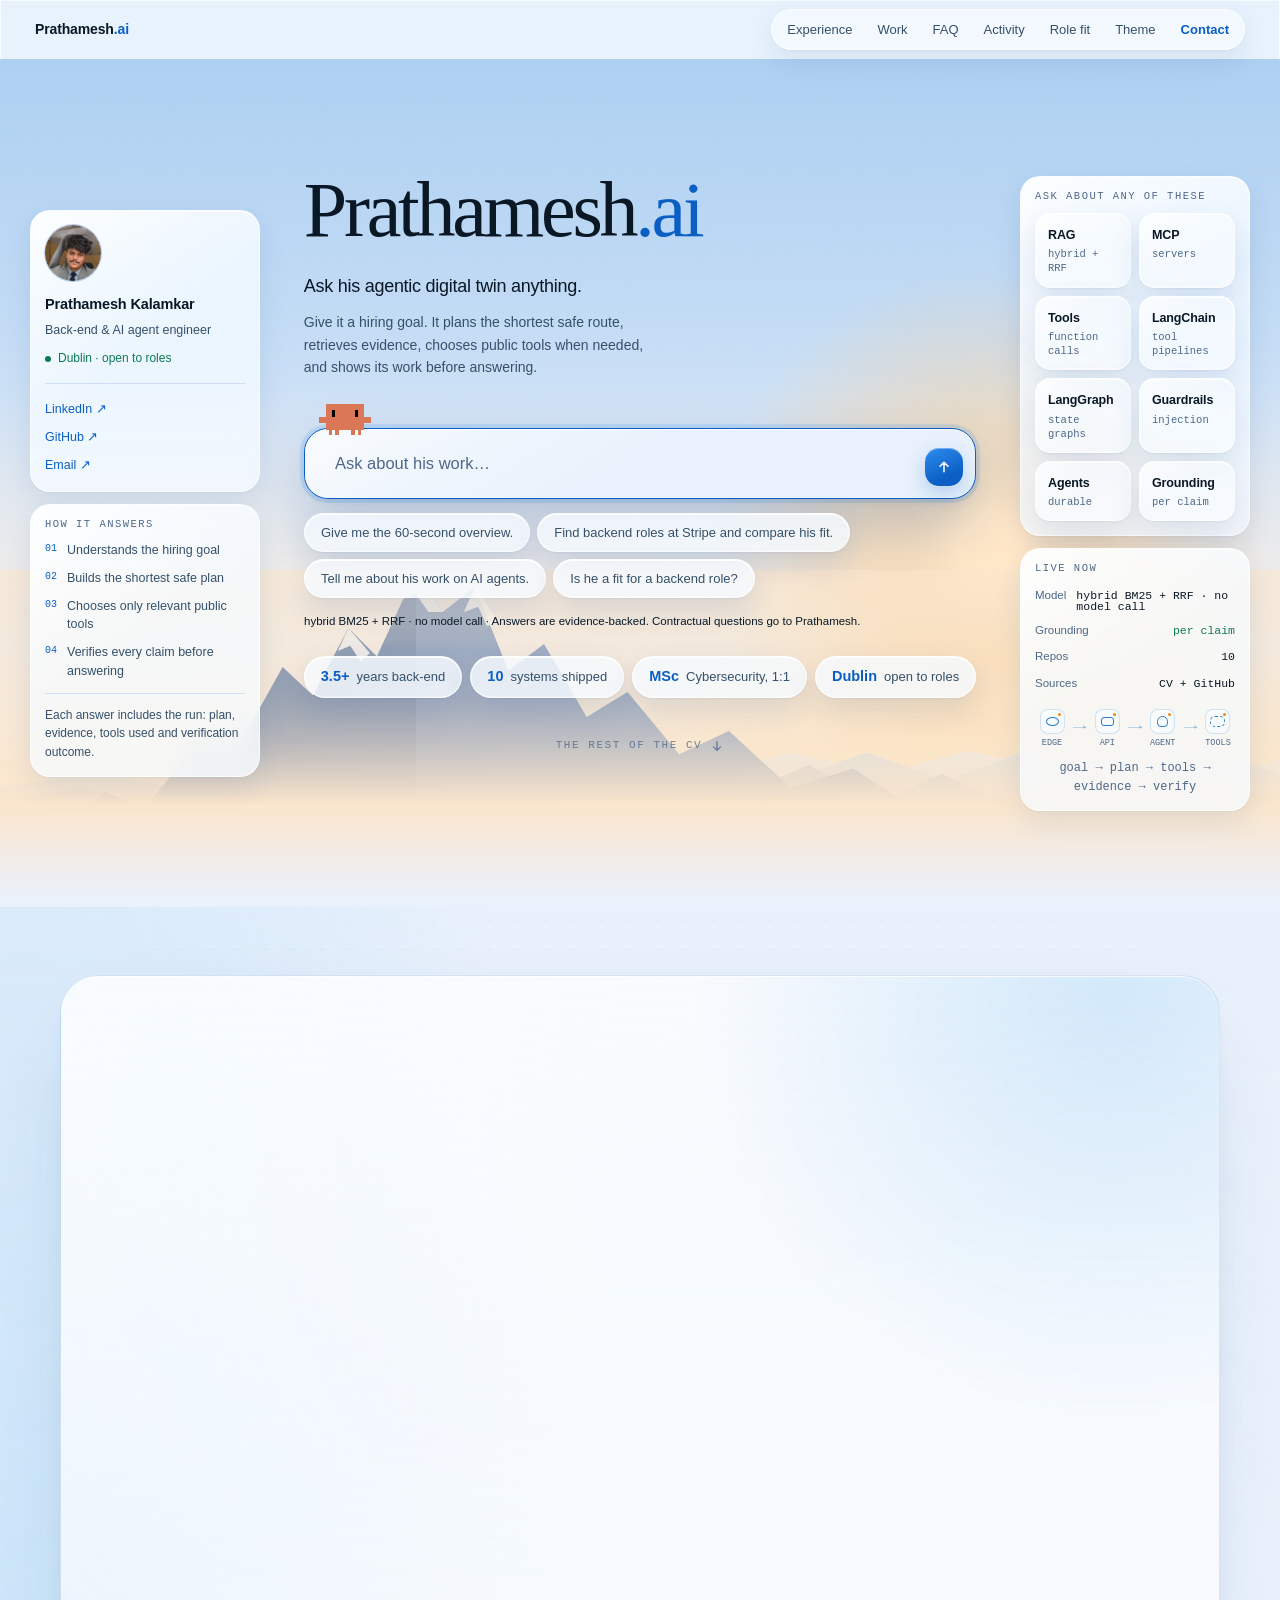
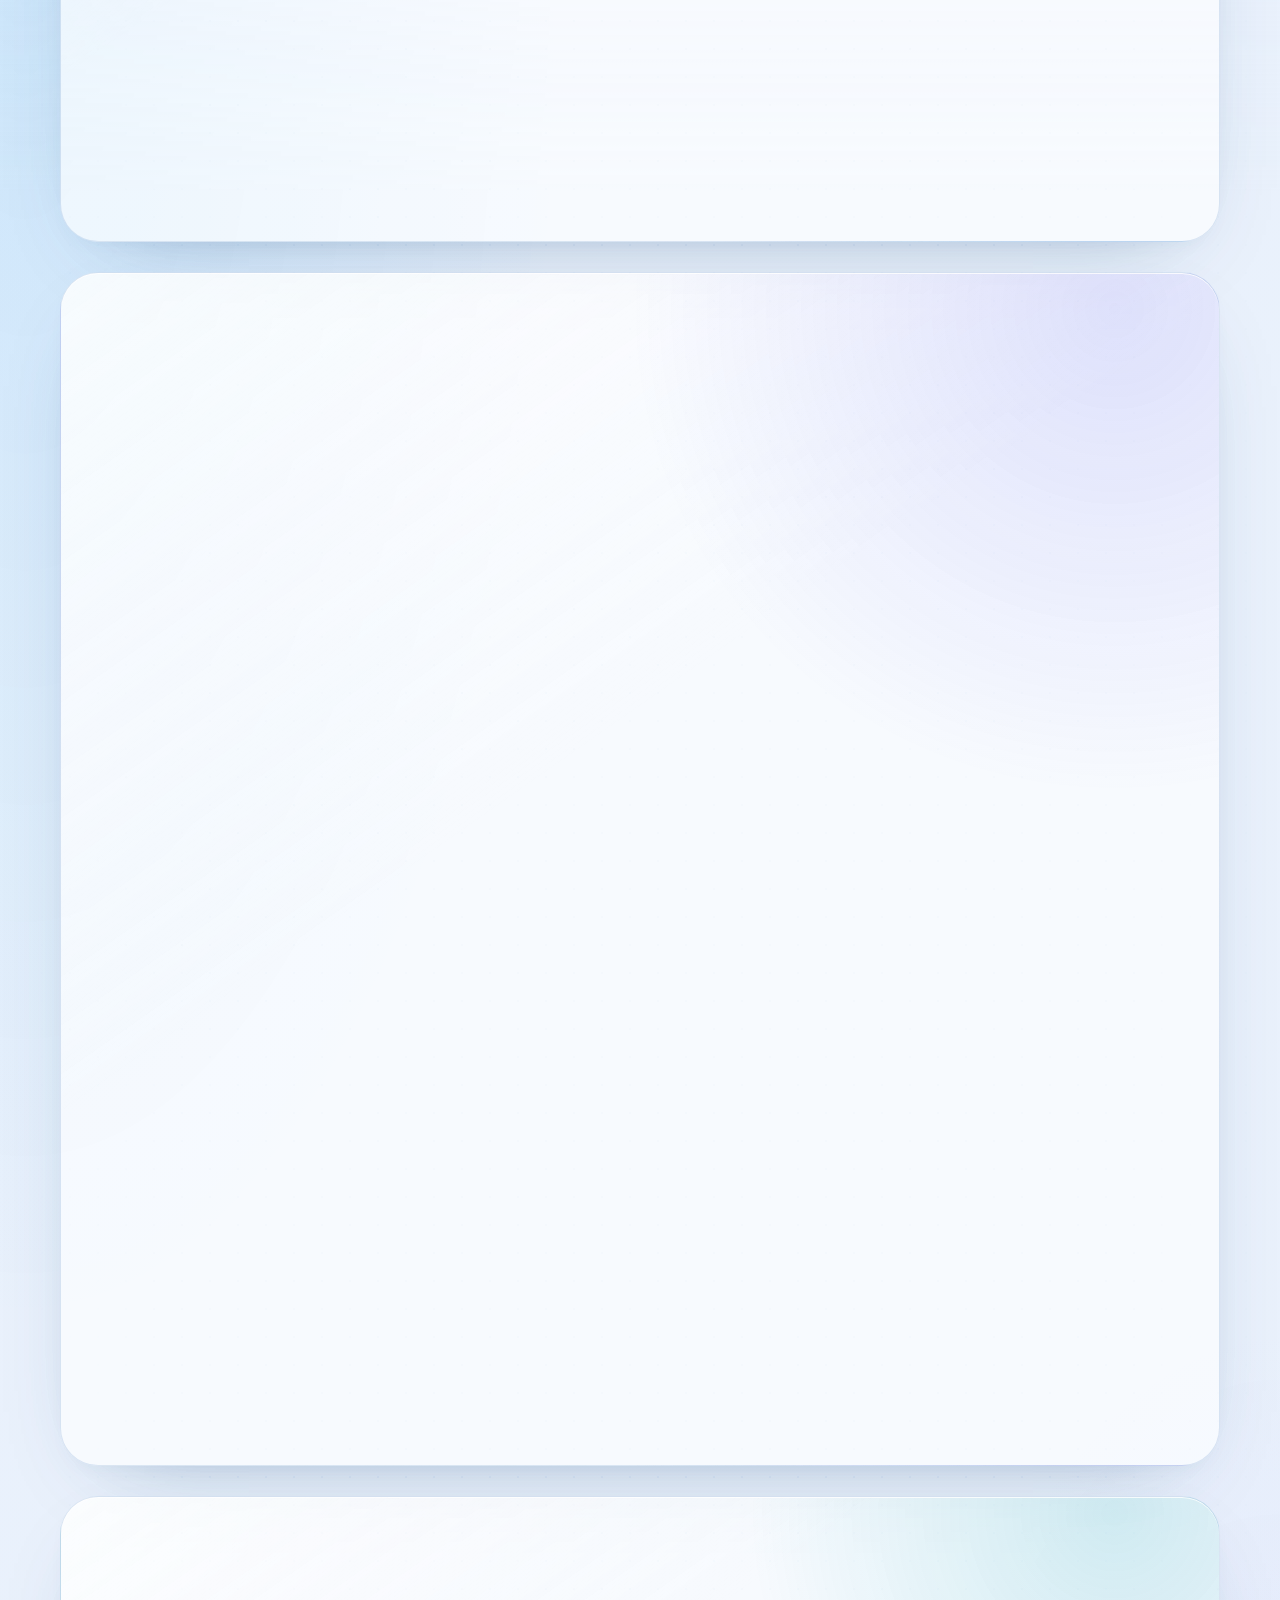
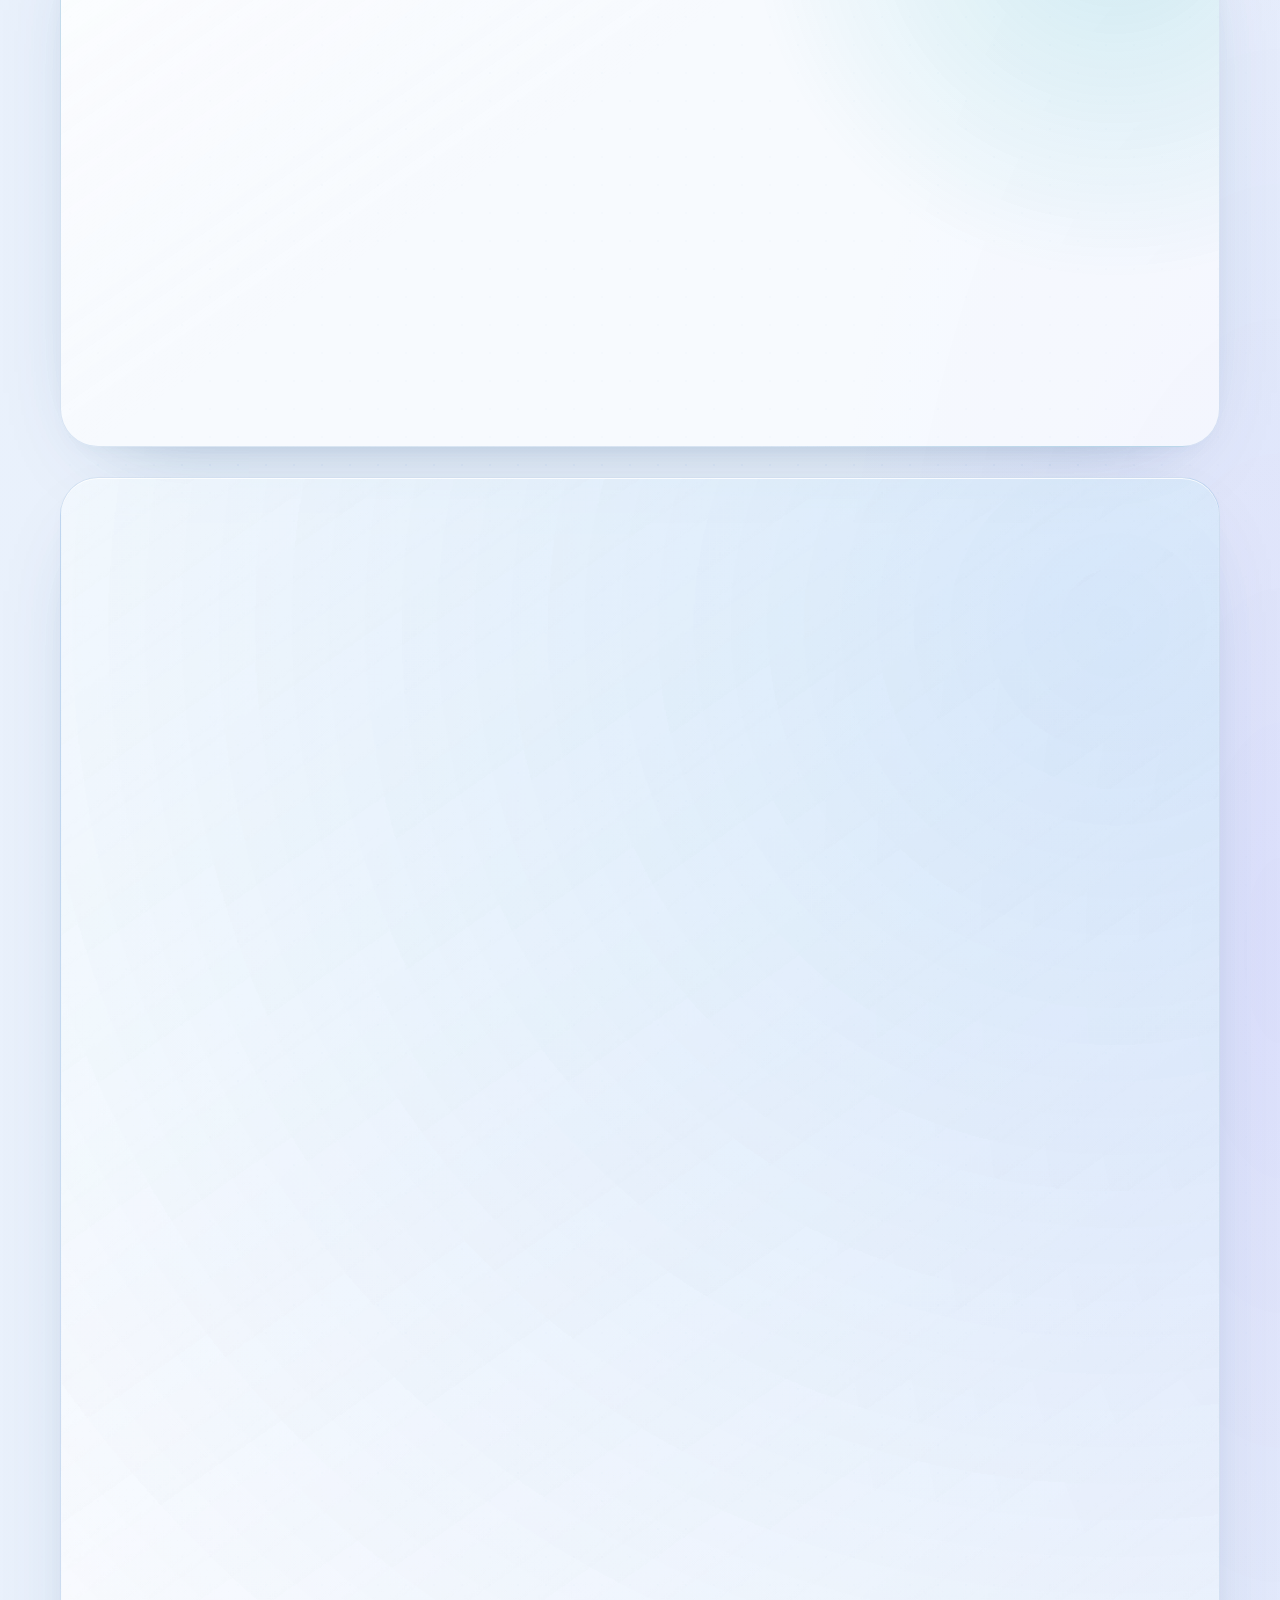
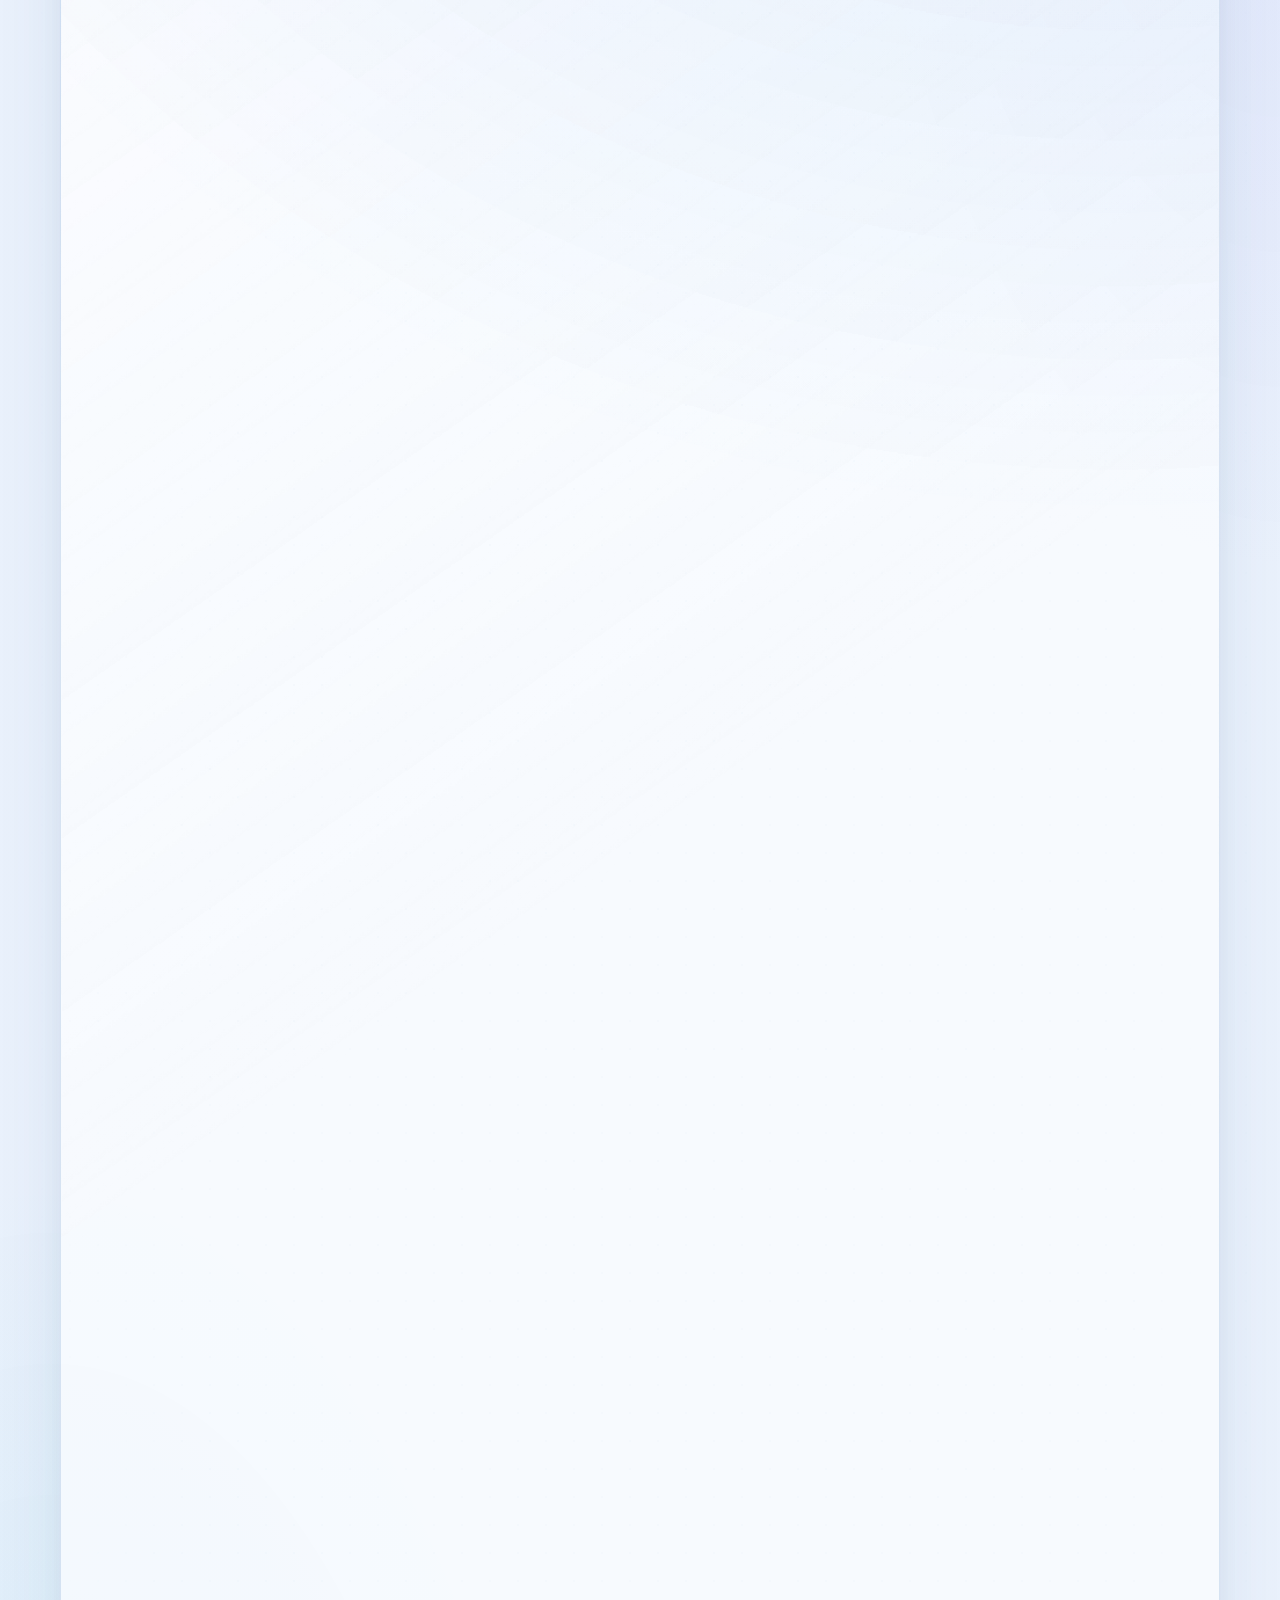
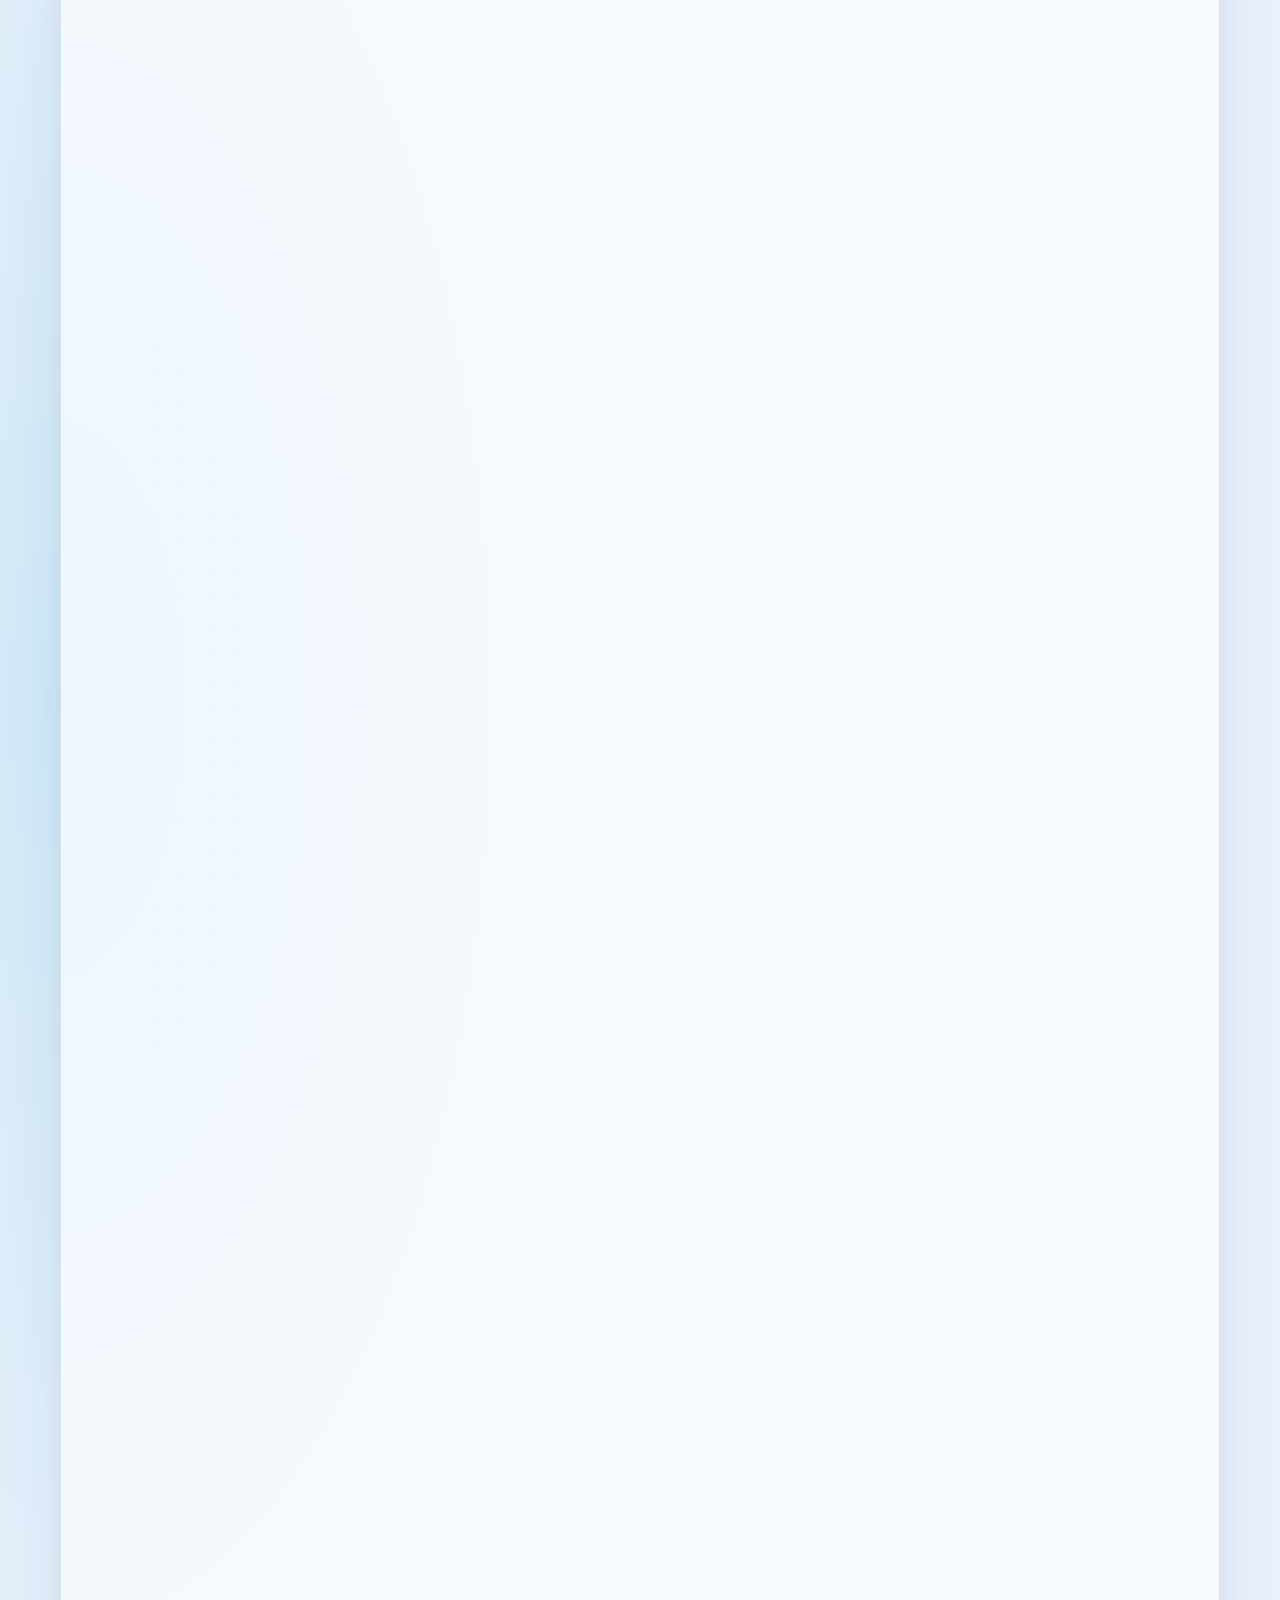
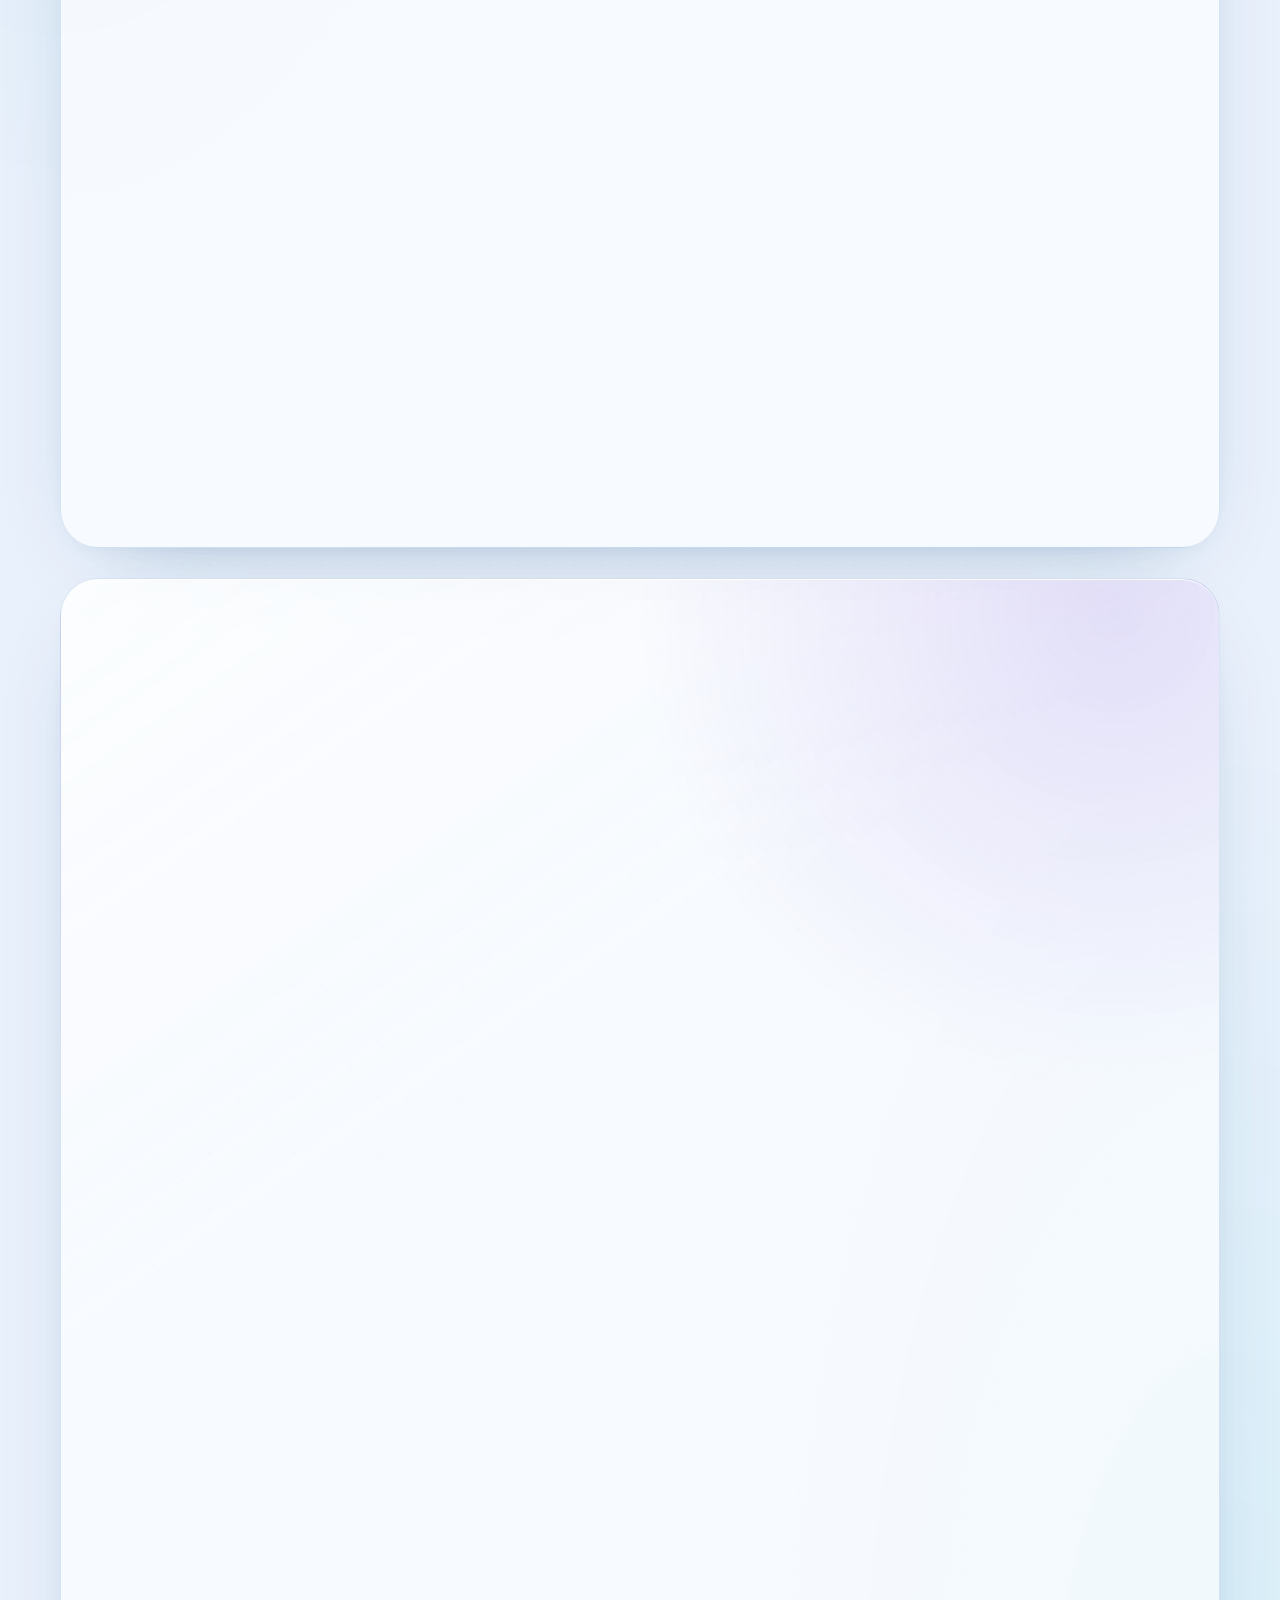
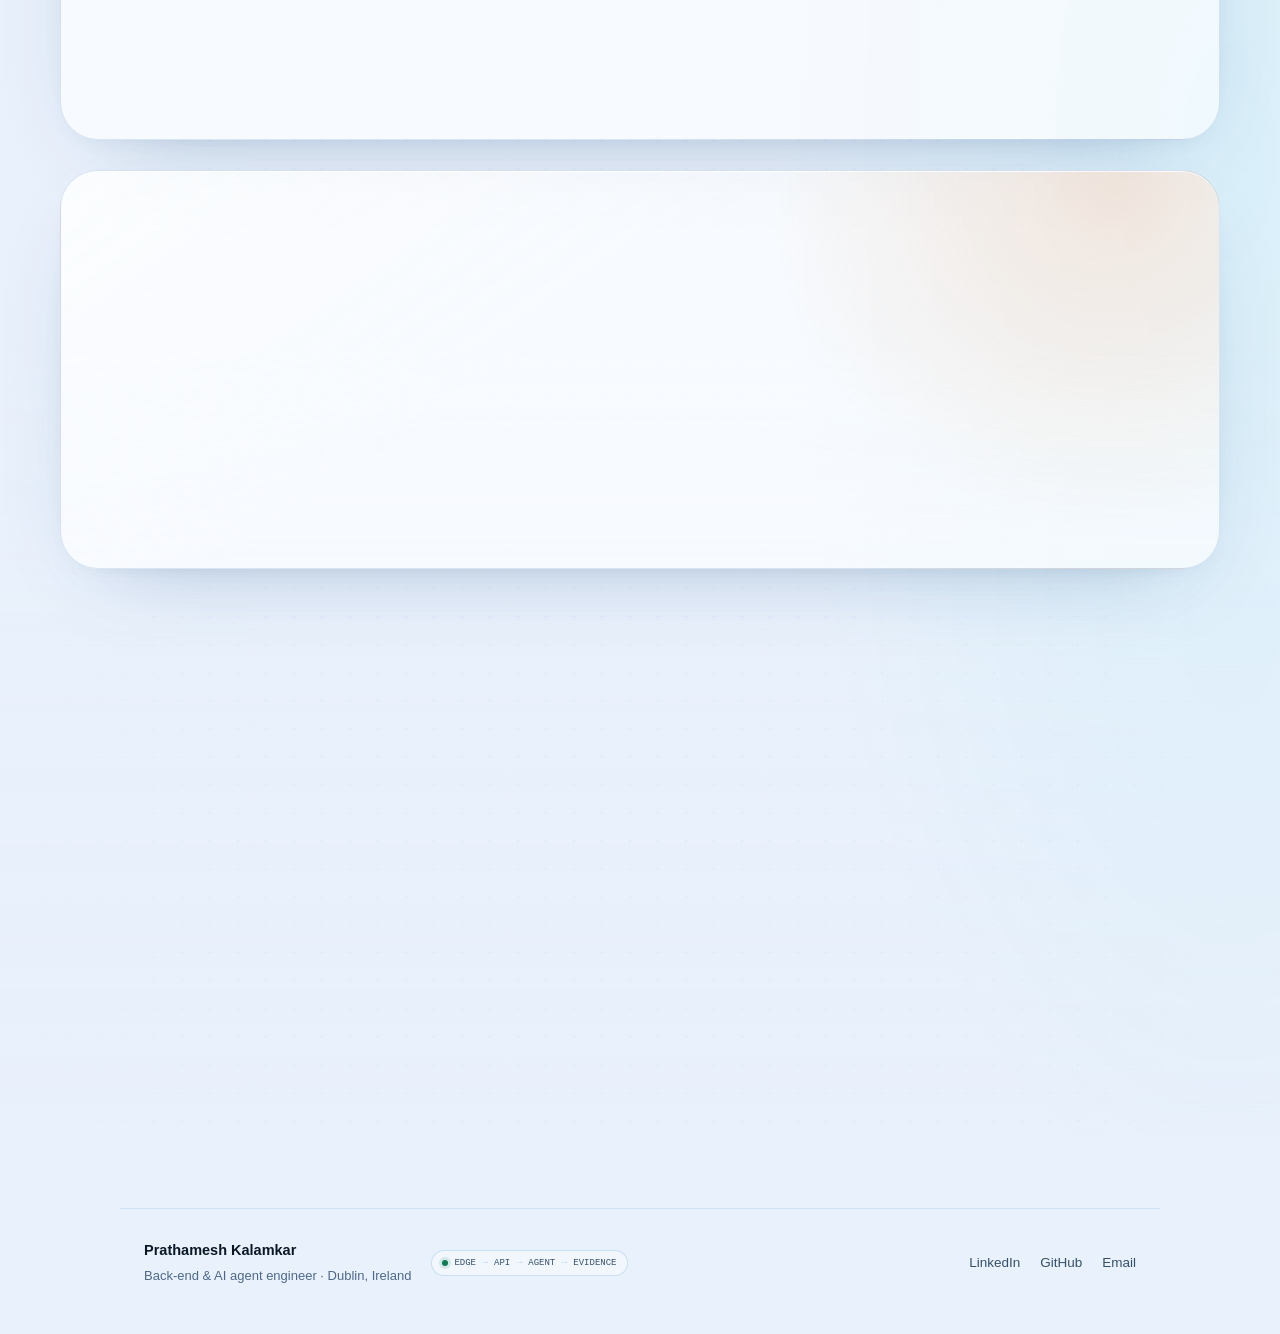
==== index.html @ b55ab238 "Publish 589a54236ee3b462eb02d827726b4ee9212dfe5e" ====
<!doctype html>
<html lang="en" data-theme="light">
  <head>
    <meta charset="utf-8">
    <meta name="viewport" content="width=device-width, initial-scale=1">
    <meta name="description" content="Ask Prathamesh Kalamkar's evidence-grounded agentic digital twin about his back-end and AI agent engineering work. Every answer cites his CV or public code.">
    <title>Prathamesh.ai · Agentic Digital Twin</title>
    <link rel="icon" href="./favicon.svg" type="image/svg+xml">

    <!-- Recruiters paste this link into Slack, LinkedIn and ATS notes. Without a
         card it arrives as a bare URL with no name, face or title. -->
    <link rel="canonical" href="https://prathamesh-git9.github.io/agentic-digital-twin/">
    <meta property="og:type" content="profile">
    <meta property="og:site_name" content="Prathamesh Kalamkar">
    <meta property="og:title" content="Prathamesh.ai · Agentic Digital Twin">
    <meta property="og:description" content="Back-end &amp; AI agent engineer in Dublin. Ask the agentic digital twin about his experience. Every answer cites the CV or the code.">
    <meta property="og:url" content="https://prathamesh-git9.github.io/agentic-digital-twin/">
    <meta property="og:image" content="https://prathamesh-git9.github.io/agentic-digital-twin/prathamesh.jpg">
    <meta name="twitter:card" content="summary">
    <meta name="twitter:title" content="Prathamesh.ai · Agentic Digital Twin">
    <meta name="twitter:description" content="Back-end &amp; AI agent engineer in Dublin. Ask the agentic digital twin. Every answer cites the CV or the code.">
    <meta name="twitter:image" content="https://prathamesh-git9.github.io/agentic-digital-twin/prathamesh.jpg">
    <script type="application/ld+json">
    {
      "@context": "https://schema.org",
      "@type": "Person",
      "name": "Prathamesh Kalamkar",
      "jobTitle": "Back-end & AI Agent Engineer",
      "email": "mailto:prathameh7744yt@gmail.com",
      "url": "https://prathamesh-git9.github.io/agentic-digital-twin/",
      "image": "https://prathamesh-git9.github.io/agentic-digital-twin/prathamesh.jpg",
      "address": { "@type": "PostalAddress", "addressLocality": "Dublin", "addressCountry": "IE" },
      "alumniOf": [
        { "@type": "CollegeOrUniversity", "name": "Dublin Business School" },
        { "@type": "CollegeOrUniversity", "name": "Savitribai Phule Pune University" }
      ],
      "knowsAbout": ["Java", "Spring Boot", "Python", "FastAPI", "LLM agent systems",
        "LangChain", "LangGraph", "Model Context Protocol", "Retrieval-augmented generation",
        "Prompt injection defence"],
      "sameAs": [
        "https://www.linkedin.com/in/prathamesh-kalamkar/",
        "https://github.com/prathamesh-git9"
      ]
    }
    </script>

    <!-- Version stamp: /static is cached immutably when the URL carries ?v=, so
         bumping the stamp is how a changed asset reaches a returning browser. -->
    <link rel="stylesheet" href="./styles.css?v=76">
  </head>
  <body>
    <a class="skip-link" href="#composer-input">Skip to chat</a>
    <div class="progress" id="progress" aria-hidden="true"></div>

    <!-- Two separate things. .scene is fixed and deliberately plain: it is only
         there so the glass panels further down the page have a tinted ground to
         refract. .range is the picture, and it is anchored to the first screen
         so the landscape scrolls away instead of sitting behind the CV. -->
    <div class="scene" aria-hidden="true">
      <div class="sky"></div>
      <div class="grain"></div>
    </div>

    <div class="range" aria-hidden="true">
      <div class="range-sky"></div>
      <div class="dawn"></div>
      <div class="sun"></div>
      <!-- slice, not none: stretching the drawing to the viewport skews every
           facet and the light stops agreeing with the sun. -->
      <svg class="ridges" viewBox="0 0 1440 520" preserveAspectRatio="xMidYMax slice">
        <defs>
          <!-- The sun sits low on the right, so every ridge is lit from the
               right and shadowed to the left. One gradient per range is what
               separates a mountain from a zigzag: a flat fill has no volume,
               and no amount of silhouette detail puts it back. -->
          <linearGradient id="lit1" x1="1" y1="0" x2="0.1" y2="0.75">
            <stop class="s1a" offset="0" /><stop class="s1b" offset="1" />
          </linearGradient>
          <linearGradient id="lit2" x1="1" y1="0" x2="0.15" y2="0.8">
            <stop class="s2a" offset="0" /><stop class="s2b" offset="1" />
          </linearGradient>
          <linearGradient id="lit3" x1="1" y1="0" x2="0.2" y2="0.85">
            <stop class="s3a" offset="0" /><stop class="s3b" offset="1" />
          </linearGradient>
          <linearGradient id="lit4" x1="1" y1="0" x2="0.25" y2="0.9">
            <stop class="s4a" offset="0" /><stop class="s4b" offset="1" />
          </linearGradient>
        </defs>

        <!-- Back to front. Distant ranges sit LOW and small near the horizon;
             the near massif is the tall one. One dominant summit with a twin
             and a shoulder, then an irregular descent -- evenly spaced peaks
             of equal height read as a chart axis, not a skyline. -->
        <g class="ridge r4">
          <path d="M0,392 L110,378 L200,394 L300,368 L395,388 L495,362 L590,384 L690,358 L790,380 L890,354 L990,378 L1090,352 L1195,376 L1300,350 L1400,374 L1440,362 L1440,520 L0,520 Z" />
        </g>
        <g class="ridge r3">
          <path d="M0,410 L90,392 L170,412 L260,380 L340,404 L430,372 L520,398 L615,366 L700,392 L790,358 L880,388 L975,354 L1065,386 L1160,350 L1255,384 L1350,348 L1440,378 L1440,520 L0,520 Z" />
        </g>
        <g class="ridge r2">
          <path d="M0,436 L70,420 L140,444 L220,410 L300,438 L380,398 L452,430 L530,392 L610,424 L700,352 L742,388 L790,346 L840,398 L910,368 L985,410 L1060,378 L1140,416 L1225,384 L1310,420 L1400,392 L1440,410 L1440,520 L0,520 Z" />
          <path class="facet" d="M700,352 L742,388 L718,520 L672,520 Z M790,346 L840,398 L812,520 L764,520 Z" />
        </g>
        <g class="ridge r1">
          <path d="M0,470 L60,452 L118,398 L162,418 L228,336 L262,358 L318,258 L352,290 L392,214 L424,246 L468,150 L498,196 L534,168 L572,262 L612,232 L660,314 L706,286 L764,356 L820,330 L890,394 L960,372 L1040,424 L1120,404 L1210,444 L1300,428 L1390,458 L1440,448 L1440,520 L0,520 Z" />
          <!-- Shadow faces: the left flank of each major peak, falling to the
               base. Drawn as one path so the whole massif shades together. -->
          <path class="facet" d="M468,150 L424,246 L392,214 L352,290 L318,258 L262,358 L228,336 L162,418 L118,398 L60,452 L0,470 L0,520 L468,520 Z" />
          <!-- Snow, only on what stands high enough to hold it. -->
          <path class="snow" d="M468,150 L452,182 L468,176 L482,196 L498,196 Z M534,168 L522,196 L538,190 L548,212 L560,206 Z M392,214 L380,240 L394,234 L406,252 L416,242 Z" />
        </g>
      </svg>
      <div class="haze"></div>
    </div>
    </div>

    <header class="bar">
      <a class="bar-left" href="./">
        <!-- 112px WebP: the page renders this at 26 and 56 CSS pixels, so the
             full-resolution JPEG (ten times the bytes) is kept only for the
             social card, where a 112px image would be too small. -->
        <img class="face" src="./avatar.webp?v=31" alt="" width="26" height="26">
        <span class="name">Prathamesh<em>.ai</em></span>
      </a>
      <nav class="bar-right">
        <a href="#experience">Experience</a>
        <a href="#work">Work</a>
        <a href="#faq">FAQ</a>
        <button class="q" id="bell" type="button">Activity<span class="dot" id="bell-dot" hidden></span></button>
        <button class="q" id="jd-button" type="button">Role fit</button>
        <button class="q" id="theme-button" type="button" aria-label="Theme">Theme</button>
        <button class="q strong" id="contact-button" type="button">Contact</button>
      </nav>
    </header>

    <div class="feed-wrap"><div class="feed" id="feed" hidden>
      <div class="feed-head"><span>Activity</span><button class="linkish" id="feed-close" type="button">Close</button></div>
      <ul id="feed-list"></ul>
    </div></div>

    <main>
      <!--
        Three columns above the fold. The conversation stays the centre of
        attention; the rails carry the context a recruiter would otherwise have
        to scroll for, and give the wide viewport something to hold.
      -->
      <div class="deck">

      <aside class="rail rail-left">
        <section class="panel identity reveal">
          <img class="rail-face" src="./avatar.webp?v=31" alt="Prathamesh Kalamkar" width="56" height="56" fetchpriority="high">
          <strong>Prathamesh Kalamkar</strong>
          <span>Back-end &amp; AI agent engineer</span>
          <span class="avail"><i></i>Dublin · open to roles</span>
          <div class="rail-links">
            <a href="https://www.linkedin.com/in/prathamesh-kalamkar/" target="_blank" rel="noopener noreferrer">LinkedIn ↗</a>
            <a href="https://github.com/prathamesh-git9" target="_blank" rel="noopener noreferrer">GitHub ↗</a>
            <button class="linkish" id="rail-contact" type="button">Email ↗</button>
          </div>
        </section>

        <!-- Balances the rail against the two panels opposite, and says what the
             twin actually does rather than repeating facts shown elsewhere. -->
        <section class="panel note reveal d1">
          <span class="panel-label">How it answers</span>
          <ol class="pipeline">
            <li>Understands the hiring goal</li>
            <li>Builds the shortest safe plan</li>
            <li>Chooses only relevant public tools</li>
            <li>Verifies every claim before answering</li>
          </ol>
          <p>Each answer includes the run: plan, evidence, tools used and verification outcome.</p>
        </section>

      </aside>

      <!-- The input is the focal artefact; everything above it is one line. -->
      <section class="ask-hero">
        <!-- Only the opening copy retires once the conversation starts. It must
             not wrap the thread or the composer, or asking a question removes
             the chat from the page. -->
        <div id="intro">
          <h1 class="reveal">Prathamesh<em>.ai</em></h1>
          <p class="hero-lead reveal d1">Ask his agentic digital twin anything.</p>
          <p class="hero-sub reveal d1">Give it a hiring goal. It plans the shortest safe route, retrieves evidence, chooses public tools when needed, and shows its work before answering.</p>
        </div>

        <div class="thread" id="messages" role="log" aria-live="polite"></div>

        <section class="visitor" id="visitor-card" hidden>
          <img class="visitor-photo" id="visitor-photo" alt="" hidden>
          <span class="visitor-photo initials" id="visitor-initials" aria-hidden="true"></span>
          <div class="visitor-body">
            <strong id="visitor-name-out"></strong>
            <span id="visitor-role"></span>
            <div class="chips" id="visitor-links"></div>
          </div>
          <div class="visitor-actions">
            <button class="btn sm" id="send-email" type="button" hidden>Email</button>
            <button class="btn sm ghost" id="open-linkedin" type="button" hidden>LinkedIn</button>
          </div>
        </section>

        <section class="people" id="people" hidden>
          <h2 id="people-title">Which one is you?</h2>
          <p class="people-sub" id="people-sub"></p>
          <div class="people-grid" id="people-grid"></div>
        </section>

        <div class="dock reveal d2">
          <span class="clawd-float" role="img" aria-label="Clawd, the animated Claude Code mascot">
            <!-- Exact block geometry and four poses from the installed Claude Code
                 mascot, expanded into crisp vector pixels instead of redrawn. -->
            <svg viewBox="0 0 18 5" preserveAspectRatio="none" shape-rendering="crispEdges" aria-hidden="true">
              <g class="clawd-pose clawd-default"><path class="clawd-eye-pixels" d="M5 1h1v1H5zM12 1h1v1h-1z"/><path class="clawd-pixels" d="M3 0h12v1H3zM3 1h2v1H3zM6 1h6v1H6zM13 1h2v1h-2zM1 2h16v1H1zM3 3h12v1H3zM4 4h1v1H4zM6 4h1v1H6zM11 4h1v1h-1zM13 4h1v1h-1z"/></g>
              <g class="clawd-pose clawd-look-right"><path class="clawd-eye-pixels" d="M5 0h1v1H5zM13 0h1v1h-1z"/><path class="clawd-pixels" d="M3 0h2v1H3zM6 0h7v1H6zM14 0h1v1h-1zM3 1h12v1H3zM1 2h16v1H1zM3 3h12v1H3zM4 4h1v1H4zM6 4h1v1H6zM11 4h1v1h-1zM13 4h1v1h-1z"/></g>
              <g class="clawd-pose clawd-look-left"><path class="clawd-eye-pixels" d="M4 0h1v1H4zM12 0h1v1h-1z"/><path class="clawd-pixels" d="M3 0h1v1H3zM5 0h7v1H5zM13 0h2v1h-2zM3 1h12v1H3zM1 2h16v1H1zM3 3h12v1H3zM4 4h1v1H4zM6 4h1v1H6zM11 4h1v1h-1zM13 4h1v1h-1z"/></g>
              <g class="clawd-pose clawd-arms-up"><path class="clawd-eye-pixels" d="M5 1h1v1H5zM12 1h1v1h-1z"/><path class="clawd-pixels" d="M3 0h12v1H3zM1 1h4v1H1zM6 1h6v1H6zM13 1h4v1h-4zM2 2h14v1H2zM3 3h12v1H3zM4 4h1v1H4zM6 4h1v1H6zM11 4h1v1h-1zM13 4h1v1h-1z"/></g>
            </svg>
          </span>
          <form id="composer">
            <label class="sr-only" for="composer-input">Message</label>
            <!-- Short on purpose: the long form wrapped to a second line inside a
                 one-row textarea on a narrow screen and was clipped. The starter
                 chips below already say what can be asked. -->
            <textarea id="composer-input" rows="1" placeholder="Ask about his work…"></textarea>
            <button type="submit" class="send" id="send-button" aria-label="Send">
              <svg viewBox="0 0 20 20" width="16" height="16" aria-hidden="true"><path d="M10 16V4M5 9l5-5 5 5" stroke="currentColor" stroke-width="1.9" fill="none" stroke-linecap="round" stroke-linejoin="round"/></svg>
            </button>
          </form>
          <div class="suggestions" id="starters"></div>
          <p class="dock-note"><span id="model-note"></span> · Answers are evidence-backed. Contractual questions go to Prathamesh.</p>
        </div>

        <!-- Below the composer, not above it: the chat is what the visitor is
             meant to reach first, and these are the numbers that back it up. -->
        <div class="quickfacts reveal d2">
          <span><b>3.5+</b> years back-end</span>
          <span><b>10</b> systems shipped</span>
          <span><b>MSc</b> Cybersecurity, 1:1</span>
          <span><b>Dublin</b> open to roles</span>
        </div>
        <!-- The first screen is the twin and nothing else, so it has to say that
             there is more below it rather than leaving the visitor to guess. -->
        <a class="scroll-cue" href="#experience" aria-label="Skip to experience">
          <span>The rest of the CV</span>
          <svg viewBox="0 0 16 16" width="14" height="14" aria-hidden="true"><path d="M8 3v10M4 9l4 4 4-4" stroke="currentColor" stroke-width="1.6" fill="none" stroke-linecap="round" stroke-linejoin="round"/></svg>
        </a>
      </section>



      <aside class="rail rail-right">
        <section class="panel reveal">
          <span class="panel-label">Ask about any of these</span>
          <!-- Buttons, not decoration. Each one looked clickable and did
               nothing; each now puts its own question to the twin, which is
               eight more ways into the conversation than the page had. -->
          <div class="tiles">
            <button type="button" class="tile" data-ask="How does his retrieval actually work?"><b>RAG</b><i>hybrid + RRF</i></button>
            <button type="button" class="tile" data-ask="What is his experience with MCP?"><b>MCP</b><i>servers</i></button>
            <button type="button" class="tile" data-ask="How does he handle tool orchestration and failures?"><b>Tools</b><i>function calls</i></button>
            <button type="button" class="tile" data-ask="What has he built with LangChain?"><b>LangChain</b><i>tool pipelines</i></button>
            <button type="button" class="tile" data-ask="How does he use LangGraph for durable agent workflows?"><b>LangGraph</b><i>state graphs</i></button>
            <button type="button" class="tile" data-ask="How does he defend against prompt injection?"><b>Guardrails</b><i>injection</i></button>
            <button type="button" class="tile" data-ask="What agent systems has he built, and how do they recover?"><b>Agents</b><i>durable</i></button>
            <button type="button" class="tile" data-ask="How does he keep every claim grounded in a source?"><b>Grounding</b><i>per claim</i></button>
          </div>
        </section>

        <section class="panel reveal d1">
          <span class="panel-label">Live now</span>
          <div class="live-rows">
            <div><span class="k">Model</span><span class="v" id="rail-model">…</span></div>
            <div><span class="k">Grounding</span><span class="v ok">per claim</span></div>
            <div><span class="k">Repos</span><span class="v" id="rail-repos">10</span></div>
            <div><span class="k">Sources</span><span class="v">CV + GitHub</span></div>
          </div>
          <div class="runtime-map" aria-hidden="true">
            <span><i class="runtime-edge"></i><b>Edge</b></span><em></em>
            <span><i class="runtime-api"></i><b>API</b></span><em></em>
            <span><i class="runtime-agent"></i><b>Agent</b></span><em></em>
            <span><i class="runtime-tools"></i><b>Tools</b></span>
          </div>
          <p class="runtime-caption">goal → plan → tools → evidence → verify</p>
        </section>
      </aside>

      </div>

      <div class="bands">
      <section class="band" id="experience" data-system="service history">
        <div class="band-head reveal"><span class="kicker"><i>01</i>Experience</span><span class="system-chip">Service history</span><h2>Three and a half years of shipping back-end systems.</h2><p class="chapter-meta"><span>4 roles</span><span>Production systems</span><span>Dublin</span></p></div>
        <ol class="timeline">
          <li class="reveal">
            <span class="when">Jan 2025 → Present</span>
            <div><h3>Software Engineer, AI &amp; Automation Systems</h3><span class="where">Freelance</span>
            <p>LLM-powered back-end services for agentic workflows: tool orchestration, structured outputs, retries, validation and safety checks. Event-driven workflow engines that assemble context, invoke external tools and return reviewable output.</p></div>
          </li>
          <li class="reveal">
            <span class="when">Oct → Dec 2024</span>
            <div><h3>Software Engineer Intern</h3><span class="where">Physics Wallah</span>
            <p>Backend features in Java and Spring Boot across high-usage product workflows, plus debugging and release readiness.</p></div>
          </li>
          <li class="reveal">
            <span class="when">Jun 2022 → Jul 2024</span>
            <div><h3>Software Engineer</h3><span class="where">matriXploit</span>
            <p>Java, Spring Boot, Python, SQL and REST APIs across shared production systems. Refactored roughly half of a legacy authentication module, and added diagnostics and health checks that cut regressions by about 35%.</p></div>
          </li>
          <li class="reveal">
            <span class="when">Jan → Jun 2022</span>
            <div><h3>Technical Support Engineer</h3><span class="where">matriXploit</span>
            <p>Root-cause analysis through SQL and logs, narrowing production issues to specific flows and escalating with clear findings.</p></div>
          </li>
        </ol>

        <div class="edu reveal">
          <div><span class="kicker">Education</span>
            <p><b>MSc Cybersecurity</b><br>Dublin Business School · first-class honours · 2024 to 2025</p>
            <p><b>BSc Computer Science</b><br>Savitribai Phule Pune University · first class · 2021 to 2024</p>
          </div>
        </div>
      </section>

      <section class="band" id="skills" data-system="capability registry">
        <div class="band-head reveal"><span class="kicker"><i>02</i>Capabilities</span><span class="system-chip">Capability registry</span><h2>What he reaches for, and how deep it goes.</h2><p class="chapter-meta"><span>6 domains</span><span>Production first</span><span>No overclaiming</span></p></div>
        <div class="skillgrid">
          <article class="skillcard reveal">
            <h3>Languages</h3>
            <ul><li>Java</li><li>Python</li><li>SQL</li><li>Bash</li><li>JavaScript</li><li class="soft">Node.js</li><li class="soft">GraphQL</li><li class="soft">Ruby</li><li class="soft">C++</li></ul>
          </article>
          <article class="skillcard reveal">
            <h3>Back-end</h3>
            <ul><li>Spring Boot</li><li>REST APIs</li><li>Microservices</li><li>Data modelling</li><li>Auth flows</li><li>Service contracts</li><li>Structured logging</li><li class="soft">JVM internals</li></ul>
          </article>
          <article class="skillcard reveal">
            <h3>AI &amp; agents</h3>
            <ul><li>LLM integrations</li><li>OpenAI APIs</li><li>Claude</li><li>LangChain</li><li>LangGraph</li><li>Agentic workflows</li><li>Function calling</li><li>Tool orchestration</li><li>Retries &amp; guardrails</li><li>Prompt contracts</li><li class="soft">MCP</li></ul>
          </article>
          <article class="skillcard reveal">
            <h3>Events &amp; data</h3>
            <ul><li>Event-driven pipelines</li><li>Context assembly</li><li class="soft">Kafka</li><li class="soft">SQS</li><li class="soft">RAG</li><li class="soft">Embeddings</li><li class="soft">Vector stores</li><li class="soft">Caching &amp; rate limiting</li></ul>
          </article>
          <article class="skillcard reveal">
            <h3>Observability</h3>
            <ul><li>Logs, metrics, traces</li><li>Run metadata</li><li>Dashboards</li><li>Debugging</li><li class="soft">OpenTelemetry</li><li class="soft">Datadog</li></ul>
          </article>
          <article class="skillcard reveal">
            <h3>Security &amp; ops</h3>
            <ul><li>Input validation</li><li>Prompt-injection defence</li><li>Secret management</li><li>Least-privilege design</li><li>Integration testing</li><li>CI/CD</li><li>Docker</li></ul>
          </article>
        </div>
        <div class="stack-strip reveal">
          <div class="stack-group">
            <span class="stack-label">Production experience</span>
            <div class="stack-row">
    <span class="stack-chip"><svg viewBox="0 0 24 24" width="17" height="17" aria-hidden="true"><path d="M11.915 0 11.7.215C9.515 2.4 7.47 6.39 6.046 10.483c-1.064 1.024-3.633 2.81-3.711 3.551-.093.87 1.746 2.611 1.55 3.235-.198.625-1.304 1.408-1.014 1.939.1.188.823.011 1.277-.491a13.389 13.389 0 0 0-.017 2.14c.076.906.27 1.668.643 2.232.372.563.956.911 1.667.911.397 0 .727-.114 1.024-.264.298-.149.571-.33.91-.5.68-.34 1.634-.666 3.53-.604 1.903.062 2.872.39 3.559.704.687.314 1.15.664 1.925.664.767 0 1.395-.336 1.807-.9.412-.563.631-1.33.72-2.24.06-.623.055-1.32 0-2.066.454.45 1.117.604 1.213.424.29-.53-.816-1.314-1.013-1.937-.198-.624 1.642-2.366 1.549-3.236-.08-.748-2.707-2.568-3.748-3.586C16.428 6.374 14.308 2.394 12.13.215zm.175 6.038a2.95 2.95 0 0 1 2.943 2.942 2.95 2.95 0 0 1-2.943 2.943A2.95 2.95 0 0 1 9.148 8.98a2.95 2.95 0 0 1 2.942-2.942zM8.685 7.983a3.515 3.515 0 0 0-.145.997c0 1.951 1.6 3.55 3.55 3.55 1.95 0 3.55-1.598 3.55-3.55 0-.329-.046-.648-.132-.951.334.095.64.208.915.336a42.699 42.699 0 0 1 2.042 5.829c.678 2.545 1.01 4.92.846 6.607-.082.844-.29 1.51-.606 1.94-.315.431-.713.651-1.315.651-.593 0-.932-.27-1.673-.61-.741-.338-1.825-.694-3.792-.758-1.974-.064-3.073.293-3.821.669-.375.188-.659.373-.911.5s-.466.2-.752.2c-.53 0-.876-.209-1.16-.64-.285-.43-.474-1.101-.545-1.948-.141-1.693.176-4.069.823-6.614a43.155 43.155 0 0 1 1.934-5.783c.348-.167.749-.31 1.192-.425zm-3.382 4.362a.216.216 0 0 1 .13.031c-.166.56-.323 1.116-.463 1.665a33.849 33.849 0 0 0-.547 2.555 3.9 3.9 0 0 0-.2-.39c-.58-1.012-.914-1.642-1.16-2.08.315-.24 1.679-1.755 2.24-1.781zm13.394.01c.562.027 1.926 1.543 2.24 1.783-.246.438-.58 1.068-1.16 2.08a4.428 4.428 0 0 0-.163.309 32.354 32.354 0 0 0-.562-2.49 40.579 40.579 0 0 0-.482-1.652.216.216 0 0 1 .127-.03z"/></svg>Java</span>
    <span class="stack-chip"><svg viewBox="0 0 24 24" width="17" height="17" aria-hidden="true"><path d="m23.693 10.7058-4.73-8.1844c-.4094-.7106-1.4166-1.2942-2.2402-1.2942H7.2725c-.819 0-1.8308.5836-2.2402 1.2942L.307 10.7058c-.4095.7106-.4095 1.873 0 2.5837l4.7252 8.189c.4094.7107 1.4166 1.2943 2.2402 1.2943h9.455c.819 0 1.826-.5836 2.2402-1.2942l4.7252-8.189c.4095-.7107.4095-1.8732 0-2.5838zM10.9763 5.7547c0-.5365.4377-.9742.9742-.9742s.9742.4377.9742.9742v5.8217c0 .5366-.4377.9742-.9742.9742s-.9742-.4376-.9742-.9742zm.9742 12.4294c-3.6427 0-6.6077-2.965-6.6077-6.6077.0047-2.0896.993-4.0521 2.6685-5.304a.8657.8657 0 0 1 1.2142.1788.8657.8657 0 0 1-.1788 1.2143c-2.1602 1.6048-2.612 4.6592-1.0072 6.8194 1.6049 2.1603 4.6593 2.612 6.8195 1.0072 1.2378-.9177 1.9673-2.372 1.9673-3.9157a4.8972 4.8972 0 0 0-1.9861-3.925c-.386-.2824-.466-.8284-.1836-1.2143.2824-.386.8283-.466 1.2143-.1835 1.6895 1.2471 2.6826 3.2238 2.6873 5.3228 0 3.6474-2.965 6.6077-6.6077 6.6077z"/></svg>Spring Boot</span>
    <span class="stack-chip"><svg viewBox="0 0 24 24" width="17" height="17" aria-hidden="true"><path d="M14.25.18l.9.2.73.26.59.3.45.32.34.34.25.34.16.33.1.3.04.26.02.2-.01.13V8.5l-.05.63-.13.55-.21.46-.26.38-.3.31-.33.25-.35.19-.35.14-.33.1-.3.07-.26.04-.21.02H8.77l-.69.05-.59.14-.5.22-.41.27-.33.32-.27.35-.2.36-.15.37-.1.35-.07.32-.04.27-.02.21v3.06H3.17l-.21-.03-.28-.07-.32-.12-.35-.18-.36-.26-.36-.36-.35-.46-.32-.59-.28-.73-.21-.88-.14-1.05-.05-1.23.06-1.22.16-1.04.24-.87.32-.71.36-.57.4-.44.42-.33.42-.24.4-.16.36-.1.32-.05.24-.01h.16l.06.01h8.16v-.83H6.18l-.01-2.75-.02-.37.05-.34.11-.31.17-.28.25-.26.31-.23.38-.2.44-.18.51-.15.58-.12.64-.1.71-.06.77-.04.84-.02 1.27.05zm-6.3 1.98l-.23.33-.08.41.08.41.23.34.33.22.41.09.41-.09.33-.22.23-.34.08-.41-.08-.41-.23-.33-.33-.22-.41-.09-.41.09zm13.09 3.95l.28.06.32.12.35.18.36.27.36.35.35.47.32.59.28.73.21.88.14 1.04.05 1.23-.06 1.23-.16 1.04-.24.86-.32.71-.36.57-.4.45-.42.33-.42.24-.4.16-.36.09-.32.05-.24.02-.16-.01h-8.22v.82h5.84l.01 2.76.02.36-.05.34-.11.31-.17.29-.25.25-.31.24-.38.2-.44.17-.51.15-.58.13-.64.09-.71.07-.77.04-.84.01-1.27-.04-1.07-.14-.9-.2-.73-.25-.59-.3-.45-.33-.34-.34-.25-.34-.16-.33-.1-.3-.04-.25-.02-.2.01-.13v-5.34l.05-.64.13-.54.21-.46.26-.38.3-.32.33-.24.35-.2.35-.14.33-.1.3-.06.26-.04.21-.02.13-.01h5.84l.69-.05.59-.14.5-.21.41-.28.33-.32.27-.35.2-.36.15-.36.1-.35.07-.32.04-.28.02-.21V6.07h2.09l.14.01zm-6.47 14.25l-.23.33-.08.41.08.41.23.33.33.23.41.08.41-.08.33-.23.23-.33.08-.41-.08-.41-.23-.33-.33-.23-.41-.08-.41.08z"/></svg>Python</span>
    <span class="stack-chip"><svg viewBox="0 0 24 24" width="17" height="17" aria-hidden="true"><path d="M12 .0387C5.3729.0384.0003 5.3931 0 11.9988c-.001 6.6066 5.372 11.9628 12 11.9625 6.628.0003 12.001-5.3559 12-11.9625-.0003-6.6057-5.3729-11.9604-12-11.96m-.829 5.4153h7.55l-7.5805 5.3284h5.1828L5.279 18.5436q2.9466-6.5444 5.892-13.0896"/></svg>FastAPI</span>
    <span class="stack-chip"><svg viewBox="0 0 24 24" width="17" height="17" aria-hidden="true"><path d="M21.678.521c-1.032-.92-2.28-.55-3.513.544a8.71 8.71 0 0 0-.547.535c-2.109 2.237-4.066 6.38-4.674 9.544.237.48.422 1.093.544 1.561a13.044 13.044 0 0 1 .164.703s-.019-.071-.096-.296l-.05-.146a1.689 1.689 0 0 0-.033-.08c-.138-.32-.518-.995-.686-1.289-.143.423-.27.818-.376 1.176.484.884.778 2.4.778 2.4s-.025-.099-.147-.442c-.107-.303-.644-1.244-.772-1.464-.217.804-.304 1.346-.226 1.478.152.256.296.698.422 1.186.286 1.1.485 2.44.485 2.44l.017.224a22.41 22.41 0 0 0 .056 2.748c.095 1.146.273 2.13.5 2.657l.155-.084c-.334-1.038-.47-2.399-.41-3.967.09-2.398.642-5.29 1.661-8.304 1.723-4.55 4.113-8.201 6.3-9.945-1.993 1.8-4.692 7.63-5.5 9.788-.904 2.416-1.545 4.684-1.931 6.857.666-2.037 2.821-2.912 2.821-2.912s1.057-1.304 2.292-3.166c-.74.169-1.955.458-2.362.629-.6.251-.762.337-.762.337s1.945-1.184 3.613-1.72C21.695 7.9 24.195 2.767 21.678.521m-18.573.543A1.842 1.842 0 0 0 1.27 2.9v16.608a1.84 1.84 0 0 0 1.835 1.834h9.418a22.953 22.953 0 0 1-.052-2.707c-.006-.062-.011-.141-.016-.2a27.01 27.01 0 0 0-.473-2.378c-.121-.47-.275-.898-.369-1.057-.116-.197-.098-.31-.097-.432 0-.12.015-.245.037-.386a9.98 9.98 0 0 1 .234-1.045l.217-.028c-.017-.035-.014-.065-.031-.097l-.041-.381a32.8 32.8 0 0 1 .382-1.194l.2-.019c-.008-.016-.01-.038-.018-.053l-.043-.316c.63-3.28 2.587-7.443 4.8-9.791.066-.069.133-.128.198-.194Z"/></svg>SQL</span>
    <span class="stack-chip"><svg viewBox="0 0 24 24" width="17" height="17" aria-hidden="true"><path d="M13.983 11.078h2.119a.186.186 0 00.186-.185V9.006a.186.186 0 00-.186-.186h-2.119a.185.185 0 00-.185.185v1.888c0 .102.083.185.185.185m-2.954-5.43h2.118a.186.186 0 00.186-.186V3.574a.186.186 0 00-.186-.185h-2.118a.185.185 0 00-.185.185v1.888c0 .102.082.185.185.185m0 2.716h2.118a.187.187 0 00.186-.186V6.29a.186.186 0 00-.186-.185h-2.118a.185.185 0 00-.185.185v1.887c0 .102.082.185.185.186m-2.93 0h2.12a.186.186 0 00.184-.186V6.29a.185.185 0 00-.185-.185H8.1a.185.185 0 00-.185.185v1.887c0 .102.083.185.185.186m-2.964 0h2.119a.186.186 0 00.185-.186V6.29a.185.185 0 00-.185-.185H5.136a.186.186 0 00-.186.185v1.887c0 .102.084.185.186.186m5.893 2.715h2.118a.186.186 0 00.186-.185V9.006a.186.186 0 00-.186-.186h-2.118a.185.185 0 00-.185.185v1.888c0 .102.082.185.185.185m-2.93 0h2.12a.185.185 0 00.184-.185V9.006a.185.185 0 00-.184-.186h-2.12a.185.185 0 00-.184.185v1.888c0 .102.083.185.185.185m-2.964 0h2.119a.185.185 0 00.185-.185V9.006a.185.185 0 00-.184-.186h-2.12a.186.186 0 00-.186.186v1.887c0 .102.084.185.186.185m-2.92 0h2.12a.185.185 0 00.184-.185V9.006a.185.185 0 00-.184-.186h-2.12a.185.185 0 00-.184.185v1.888c0 .102.082.185.185.185M23.763 9.89c-.065-.051-.672-.51-1.954-.51-.338.001-.676.03-1.01.087-.248-1.7-1.653-2.53-1.716-2.566l-.344-.199-.226.327c-.284.438-.49.922-.612 1.43-.23.97-.09 1.882.403 2.661-.595.332-1.55.413-1.744.42H.751a.751.751 0 00-.75.748 11.376 11.376 0 00.692 4.062c.545 1.428 1.355 2.48 2.41 3.124 1.18.723 3.1 1.137 5.275 1.137.983.003 1.963-.086 2.93-.266a12.248 12.248 0 003.823-1.389c.98-.567 1.86-1.288 2.61-2.136 1.252-1.418 1.998-2.997 2.553-4.4h.221c1.372 0 2.215-.549 2.68-1.009.309-.293.55-.65.707-1.046l.098-.288Z"/></svg>Docker</span>
    <span class="stack-chip"><svg viewBox="0 0 24 24" width="17" height="17" aria-hidden="true"><path d="M13.09 23.549a1.54 1.54 0 0 1-2.18 0L.451 13.089a1.54 1.54 0 0 1 0-2.179l7.191-7.19 2.733 2.733a1.85 1.85 0 0 0 .964 2.326v6.66a1.849 1.849 0 1 0 1.54 0V8.957l2.508 2.508a1.85 1.85 0 1 0 1.09-1.09l-2.634-2.634a1.85 1.85 0 0 0-2.378-2.377L8.73 2.63 10.91.451a1.54 1.54 0 0 1 2.179 0l10.459 10.46a1.54 1.54 0 0 1 0 2.179z"/></svg>Git</span>
    <span class="stack-chip"><svg viewBox="0 0 24 24" width="17" height="17" aria-hidden="true"><path d="M12 .297c-6.63 0-12 5.373-12 12 0 5.303 3.438 9.8 8.205 11.385.6.113.82-.258.82-.577 0-.285-.01-1.04-.015-2.04-3.338.724-4.042-1.61-4.042-1.61C4.422 18.07 3.633 17.7 3.633 17.7c-1.087-.744.084-.729.084-.729 1.205.084 1.838 1.236 1.838 1.236 1.07 1.835 2.809 1.305 3.495.998.108-.776.417-1.305.76-1.605-2.665-.3-5.466-1.332-5.466-5.93 0-1.31.465-2.38 1.235-3.22-.135-.303-.54-1.523.105-3.176 0 0 1.005-.322 3.3 1.23.96-.267 1.98-.399 3-.405 1.02.006 2.04.138 3 .405 2.28-1.552 3.285-1.23 3.285-1.23.645 1.653.24 2.873.12 3.176.765.84 1.23 1.91 1.23 3.22 0 4.61-2.805 5.625-5.475 5.92.42.36.81 1.096.81 2.22 0 1.606-.015 2.896-.015 3.286 0 .315.21.69.825.57C20.565 22.092 24 17.592 24 12.297c0-6.627-5.373-12-12-12"/></svg>GitHub</span>
    <span class="stack-chip"><svg viewBox="0 0 24 24" width="17" height="17" aria-hidden="true"><path d="M0 0h24v24H0V0zm22.034 18.276c-.175-1.095-.888-2.015-3.003-2.873-.736-.345-1.554-.585-1.797-1.14-.091-.33-.105-.51-.046-.705.15-.646.915-.84 1.515-.66.39.12.75.42.976.9 1.034-.676 1.034-.676 1.755-1.125-.27-.42-.404-.601-.586-.78-.63-.705-1.469-1.065-2.834-1.034l-.705.089c-.676.165-1.32.525-1.71 1.005-1.14 1.291-.811 3.541.569 4.471 1.365 1.02 3.361 1.244 3.616 2.205.24 1.17-.87 1.545-1.966 1.41-.811-.18-1.26-.586-1.755-1.336l-1.83 1.051c.21.48.45.689.81 1.109 1.74 1.756 6.09 1.666 6.871-1.004.029-.09.24-.705.074-1.65l.046.067zm-8.983-7.245h-2.248c0 1.938-.009 3.864-.009 5.805 0 1.232.063 2.363-.138 2.711-.33.689-1.18.601-1.566.48-.396-.196-.597-.466-.83-.855-.063-.105-.11-.196-.127-.196l-1.825 1.125c.305.63.75 1.172 1.324 1.517.855.51 2.004.675 3.207.405.783-.226 1.458-.691 1.811-1.411.51-.93.402-2.07.397-3.346.012-2.054 0-4.109 0-6.179l.004-.056z"/></svg>JavaScript</span>
    <span class="stack-chip"><svg viewBox="0 0 24 24" width="17" height="17" aria-hidden="true"><path d="M21.038,4.9l-7.577-4.498C13.009,0.134,12.505,0,12,0c-0.505,0-1.009,0.134-1.462,0.403L2.961,4.9 C2.057,5.437,1.5,6.429,1.5,7.503v8.995c0,1.073,0.557,2.066,1.462,2.603l7.577,4.497C10.991,23.866,11.495,24,12,24 c0.505,0,1.009-0.134,1.461-0.402l7.577-4.497c0.904-0.537,1.462-1.529,1.462-2.603V7.503C22.5,6.429,21.943,5.437,21.038,4.9z M15.17,18.946l0.013,0.646c0.001,0.078-0.05,0.167-0.111,0.198l-0.383,0.22c-0.061,0.031-0.111-0.007-0.112-0.085L14.57,19.29 c-0.328,0.136-0.66,0.169-0.872,0.084c-0.04-0.016-0.057-0.075-0.041-0.142l0.139-0.584c0.011-0.046,0.036-0.092,0.069-0.121 c0.012-0.011,0.024-0.02,0.036-0.026c0.022-0.011,0.043-0.014,0.062-0.006c0.229,0.077,0.521,0.041,0.802-0.101 c0.357-0.181,0.596-0.545,0.592-0.907c-0.003-0.328-0.181-0.465-0.613-0.468c-0.55,0.001-1.064-0.107-1.072-0.917 c-0.007-0.667,0.34-1.361,0.889-1.8l-0.007-0.652c-0.001-0.08,0.048-0.168,0.111-0.2l0.37-0.236 c0.061-0.031,0.111,0.007,0.112,0.087l0.006,0.653c0.273-0.109,0.511-0.138,0.726-0.088c0.047,0.012,0.067,0.076,0.048,0.151 l-0.144,0.578c-0.011,0.044-0.036,0.088-0.065,0.116c-0.012,0.012-0.025,0.021-0.038,0.028c-0.019,0.01-0.038,0.013-0.057,0.009 c-0.098-0.022-0.332-0.073-0.699,0.113c-0.385,0.195-0.52,0.53-0.517,0.778c0.003,0.297,0.155,0.387,0.681,0.396 c0.7,0.012,1.003,0.318,1.01,1.023C16.105,17.747,15.736,18.491,15.17,18.946z M19.143,17.859c0,0.06-0.008,0.116-0.058,0.145 l-1.916,1.164c-0.05,0.029-0.09,0.004-0.09-0.056v-0.494c0-0.06,0.037-0.093,0.087-0.122l1.887-1.129 c0.05-0.029,0.09-0.004,0.09,0.056V17.859z M20.459,6.797l-7.168,4.427c-0.894,0.523-1.553,1.109-1.553,2.187v8.833 c0,0.645,0.26,1.063,0.66,1.184c-0.131,0.023-0.264,0.039-0.398,0.039c-0.42,0-0.833-0.114-1.197-0.33L3.226,18.64 c-0.741-0.44-1.201-1.261-1.201-2.142V7.503c0-0.881,0.46-1.702,1.201-2.142l7.577-4.498c0.363-0.216,0.777-0.33,1.197-0.33 c0.419,0,0.833,0.114,1.197,0.33l7.577,4.498c0.624,0.371,1.046,1.013,1.164,1.732C21.686,6.557,21.12,6.411,20.459,6.797z"/></svg>Bash</span>
    <span class="stack-chip"><svg viewBox="0 0 24 24" width="17" height="17" aria-hidden="true"><path d="M17.3041 3.541h-3.6718l6.696 16.918H24Zm-10.6082 0L0 20.459h3.7442l1.3693-3.5527h7.0052l1.3693 3.5528h3.7442L10.5363 3.5409Zm-.3712 10.2232 2.2914-5.9456 2.2914 5.9456Z"/></svg>Claude</span>
    <span class="stack-chip stack-mono">LangChain</span>
    <span class="stack-chip stack-mono">LangGraph</span>
            </div>
          </div>
          <div class="stack-group">
            <span class="stack-label">Familiarity, stated as such</span>
            <div class="stack-row">
    <span class="stack-chip soft"><svg viewBox="0 0 24 24" width="17" height="17" aria-hidden="true"><path d="M11.998,24c-0.321,0-0.641-0.084-0.922-0.247l-2.936-1.737c-0.438-0.245-0.224-0.332-0.08-0.383 c0.585-0.203,0.703-0.25,1.328-0.604c0.065-0.037,0.151-0.023,0.218,0.017l2.256,1.339c0.082,0.045,0.197,0.045,0.272,0l8.795-5.076 c0.082-0.047,0.134-0.141,0.134-0.238V6.921c0-0.099-0.053-0.192-0.137-0.242l-8.791-5.072c-0.081-0.047-0.189-0.047-0.271,0 L3.075,6.68C2.99,6.729,2.936,6.825,2.936,6.921v10.15c0,0.097,0.054,0.189,0.139,0.235l2.409,1.392 c1.307,0.654,2.108-0.116,2.108-0.89V7.787c0-0.142,0.114-0.253,0.256-0.253h1.115c0.139,0,0.255,0.112,0.255,0.253v10.021 c0,1.745-0.95,2.745-2.604,2.745c-0.508,0-0.909,0-2.026-0.551L2.28,18.675c-0.57-0.329-0.922-0.945-0.922-1.604V6.921 c0-0.659,0.353-1.275,0.922-1.603l8.795-5.082c0.557-0.315,1.296-0.315,1.848,0l8.794,5.082c0.57,0.329,0.924,0.944,0.924,1.603 v10.15c0,0.659-0.354,1.273-0.924,1.604l-8.794,5.078C12.643,23.916,12.324,24,11.998,24z M19.099,13.993 c0-1.9-1.284-2.406-3.987-2.763c-2.731-0.361-3.009-0.548-3.009-1.187c0-0.528,0.235-1.233,2.258-1.233 c1.807,0,2.473,0.389,2.747,1.607c0.024,0.115,0.129,0.199,0.247,0.199h1.141c0.071,0,0.138-0.031,0.186-0.081 c0.048-0.054,0.074-0.123,0.067-0.196c-0.177-2.098-1.571-3.076-4.388-3.076c-2.508,0-4.004,1.058-4.004,2.833 c0,1.925,1.488,2.457,3.895,2.695c2.88,0.282,3.103,0.703,3.103,1.269c0,0.983-0.789,1.402-2.642,1.402 c-2.327,0-2.839-0.584-3.011-1.742c-0.02-0.124-0.126-0.215-0.253-0.215h-1.137c-0.141,0-0.254,0.112-0.254,0.253 c0,1.482,0.806,3.248,4.655,3.248C17.501,17.007,19.099,15.91,19.099,13.993z"/></svg>Node.js</span>
    <span class="stack-chip soft"><svg viewBox="0 0 24 24" width="17" height="17" aria-hidden="true"><path d="M12.002 0a2.138 2.138 0 1 0 0 4.277 2.138 2.138 0 1 0 0-4.277zm8.54 4.931a2.138 2.138 0 1 0 0 4.277 2.138 2.138 0 1 0 0-4.277zm0 9.862a2.138 2.138 0 1 0 0 4.277 2.138 2.138 0 1 0 0-4.277zm-8.54 4.931a2.138 2.138 0 1 0 0 4.276 2.138 2.138 0 1 0 0-4.276zm-8.542-4.93a2.138 2.138 0 1 0 0 4.276 2.138 2.138 0 1 0 0-4.277zm0-9.863a2.138 2.138 0 1 0 0 4.277 2.138 2.138 0 1 0 0-4.277zm8.542-3.378L2.953 6.777v10.448l9.049 5.224 9.047-5.224V6.777zm0 1.601 7.66 13.27H4.34zm-1.387.371L3.97 15.037V7.363zm2.774 0 6.646 3.838v7.674zM5.355 17.44h13.293l-6.646 3.836z"/></svg>GraphQL</span>
    <span class="stack-chip soft"><svg viewBox="0 0 24 24" width="17" height="17" aria-hidden="true"><path d="M9.71 2.136a1.43 1.43 0 0 0-2.047 0h-.007a1.48 1.48 0 0 0-.421 1.042c0 .41.161.777.422 1.039l.007.007c.257.264.616.426 1.019.426.404 0 .766-.162 1.027-.426l.003-.007c.261-.262.421-.629.421-1.039 0-.408-.159-.777-.421-1.042H9.71zM8.683 22.295c.404 0 .766-.167 1.027-.429l.003-.008c.261-.261.421-.631.421-1.036 0-.41-.159-.778-.421-1.044H9.71a1.42 1.42 0 0 0-1.027-.432 1.4 1.4 0 0 0-1.02.432h-.007c-.26.266-.422.634-.422 1.044 0 .406.161.775.422 1.036l.007.008c.258.262.617.429 1.02.429zm7.89-4.462c.359-.096.683-.33.882-.684l.027-.052a1.47 1.47 0 0 0 .114-1.067 1.454 1.454 0 0 0-.675-.896l-.021-.014a1.425 1.425 0 0 0-1.078-.132c-.36.091-.684.335-.881.686-.2.349-.241.75-.146 1.119.099.363.33.691.675.896h.002c.346.203.737.239 1.101.144zm-6.405-7.342a2.083 2.083 0 0 0-1.485-.627c-.58 0-1.103.242-1.482.627-.378.385-.612.916-.612 1.507s.233 1.124.612 1.514a2.08 2.08 0 0 0 2.967 0c.379-.39.612-.923.612-1.514s-.233-1.122-.612-1.507zm-.835-2.51c.843.141 1.6.552 2.178 1.144h.004c.092.093.182.196.265.299l1.446-.851a3.176 3.176 0 0 1-.047-1.808 3.149 3.149 0 0 1 1.456-1.926l.025-.016a3.062 3.062 0 0 1 2.345-.306c.77.21 1.465.721 1.898 1.482v.002c.431.757.518 1.626.313 2.408a3.145 3.145 0 0 1-1.456 1.928l-.198.118h-.02a3.095 3.095 0 0 1-2.154.201 3.127 3.127 0 0 1-1.514-.944l-1.444.848a4.162 4.162 0 0 1 0 2.879l1.444.846c.413-.47.939-.789 1.514-.944a3.041 3.041 0 0 1 2.371.319l.048.023v.002a3.17 3.17 0 0 1 1.408 1.906 3.215 3.215 0 0 1-.313 2.405l-.026.053-.003-.005a3.147 3.147 0 0 1-1.867 1.436 3.096 3.096 0 0 1-2.371-.318v-.006a3.156 3.156 0 0 1-1.456-1.927 3.175 3.175 0 0 1 .047-1.805l-1.446-.848a3.905 3.905 0 0 1-.265.294l-.004.005a3.938 3.938 0 0 1-2.178 1.138v1.699a3.09 3.09 0 0 1 1.56.862l.002.004c.565.572.914 1.368.914 2.243 0 .873-.35 1.664-.914 2.239l-.002.009a3.1 3.1 0 0 1-2.21.931 3.1 3.1 0 0 1-2.206-.93h-.002v-.009a3.186 3.186 0 0 1-.916-2.239c0-.875.35-1.672.916-2.243v-.004h.002a3.1 3.1 0 0 1 1.558-.862v-1.699a3.926 3.926 0 0 1-2.176-1.138l-.006-.005a4.098 4.098 0 0 1-1.173-2.874c0-1.122.452-2.136 1.173-2.872h.006a3.947 3.947 0 0 1 2.176-1.144V6.289a3.137 3.137 0 0 1-1.558-.864h-.002v-.004a3.192 3.192 0 0 1-.916-2.243c0-.871.35-1.669.916-2.243l.002-.002A3.084 3.084 0 0 1 8.683 0c.861 0 1.641.355 2.21.932v.002h.002c.565.574.914 1.372.914 2.243 0 .876-.35 1.667-.914 2.243l-.002.005a3.142 3.142 0 0 1-1.56.864v1.692zm8.121-1.129l-.012-.019a1.452 1.452 0 0 0-.87-.668 1.43 1.43 0 0 0-1.103.146h.002c-.347.2-.58.529-.677.896-.095.365-.054.768.146 1.119l.007.009c.2.347.519.579.874.673.357.103.755.059 1.098-.144l.019-.009a1.47 1.47 0 0 0 .657-.885 1.493 1.493 0 0 0-.141-1.118"/></svg>Kafka</span>
    <span class="stack-chip soft"><span class="stack-mono" aria-hidden="true">aws</span>AWS</span>
    <span class="stack-chip soft"><svg viewBox="0 0 24 24" width="17" height="17" aria-hidden="true"><path d="M12.6974 13.1173c-1.0224 1.0224-1.0224 2.68 0 3.7024 1.0224 1.0224 2.68 1.0224 3.7024 0 1.0224-1.0223 1.0224-2.68 0-3.7024-1.0223-1.0223-2.68-1.0223-3.7024 0zm2.7677 2.7701c-.5063.5063-1.3267.5063-1.833 0s-.5063-1.3266 0-1.833c.5063-.5062 1.3267-.5062 1.833 0 .5063.504.5063 1.3267 0 1.833zM16.356.2355l-1.6041 1.6042c-.314.314-.314.83 0 1.144L21.015 9.247c.314.314.83.314 1.144 0l1.6042-1.6041c.314-.314.314-.83 0-1.144L17.4976.2354c-.314-.314-.8276-.314-1.1416 0zM5.1173 20.734c.2848-.2848.2848-.7497 0-1.0345l-.8155-.8155c-.2848-.2848-.7497-.2848-1.0345 0l-1.6845 1.6845-.0024.0024-.4625-.4625c-.2556-.2556-.6718-.2556-.925 0-.2556.2556-.2556.6718 0 .925l2.775 2.775c.2556.2556.6718.2556.925 0 .2532-.2556.2556-.6718 0-.925l-.4625-.4625.0024-.0024zm8.4856-15.893-3.5637 3.5637c-.3164.3164-.3164.8374 0 1.1538l2.2006 2.2005c1.5554-1.1197 3.7365-.981 5.1361.4187l1.7819-1.7818c.3164-.3165.3164-.8374 0-1.1538l-4.401-4.401c-.3165-.319-.8374-.319-1.1539 0zm-2.2881 7.8455-1.2999-1.2999c-.3043-.3043-.8033-.3043-1.1076 0l-4.5836 4.586c-.3042.3043-.3042.8033 0 1.1076l2.5973 2.5973c.3043.3043.8033.3043 1.1076 0l2.9478-2.9527c-.6231-1.2877-.5112-2.8431.3384-4.0383z"/></svg>OpenTelemetry</span>
    <span class="stack-chip soft"><svg viewBox="0 0 24 24" width="17" height="17" aria-hidden="true"><path d="M19.57 17.04l-1.997-1.316-1.665 2.782-1.937-.567-1.706 2.604.087.82 9.274-1.71-.538-5.794zm-8.649-2.498l1.488-.204c.241.108.409.15.697.223.45.117.97.23 1.741-.16.18-.088.553-.43.704-.625l6.096-1.106.622 7.527-10.444 1.882zm11.325-2.712l-.602.115L20.488 0 .789 2.285l2.427 19.693 2.306-.334c-.184-.263-.471-.581-.96-.989-.68-.564-.44-1.522-.039-2.127.53-1.022 3.26-2.322 3.106-3.956-.056-.594-.15-1.368-.702-1.898-.02.22.017.432.017.432s-.227-.289-.34-.683c-.112-.15-.2-.199-.319-.4-.085.233-.073.503-.073.503s-.186-.437-.216-.807c-.11.166-.137.48-.137.48s-.241-.69-.186-1.062c-.11-.323-.436-.965-.343-2.424.6.421 1.924.321 2.44-.439.171-.251.288-.939-.086-2.293-.24-.868-.835-2.16-1.066-2.651l-.028.02c.122.395.374 1.223.47 1.625.293 1.218.372 1.642.234 2.204-.116.488-.397.808-1.107 1.165-.71.358-1.653-.514-1.713-.562-.69-.55-1.224-1.447-1.284-1.883-.062-.477.275-.763.445-1.153-.243.07-.514.192-.514.192s.323-.334.722-.624c.165-.109.262-.178.436-.323a9.762 9.762 0 0 0-.456.003s.42-.227.855-.392c-.318-.014-.623-.003-.623-.003s.937-.419 1.678-.727c.509-.208 1.006-.147 1.286.257.367.53.752.817 1.569.996.501-.223.653-.337 1.284-.509.554-.61.99-.688.99-.688s-.216.198-.274.51c.314-.249.66-.455.66-.455s-.134.164-.259.426l.03.043c.366-.22.797-.394.797-.394s-.123.156-.268.358c.277-.002.838.012 1.056.037 1.285.028 1.552-1.374 2.045-1.55.618-.22.894-.353 1.947.68.903.888 1.609 2.477 1.259 2.833-.294.295-.874-.115-1.516-.916a3.466 3.466 0 0 1-.716-1.562 1.533 1.533 0 0 0-.497-.85s.23.51.23.96c0 .246.03 1.165.424 1.68-.039.076-.057.374-.1.43-.458-.554-1.443-.95-1.604-1.067.544.445 1.793 1.468 2.273 2.449.453.927.186 1.777.416 1.997.065.063.976 1.197 1.15 1.767.306.994.019 2.038-.381 2.685l-1.117.174c-.163-.045-.273-.068-.42-.153.08-.143.241-.5.243-.572l-.063-.111c-.348.492-.93.97-1.414 1.245-.633.359-1.363.304-1.838.156-1.348-.415-2.623-1.327-2.93-1.566 0 0-.01.191.048.234.34.383 1.119 1.077 1.872 1.56l-1.605.177.759 5.908c-.337.048-.39.071-.757.124-.325-1.147-.946-1.895-1.624-2.332-.599-.384-1.424-.47-2.214-.314l-.05.059a2.851 2.851 0 0 1 1.863.444c.654.413 1.181 1.481 1.375 2.124.248.822.42 1.7-.248 2.632-.476.662-1.864 1.028-2.986.237.3.481.705.876 1.25.95.809.11 1.577-.03 2.106-.574.452-.464.69-1.434.628-2.456l.714-.104.258 1.834 11.827-1.424zM15.05 6.848c-.034.075-.085.125-.007.37l.004.014.013.032.032.073c.14.287.295.558.552.696.067-.011.136-.019.207-.023.242-.01.395.028.492.08.009-.048.01-.119.005-.222-.018-.364.072-.982-.626-1.308-.264-.122-.634-.084-.757.068a.302.302 0 0 1 .058.013c.186.066.06.13.027.207m1.958 3.392c-.092-.05-.52-.03-.821.005-.574.068-1.193.267-1.328.372-.247.191-.135.523.047.66.511.382.96.638 1.432.575.29-.038.546-.497.728-.914.124-.288.124-.598-.058-.698m-5.077-2.942c.162-.154-.805-.355-1.556.156-.554.378-.571 1.187-.041 1.646.053.046.096.078.137.104a4.77 4.77 0 0 1 1.396-.412c.113-.125.243-.345.21-.745-.044-.542-.455-.456-.146-.749"/></svg>Datadog</span>
    <span class="stack-chip soft"><svg viewBox="0 0 24 24" width="17" height="17" aria-hidden="true"><path d="M10.984 13.836a.5.5 0 0 1-.353-.146l-.745-.743a.5.5 0 1 1 .706-.708l.392.391 1.181-1.18a.5.5 0 0 1 .708.707l-1.535 1.533a.504.504 0 0 1-.354.146zm9.353-.147l1.534-1.532a.5.5 0 0 0-.707-.707l-1.181 1.18-.392-.391a.5.5 0 1 0-.706.708l.746.743a.497.497 0 0 0 .706-.001zM4.527 7.452l2.557-1.585A1 1 0 0 0 7.09 4.17L4.533 2.56A1 1 0 0 0 3 3.406v3.196a1.001 1.001 0 0 0 1.527.85zm2.03-2.436L4 6.602V3.406l2.557 1.61zM24 12.5c0 1.93-1.57 3.5-3.5 3.5a3.503 3.503 0 0 1-3.46-3h-2.08a3.503 3.503 0 0 1-3.46 3 3.502 3.502 0 0 1-3.46-3h-.558c-.972 0-1.85-.399-2.482-1.042V17c0 1.654 1.346 3 3 3h.04c.244-1.693 1.7-3 3.46-3 1.93 0 3.5 1.57 3.5 3.5S13.43 24 11.5 24a3.502 3.502 0 0 1-3.46-3H8c-2.206 0-4-1.794-4-4V9.899A5.008 5.008 0 0 1 0 5c0-2.757 2.243-5 5-5s5 2.243 5 5a5.005 5.005 0 0 1-4.952 4.998A2.482 2.482 0 0 0 7.482 12h.558c.244-1.693 1.7-3 3.46-3a3.502 3.502 0 0 1 3.46 3h2.08a3.503 3.503 0 0 1 3.46-3c1.93 0 3.5 1.57 3.5 3.5zm-15 8c0 1.378 1.122 2.5 2.5 2.5s2.5-1.122 2.5-2.5-1.122-2.5-2.5-2.5S9 19.122 9 20.5zM5 9c2.206 0 4-1.794 4-4S7.206 1 5 1 1 2.794 1 5s1.794 4 4 4zm9 3.5c0-1.378-1.122-2.5-2.5-2.5S9 11.122 9 12.5s1.122 2.5 2.5 2.5 2.5-1.122 2.5-2.5zm9 0c0-1.378-1.122-2.5-2.5-2.5S18 11.122 18 12.5s1.122 2.5 2.5 2.5 2.5-1.122 2.5-2.5zm-13 8a.5.5 0 1 0 1 0 .5.5 0 0 0-1 0zm2 0a.5.5 0 1 0 1 0 .5.5 0 0 0-1 0zm12 0c0 1.93-1.57 3.5-3.5 3.5a3.503 3.503 0 0 1-3.46-3.002c-.007.001-.013.005-.021.005l-.506.017h-.017a.5.5 0 0 1-.016-.999l.506-.017c.018-.002.035.006.052.007A3.503 3.503 0 0 1 20.5 17c1.93 0 3.5 1.57 3.5 3.5zm-1 0c0-1.378-1.122-2.5-2.5-2.5S18 19.122 18 20.5s1.122 2.5 2.5 2.5 2.5-1.122 2.5-2.5z"/></svg>GitHub Actions</span>
    <span class="stack-chip soft"><svg viewBox="0 0 24 24" width="17" height="17" aria-hidden="true"><path d="M22.394 6c-.167-.29-.398-.543-.652-.69L12.926.22c-.509-.294-1.34-.294-1.848 0L2.26 5.31c-.508.293-.923 1.013-.923 1.6v10.18c0 .294.104.62.271.91.167.29.398.543.652.69l8.816 5.09c.508.293 1.34.293 1.848 0l8.816-5.09c.254-.147.485-.4.652-.69.167-.29.27-.616.27-.91V6.91c.003-.294-.1-.62-.268-.91zM12 19.11c-3.92 0-7.109-3.19-7.109-7.11 0-3.92 3.19-7.11 7.11-7.11a7.133 7.133 0 016.156 3.553l-3.076 1.78a3.567 3.567 0 00-3.08-1.78A3.56 3.56 0 008.444 12 3.56 3.56 0 0012 15.555a3.57 3.57 0 003.08-1.778l3.078 1.78A7.135 7.135 0 0112 19.11zm7.11-6.715h-.79v.79h-.79v-.79h-.79v-.79h.79v-.79h.79v.79h.79zm2.962 0h-.79v.79h-.79v-.79h-.79v-.79h.79v-.79h.79v.79h.79z"/></svg>C++</span>
    <span class="stack-chip soft"><svg viewBox="0 0 24 24" width="17" height="17" aria-hidden="true"><path d="M20.156.083c3.033.525 3.893 2.598 3.829 4.77L24 4.822 22.635 22.71 4.89 23.926h.016C3.433 23.864.15 23.729 0 19.139l1.645-3 2.819 6.586.503 1.172 2.805-9.144-.03.007.016-.03 9.255 2.956-1.396-5.431-.99-3.9 8.82-.569-.615-.51L16.5 2.114 20.159.073l-.003.01zM0 19.089zM5.13 5.073c3.561-3.533 8.157-5.621 9.922-3.84 1.762 1.777-.105 6.105-3.673 9.636-3.563 3.532-8.103 5.734-9.864 3.957-1.766-1.777.045-6.217 3.612-9.75l.003-.003z"/></svg>Ruby</span>
            </div>
          </div>
        </div>
        <p class="legend reveal"><span class="swatch"></span>Solid = used in production work. Faded = familiarity, stated as such rather than overclaimed.</p>
      </section>

      <section class="band" id="projects" data-system="deployed workloads">
        <div class="band-head reveal"><span class="kicker"><i>03</i>Selected projects</span><span class="system-chip">Deployed workloads</span><h2>Things he built to answer a question.</h2><p class="chapter-meta"><span>3 builds</span><span>2025&ndash;26</span><span>Inspectable systems</span></p></div>
        <div class="projects">
          <article class="project reveal">
            <div class="project-year">2026</div>
            <div>
              <h3>Agentic Job Application Platform</h3>
              <p>A full-stack platform automating ATS workflows through agent-driven task execution, persistent state, human review gates and structured outputs. Tool execution layers with validation, retries and workflow controls keep long task chains inspectable.</p>
              <div class="stack"><span>Python</span><span>FastAPI</span><span>SQL</span><span>Agent workflows</span><span>Supabase</span></div>
            </div>
          </article>
          <article class="project reveal">
            <div class="project-year">2025</div>
            <div>
              <h3>AI Agent Evaluation Harness</h3>
              <p>Compares agent responses, surfaces failure modes and improves orchestration through reproducible runs rather than intuition. Scoring, parsing and run metadata support iterative tuning of prompts, tool selection and error handling.</p>
              <div class="stack"><span>Python</span><span>Tool calling</span><span>Structured outputs</span><span>Prompt evals</span></div>
            </div>
          </article>
          <article class="project reveal">
            <div class="project-year">2025</div>
            <div>
              <h3>SAFECode</h3>
              <p>An AI-assisted code review tool that analyses source for vulnerabilities and returns structured findings for triage, with clear input validation and predictable outputs so it fits into an existing developer workflow.</p>
              <div class="stack"><span>Python</span><span>FastAPI</span><span>Security analysis</span><span>AI workflows</span></div>
            </div>
          </article>
        </div>
      </section>

      <!--
        A claim of RAG experience is worth less than a retriever the reader can
        type into. This section runs the same pipeline that answered above and
        shows both rankings and their fusion, rather than describing them.
      -->
      <section class="band" id="ai-systems" data-system="retrieval pipeline">
        <div class="band-head reveal"><span class="kicker"><i>04</i>AI systems</span><span class="system-chip">Retrieval pipeline</span><h2>The retrieval is running on this page.</h2><p class="chapter-meta"><span>BM25</span><span>Trigram cosine</span><span>RRF fusion</span></p></div>

        <div class="retrieval reveal">
          <p class="retrieval-lede">Answers here are not generated from a prompt and hoped for. A hybrid retriever scores every chunk of the CV corpus two ways: Okapi&nbsp;BM25 for term weighting, character-trigram cosine for the morphological variants BM25 misses. Reciprocal rank fusion then merges the two rankings by position, so an unbounded BM25 score cannot swamp a bounded cosine. Type anything and watch all three stages.</p>
          <form class="retrieval-form" id="retrieval-form">
            <label class="sr-only" for="retrieval-input">Retrieval query</label>
            <input id="retrieval-input" type="text" value="prompt injection defence" autocomplete="off" spellcheck="false">
            <button class="btn sm" type="submit">Retrieve</button>
          </form>
          <div class="retrieval-out" id="retrieval-out"></div>
        </div>

        <div class="mcp reveal" id="mcp-panel" hidden>
          <div class="band-head"><span class="kicker">Model Context Protocol</span><h3 id="mcp-title">MCP servers</h3></div>
          <p class="mcp-lede" id="mcp-lede"></p>
          <div class="mcp-grid" id="mcp-grid"></div>
        </div>

        <div class="mcp reveal" id="agents-panel" hidden>
          <div class="band-head"><span class="kicker">Agent systems</span><h3>Built, not described.</h3></div>
          <p class="mcp-lede" id="agents-lede"></p>
          <div class="mcp-grid" id="agents-grid"></div>
        </div>
      </section>

      <section class="band" id="work" data-system="repository mesh">
        <div class="band-head reveal"><span class="kicker"><i>05</i>Open source</span><span class="system-chip">Repository mesh</span><h2>Ten systems, built around correctness.</h2><p class="chapter-meta"><span>Live GitHub data</span><span>Public code</span><span>Evidence linked</span></p></div>
        <div class="cards" id="work-cards"></div>
        <div class="certs reveal">
          <span class="kicker">Also completed</span>
          <div class="certrow"><span>AWS</span><span>Node.js</span><span>Data Structures &amp; Algorithms</span><span>System Design</span></div>
        </div>
      </section>

      <section class="band" id="faq" data-system="control plane">
        <div class="band-head reveal"><span class="kicker"><i>06</i>Questions</span><span class="system-chip">Control plane</span><h2>What people ask before they get in touch.</h2><p class="chapter-meta"><span>Accuracy</span><span>Boundaries</span><span>Architecture</span></p></div>
        <div class="faq reveal">
          <details><summary>Is this actually accurate?</summary><p>Every claim is retrieved from his CV or public repositories and cited underneath the answer. If something isn't evidenced, the agentic digital twin says so rather than guessing.</p></details>
          <details><summary>Can it negotiate or accept an offer?</summary><p>No. It speaks about the work; it cannot commit anything on his behalf. Salary, offers, start dates and anything contractual are refused by design and handed to Prathamesh directly.</p></details>
          <details><summary>Why does it ask my name?</summary><p>So it can point you at the most relevant work. It's optional. Skipping gives you the identical conversation.</p></details>
          <details><summary>What is it built on?</summary><p>Python, FastAPI and SQLite with a provider-agnostic model layer. The source is public on GitHub, alongside the ten systems it talks about.</p></details>
        </div>
      </section>
      <section class="band" id="cta" data-system="public endpoint">
        <div class="cta reveal">
          <span class="system-chip">Public endpoint</span>
          <h2>Still deciding?</h2>
          <p>Ask the agentic digital twin anything. It answers from the CV and the code, and tells you plainly when something isn't evidenced. Or skip it and talk to Prathamesh directly.</p>
          <div class="cta-row">
            <button class="btn" id="cta-ask" type="button">Ask a question</button>
            <button class="btn ghost" id="cta-contact" type="button">Contact him</button>
          </div>
        </div>
      </section>
      </div>
    </main>

    <footer class="foot">
      <div><strong>Prathamesh Kalamkar</strong><span>Back-end &amp; AI agent engineer · Dublin, Ireland</span></div>
      <div class="foot-runtime" aria-label="Agentic digital twin system online"><i></i><span>Edge</span><b>→</b><span>API</span><b>→</b><span>Agent</span><b>→</b><span>Evidence</span></div>
      <div class="foot-links">
        <a href="https://www.linkedin.com/in/prathamesh-kalamkar/" target="_blank" rel="noopener noreferrer">LinkedIn</a>
        <a href="https://github.com/prathamesh-git9" target="_blank" rel="noopener noreferrer">GitHub</a>
        <a id="contact-link" href="#">Email</a>
      </div>
    </footer>

    <div class="over" id="drawer" role="dialog" aria-modal="true" aria-labelledby="drawer-title" hidden>
      <div class="over-scrim" data-close></div>
      <section class="over-panel">
        <div class="over-head"><h2 id="drawer-title">Selected work</h2><button type="button" class="q" id="drawer-close">Close</button></div>
        <div id="drawer-body"></div>
      </section>
    </div>

    <div class="over" id="contact-sheet" role="dialog" aria-modal="true" aria-labelledby="contact-title" hidden>
      <div class="over-scrim" data-close></div>
      <section class="over-panel">
        <div class="over-head"><h2 id="contact-title">Get in touch</h2><button type="button" class="q" id="contact-close">Close</button></div>
        <p class="over-lede">Straight to Prathamesh, not the agentic digital twin.</p>
        <div class="contact-rows" id="contact-rows"></div>
      </section>
    </div>

    <div class="modal" id="onboarding" role="dialog" aria-modal="true" aria-labelledby="onboarding-title" hidden>
      <section class="modal-card">
        <h2 id="onboarding-title">Who am I talking to?</h2>
        <p>Add a company and I'll scan its public careers page and rank relevant roles. Your name is optional; public sources only.</p>
        <form id="identity-form">
          <label class="sr-only" for="visitor-name">Your name</label>
          <input id="visitor-name" type="text" placeholder="Your name" autocomplete="name">
          <label class="sr-only" for="visitor-company">Company</label>
          <input id="visitor-company" type="text" placeholder="Company" autocomplete="organization">
          <div class="modal-actions">
            <button type="button" class="btn ghost" id="skip-button">Skip</button>
            <button type="submit" class="btn">Start</button>
          </div>
        </form>
      </section>
    </div>

    <div class="toast" id="toast" role="status" aria-live="polite" hidden></div>

    <!-- Defines the retrieval engine app.js reads. Deferred scripts run in order,
         so this is guaranteed to be in place before the application boots. -->
    <script>window.__TWIN_API_BASE__ = "https://prathamesh-digital-twin-api.onrender.com"; window.__TWIN_OFFLINE__ = false;</script>
    <script src="./twin-local.js?v=56" defer></script>
    <script src="./app.js?v=60" defer></script>
  </body>
</html>
---- styles.css ----
/*
  Charcoal and amber, conversation-led.

  Restraint borrowed from Perplexity: one accent, hairline dividers, compact
  low-elevation surfaces, and the input treated as the focal artefact of the
  page rather than a footer control. Narrative bands below it, experience,
  work, questions, reveal on scroll.
*/

:root {
  color-scheme: light;
  /* The page ground is tinted, not white. Every glass surface on this page was
     already blurring and saturating what sits behind it, but behind it was flat
     #ffffff, so there was nothing to refract and the whole system read as grey
     boxes. Colour under the glass is what makes the glass visible. */
  --paper: #e9f1fc;
  --paper-2: #dce9f9;
  --raised: #ffffff;
  --line: #cfe0f4;
  --line-2: #b6cfeb;
  --ink: #0a1826;
  --ink-2: #35506a;
  --ink-3: #4e688a;
  /* Two blues: one that passes contrast on tinted ground at 11px, and the iOS
     system blue, which does not, kept for fills and glows where it is a shape
     rather than a word. */
  --clay: #0b5fc4;
  --clay-2: #08498f;
  --clay-lit: #0a84ff;
  --clay-ink: #ffffff;
  --clay-soft: rgba(10, 132, 255, .12);
  --ok: #0e7a52;
  --sky-top: #dbe9fb;
  --sky-mid: #e3eefc;
  --sky-low: #e9f1fc;
  --sun-core: #ffffff;
  /* The colour the air turns at the horizon. It tints the lower sky and the
     haze between ranges, so one value keeps them agreeing. */
  /* Sky overhead, and the warm band it thins into at the horizon. Cool ranges
     against a warm glow is what makes this read as light rather than shapes. */
  --sky-high: #a9cdf0;
  --dawn: #fbe6cd;
  --dawn-hot: #ffdfae;
  --sun-halo: rgba(255, 208, 146, .5);
  /* Back to front, near to far. Each range has a lit value (sun side) and a
     base value (shadow side); the gradient between them is the volume. */
  --ridge-1: #5878a8;
  --ridge-1-lit: #8fabd2;
  --ridge-2: #7c99c4;
  --ridge-2-lit: #b0c6de;
  --ridge-3: #a3bbd8;
  --ridge-3-lit: #cfdeed;
  --ridge-4: #c4d4e6;
  --ridge-4-lit: #e4edf5;
  --facet: rgba(16, 38, 74, .16);
  --snow: rgba(255, 255, 255, .85);
  --serif: "Iowan Old Style", "Palatino Linotype", Palatino, Charter, Georgia, serif;
  --sans: Inter, ui-sans-serif, -apple-system, BlinkMacSystemFont, "Segoe UI", Roboto, sans-serif;
  --mono: ui-monospace, "SFMono-Regular", Menlo, Consolas, monospace;
  --ease: cubic-bezier(.22, .68, .3, 1);
  --bar-h: 52px;
  /* One radius scale. There were nineteen distinct values before this,
     which is why neighbouring components never looked related. */
  --r-xs: 6px;
  --r-sm: 10px;
  --r-md: 16px;
  --r-lg: 22px;
  --r-pill: 999px;
}

/* Night variant: the same blue, lifted so it stays legible on deep navy. */
html[data-theme="dark"] {
  color-scheme: dark;
  --paper: #071120;
  --paper-2: #0d1c2e;
  --raised: #10202f;
  --line: #1c3048;
  --line-2: #27435f;
  --ink: #e9f1fa;
  --ink-2: #cfdeeb;
  --ink-3: #bccfe1;
  --clay: #5aa7ff;
  --clay-2: #82bdff;
  --clay-lit: #5aa7ff;
  --clay-ink: #051019;
  --clay-soft: rgba(90, 167, 255, .16);
  --ok: #46c99a;
  --sky-top: #04101f;
  --sky-mid: #061523;
  --sky-low: #071120;
  --sun-core: #bcdcff;
  --sky-high: #10263f;
  --dawn: #2a2b46;
  --dawn-hot: #7a5570;
  --sun-halo: rgba(214, 146, 168, .28);
  --ridge-1: #070e18;
  --ridge-1-lit: #1e3450;
  --ridge-2: #0d1a2b;
  --ridge-2-lit: #2b4160;
  --ridge-3: #16283f;
  --ridge-3-lit: #3a5573;
  --ridge-4: #22364f;
  --ridge-4-lit: #4a6684;
  --facet: rgba(0, 0, 0, .35);
  --snow: rgba(206, 228, 250, .62);
}

* { box-sizing: border-box; }
[hidden] { display: none !important; }

body { margin: 0; background: var(--paper); color: var(--ink); font-family: var(--sans); line-height: 1.62; -webkit-font-smoothing: antialiased; }

h1, h2 { margin: 0; font-family: var(--serif); font-weight: 500; letter-spacing: -.015em; line-height: 1.14; }
p { margin: 0; }
a { color: inherit; }

.sr-only { position: absolute; width: 1px; height: 1px; overflow: hidden; clip: rect(0 0 0 0); white-space: nowrap; }
.skip-link { position: absolute; left: -999px; }
.skip-link:focus { left: 12px; top: 12px; background: var(--clay); color: var(--clay-ink); padding: 10px 16px; border-radius: var(--r-sm); z-index: 99; }
:focus-visible { outline: 2px solid var(--clay); outline-offset: 3px; border-radius: var(--r-xs); }

@keyframes rise { from { opacity: 0; transform: translateY(10px); } to { opacity: 1; transform: none; } }
@keyframes fade { from { opacity: 0; } to { opacity: 1; } }

/* ---------- scene ---------- */

/*
  Fixed, not anchored to the first screen. The old scene stopped at 100dvh and
  handed off to flat paper, which meant every glass surface below the fold was
  frosting a solid colour -- blur and saturate with nothing to work on, so the
  panels read as grey boxes rather than glass. A viewport-fixed aurora gives the
  whole page something to refract.

  This is `position: fixed` on a compositor layer, not `background-attachment:
  fixed`, which is the version that repaints the element on every scroll frame
  and is banned further down this file for exactly that reason.
*/
.scene {
  position: fixed; inset: 0; z-index: 0;
  pointer-events: none; overflow: hidden;
  contain: layout paint style;
}

/* Plain by design. The fixed layer is not the picture -- it is the tinted
   ground that keeps the glass panels below the fold looking like glass. All
   the drawing happens in .range, which scrolls. */
.sky {
  position: absolute; inset: 0;
  background: linear-gradient(178deg, var(--sky-top) 0%, var(--sky-mid) 52%, var(--sky-low) 100%);
}

.grain {
  position: absolute; inset: 0; opacity: .3;
  background-image: url("data:image/svg+xml,%3Csvg xmlns='http://www.w3.org/2000/svg' width='150' height='150'%3E%3Cfilter id='n'%3E%3CfeTurbulence type='fractalNoise' baseFrequency='.82' numOctaves='3'/%3E%3C/filter%3E%3Crect width='150' height='150' filter='url(%23n)' opacity='.34'/%3E%3C/svg%3E");
}
html[data-theme="light"] .grain { opacity: .14; }

/* ---------- range ---------- */

/*
  The landscape. Anchored to the first screen rather than fixed, because a
  horizon pinned to the bottom of the viewport sits behind body copy for the
  rest of the document; this way you scroll past it.

  It is a dawn, not a silhouette. Three things carry that, and the first
  version had none of them:

  - a warm horizon. Cool blue ranges against a warm glow is the whole reason
    a mountain hero reads as light rather than as shapes; monochrome blue
    ranges on blue sky are just a chart.
  - volume. Every range is filled with a gradient lit from the sun's side,
    and the near massif carries explicit shadow faces. A flat fill has no
    form, and no amount of silhouette detail puts it back.
  - one subject. A dominant summit with a twin and a shoulder, then an
    irregular descent, rather than a row of equal peaks.

  Still downloads nothing: four paths, three facet paths, and gradients.
*/
.range {
  position: absolute; top: 0; left: 0; right: 0;
  height: 100dvh; z-index: 1;
  pointer-events: none; overflow: hidden;
  contain: layout paint style;
}

/* Sky proper: blue overhead, thinning toward the horizon the way air actually
   does. It stays light enough at the top that the dark hero headline sitting
   over it still reads -- the reference puts white type on a saturated sky, and
   that is the one thing here that could not be borrowed. */
.range-sky {
  position: absolute; inset: 0;
  background: linear-gradient(180deg,
    var(--sky-high) 0%,
    color-mix(in srgb, var(--sky-high) 55%, transparent) 34%,
    transparent 62%);
}

/* The warm band the sun sits in. Sitting under the ridges in paint order, so
   the ranges read as dark against it. */
.dawn {
  position: absolute; left: 0; right: 0; bottom: 0;
  height: min(62vh, 520px);
  background:
    radial-gradient(ellipse 58% 70% at 78% 96%, var(--dawn-hot), transparent 72%),
    linear-gradient(180deg, transparent 0%, color-mix(in srgb, var(--dawn) 45%, transparent) 46%, var(--dawn) 100%);
}

/* Low and to the right, bloom rather than disc -- it is the light source for
   every gradient below it, so it has to sit on the side they are lit from. */
.sun {
  position: absolute; right: 16%; bottom: 30%;
  width: min(15vw, 170px); aspect-ratio: 1; border-radius: 50%;
  background: radial-gradient(circle, var(--sun-core) 0 26%, color-mix(in srgb, var(--sun-core) 45%, transparent) 44%, transparent 72%);
}
.sun::after {
  content: ""; position: absolute; inset: -120%; border-radius: 50%;
  background: radial-gradient(circle, var(--sun-halo) 0 28%, transparent 68%);
}

.ridges { position: absolute; left: 0; right: 0; bottom: 0; width: 100%; height: min(40vh, 330px); }

.r4 > path { fill: url(#lit4); }
.r3 > path { fill: url(#lit3); }
.r2 > path { fill: url(#lit2); }
.r1 > path { fill: url(#lit1); }

/* Lit edge on the sun's side, shadow on the other. */
.s1a { stop-color: var(--ridge-1-lit); } .s1b { stop-color: var(--ridge-1); }
.s2a { stop-color: var(--ridge-2-lit); } .s2b { stop-color: var(--ridge-2); }
.s3a { stop-color: var(--ridge-3-lit); } .s3b { stop-color: var(--ridge-3); }
.s4a { stop-color: var(--ridge-4-lit); } .s4b { stop-color: var(--ridge-4); }

/* The shaded flanks. Multiply would be truer but costs a blend layer over the
   whole hero; a flat dark at low alpha is indistinguishable here. */
.ridge .facet { fill: var(--facet); stroke: none; }
.ridge .snow { fill: var(--snow); stroke: none; }

/* The bases dissolve rather than ending in a wall of fill. Without this the
   near massif reads as a dark wedge occupying the bottom-left corner: a
   mountain drawn to the edge of its box stops being a mountain and becomes a
   shape. In the reference the foreground fades to pale and the peaks float. */
.range::after {
  content: ""; position: absolute; left: 0; right: 0; bottom: 0;
  height: min(30vh, 250px);
  background: linear-gradient(180deg, transparent 0%, var(--dawn) 62%, var(--paper) 100%);
}

/* Atmospheric perspective: the far ranges sit back because air is between
   them, not because they are a lighter swatch. */
.haze {
  position: absolute; left: 0; right: 0; bottom: 0;
  height: min(40vh, 330px);
  background: linear-gradient(180deg, var(--dawn) 0%, transparent 52%);
  opacity: .62;
}

@media (max-width: 700px) {
  .sun { right: 10%; bottom: 34%; width: 108px; }
  .ridges, .haze { height: min(40vh, 300px); }
  .dawn { height: min(48vh, 360px); }
}

/* ---------- bar ---------- */

.bar { position: sticky; top: 0; z-index: 40; display: flex; align-items: center; gap: 14px; padding: 14px clamp(16px, 5vw, 40px); -webkit-backdrop-filter: blur(14px); backdrop-filter: blur(14px); }
.bar-left { display: flex; align-items: center; gap: 9px; text-decoration: none; color: inherit; }
.face { border-radius: 50%; object-fit: cover; }
.name { font-size: 14px; font-weight: 550; letter-spacing: -.01em; }
.name em { font-style: normal; color: var(--clay); }
.bar-right { margin-left: auto; display: flex; align-items: center; gap: 2px; }
.bar-right a { font-size: 13.5px; color: var(--ink-2); text-decoration: none; padding: 7px 11px; border-radius: var(--r-sm); transition: color .18s var(--ease), background .18s var(--ease); }
.bar-right a:hover { color: var(--ink); background: var(--paper-2); }

.q { position: relative; font: inherit; font-size: 13.5px; cursor: pointer; color: var(--ink-2); background: none; border: 0; border-radius: var(--r-sm); padding: 7px 11px; transition: color .18s var(--ease), background .18s var(--ease); }
.q:hover { color: var(--ink); background: var(--paper-2); }
.q.strong { color: var(--clay); font-weight: 550; }
.q .dot { position: absolute; top: 4px; right: 4px; width: 6px; height: 6px; border-radius: 50%; background: var(--clay); }

main { position: relative; z-index: 2; }

/* ---------- motion ---------- */

/*
  Content is visible by default and the animation is an enhancement layered on
  top. It used to be the other way round: every .reveal started at opacity 0 and
  needed JavaScript to become visible, so anything that stopped this page's
  script — an error before armReveals, a blocked file, an extension — left the
  whole page below the hero as blank white. The page must never depend on JS to
  render what it already has in the HTML.
*/
.reveal { opacity: 1; transform: none; }
html.reveals .reveal { opacity: 0; transform: translateY(18px); transition: opacity .7s var(--ease), transform .7s var(--ease); }
html.reveals .reveal.in { opacity: 1; transform: none; }
html.reveals .reveal.d1 { transition-delay: .09s; }
html.reveals .reveal.d2 { transition-delay: .18s; }

/* ---------- ask hero ---------- */

.ask-hero { position: relative; z-index: 2; max-width: 720px; margin: 0 auto; padding: 0 clamp(16px, 5vw, 24px); display: flex; flex-direction: column; justify-content: center; }
.ask-hero h1 { font-size: clamp(44px, 6.6vw, 108px); letter-spacing: -.042em; font-weight: 500; }
/* The .ai carries the accent: it is the brand and the whole premise in two
   characters, so it should not read as part of the surname. */
.ask-hero h1 em { font-style: normal; color: var(--clay); }
/* Two lines, not one block: the invitation to type reads first, the qualifier
   second. A single paragraph gave them equal weight and neither landed. */
.hero-lead { color: var(--ink); font-size: clamp(19px, 1.5vw, 27px); font-weight: 500; letter-spacing: -.015em; margin-top: 18px; }
.hero-sub { color: var(--ink-2); font-size: clamp(14.5px, 1vw, 17px); margin-top: 10px; max-width: 56ch; line-height: 1.6; }

.thread { display: flex; flex-direction: column; gap: 28px; padding: 34px 0 8px; }
.turn { animation: rise .4s var(--ease); }
.turn .label { font: 400 10.5px/1 var(--mono); letter-spacing: .12em; text-transform: uppercase; color: var(--ink-3); display: block; margin-bottom: 10px; }
/* pre-wrap preserves the newlines an answer is composed with, but on its own it
   will not break inside a word. A pasted token with no spaces (a URL, a base64
   blob) therefore stretched the page to 42,000px. */
.turn .text { font-size: 16px; white-space: pre-wrap; overflow-wrap: anywhere; }
.turn.twin .text { font-family: var(--serif); font-size: 18px; line-height: 1.62; }
.turn.you { display: flex; justify-content: flex-end; }
.turn.you .label { display: none; }
.turn.you .bubble { max-width: 82%; }
/* Needs its own surface plus a hairline: on charcoal, a marginally lighter
   fill is indistinguishable from the page behind it. */
.turn.you .text { background: var(--raised); border: 1px solid var(--line-2); border-radius: 16px 16px 4px 16px; padding: 12px 17px; font-size: 15.5px; }

.cites { display: flex; flex-wrap: wrap; gap: 6px; margin-top: 14px; }
.cite { font: 400 11px/1 var(--mono); color: var(--ink-3); border: 1px solid var(--line); border-radius: var(--r-xs); padding: 5px 8px; }
/* How the answer was retrieved, not decoration: it is what distinguishes a
   grounded answer from a confident-sounding one. */
.trace { font: 400 10.5px/1.5 var(--mono); color: var(--ink-3); opacity: .72; margin-top: 8px; letter-spacing: .02em; }

.typing { display: inline-flex; gap: 5px; padding: 6px 0; }
.typing i { width: 5px; height: 5px; border-radius: 50%; background: var(--clay); animation: blink 1.3s var(--ease) infinite; }
.typing i:nth-child(2) { animation-delay: .16s; }
.typing i:nth-child(3) { animation-delay: .32s; }
@keyframes blink { 0%, 60%, 100% { opacity: .22; } 30% { opacity: 1; } }

/*
  The input is the focal artefact, so it stays reachable. Without sticky it
  sank below the fold from the second answer onward: the visitor finished
  reading and had no visible way to ask anything else.
*/
/* Static until there is a conversation to scroll. Pinning it from the start
   pushed the composer to the foot of the 86vh hero -- the one thing the visitor
   is meant to reach first sat lowest -- and on a narrow screen the pinned dock
   landed on top of the facts strip and clipped it. */
.dock { position: relative; z-index: 5; margin-top: 34px; container-type: inline-size; }
body.has-thread .dock {
  position: sticky; bottom: 0; margin-top: auto; padding: 16px 0 14px;
}
/* A veil the thread scrolls under. Blur alone left the last answer legible
   straight through the composer, cut off mid-word, so the lower half is opaque
   paper and only the top edge fades. */
body.has-thread .dock::before {
  content: ""; position: absolute; top: -60px; bottom: -40px;
  /* Bleeds past the column so the blur covers the gutter, but the gutter is
     only ~19px on a phone, so a flat -24px hung 5px off-screen and gave the
     whole page a horizontal scrollbar. */
  inset-inline: calc(-1 * clamp(0px, 4vw, 24px));
  z-index: -1; pointer-events: none;
  /* Translucent, not solid. A flat --paper fill was invisible against the old
     white page; over the aurora it reads as a pale rectangle with two visible
     edges parked in the middle of the conversation. The heavier blur does the
     work the opacity used to, so the answer still stops being legible where it
     passes underneath. */
  background: linear-gradient(to top, color-mix(in srgb, var(--paper) 82%, transparent) 72%, transparent);
  backdrop-filter: blur(22px) saturate(160%); -webkit-backdrop-filter: blur(22px) saturate(160%);
  mask-image: linear-gradient(to top, #000 76%, transparent);
  -webkit-mask-image: linear-gradient(to top, #000 76%, transparent);
}
/* The composer is the page's primary action, so it carries the most weight on
   the screen: an opaque surface and a real shadow, not another glass panel. */
#composer { display: flex; align-items: flex-end; gap: 10px; background: var(--paper); border: 1px solid var(--line-2); border-radius: var(--r-lg); padding: 14px 14px 14px 22px; box-shadow: 0 22px 50px -26px rgba(24, 54, 92, .45), 0 2px 6px -3px rgba(24, 54, 92, .16); transition: border-color .22s var(--ease), box-shadow .22s var(--ease); }
#composer:focus-within { border-color: var(--clay); box-shadow: 0 0 0 4px var(--clay-soft), 0 22px 50px -26px rgba(24, 54, 92, .45); }
#composer textarea { flex: 1; border: 0; background: none; resize: none; outline: none; font: inherit; font-size: clamp(17px, 1.1vw, 20px); color: var(--ink); max-height: 180px; padding: 9px 0; }
#composer textarea::placeholder { color: var(--ink-3); }

.send { flex: none; width: 40px; height: 40px; border: 0; border-radius: var(--r-sm); background: var(--clay); color: var(--clay-ink); cursor: pointer; display: grid; place-items: center; transition: background .18s var(--ease), transform .14s var(--ease); }
.send:hover { background: var(--clay-2); transform: translateY(-1px); }
.send[disabled] { opacity: .4; cursor: not-allowed; transform: none; }

.suggestions { display: flex; flex-wrap: wrap; gap: 7px; margin-top: 13px; }
.suggestions button { font: inherit; font-size: 13px; cursor: pointer; color: var(--ink-2); background: none; border: 1px solid var(--line); border-radius: var(--r-pill); padding: 8px 16px; transition: border-color .18s var(--ease), color .18s var(--ease), transform .14s var(--ease); }
.suggestions button:hover { border-color: var(--clay); color: var(--clay); transform: translateY(-1px); }
.dock-note { margin-top: 14px; font-size: 11.5px; color: var(--ink); }

/* ---------- bands ---------- */

/* Solid ground: the scene occupies the first screen, and without an opaque
   surface the ridges show through the copy below it. */
.bands { position: relative; z-index: 2; background: var(--paper); }
/* Width comes from scaling the gutters, not from a vw cap: a vw max-width
   would also shrink the phone layout, which already has none to spare. */
.band { max-width: 1900px; margin: 0 auto; padding: clamp(72px, 12vh, 120px) clamp(16px, 6vw, 100px) 0; }
/* `ch` on this div resolves against its own 16px sans, not the 36px serif
   heading inside it, so 46ch clamped every headline to about 368px and left a
   third of the page empty beside it. Cap the heading in its own units. */
.band-head { max-width: none; }
.band-head h2 { max-width: 34ch; }
/* Numbered so the page reads as an ordered sequence rather than a pile of
   equally weighted sections. */
.kicker { font: 400 11px/1 var(--mono); letter-spacing: .16em; text-transform: uppercase; color: var(--clay); display: inline-flex; align-items: baseline; gap: 11px; }
.kicker i { font-style: normal; color: var(--ink-3); opacity: .75; }
.band-head h2 { font-size: clamp(25px, 2.9vw, 48px); margin-top: 16px; letter-spacing: -.028em; }

.timeline { list-style: none; margin: 44px 0 0; padding: 0; }
/* Three columns: when, what, detail. The markup groups the last three in one
   div, so `display: contents` lets them sit in the grid directly rather than
   stacking in a single narrow column beside a third of empty page. */
.timeline li { display: grid; grid-template-columns: 150px minmax(0, 230px) minmax(0, 1fr); column-gap: 34px; row-gap: 4px; padding: 26px 0; border-top: 1px solid var(--line); }
.timeline li > div { display: contents; }
.timeline .when { grid-column: 1; grid-row: 1 / span 2; }
.timeline h3 { grid-column: 2; grid-row: 1; }
.timeline .where { grid-column: 2; grid-row: 2; }
.timeline p { grid-column: 3; grid-row: 1 / span 2; }
.timeline .when { font: 400 12px/1.7 var(--mono); color: var(--ink-3); }
.timeline h3 { font-size: clamp(17.5px, 1.12vw, 21px); font-weight: 600; letter-spacing: -.015em; margin: 0; }
.timeline .where { display: block; font-size: 13.5px; color: var(--clay); margin-top: 4px; }
.timeline p { font-size: clamp(14.5px, .93vw, 17.5px); color: var(--ink-2); margin-top: 0; max-width: 62ch; }

.edu { border-top: 1px solid var(--line); padding-top: 26px; margin-top: 8px; }
.edu p { font-size: 14.5px; color: var(--ink-2); margin-top: 8px; }
.edu b { color: var(--ink); font-weight: 600; }

/* ================= retrieval explorer ================= */

.retrieval { margin-top: 40px; }
.retrieval-lede { max-width: 80ch; color: var(--ink-2); font-size: clamp(15px, .96vw, 18px); }
.retrieval-form { display: flex; gap: 10px; margin-top: 24px; flex-wrap: wrap; }
.retrieval-form input { flex: 1 1 280px; min-width: 0; font: 400 14px/1.4 var(--mono); color: var(--ink); background: var(--paper); border: 1px solid var(--line); border-radius: var(--r-sm); padding: 12px 14px; }
.retrieval-form input:focus-visible { outline: 2px solid var(--clay); outline-offset: 1px; }
.retrieval-out { margin-top: 26px; }
.retrieval-meta, .retrieval-empty { font: 400 11.5px/1.7 var(--mono); color: var(--ink-3); }
.rank-row { display: grid; grid-template-columns: repeat(auto-fit, minmax(240px, 1fr)); gap: 16px; margin-top: 18px; }
.rank { border: 1px solid var(--line); border-radius: var(--r-md); padding: 20px; }
.rank.fused { margin-top: 16px; }
.rank-head { font: 400 11px/1 var(--mono); letter-spacing: .14em; text-transform: uppercase; color: var(--clay); }
.rank-note { display: block; font-size: 12px; color: var(--ink-3); margin-top: 6px; }
.rank ol { list-style: none; margin: 14px 0 0; padding: 0; counter-reset: rank; }
.rank li { counter-increment: rank; display: grid; grid-template-columns: 1fr auto; gap: 4px 12px; padding: 9px 0; border-top: 1px solid var(--line); align-items: baseline; }
.rank li::before { content: counter(rank); grid-column: 1 / -1; font: 400 10px/1 var(--mono); color: var(--ink-3); }
.rank-src { font: 400 12px/1.5 var(--mono); color: var(--ink-2); word-break: break-word; }
.rank-score { font: 400 12px/1.5 var(--mono); color: var(--clay); }
.rank-from { grid-column: 1 / -1; font: 400 10.5px/1.5 var(--mono); color: var(--ink-3); }
.rank-text { grid-column: 1 / -1; margin: 6px 0 0; font-size: 13.5px; line-height: 1.6; color: var(--ink-3); }

/* ================= tech stack strip ================= */

/*
  Real brand marks, inlined as single paths taking currentColor so they hold up
  in both themes. The two groups are not decoration: the CV distinguishes
  production experience from familiarity, and a flat logo wall would quietly
  upgrade every one of them.
*/
.stack-strip { display: grid; gap: 22px; margin-top: 40px; padding-top: 32px; border-top: 1px solid var(--line); }
.stack-label { display: block; font: 400 10px/1 var(--mono); letter-spacing: .16em; text-transform: uppercase; color: var(--ink-3); margin-bottom: 14px; }
.stack-row { display: flex; flex-wrap: wrap; gap: 8px; }
.stack-chip {
  display: inline-flex; align-items: center; gap: 8px;
  font-size: 13px; color: var(--ink-2);
  background: var(--paper); border: 1px solid var(--line);
  border-radius: var(--r-pill); padding: 8px 16px;
  transition: border-color .18s var(--ease), color .18s var(--ease);
}
.stack-chip svg { fill: currentColor; flex: none; opacity: .82; }
.stack-chip:hover { border-color: var(--line-2); color: var(--ink); }
.stack-chip:hover svg { opacity: 1; }
/* Same convention the skills grid already uses: faded means stated as
   familiarity rather than production work. */
.stack-chip.soft { color: var(--ink-3); border-style: dashed; }
.stack-chip.soft svg { opacity: .55; }
.stack-mono { font: 600 12px/1 var(--mono); letter-spacing: .04em; text-transform: uppercase; }

/* ================= mcp servers ================= */

.mcp { margin-top: 64px; }
.mcp-lede { max-width: 80ch; color: var(--ink-2); margin-top: 16px; font-size: clamp(15px, .96vw, 18px); }
.mcp-grid { display: grid; grid-template-columns: repeat(auto-fill, minmax(260px, 1fr)); gap: 16px; margin-top: 28px; }
.mcp-card { border: 1px solid var(--line); border-radius: var(--r-md); padding: 20px; }
.mcp-card h4 { margin: 0; font: 500 15px/1.3 var(--mono); letter-spacing: -.01em; }
.mcp-card p { margin: 10px 0 0; font-size: 14px; color: var(--ink-3); }
.mcp-counts { display: flex; gap: 14px; margin-top: 14px; }
.mcp-counts span { font: 400 11px/1.3 var(--mono); color: var(--ink-3); display: flex; flex-direction: column; gap: 3px; }
.mcp-counts b { font-size: 17px; color: var(--ink); font-weight: 500; }
.mcp-card .topics { display: flex; flex-wrap: wrap; gap: 6px; margin-top: 14px; }
.mcp-card .topics span { font: 400 11px/1 var(--mono); color: var(--ink-3); border: 1px solid var(--line); border-radius: var(--r-pill); padding: 4px 9px; }
.mcp-eval b { color: var(--clay); }
.mcp-basis { margin: 8px 0 0; font: 400 10.5px/1.5 var(--mono); color: var(--ink-3); }
.mcp-list { margin-top: 14px; }
.mcp-list-label { font: 400 10px/1 var(--mono); letter-spacing: .14em; text-transform: uppercase; color: var(--ink-3); }
.mcp-list .topics { margin-top: 8px; }
.mcp-card h4 a { color: inherit; text-decoration: none; border-bottom: 1px solid var(--line); }
.mcp-card h4 a:hover { border-bottom-color: var(--clay); }
.mcp-detail { font: 400 11px/1 var(--mono); color: var(--ink-3); }
/* The uvx invocations run past 200 characters. Scroll them rather than let a
   card grow four lines taller than its neighbours. */
.mcp-install { display: block; margin-top: 14px; font: 400 11.5px/1.6 var(--mono); color: var(--ink-3); background: var(--glass); border: 1px solid var(--line); border-radius: var(--r-sm); padding: 8px 10px; max-height: 5.6em; overflow: auto; white-space: pre-wrap; word-break: break-all; }

/* Matches .mcp-grid and .skillgrid: separated bordered cards, not a joined
   slab. The 1px gutter trick also sat its contents 1px right of every other
   section on the page. */
.cards { display: grid; grid-template-columns: repeat(auto-fill, minmax(280px, 1fr)); gap: 16px; margin-top: 44px; }
.card { background: var(--paper); border: 1px solid var(--line); border-radius: var(--r-md); padding: 24px; transition: background .2s var(--ease); }
.card:hover { background: var(--paper-2); }
.card h3 { font-size: 16px; font-weight: 600; margin: 0; }
.card h3 a { text-decoration: none; }
.card h3 a:hover { color: var(--clay); }
.card p { font-size: 13.5px; color: var(--ink-2); margin-top: 9px; }
.card .topics { display: flex; flex-wrap: wrap; gap: 5px; margin-top: 14px; }
.card .topics span { font: 400 11px/1 var(--mono); color: var(--ink-3); border: 1px solid var(--line); border-radius: var(--r-pill); padding: 4px 9px; }

.faq { margin-top: 40px; }
.faq details { border-top: 1px solid var(--line); }
.faq summary { cursor: pointer; padding: 20px 0; font-size: 16px; font-weight: 550; list-style: none; display: flex; justify-content: space-between; gap: 16px; }
.faq summary::-webkit-details-marker { display: none; }
.faq summary::after { content: "+"; color: var(--clay); font-weight: 400; font-size: 20px; line-height: 1; }
.faq details[open] summary::after { content: "\2212"; }
.faq p { padding: 0 0 22px; color: var(--ink-2); font-size: 15px; max-width: 64ch; }

/* ---------- people + visitor ---------- */

.people { padding: 10px 0 4px; animation: rise .4s var(--ease); }
.people h2 { font-size: 20px; }
.people-sub { color: var(--ink-3); font-size: 13.5px; margin-top: 7px; }
.people-grid { display: grid; grid-template-columns: repeat(auto-fill, minmax(200px, 1fr)); gap: 12px; margin-top: 18px; }
.person { background: var(--raised); border: 1px solid var(--line); border-radius: var(--r-md); padding: 20px 16px; text-align: center; cursor: pointer; display: flex; flex-direction: column; align-items: center; transition: border-color .2s var(--ease), transform .2s var(--ease); }
.person:hover { border-color: var(--clay); transform: translateY(-3px); }
.person img, .person .initials { width: 64px; height: 64px; border-radius: 50%; object-fit: cover; margin-bottom: 13px; }
.person .initials { display: grid; place-items: center; background: var(--clay-soft); color: var(--clay); font-weight: 600; font-size: 21px; }
.person strong { font-size: 14.5px; }
.person .role { font-size: 12.5px; color: var(--ink-2); margin-top: 3px; }
.person .desc { font-size: 12.5px; color: var(--ink-3); margin-top: 9px; line-height: 1.5; }
.person .src { font: 400 11px/1 var(--mono); color: var(--ink-3); margin-top: 9px; }
.person .pct { margin-top: 11px; font: 400 11.5px/1 var(--mono); color: var(--clay); }
.person .pick { margin-top: 14px; width: 100%; }

.visitor { display: flex; align-items: center; gap: 14px; padding: 15px 17px; margin: 14px 0 4px; background: var(--clay-soft); border-radius: var(--r-md); animation: rise .4s var(--ease); }
.visitor-photo { width: 46px; height: 46px; border-radius: 50%; object-fit: cover; flex: none; }
.visitor-photo.initials { display: grid; place-items: center; background: var(--raised); color: var(--clay); font-weight: 600; font-size: 16px; }
.visitor-body { min-width: 0; display: flex; flex-direction: column; gap: 2px; }
.visitor-body strong { font-size: 15px; }
.visitor-body > span { font-size: 13px; color: var(--ink-2); }
.visitor-actions { margin-left: auto; display: flex; gap: 8px; flex: none; }
.chips { display: flex; flex-wrap: wrap; gap: 5px; margin-top: 6px; }
.chips a, .chips .chip { font: 400 11.5px/1 var(--mono); text-decoration: none; color: var(--ink-2); background: var(--raised); border-radius: var(--r-xs); padding: 5px 9px; }
.chips a:hover { color: var(--clay); }

/* ---------- buttons ---------- */

.btn { font: inherit; font-size: 14px; font-weight: 550; cursor: pointer; border: 0; background: var(--clay); color: var(--clay-ink); border-radius: var(--r-sm); padding: 10px 18px; transition: background .18s var(--ease); }
.btn:hover { background: var(--clay-2); }
.btn.ghost { background: transparent; color: var(--ink); box-shadow: inset 0 0 0 1px var(--line-2); }
.btn.ghost:hover { background: var(--paper-2); }
.btn.sm { font-size: 13px; padding: 8px 14px; border-radius: var(--r-sm); }

/* ---------- activity ---------- */

.feed-wrap { position: relative; z-index: 3; max-width: 720px; margin: 0 auto; padding: 0 clamp(16px, 5vw, 24px); }
.feed { padding: 16px 18px; background: var(--raised); border: 1px solid var(--line); border-radius: var(--r-md); animation: rise .3s var(--ease); }
.feed-head { display: flex; justify-content: space-between; font: 400 10.5px/1 var(--mono); letter-spacing: .1em; text-transform: uppercase; color: var(--ink-3); margin-bottom: 11px; }
.feed ul { list-style: none; margin: 0; padding: 0; display: flex; flex-direction: column; gap: 9px; }
.feed li { font-size: 13.5px; color: var(--ink-2); display: flex; gap: 11px; }
.feed time { font: 400 12px/1.6 var(--mono); color: var(--ink-3); flex: none; }
.linkish { border: 0; background: none; font: inherit; font-size: 12px; color: var(--clay); cursor: pointer; }

/* ---------- footer ---------- */

.foot { position: relative; z-index: 2; max-width: 940px; margin: clamp(80px, 12vh, 130px) auto 0; padding: 30px clamp(16px, 5vw, 24px) 46px; border-top: 1px solid var(--line); display: flex; gap: 20px; align-items: center; flex-wrap: wrap; }
.foot strong { display: block; font-size: 14.5px; }
.foot span { font-size: 13px; color: var(--ink-3); }
.foot-links { margin-left: auto; display: flex; gap: 20px; font-size: 13.5px; }
.foot-links a { color: var(--ink-2); text-decoration: none; }
.foot-links a:hover { color: var(--clay); }

/* ---------- overlays ---------- */

.over { position: fixed; inset: 0; z-index: 70; animation: fade .2s var(--ease); }
.over-scrim { position: absolute; inset: 0; background: rgba(8, 8, 10, .6); }
.over-panel { position: absolute; top: 0; right: 0; height: 100%; width: min(520px, 100%); background: var(--paper); border-left: 1px solid var(--line); padding: 26px clamp(20px, 3vw, 30px); overflow-y: auto; animation: slide .34s var(--ease); }
@keyframes slide { from { transform: translateX(30px); opacity: .5; } to { transform: none; opacity: 1; } }
.over-head { display: flex; align-items: center; justify-content: space-between; margin-bottom: 10px; }
.over-head h2 { font-size: 21px; }
.over-lede { color: var(--ink-2); font-size: 14.5px; margin-bottom: 20px; }

.contact-rows { display: flex; flex-direction: column; gap: 9px; }
.contact-row { display: block; padding: 15px 17px; text-decoration: none; border: 1px solid var(--line); border-radius: var(--r-md); background: var(--raised); color: var(--ink); transition: border-color .18s var(--ease); }
.contact-row:hover { border-color: var(--clay); }
.contact-row span { font: 400 10.5px/1 var(--mono); letter-spacing: .1em; text-transform: uppercase; color: var(--ink-3); display: block; margin-bottom: 5px; }
.contact-row strong { font-size: 14.5px; font-weight: 550; }

.repo { border-bottom: 1px solid var(--line); padding: 17px 0; }
.repo:last-child { border-bottom: 0; }
.repo strong { font-size: 15px; font-weight: 600; }
.repo strong a { text-decoration: none; }
.repo strong a:hover { color: var(--clay); }
.repo p { font-size: 13.5px; margin-top: 6px; color: var(--ink-2); }
.opportunity-list { display: grid; gap: 12px; }
.opportunity { padding: 17px; border: 1px solid var(--line); border-radius: var(--r-md); background: var(--raised); }
.opportunity-head { display: flex; align-items: flex-start; justify-content: space-between; gap: 14px; }
.opportunity-head h3 { font-size: 15px; line-height: 1.35; }
.opportunity-head p { margin-top: 4px; color: var(--ink-3); font-size: 12.5px; }
.opportunity-head > strong { flex: none; color: var(--clay); font: 600 14px/1 var(--mono); padding: 7px 8px; border: 1px solid color-mix(in srgb, var(--clay) 36%, transparent); border-radius: var(--r-pill); }
.opportunity ul { list-style: none; display: grid; gap: 8px; margin: 15px 0 0; padding: 13px 0 0; border-top: 1px solid var(--line); }
.opportunity li { color: var(--ink-2); font-size: 12.5px; line-height: 1.45; }
.opportunity li span { color: var(--ink-3); font: 400 9.5px/1 var(--mono); letter-spacing: .1em; text-transform: uppercase; margin-right: 7px; }
.opportunity-foot { display: flex; align-items: center; justify-content: space-between; gap: 12px; margin-top: 16px; }
.opportunity-foot > span { color: var(--ink-3); font: 400 9.5px/1 var(--mono); letter-spacing: .1em; text-transform: uppercase; }
.opportunity-foot .btn { padding: 8px 12px; font-size: 11.5px; text-decoration: none; }
.radar-note { color: var(--ink-3); font-size: 12px; line-height: 1.5; margin-top: 18px; }
.radar-loading { display: flex; gap: 14px; align-items: flex-start; padding: 20px 0; }
.radar-loading i { flex: none; width: 12px; height: 12px; margin-top: 4px; border: 2px solid var(--line-2); border-top-color: var(--clay); border-radius: 50%; animation: spin .8s linear infinite; }
.radar-loading strong { display: block; font-size: 15px; }
.radar-loading p { color: var(--ink-2); font-size: 13px; line-height: 1.5; margin-top: 5px; }
@keyframes spin { to { transform: rotate(360deg); } }
.jd-form textarea { width: 100%; min-height: 180px; padding: 15px; font: inherit; font-size: 14px; border: 1px solid var(--line-2); border-radius: var(--r-md); background: var(--raised); color: var(--ink); resize: vertical; }
.sheet-actions, .modal-actions { display: flex; gap: 10px; justify-content: flex-end; margin-top: 12px; }

.modal { position: fixed; inset: 0; z-index: 80; display: grid; place-items: center; padding: 20px; background: rgba(8, 8, 10, .62); -webkit-backdrop-filter: blur(8px); backdrop-filter: blur(8px); animation: fade .2s var(--ease); }
.modal-card { width: min(420px, 100%); background: var(--paper); border: 1px solid var(--line-2); border-radius: var(--r-lg); padding: 30px 28px; animation: rise .3s var(--ease); }
.modal-card h2 { font-size: 21px; }
.modal-card p { color: var(--ink-2); font-size: 14.5px; margin: 10px 0 22px; }
.modal-card input { width: 100%; padding: 13px 15px; margin-bottom: 10px; font: inherit; font-size: 15px; border: 1px solid var(--line-2); border-radius: var(--r-sm); background: var(--raised); color: var(--ink); }
.modal-card input:focus { outline: none; border-color: var(--clay); }

.toast { position: fixed; left: 50%; bottom: 26px; transform: translateX(-50%); z-index: 95; background: var(--ink); color: var(--paper); padding: 11px 21px; border-radius: var(--r-pill); font-size: 13.5px; animation: rise .25s var(--ease); }

/* ---------- responsive ---------- */

@media (max-width: 820px) {
  .bar-right a { display: none; }
  .timeline li { grid-template-columns: minmax(0, 1fr); gap: 8px; }
}

@media (max-width: 620px) {
  .bar-right .q:not(.strong) { display: none; }
  .bar-right .q#bell { display: inline-flex; }
  .people-grid { grid-template-columns: 1fr; }
  .visitor { flex-wrap: wrap; }
  .visitor-actions { margin-left: 0; width: 100%; }
}

@media (prefers-reduced-motion: reduce) {
  *, *::before, *::after { animation: none !important; transition-duration: .001ms !important; }
  .reveal { opacity: 1; transform: none; }
}

/* Waiting state: explicit, because a grounded answer takes seconds and silent
   dots read as a dead page. */
.waiting { display: inline-flex; align-items: center; gap: 11px; }
.waiting-label { font-family: var(--sans); font-size: 14.5px; color: var(--ink-3); }
.waiting-clock { font: 400 12px/1 var(--mono); color: var(--clay); border: 1px solid var(--line); border-radius: var(--r-pill); padding: 4px 9px; }

/* ================= glass pass ================= */

/*
  Frosted surfaces over the sky. Translucent fill plus a light top edge reads
  as glass; without the highlight it just looks washed out. Every glass panel
  keeps an opaque fallback colour for browsers without backdrop-filter.
*/
:root {
  /* Was .58, which let dense hero copy ghost through the sticky header as the
     page scrolled under it and read as clutter rather than depth. */
  --glass: rgba(255, 255, 255, .86);
  --glass-strong: rgba(255, 255, 255, .78);
  --glass-edge: rgba(255, 255, 255, .85);
  --glass-blur: blur(20px) saturate(1.5);
}
html[data-theme="dark"] {
  --glass: rgba(18, 32, 48, .86);
  --glass-strong: rgba(18, 32, 48, .78);
  --glass-edge: rgba(146, 190, 240, .16);
}

.bar {
  background: var(--glass);
  backdrop-filter: var(--glass-blur);
  -webkit-backdrop-filter: var(--glass-blur);
  border-bottom: 1px solid var(--glass-edge);
}

/* Deliberately not glass. Every other surface here is translucent, so the one
   opaque card is the one the eye lands on -- which is exactly where the visitor
   is meant to start. */
#composer {
  background: var(--raised);
  border-color: var(--line-2);
  box-shadow:
    0 2px 6px rgba(10, 24, 38, .05),
    0 26px 56px -28px rgba(20, 70, 140, .5);
}
html[data-theme="dark"] #composer { box-shadow: 0 26px 60px -28px rgba(0, 0, 0, .7); }

.suggestions button,
.person,
.visitor,
.feed {
  background: var(--glass);
  backdrop-filter: var(--glass-blur);
  -webkit-backdrop-filter: var(--glass-blur);
  border-color: var(--glass-edge);
}
.person { box-shadow: inset 0 1px 0 rgba(255, 255, 255, .6), 0 14px 34px rgba(20, 70, 140, .08); }

.turn.you .text {
  background: var(--glass-strong);
  backdrop-filter: var(--glass-blur);
  -webkit-backdrop-filter: var(--glass-blur);
  border-color: var(--glass-edge);
  box-shadow: inset 0 1px 0 rgba(255, 255, 255, .7);
}

.cite { background: var(--glass); backdrop-filter: var(--glass-blur); -webkit-backdrop-filter: var(--glass-blur); }

/* ================= measure ================= */

/*
  The answers were running the full 720px column, which at this size is well
  past a comfortable line. Capping the measure is what makes a block of prose
  look deliberately set rather than reflowed.
*/
.turn.twin .text { max-width: 62ch; }
.turn.twin .cites { max-width: 62ch; }
.ask-hero > #intro p { max-width: 44ch; }

/* ================= conversation state ================= */

/*
  Once a conversation runs, the page is a transcript rather than a landing
  screen. The deck no longer forces a full viewport, and the rails stop being
  centred: centring them inside a 7,700px column parked them 2,579px above the
  viewport, so they vanished entirely. Pinned, they stay useful while the
  transcript scrolls past.
*/
body.has-thread .deck { align-items: start; min-height: 0; }
body.has-thread .rail { position: sticky; top: calc(var(--bar-h) + 18px); }
/* Intro furniture, and the sticky dock would otherwise sit on top of both. */
body.has-thread .quickfacts,
body.has-thread .scroll-cue { display: none; }
/* Ridges behind a wall of body copy are just noise, and the transcript needs
   the contrast more than the page needs the weather. */
body.has-thread .scene { opacity: .32; }

/* ================= scroll cue ================= */

.scroll-cue {
  display: inline-flex; align-items: center; gap: 8px; align-self: center;
  margin-top: clamp(20px, 4vh, 44px);
  font: 400 11px/1 var(--mono); letter-spacing: .14em; text-transform: uppercase;
  color: var(--ink-3); text-decoration: none;
  opacity: .8; transition: color .2s var(--ease), opacity .2s var(--ease);
}
.scroll-cue:hover { color: var(--clay); opacity: 1; }
.scroll-cue svg { animation: nudge 2.4s var(--ease) infinite; }
@keyframes nudge { 0%, 60%, 100% { transform: none; } 30% { transform: translateY(3px); } }

/* ================= detail ================= */

/* Selection inherited the browser default blue, which clashed with the accent
   on every highlighted line of an answer. */
::selection { background: var(--clay-soft); color: var(--ink); }

/* The default scrollbar is a slab of system chrome against a soft page. */
* { scrollbar-width: thin; scrollbar-color: var(--line-2) transparent; }
::-webkit-scrollbar { width: 10px; height: 10px; }
::-webkit-scrollbar-track { background: transparent; }
::-webkit-scrollbar-thumb {
  background: var(--line-2); border-radius: var(--r-pill);
  border: 3px solid var(--paper); background-clip: padding-box;
}
::-webkit-scrollbar-thumb:hover { background: var(--ink-3); background-clip: padding-box; }

/* A citation is checkable evidence, so it should look like it rewards a look. */
.cite { cursor: help; transition: border-color .16s var(--ease), color .16s var(--ease); }
.cite:hover { border-color: var(--clay); color: var(--ink-2); }

/* The send button had no disabled affordance beyond opacity, and no press
   feedback at all. */
.send:active { transform: translateY(0) scale(.94); }
.suggestions button:active { transform: translateY(0) scale(.98); }
.stack-chip:active { transform: scale(.98); }

/* Links in prose were indistinguishable from body text until hovered. */
.mcp-lede a { color: var(--clay); text-decoration: none; border-bottom: 1px solid transparent; }
.mcp-lede a:hover { border-bottom-color: currentColor; }

/* Long single-word tokens in a repository description or a tool name must not
   push a card wider than its column. */
.card p, .mcp-card p, .rank-src, .mcp-install { overflow-wrap: anywhere; }

/* An answer arriving should not shift what is already on screen. */
.thread { scroll-margin-top: calc(var(--bar-h) + 16px); }

/* ================= scroll progress ================= */

.progress {
  position: fixed; top: 0; left: 0; height: 2px; width: 100%;
  background: linear-gradient(90deg, var(--clay), color-mix(in srgb, var(--clay) 40%, var(--sky-top)));
  z-index: 60; transform: scaleX(0); transform-origin: left center;
  will-change: transform;
}

/* ================= answer actions ================= */

.turn-actions { display: flex; gap: 8px; margin-top: 12px; opacity: 0; transition: opacity .2s var(--ease); }
.turn:hover .turn-actions, .turn-actions:focus-within { opacity: 1; }
.turn-actions button {
  font: 400 11.5px/1 var(--mono); cursor: pointer; color: var(--ink-3);
  background: var(--glass);
  -webkit-backdrop-filter: var(--glass-blur); backdrop-filter: var(--glass-blur);
  border: 1px solid var(--glass-edge); border-radius: var(--r-xs); padding: 6px 10px;
  transition: color .16s var(--ease), border-color .16s var(--ease);
}
.turn-actions button:hover { color: var(--clay); border-color: var(--clay); }

/* ================= quick facts ================= */

.quickfacts { display: flex; flex-wrap: wrap; gap: 8px; margin-top: 26px; }
.quickfacts span {
  display: inline-flex; align-items: baseline; gap: 7px;
  font-size: 13px; color: var(--ink-2);
  background: var(--glass); backdrop-filter: var(--glass-blur);
  -webkit-backdrop-filter: var(--glass-blur);
  border: 1px solid var(--glass-edge); border-radius: var(--r-pill); padding: 8px 16px;
}
.quickfacts b { font-size: 14.5px; color: var(--clay); font-weight: 650; }

/* ================= skills ================= */

.skillgrid { display: grid; grid-template-columns: repeat(auto-fill, minmax(260px, 1fr)); gap: 16px; margin-top: 44px; }
.skillcard {
  background: var(--glass); backdrop-filter: var(--glass-blur);
  -webkit-backdrop-filter: var(--glass-blur);
  border: 1px solid var(--glass-edge); border-radius: var(--r-md); padding: 22px;
}
.skillcard h3 { font-size: 13px; font-weight: 600; letter-spacing: .02em; margin: 0 0 14px; color: var(--clay); }
.skillcard ul { list-style: none; margin: 0; padding: 0; display: flex; flex-wrap: wrap; gap: 6px; }
.skillcard li { font-size: 12.5px; color: var(--ink); background: var(--paper-2); border-radius: var(--r-xs); padding: 5px 10px; }
/* Faded entries are the CV's own "familiarity" wording, kept visually distinct
   so a reviewer is never misled about depth. */
.skillcard li.soft { color: var(--ink-3); background: transparent; box-shadow: inset 0 0 0 1px var(--line); }

.legend { display: flex; align-items: center; gap: 9px; margin-top: 20px; font-size: 12.5px; color: var(--ink-3); }
.swatch { width: 22px; height: 10px; border-radius: var(--r-xs); background: linear-gradient(90deg, var(--paper-2) 50%, transparent 50%); box-shadow: inset 0 0 0 1px var(--line); flex: none; }

/* ================= projects ================= */

.projects { margin-top: 44px; }
.project { display: grid; grid-template-columns: 90px minmax(0, 1fr); gap: 20px; padding: 28px 0; border-top: 1px solid var(--line); }
.project-year { font: 400 12px/1.7 var(--mono); color: var(--clay); }
.project h3 { font-size: 19px; font-weight: 600; letter-spacing: -.02em; margin: 0; }
.project p { font-size: 14.5px; color: var(--ink-2); margin-top: 10px; max-width: 64ch; }
.stack { display: flex; flex-wrap: wrap; gap: 6px; margin-top: 14px; }
.stack span { font: 400 11.5px/1 var(--mono); color: var(--ink-3); border: 1px solid var(--line); border-radius: var(--r-pill); padding: 5px 11px; }

/* ================= certifications ================= */

.certs { margin-top: 36px; padding-top: 24px; border-top: 1px solid var(--line); }
.certrow { display: flex; flex-wrap: wrap; gap: 8px; margin-top: 12px; }
.certrow span { font-size: 13px; color: var(--ink-2); background: var(--glass); backdrop-filter: var(--glass-blur); -webkit-backdrop-filter: var(--glass-blur); border: 1px solid var(--glass-edge); border-radius: var(--r-pill); padding: 8px 16px; }

/* ================= closing call to action ================= */

.cta {
  margin-top: 40px; padding: clamp(36px, 6vw, 60px);
  background: var(--glass); backdrop-filter: var(--glass-blur);
  -webkit-backdrop-filter: var(--glass-blur);
  border: 1px solid var(--glass-edge); border-radius: var(--r-lg);
}
.cta h2 { font-size: clamp(26px, 3.6vw, 38px); }
.cta p { color: var(--ink-2); font-size: 16px; margin: 16px auto 0; max-width: 52ch; }
.cta-row { display: flex; gap: 12px; margin-top: 28px; flex-wrap: wrap; }

@media (max-width: 700px) {
  .project { grid-template-columns: minmax(0, 1fr); gap: 8px; }
}

/* ================= surfaces over solid ground ================= */

/*
  Glass only reads against the sky. Panels inside the lower bands sit on solid
  paper, where a translucent white fill renders as nothing at all, so these
  get a real tinted surface and a border instead.
*/
.skillcard,
.cta,
.certrow span {
  background: var(--paper-2);
  backdrop-filter: none;
  -webkit-backdrop-filter: none;
  border-color: var(--line-2);
}
.skillcard { box-shadow: none; }
.cta { background: linear-gradient(170deg, var(--paper-2), var(--paper) 70%); }
.skillcard li { background: var(--paper); }
.skillcard li.soft { background: transparent; }

/* The closing panel followed a full band of padding, leaving a dead screen
   between the last question and the call to action. */
#cta { padding-top: clamp(28px, 4vh, 44px); }
#cta .cta { margin-top: 0; }

/* ================= chat legibility fixes ================= */

/*
  The thread must be able to scroll clear of the sticky dock, otherwise the
  final lines of an answer sit permanently behind the composer.
*/
.thread { padding-bottom: 250px; }

/* The visitor's own turn was glass over near-white sky: invisible. It needs a
   tinted surface that survives both the sky and the solid bands. */
.turn.you .text {
  background: var(--paper-2);
  backdrop-filter: none;
  -webkit-backdrop-filter: none;
  border: 1px solid var(--line-2);
  box-shadow: none;
}
html[data-theme="dark"] .turn.you .text { background: var(--paper-2); }

/* A firmer veil, so text passing under the dock is muted rather than sliced. */
.dock::before {
  background: linear-gradient(to top,
    color-mix(in srgb, var(--paper) 92%, transparent) 42%,
    color-mix(in srgb, var(--paper) 55%, transparent) 78%,
    transparent);
}

/* The composer sits over scrolling text, so it must be opaque. Translucent
   fill let answers show through it and read as clipped mid-sentence. */
#composer { background: var(--raised); backdrop-filter: none; -webkit-backdrop-filter: none; border-color: var(--line-2); }

/* Suggestion pills were glass against near-white sky: no visible edge. */
.suggestions button { background: var(--paper-2); backdrop-filter: none; -webkit-backdrop-filter: none; border-color: var(--line-2); }

/* Start the veil above the composer so nothing meets its edge mid-line. Only
   in the threaded state -- otherwise it stacked with the dock's own margin and
   left a dead 68px band between the intro copy and the composer. */
body.has-thread .dock { padding-top: 34px; }

@media (max-width: 700px) {
  /* A tall phone hero would push the composer off-screen, so let content lead. */
  .deck { min-height: 0; padding-top: 28px; }
  .ask-hero { padding-top: 24px; padding-bottom: 32px; }

  /* The three-column row has no room on a phone; stack it back. */
  .timeline li { grid-template-columns: 1fr; row-gap: 6px; }
  .timeline li > div { display: contents; }
  .timeline .when, .timeline h3, .timeline .where, .timeline p { grid-column: 1; grid-row: auto; }
  .timeline p { margin-top: 10px; }

  /* 86vh of guaranteed height leaves a dead screen below the composer once the
     rails are stacked away; let the hero be as tall as its content. */
  .ask-hero { min-height: 0; padding-top: 40px; padding-bottom: 24px; }
  .ask-hero > #intro p { margin-top: 16px; }
  .dock { margin-top: 26px; }
}

/* ================= mobile overflow ================= */

/* The dock veil bleeds past the column edges by design, and long source
   labels are unbreakable strings; both push a phone viewport sideways. */
body { overflow-x: hidden; }
.cite { word-break: break-word; max-width: 100%; }
.chips a, .chips .chip, .stack span { word-break: break-word; }

@media (max-width: 520px) {
  .dock::before { left: -16px; right: -16px; }
  .turn.you .bubble { max-width: 92%; }
  .thread { padding-bottom: 210px; }
}

/* The twin has a name so the boundary reads cleanly: Kal speaks about the
   work, Prathamesh is who you contract with. */
.tag-kal {
  margin-left: 9px; font: 400 10.5px/1 var(--mono); letter-spacing: .12em;
  text-transform: uppercase; color: var(--clay);
  border: 1px solid var(--clay); border-radius: var(--r-pill); padding: 4px 8px;
}
.ask-hero > #intro p b { color: var(--ink); font-weight: 650; }

/* ================= three-column deck ================= */

.deck {
  display: grid; gap: clamp(16px, 2vw, 28px);
  grid-template-columns: minmax(210px, 1fr) minmax(0, 3.1fr) minmax(210px, 1fr);
  justify-content: center; align-items: center;
  max-width: 1900px; margin: 0 auto;
  padding: calc(var(--bar-h) * .4) clamp(16px, 4vw, 80px) 0;
  min-height: calc(100dvh - var(--bar-h));
}
.deck .ask-hero { max-width: none; padding-left: 0; padding-right: 0; }

.rail { display: flex; flex-direction: column; gap: 12px; }

.panel {
  background: var(--glass); backdrop-filter: var(--glass-blur);
  -webkit-backdrop-filter: var(--glass-blur);
  border: 1px solid var(--glass-edge); border-radius: var(--r-md); padding: 16px;
  box-shadow: inset 0 1px 0 rgba(255, 255, 255, .55);
}
.panel-label { display: block; font: 400 10px/1 var(--mono); letter-spacing: .16em; text-transform: uppercase; color: var(--ink-3); margin-bottom: 12px; }

/* identity */
.identity { text-align: left; }
.rail-face { border-radius: 50%; object-fit: cover; display: block; margin-bottom: 12px; box-shadow: 0 0 0 1px var(--line-2); }
.identity strong { display: block; font-size: 14.5px; letter-spacing: -.01em; }
.identity > span { display: block; font-size: 12.5px; color: var(--ink-2); margin-top: 3px; }
.avail { display: inline-flex !important; align-items: center; gap: 7px; font-size: 12px !important; color: var(--ok) !important; margin-top: 9px !important; }
.avail i { width: 6px; height: 6px; border-radius: 50%; background: var(--ok); }
.rail-links { display: flex; flex-direction: column; gap: 4px; margin-top: 13px; padding-top: 13px; border-top: 1px solid var(--line); }
.rail-links a, .rail-links button { font-size: 12.5px; color: var(--clay); text-decoration: none; text-align: left; padding: 0; }

/* at a glance */
.glance { margin: 0; display: flex; flex-direction: column; gap: 9px; }
.glance div { display: flex; justify-content: space-between; gap: 10px; align-items: baseline; }
.glance dt { font-size: 12px; color: var(--ink-3); }
.glance dd { margin: 0; font-size: 12.5px; font-weight: 550; }

/* jump nav */
nav.panel a { display: block; font-size: 13px; color: var(--ink-2); text-decoration: none; padding: 6px 0; border-bottom: 1px solid var(--line); transition: color .16s var(--ease), padding-left .16s var(--ease); }
nav.panel a:last-child { border-bottom: 0; }
nav.panel a:hover { color: var(--clay); padding-left: 5px; }

/* tools */
.toollist, .pipeline { list-style: none; margin: 0; padding: 0; display: flex; flex-direction: column; gap: 12px; }
.toollist li, .pipeline li { display: flex; flex-direction: column; gap: 2px; }
.toollist b, .pipeline b { font-size: 12.5px; font-weight: 600; }
.toollist span, .pipeline span { font-size: 11.5px; color: var(--ink-3); line-height: 1.45; }
.pipeline { counter-reset: step; list-style: none; margin: 0; padding: 0; display: grid; gap: 9px; font-size: 12.5px; color: var(--ink-2); line-height: 1.5; }
.pipeline li { position: relative; padding-left: 22px; }
.pipeline li::before {
  counter-increment: step; content: counter(step, decimal-leading-zero);
  position: absolute; left: 0; top: 1px;
  font: 400 10px/1.4 var(--mono); color: var(--clay);
}

.panel.note p { font-size: 12px; color: var(--ink-2); line-height: 1.55; }

@media (max-width: 1180px) {
  .deck { grid-template-columns: minmax(200px, 230px) minmax(0, 1fr); }
  .rail-right { display: none; }
}
@media (max-width: 900px) {
  .deck { grid-template-columns: minmax(0, 1fr); padding: 0; }
  .rail-left { display: none; }
  .deck .ask-hero { padding-left: clamp(16px, 5vw, 24px); padding-right: clamp(16px, 5vw, 24px); }
}

/* The name badge is gone with the naming. */
.tag-kal { display: none; }

/* ================= clouds ================= */

.clouds { position: absolute; inset: 0; overflow: hidden; pointer-events: none; }
.cloud { position: absolute; fill: var(--cloud); filter: blur(.4px); will-change: transform; }
:root { --cloud: rgba(255, 255, 255, .92); }
html[data-theme="dark"] { --cloud: rgba(148, 190, 236, .09); }

/* Three speeds so the layers separate; the far ones are smaller and fainter. */
.cloud.c1 { width: 150px; top: 12%; left: -18%; opacity: .95; animation: drift 92s linear infinite; }
.cloud.c2 { width: 220px; top: 24%; left: -26%; opacity: .8;  animation: drift 138s linear infinite; animation-delay: -40s; }
.cloud.c3 { width: 280px; top: 6%;  left: -34%; opacity: .55; animation: drift 186s linear infinite; animation-delay: -95s; }
.cloud.c4 { width: 120px; top: 34%; left: -14%; opacity: .5;  animation: drift 112s linear infinite; animation-delay: -66s; }

@keyframes drift { from { transform: translateX(0); } to { transform: translateX(165vw); } }

/* ================= visible weather ================= */

/*
  The clouds were near-white at low opacity against a pale sky, which is to say
  invisible. They need real contrast against the gradient plus a soft shadow to
  read as volume rather than a flat blob.
*/
:root { --cloud: #ffffff; --cloud-shadow: rgba(120, 170, 220, .38); }
html[data-theme="dark"] { --cloud: rgba(150, 190, 240, .13); --cloud-shadow: transparent; }

.cloud { filter: drop-shadow(0 8px 14px var(--cloud-shadow)); }
.cloud.c1 { width: 210px; top: 9%;  opacity: 1;   animation-duration: 96s; }
.cloud.c2 { width: 300px; top: 21%; opacity: .95; animation-duration: 142s; }
.cloud.c3 { width: 380px; top: 4%;  opacity: .8;  animation-duration: 190s; }
.cloud.c4 { width: 170px; top: 32%; opacity: .75; animation-duration: 116s; }
/* Two extra start mid-sky so the scene is never empty on first paint. */
.cloud.c5 { width: 250px; top: 15%; left: 34%; opacity: .9; animation: drift 158s linear infinite; animation-delay: -18s; }
.cloud.c6 { width: 330px; top: 27%; left: 62%; opacity: .7; animation: drift 176s linear infinite; animation-delay: -30s; }

/* ================= tighten the middle ================= */

/*
  The composer was pinned to the bottom of an 86vh hero, leaving a dead band
  between the opening line and the input. The conversation should begin where
  the reader's eye already is.
*/
.ask-hero { min-height: 0; padding-bottom: 28px; }
.dock { margin-top: 0; }
.thread:empty { padding: 18px 0 0; }

/* ================= more glass ================= */

.panel, .feed, .visitor, .person, .suggestions button, .cite, .quickfacts span, .certrow span {
  box-shadow:
    inset 0 1px 0 rgba(255, 255, 255, .75),
    inset 0 -1px 0 rgba(120, 170, 220, .1),
    0 10px 30px rgba(20, 70, 140, .07);
}
html[data-theme="dark"] .panel,
html[data-theme="dark"] .feed,
html[data-theme="dark"] .person {
  box-shadow: inset 0 1px 0 rgba(255, 255, 255, .05), 0 14px 34px rgba(0, 0, 0, .4);
}

/* Cards in the lower bands pick up the same frosted treatment, now that they
   sit on a translucent ground rather than flat paper. */
.bands { background: color-mix(in srgb, var(--paper) 88%, transparent); -webkit-backdrop-filter: blur(2px); backdrop-filter: blur(2px); }
.skillcard, .cta {
  background: var(--glass-strong);
  backdrop-filter: var(--glass-blur); -webkit-backdrop-filter: var(--glass-blur);
  border-color: var(--glass-edge);
  box-shadow: inset 0 1px 0 rgba(255, 255, 255, .7), 0 12px 34px rgba(20, 70, 140, .08);
}

.stack-panel .aistack { list-style: none; margin: 0; padding: 0; display: flex; flex-direction: column; gap: 11px; }
.aistack li { display: flex; flex-direction: column; gap: 2px; padding-left: 13px; position: relative; }
.aistack li::before { content: ""; position: absolute; left: 0; top: 6px; width: 5px; height: 5px; border-radius: 50%; background: var(--clay); }
.aistack b { font-size: 12.5px; font-weight: 600; }
.aistack span { font-size: 11.5px; color: var(--ink-3); line-height: 1.45; }

/* Keep the weather above the headline: a cloud passing behind display type
   costs more legibility than it adds atmosphere. */
.cloud.c4 { top: 3%; }
.cloud.c6 { top: 18%; }
.clouds { bottom: auto; height: 46%; }

/* ================= liquid glass ================= */

/*
  iOS-style glass: heavy blur with saturation lift so colour behind bleeds
  through, a very light fill, a hairline light border, and a specular highlight
  across the top edge. The saturation is what separates it from plain frosting.
*/
:root {
  --lg-fill: rgba(255, 255, 255, .7);
  --lg-fill-strong: rgba(255, 255, 255, .66);
  --lg-border: rgba(255, 255, 255, .68);
  --lg-blur: blur(34px) saturate(190%);
  --lg-spec: linear-gradient(150deg, rgba(255,255,255,.85) 0%, rgba(255,255,255,.18) 38%, transparent 62%);
  --lg-shadow: 0 1px 1px rgba(20,70,140,.06), 0 12px 32px rgba(20,70,140,.12);
}
html[data-theme="dark"] {
  --lg-fill: rgba(22, 40, 62, .86);
  --lg-fill-strong: rgba(22, 40, 62, .72);
  --lg-border: rgba(150, 195, 245, .18);
  --lg-spec: linear-gradient(150deg, rgba(180,215,255,.16) 0%, rgba(180,215,255,.04) 40%, transparent 64%);
  --lg-shadow: 0 1px 1px rgba(0,0,0,.3), 0 16px 40px rgba(0,0,0,.45);
}

.panel, .feed, .visitor, .person, .cta, .skillcard,
.quickfacts span, .certrow span, .suggestions button, .turn.you .text, #composer {
  position: relative;
  background: var(--lg-fill);
  backdrop-filter: var(--lg-blur);
  -webkit-backdrop-filter: var(--lg-blur);
  border: 1px solid var(--lg-border);
  box-shadow: var(--lg-shadow);
}
#composer, .turn.you .text, .cta { background: var(--lg-fill-strong); }

/* The specular sheen sits above the fill but below the content. */
.panel::before, .person::before, .cta::before, .skillcard::before, #composer::before {
  content: ""; position: absolute; inset: 0; border-radius: inherit;
  background: var(--lg-spec); pointer-events: none; opacity: .9;
}
.panel > *, .person > *, .cta > *, .skillcard > *, #composer > * { position: relative; z-index: 1; }

/* Radii on the iOS scale. */
.panel, .person, .skillcard { border-radius: var(--r-lg); }
.cta { border-radius: var(--r-lg); }
#composer { border-radius: var(--r-lg); }

/* ================= rail tiles ================= */

.tiles { display: grid; grid-template-columns: 1fr 1fr; gap: 8px; }
.tile {
  display: flex; flex-direction: column; gap: 1px; padding: 10px 12px;
  border-radius: var(--r-sm); background: var(--lg-fill-strong);
  border: 1px solid var(--lg-border);
  box-shadow: inset 0 1px 0 rgba(255, 255, 255, .7);
}
.tile b { font-size: 12px; font-weight: 640; letter-spacing: -.01em; }
.tile i { font: 400 10.5px/1.3 var(--mono); font-style: normal; color: var(--ink-3); }

.live-rows { display: flex; flex-direction: column; gap: 8px; }
.live-rows div { display: flex; justify-content: space-between; gap: 10px; align-items: baseline; }
.live-rows .k { font-size: 11.5px; color: var(--ink-3); }
.live-rows .v { font: 400 11.5px/1 var(--mono); color: var(--ink); }
.live-rows .v.ok { color: var(--ok); }

/* The veil painted a solid gradient the width of the column, which showed as a
   visible rectangle over the scene in dark mode. Blur and mask alone. */
.dock::before { background: none; }

/* 10px was below comfortable for the rail labels. */
.panel-label { font-size: 11px; }

/* The dock veil was painting a solid gradient the width of the column, which
   showed as a visible rectangle over the scene, obvious in dark. Blur and
   mask alone achieve the separation without drawing an edge. */
.dock::before { background: none; backdrop-filter: blur(16px); -webkit-backdrop-filter: blur(16px); }

/* 10px was below comfortable for the rail labels. */
.panel-label { font-size: 10.5px; letter-spacing: .14em; }

/* ================= set answers as prose ================= */

/*
  Answers arrive with paragraphs and lists. Rendered as pre-wrapped plain text
  they collapsed into a single slab, so the structure is now real markup and the
  whitespace rule has to step aside for it.
*/
.turn.twin .text { white-space: normal; }
.turn.twin .text > * + * { margin-top: 1em; }
.turn.twin .text ul, .turn.twin .text ol { margin: 0; padding-left: 1.15em; }
.turn.twin .text li + li { margin-top: .4em; }
.turn.twin .text li::marker { color: var(--ink-3); }
.turn.twin .text b { font-weight: 640; }

/* ================= answer status ================= */

.badges { display: flex; flex-wrap: wrap; gap: 6px; margin-top: 14px; }
.badge {
  font: 400 11px/1 var(--mono); color: var(--ink-3);
  border: 1px solid var(--line); border-radius: 999px; padding: 5px 10px;
}
.badge.ok { color: var(--ok); border-color: color-mix(in srgb, var(--ok) 42%, transparent); }
.badge.warn { color: var(--ink-2); border-color: var(--line-2); }
.badge.ok::before, .badge.warn::before {
  content: "●"; font-size: 7px; vertical-align: middle; margin-right: 6px;
}

/* ================= the visible tool loop ================= */

/*
  The agent publishes every tool call and result while it runs. Showing them —
  live, then folded under the answer they produced — is the difference between
  asserting the execution contract and letting a visitor watch it hold.
*/
.steps { list-style: none; margin: 14px 0 0; padding: 0; display: flex; flex-direction: column; gap: 9px; }
.steps:empty { display: none; }
.step {
  display: grid; grid-template-columns: 14px minmax(0, 1fr) auto; gap: 10px;
  align-items: start; font-family: var(--sans); font-size: 13px;
}
.step-mark {
  width: 7px; height: 7px; margin-top: 6px; border-radius: 50%;
  background: var(--ink-3); justify-self: center;
}
.step[data-status="running"] .step-mark { background: var(--clay); animation: blink 1.3s var(--ease) infinite; }
.step[data-status="ok"] .step-mark { background: var(--ok); }
.step[data-status="empty"] .step-mark { background: var(--ink-3); }
.step[data-status="blocked"] .step-mark,
.step[data-status="timeout"] .step-mark,
.step[data-status="failed"] .step-mark { background: transparent; box-shadow: inset 0 0 0 1.5px var(--ink-3); }
.step-body { display: flex; flex-direction: column; gap: 3px; min-width: 0; }
.step-phrase { color: var(--ink-2); }
.step-summary { font-size: 12px; color: var(--ink-3); line-height: 1.5; }
.step-links { display: flex; flex-wrap: wrap; gap: 8px; }
.step-links a { font: 400 11px/1 var(--mono); color: var(--clay); text-decoration: none; }
.step-links a:hover { text-decoration: underline; }
.step-meta { font: 400 11px/1.5 var(--mono); color: var(--ink-3); white-space: nowrap; }

/* Live steps sit under the waiting line inside the pending bubble. */
.waiting + .steps.live { margin-top: 16px; }

/* A compact run graph makes the orchestration legible without turning the
   answer into a developer console. It uses translucent paint rather than a
   second backdrop blur, preserving the glass depth without adding scroll cost. */
.agent-live,
.run-overview {
  margin-top: 14px;
  padding: 12px 13px;
  border: 1px solid var(--line);
  border-radius: 14px;
  background: linear-gradient(135deg, rgba(255, 255, 255, .48), transparent), var(--lg-fill);
  box-shadow: inset 0 1px 0 rgba(255, 255, 255, .58);
}
html[data-theme="dark"] .agent-live,
html[data-theme="dark"] .run-overview {
  background: linear-gradient(135deg, rgba(255, 255, 255, .045), transparent), var(--lg-fill);
}
.agent-live[hidden] { display: none; }
.agent-live-goal,
.run-goal {
  display: block;
  color: var(--ink-2);
  font-size: 12.5px;
  font-weight: 620;
}
.phase-track {
  list-style: none;
  display: grid;
  grid-template-columns: repeat(5, minmax(0, 1fr));
  gap: 7px;
  margin: 12px 0 0;
  padding: 0;
}
.phase {
  min-width: 0;
  padding: 9px;
  border: 1px solid var(--line);
  border-radius: 11px;
  background: color-mix(in srgb, var(--paper) 78%, transparent);
}
.phase-mark {
  display: block;
  width: 7px;
  height: 7px;
  margin-bottom: 8px;
  border-radius: 50%;
  background: var(--ink-3);
}
.phase[data-status="running"] { border-color: color-mix(in srgb, var(--clay) 48%, var(--line)); }
.phase[data-status="running"] .phase-mark { background: var(--clay); animation: blink 1.3s var(--ease) infinite; }
.phase[data-status="completed"] .phase-mark { background: var(--ok); }
.phase[data-status="skipped"] { opacity: .62; }
.phase[data-status="blocked"] .phase-mark {
  background: transparent;
  box-shadow: inset 0 0 0 1.5px var(--ink-3);
}
.phase-copy { display: block; min-width: 0; }
.phase-copy b {
  display: block;
  color: var(--ink-2);
  font-size: 10.5px;
  font-weight: 620;
  line-height: 1.35;
}
.phase-copy small {
  display: block;
  margin-top: 5px;
  color: var(--ink-3);
  font-size: 9.5px;
  line-height: 1.4;
}
.agent-run > summary { color: var(--ink-2); font-weight: 600; }
.run-overview { display: flex; justify-content: space-between; gap: 12px; align-items: baseline; }
.run-metrics {
  color: var(--ink-3);
  font: 400 9.5px/1.5 var(--mono);
  text-align: right;
}
.agent-run .phase-track { margin-top: 9px; }
.run-tools { margin-top: 15px; padding-top: 13px; border-top: 1px solid var(--line); }
.run-tools-label {
  color: var(--ink-3);
  font: 600 9px/1 var(--mono);
  letter-spacing: .12em;
  text-transform: uppercase;
}

@media (max-width: 620px) {
  .phase-track { grid-template-columns: 1fr; }
  .phase { display: grid; grid-template-columns: 8px minmax(0, 1fr); gap: 9px; }
  .phase-mark { margin: 4px 0 0; }
  .run-overview { display: block; }
  .run-metrics { display: block; margin-top: 7px; text-align: left; }
}

.trace-panel { margin-top: 16px; border-top: 1px solid var(--line); padding-top: 12px; max-width: 62ch; }
.trace-panel summary {
  cursor: pointer; list-style: none; font-family: var(--sans);
  font-size: 12.5px; color: var(--ink-3);
  display: flex; align-items: center; gap: 8px;
}
.trace-panel summary::-webkit-details-marker { display: none; }
.trace-panel summary::before { content: "▸"; color: var(--clay); font-size: 10px; transition: transform .18s var(--ease); }
.trace-panel[open] summary::before { transform: rotate(90deg); }
.trace-panel summary:hover { color: var(--ink-2); }

/* An answer now carries a status badge, its citations and a provenance panel
   beneath the prose, so the thread needs more room to clear the sticky dock
   than the plain text it was measured against. */
.thread { padding-bottom: 310px; }

/* ================= dock controls ================= */

/*
  Scoped to a container, not to the note itself. The published shell writes the
  note as a single <p class="dock-note"> with the model name in a span inside
  it, so a flex row with space-between took that span for a flex item and threw
  it to the far left with the sentence pinned to the right.
*/
div.dock-note { display: flex; align-items: baseline; justify-content: space-between; gap: 16px; flex-wrap: wrap; }
.dock-note { margin-top: 14px; }
.dock-note p { font-size: 11.5px; color: var(--ink-3); }

/*
  A closing line inside a rail panel had no rule of its own — only `.panel.note
  p` existed, and these panels do not carry .note — so it inherited `p { margin:
  0 }` and collided with the bottom of the list above it, reading as a sentence
  that had come loose.
*/
.panel > p { font-size: 12px; line-height: 1.55; color: var(--ink-3); margin-top: 12px; }
.panel > .pipeline + p,
.panel > .toollist + p { padding-top: 12px; border-top: 1px solid var(--line); }
/* margin-left keeps the control at the right edge even when the note wraps it
   onto a line of its own. */
.dock-note .linkish { font-size: 11.5px; color: var(--ink-3); white-space: nowrap; margin-left: auto; }
.dock-note .linkish:hover { color: var(--clay); }
.dock-note .linkish[disabled] { opacity: .5; cursor: progress; }

/* While an answer is in flight the send control stops it, so it must read as a
   stop rather than a disabled send. */
.send[data-mode="stop"] svg { display: none; }
.send[data-mode="stop"]::after {
  content: ""; width: 10px; height: 10px; border-radius: 3px; background: currentColor;
}

/* ================= job-description fit ================= */

.fit-head { display: flex; align-items: center; gap: 18px; margin: 22px 0 26px; }
.fit-meter {
  flex: none; width: 84px; height: 84px; border-radius: 50%;
  display: grid; place-content: center; text-align: center;
  background:
    radial-gradient(closest-side, var(--paper) 74%, transparent 75%),
    conic-gradient(var(--clay) calc(var(--pct) * 1%), var(--line) 0);
}
.fit-meter strong { font-size: 19px; font-weight: 600; letter-spacing: -.02em; }
.fit-summary { font-size: 14px; color: var(--ink-2); }

.fit-group { margin-bottom: 26px; }
.fit-group h3 { font: 400 11px/1 var(--mono); letter-spacing: .14em; text-transform: uppercase; color: var(--ink-3); margin: 0 0 12px; }
.fit-group h3 span { color: var(--clay); }
.fit-row { border-left: 2px solid var(--line-2); padding: 2px 0 2px 14px; margin-bottom: 14px; }
.fit-row.ok { border-left-color: var(--ok); }
.fit-row strong { display: block; font-size: 14px; font-weight: 550; }
.fit-row p { font-size: 13px; color: var(--ink-2); margin-top: 5px; }
.fit-row .cite { display: inline-block; margin-top: 8px; }
.fit-row.gap strong { color: var(--ink-2); }
.fit-empty, .fit-caveat { font-size: 13px; color: var(--ink-3); }
.fit-caveat { border-top: 1px solid var(--line); padding-top: 16px; }

@media (max-width: 520px) {
  .thread { padding-bottom: 270px; }
  .dock-note { gap: 8px; }
  .step { grid-template-columns: 14px minmax(0, 1fr); }
  .step-meta { grid-column: 2; }
  .opportunity-foot { align-items: flex-start; flex-direction: column; }
  .opportunity-foot .btn { width: 100%; text-align: center; }
}

/* =====================================================================
   SURFACES — one system, replacing six

   The sections above accumulated as "glass pass", "surfaces over solid
   ground", "chat legibility fixes", "more glass" and "liquid glass", each
   re-answering the same question for the same elements. That is why the
   composer was made opaque for legibility and then handed a translucent
   fill again two sections later. Everything a surface needs is decided
   here, once, and this is the last word in the file.

   Three tiers, and the rule that picks between them:

     glass       something floats over the sky and nothing important is
                 behind it — rails, pills, chips, cards in the hero
     glass-heavy the visitor's own words scroll behind it, so it has to be
                 unreadable through — the header, the composer, its veil,
                 sheets, the feed
     solid       it sits on an opaque band, where translucency renders as
                 nothing at all — skill cards, the closing panel, repos

   The heavy tier is not opaque. A 0.86 fill under a 30px blur turns the
   text behind it into a soft wash of its own colour, which is what makes
   iOS glass read as glass rather than as frosted plastic — and what a
   0.46 fill under a 20px blur never did, because it left the words legible.
   ===================================================================== */

:root {
  --g-blur: blur(30px) saturate(180%);
  --g-blur-soft: blur(18px) saturate(150%);
  --g-fill: rgba(246, 251, 255, .82);
  --g-fill-heavy: rgba(246, 251, 255, .68);
  --g-fill-bar: rgba(246, 251, 255, .78);
  --g-edge: rgba(255, 255, 255, .68);
  --g-spec: linear-gradient(152deg, rgba(255, 255, 255, .85), rgba(255, 255, 255, .12) 40%, transparent 66%);
  --g-shadow: 0 1px 2px rgba(20, 70, 140, .05), 0 10px 28px rgba(20, 70, 140, .10);
  --g-shadow-lift: 0 2px 5px rgba(20, 70, 140, .07), 0 20px 46px rgba(20, 70, 140, .16);
}
html[data-theme="dark"] {
  --g-fill: rgba(22, 40, 62, .82);
  --g-fill-heavy: rgba(11, 22, 36, .72);
  --g-fill-bar: rgba(8, 16, 27, .82);
  --g-edge: rgba(150, 195, 245, .18);
  --g-spec: linear-gradient(152deg, rgba(180, 215, 255, .16), rgba(180, 215, 255, .03) 42%, transparent 68%);
  --g-shadow: 0 1px 2px rgba(0, 0, 0, .34), 0 12px 32px rgba(0, 0, 0, .42);
  --g-shadow-lift: 0 2px 6px rgba(0, 0, 0, .4), 0 24px 56px rgba(0, 0, 0, .55);
}

/* --- the two glass tiers ------------------------------------------- */

.panel, .person, .visitor, .feed, .tile,
.suggestions button, .quickfacts span, .cite, .turn-actions button,
.bar, .bar.solid, #composer, .turn.you .text,
.over-panel, .modal-card, .toast {
  backdrop-filter: var(--g-blur);
  -webkit-backdrop-filter: var(--g-blur);
  border: 1px solid var(--g-edge);
  box-shadow: var(--g-shadow);
}

.panel, .person, .visitor, .tile,
.suggestions button, .quickfacts span, .cite, .turn-actions button {
  background: var(--g-fill);
}

/* Anything the conversation scrolls behind. */
.bar.solid, #composer, .turn.you .text, .feed,
.over-panel, .modal-card {
  background: var(--g-fill-heavy);
}

/* Chips and pills are small and sit over quiet ground; a lighter blur keeps
   them from looking like cut-outs. */
.suggestions button, .quickfacts span, .cite, .turn-actions button, .tile {
  backdrop-filter: var(--g-blur-soft);
  -webkit-backdrop-filter: var(--g-blur-soft);
}

/* The specular sheen along the top-left edge is the tell of the material.
   It sits above the fill and below the content. */
.panel::before, .person::before, #composer::before,
.over-panel::before, .modal-card::before, .feed::before {
  content: ""; position: absolute; inset: 0; border-radius: inherit;
  background: var(--g-spec); pointer-events: none; opacity: .9;
}
.panel > *, .person > *, #composer > *, .modal-card > *, .feed > * {
  position: relative; z-index: 1;
}

/* The radii iOS uses: generous, and larger on the bigger surface. */
.panel, .person, .feed { border-radius: 20px; }
#composer { border-radius: 24px; }
.modal-card { border-radius: 26px; }
.tile { border-radius: 14px; }
.turn.you .text { border-radius: 20px 20px 6px 20px; }

/* --- the header ----------------------------------------------------- */

/*
  Glass over the sky is the point of the design. The same bar over scrolling
  serif body copy sliced headings in half and smeared the line beneath them,
  because a 0.46 fill hides nothing. At the top of the page it stays light;
  the moment the page moves it takes the heavy tier — still glass, now
  opaque enough that what passes under it is a wash rather than words.
*/
/*
  The heavy fill is the default and the light one is opted into only while the
  page is still at the top. The other way round, a header that needs JavaScript
  to become readable is a header that is unreadable whenever that script does
  not run — which is exactly what happened when the class that sets it was left
  behind in a port.
*/
.bar { background: var(--g-fill-bar); border-bottom: 1px solid transparent; }
html.reveals .bar:not(.solid) { background: var(--g-fill); }
/* Heavier than the general heavy tier: a navigation bar has a whole page
   travelling under it, and at 0.86 body copy was still legible through it. iOS
   takes its own bars close to opaque for the same reason — the colour behind
   still bleeds, the words do not. */
.bar.solid {
  background: var(--g-fill-bar);
  border-bottom-color: var(--g-edge);
  box-shadow: var(--g-shadow);
}

/* --- ground --------------------------------------------------------- */

/*
  The whole page below the hero was flat white, and that is the real answer to
  "why is there white space at the bottom": there is no hole in the layout — the
  largest empty run anywhere on the page is 108px — the lower two thirds simply
  had nothing in them but small grey text on paper.

  It is also why glass stopped at the fold. Glass is not a colour, it is a
  behaviour: it refracts what is behind it, and behind a band there was nothing
  to refract. So the atmosphere continues past the hero as a page-bound wash of
  soft colour, and every surface below can be the same
  material as every surface above.
*/
.bands {
  background:
    radial-gradient(68% 42% at 8% 6%, rgba(120, 180, 255, .20), transparent 62%),
    radial-gradient(56% 38% at 94% 26%, rgba(150, 205, 255, .17), transparent 64%),
    radial-gradient(76% 46% at 22% 58%, rgba(108, 168, 240, .16), transparent 66%),
    radial-gradient(58% 38% at 88% 84%, rgba(140, 195, 255, .17), transparent 64%),
    var(--paper);
  background-attachment: scroll;
  /* Both spellings, because the reset has to reach Safari too: clearing
     only the unprefixed property leaves the -webkit- blur applied there. */
  -webkit-backdrop-filter: none;
  backdrop-filter: none;
}
html[data-theme="dark"] .bands {
  background:
    radial-gradient(68% 42% at 8% 6%, rgba(60, 120, 210, .17), transparent 62%),
    radial-gradient(56% 38% at 94% 26%, rgba(80, 140, 230, .14), transparent 64%),
    radial-gradient(76% 46% at 22% 58%, rgba(50, 110, 200, .15), transparent 66%),
    radial-gradient(58% 38% at 88% 84%, rgba(70, 130, 220, .14), transparent 64%),
    var(--paper);
  background-attachment: scroll;
}

/* Now that the ground has colour in it, the surfaces standing on it are the
   same material as the ones over the sky. */
.skillcard, .cta, .card, .certrow span, .faq, .edu {
  background: var(--g-fill);
  backdrop-filter: var(--g-blur);
  -webkit-backdrop-filter: var(--g-blur);
  border: 1px solid var(--g-edge);
  box-shadow: var(--g-shadow);
}
.skillcard, .card { border-radius: 20px; }
/* Grid rows stretch to their tallest card, so a short list left a pane of empty
   glass under it. Cards size to their own content instead. */
.skillgrid { align-items: start; }
.cta { border-radius: 30px; }
.faq, .edu { border-radius: 22px; padding: 6px 26px; }
.skillcard::before, .cta::before, .faq::before {
  content: ""; position: absolute; inset: 0; border-radius: inherit;
  background: var(--g-spec); pointer-events: none; opacity: .75;
}
.skillcard, .cta, .faq { position: relative; }
.skillcard > *, .cta > *, .faq > * { position: relative; z-index: 1; }
.faq details:first-of-type { border-top: 0; }
.edu { padding: 22px 26px; margin-top: 18px; border-top: 1px solid var(--g-edge); }

/* --- overlays ------------------------------------------------------- */

.over-panel { border-left: 1px solid var(--g-edge); border-radius: 26px 0 0 26px; }
.over-scrim { backdrop-filter: blur(3px); -webkit-backdrop-filter: blur(3px); }
.modal { backdrop-filter: blur(14px) saturate(140%); -webkit-backdrop-filter: blur(14px) saturate(140%); }
.toast {
  background: color-mix(in srgb, var(--ink) 88%, transparent);
  color: var(--paper); border-color: transparent;
}

/* Browsers without backdrop-filter get opaque surfaces rather than a page of
   washed-out ghosts. */
@supports not ((backdrop-filter: blur(1px)) or (-webkit-backdrop-filter: blur(1px))) {
  .panel, .person, .visitor, .tile, .suggestions button,
  .quickfacts span, .cite, .turn-actions button { background: var(--paper-2); }
  .bar, .bar.solid, #composer, .turn.you .text, .feed,
  .over-panel, .modal-card { background: var(--paper); }
}

/* =====================================================================
   THE DOCK
   ===================================================================== */

/*
  The veil under the composer had been reduced to a blur with no fill, because
  an opaque one painted a visible rectangle across the scene. The cost was that
  it stopped covering anything: on a phone the answer ran legibly underneath
  the composer and between the suggestion pills, which is the single thing that
  made the page look broken.

  Every requirement holds at once. It is heavy glass, so what passes under it
  dissolves; it fades out on each open side, so it has no edge to read as a
  rectangle; and it exists only once there is a conversation to cover, so the
  opening screen still shows the sky exactly as designed.
*/
.thread:not(:empty) ~ .dock::before {
  left: 50%; right: auto; width: 100vw; transform: translateX(-50%);
  background: var(--g-fill-heavy);
  backdrop-filter: var(--g-blur);
  -webkit-backdrop-filter: var(--g-blur);
  mask-image: linear-gradient(to bottom, transparent 0, #000 28px);
  -webkit-mask-image: linear-gradient(to bottom, transparent 0, #000 28px);
}

/* Full width is right where there are no rails. Once they appear, a veil across
   the whole viewport parks a permanent band over the bottom of the "Jump to"
   panel, so it narrows to the conversation column plus a bleed and fades on
   three sides. */
@media (min-width: 901px) {
  .thread:not(:empty) ~ .dock::before {
    /* The bleed has to stay inside the deck's own padding, which is
       clamp(16px, 3vw, 28px) and therefore never less than 27px at this
       breakpoint. At 44px the veil hung 16px past the right edge of a 1080px
       viewport and put the document into horizontal overflow. */
    left: -24px; right: -24px; width: auto; transform: none;
    mask-image:
      linear-gradient(to bottom, transparent 0, #000 28px),
      linear-gradient(to right, transparent 0, #000 34px,
                      #000 calc(100% - 34px), transparent 100%);
    -webkit-mask-image:
      linear-gradient(to bottom, transparent 0, #000 28px),
      linear-gradient(to right, transparent 0, #000 34px,
                      #000 calc(100% - 34px), transparent 100%);
    mask-composite: intersect;
    -webkit-mask-composite: source-in;
  }
}

#composer:focus-within { border-color: var(--clay); box-shadow: var(--g-shadow-lift), 0 0 0 4px var(--clay-soft); }
.suggestions button:hover { border-color: var(--clay); color: var(--clay); box-shadow: var(--g-shadow-lift); }

/*
  A non-wrapping row of pills is as wide as the pills, and that min-content
  width propagates up: the conversation column inflated past the viewport and
  every line of the answer was clipped. `max-width: none` on the deck's copy of
  the hero is what let it happen — clamping the item to its own grid track is
  what stops it. (min-width: 0 does not: the track is definite, so the item is
  not being sized by its automatic minimum in the first place.)
*/
.deck .ask-hero { max-width: 100%; }

/* Four suggestions stack into four rows on a phone, which drove the dock up
   over half the screen. One scrolling row keeps it to the composer's height. */
@media (max-width: 620px) {
  .suggestions {
    flex-wrap: nowrap; overflow-x: auto;
    scrollbar-width: none; -ms-overflow-style: none;
    margin-inline: -4px; padding: 2px 4px;
  }
  .suggestions::-webkit-scrollbar { display: none; }
  .suggestions button { flex: none; }
}

/*
  The scene is a fixed 100vh block, so the ridges stopped dead against the paper
  below in a hard line the full width of the page — the moment where the design
  visibly ran out. It dissolves instead.
*/
.scene::after {
  content: ""; position: absolute; left: 0; right: 0; bottom: 0;
  height: 160px; pointer-events: none;
  background: linear-gradient(to bottom, transparent, var(--paper));
}

/* =====================================================================
   ACTIVITY
   ===================================================================== */

/*
  The feed sat in the normal flow above main, so opening it shoved the entire
  page down by its height and it appeared nowhere near the button that opened
  it. It belongs to the bell: a panel hanging under it, over the page.
*/
.feed-wrap {
  position: fixed; z-index: 45;
  top: 62px; right: clamp(12px, 4vw, 34px); left: auto;
  width: min(370px, calc(100vw - 24px));
  max-width: none; margin: 0; padding: 0;
}
.feed { max-height: min(60vh, 460px); overflow-y: auto; }
.feed-empty { color: var(--ink-3); font-size: 12.5px; line-height: 1.5; }
/* The moment a real entry is prepended, the placeholder is no longer alone. */
.feed-empty:not(:only-child) { display: none; }

/* =====================================================================
   RHYTHM — and the empty screen at the bottom
   ===================================================================== */

/*
  The thread carried 310px of padding so the last answer could "scroll clear of
  the sticky dock". It never needed to: the dock's flow position is after the
  thread, so it releases from the viewport bottom exactly when the thread ends
  and the final line is already above it. All the padding bought was a dead
  screen between the last answer and the page below — roughly 590px of nothing,
  which is the white space at the bottom of the page.

  What the dock genuinely obscures is a turn arriving while it is still pinned.
  That is scrollIntoView's problem, and scroll-margin-bottom is its answer.
*/
.thread { padding-bottom: 28px; }
.turn { scroll-margin-bottom: 280px; }
.ask-hero { padding-bottom: 64px; }

/* Every nav and "Jump to" link landed its section's kicker underneath the
   header, so each jump arrived on a decapitated heading. */
.band, .ask-hero { scroll-margin-top: 88px; }

/*
  The bands were 940px wide but their contents were not: a date column plus
  prose capped at 64ch filled about 640px, so every section sat left of centre
  with a dead third down the right. And 108px of padding on each of six bands
  made a 5,800px page out of about three screens.
*/
.band { max-width: 830px; padding-top: clamp(56px, 7vh, 84px); }

/*
  On a wide screen an 830px column in a 1440px window is a strip of text with
  300px of nothing either side of it, and the section headings left a further
  dead third inside that. Giving the heading its own column beside the content
  uses the width the window actually has, and holding it there while its section
  scrolls past means you always know which section you are in.

  #cta has no heading to put in the first column, so it stays a single block.
*/
@media (min-width: 1080px) {
  .band:not(#cta) {
    max-width: 1160px;
    display: grid;
    grid-template-columns: 244px minmax(0, 1fr);
    gap: 26px 60px;
    align-items: start;
  }
  .band > .band-head { grid-column: 1; position: sticky; top: 100px; max-width: none; }
  .band > .band-head h2 { font-size: clamp(21px, 1.7vw, 26px); margin-top: 12px; }
  .band > :not(.band-head) { grid-column: 2; margin-top: 0; }
  .timeline li:first-child { border-top: 0; padding-top: 0; }
  .project:first-of-type { border-top: 0; padding-top: 0; }
}
.foot { margin-top: clamp(56px, 8vh, 90px); }
.timeline { margin-top: 32px; }
.skillgrid, .projects, .cards { margin-top: 32px; }
.faq { margin-top: 28px; }

/*
  The repository grid drew its hairlines by showing a coloured container through
  1px gaps. Ten repositories in a three-column grid leaves two empty cells, and
  those rendered as solid blocks of that colour. Outlined cards have no empty
  cell to expose.
*/
.cards {
  background: none; border: 0; border-radius: 0;
  gap: 10px; grid-template-columns: repeat(auto-fill, minmax(250px, 1fr));
}
/*
  Live descriptions run to four or five lines in a 254px column, so cards came
  out at wildly different heights and the grid read as rubble. Clamping the
  description and holding the topics to a single row makes every card the same
  shape, which is the whole point of a card.
*/
.card {
  border-radius: 16px; padding: 20px;
  display: flex; flex-direction: column; gap: 9px;
}
.card:hover { border-color: var(--line-2); }
.card p {
  display: -webkit-box; -webkit-line-clamp: 3; -webkit-box-orient: vertical;
  overflow: hidden; margin-top: 0;
}
.card .topics { flex-wrap: nowrap; overflow: hidden; margin-top: auto; }
.card .topics span { flex: none; }
.facts { display: flex; gap: 10px; margin-top: 12px; }
.facts span { font: 400 11.5px/1 var(--mono); color: var(--ink-3); }
/* Without live metadata a card is a name and a link, so it should not hold the
   height — or the grid — of one that has a description. */
.cards.bare { grid-template-columns: repeat(auto-fill, minmax(178px, 1fr)); gap: 8px; }
.cards.bare .card { padding: 13px 17px; border-radius: 14px; }
.cards.bare .card h3 { font-size: 14px; }
.work-note { font-size: 13px; color: var(--ink-3); margin-top: 20px; max-width: 60ch; }

/* =====================================================================
   LIQUID GLASS — the material, not a colour

   iOS 26 glass is four things at once, and leaving any one out is what
   makes web imitations look like frosted plastic: a heavy blur with the
   saturation lifted so colour bleeds through, a rim of light along the
   top edge where the surface catches the sky, a specular sweep across
   the face, and a body that responds when you touch it. The surfaces
   below already had the first. They now have all four.
   ===================================================================== */

:root {
  --lq-rim: inset 0 1px 0 rgba(255, 255, 255, .92), inset 0 0 0 .5px rgba(255, 255, 255, .45);
  --lq-sweep: linear-gradient(148deg, rgba(255,255,255,.9) 0%, rgba(255,255,255,.35) 26%, rgba(255,255,255,0) 52%);
  --lq-lift: 0 1px 2px rgba(20, 70, 140, .06), 0 12px 30px rgba(20, 70, 140, .13);
  --lq-lift-hi: 0 2px 6px rgba(20, 70, 140, .10), 0 26px 56px rgba(20, 70, 140, .22);
  --lq-spring: cubic-bezier(.2, .9, .25, 1.08);
}
html[data-theme="dark"] {
  --lq-rim: inset 0 1px 0 rgba(180, 218, 255, .22), inset 0 0 0 .5px rgba(150, 195, 245, .14);
  --lq-sweep: linear-gradient(148deg, rgba(190,225,255,.20) 0%, rgba(190,225,255,.07) 28%, rgba(190,225,255,0) 54%);
  --lq-lift: 0 1px 2px rgba(0, 0, 0, .38), 0 14px 34px rgba(0, 0, 0, .46);
  --lq-lift-hi: 0 3px 8px rgba(0, 0, 0, .45), 0 28px 62px rgba(0, 0, 0, .6);
}

/* The rim is what reads as an edge catching light. */
.panel, .person, .visitor, .feed, .tile, .card, .skillcard, .cta,
.suggestions button, .quickfacts span, #composer, .turn.you .text,
.over-panel, .modal-card {
  box-shadow: var(--lq-rim), var(--lq-lift);
}

/* The sweep sits above the fill and below the content, and follows the
   corner radius rather than sitting in a rectangle behind it. */
.panel::before, .person::before, .tile::before, .card::before,
.skillcard::before, .cta::before, #composer::before, .modal-card::before {
  content: ""; position: absolute; inset: 0; border-radius: inherit;
  background: var(--lq-sweep); pointer-events: none; opacity: .85;
}
.tile, .card { position: relative; }
.tile > *, .card > * { position: relative; z-index: 1; }

/* ---- the stack tiles are buttons now, so they behave like buttons ---- */

.tile {
  appearance: none; font: inherit; text-align: left; cursor: pointer;
  display: flex; flex-direction: column; gap: 2px;
  padding: 11px 12px; border-radius: 15px;
  background: var(--g-fill-heavy);
  backdrop-filter: var(--g-blur-soft); -webkit-backdrop-filter: var(--g-blur-soft);
  border: 1px solid var(--g-edge);
  transition: transform .22s var(--lq-spring), box-shadow .22s var(--ease),
              background .22s var(--ease);
}
.tile b { font-size: 12.5px; font-weight: 650; letter-spacing: -.01em; color: var(--ink); }
.tile i { font: 400 10.5px/1.35 var(--mono); font-style: normal; color: var(--ink-3); }
.tile:hover {
  transform: translateY(-2px);
  box-shadow: var(--lq-rim), var(--lq-lift-hi);
  border-color: color-mix(in srgb, var(--clay) 45%, var(--g-edge));
}
.tile:hover b { color: var(--clay); }
/* Glass compresses under a finger rather than just changing colour. */
.tile:active { transform: translateY(0) scale(.975); box-shadow: var(--lq-rim), var(--lq-lift); }
.tile:focus-visible { outline: 2px solid var(--clay); outline-offset: 2px; }

/* The same response on every other glass control. */
.suggestions button, .card, .person {
  transition: transform .22s var(--lq-spring), box-shadow .22s var(--ease),
              border-color .18s var(--ease), color .18s var(--ease);
}
.suggestions button:hover, .card:hover { transform: translateY(-2px); box-shadow: var(--lq-rim), var(--lq-lift-hi); }
.suggestions button:active { transform: translateY(0) scale(.97); }

/* The composer is the focal artefact: it carries the deepest glass on the
   page and lifts when it takes focus. */
#composer {
  backdrop-filter: blur(36px) saturate(190%); -webkit-backdrop-filter: blur(36px) saturate(190%);
  transition: box-shadow .25s var(--ease), border-color .2s var(--ease), transform .25s var(--lq-spring);
}
#composer:focus-within { transform: translateY(-1px); box-shadow: var(--lq-rim), var(--lq-lift-hi), 0 0 0 4px var(--clay-soft); }

@media (prefers-reduced-motion: reduce) {
  .tile, .suggestions button, .card, .person, #composer { transition: none; }
  .tile:hover, .suggestions button:hover, .card:hover, #composer:focus-within { transform: none; }
}

/* =====================================================================
   CHAT SURFACE CONTRACT

   The conversation is the product. Its controls use one liquid-glass recipe,
   and phones keep the dock in normal flow so no answer can ever be painted
   underneath the composer or erased by a white veil.
   ===================================================================== */

#composer,
.turn.you .text,
.modal-card {
  background:
    linear-gradient(145deg, rgba(255, 255, 255, .28), rgba(255, 255, 255, .04) 58%),
    var(--g-fill-heavy);
}

.modal {
  background: rgba(14, 30, 48, .28);
  backdrop-filter: blur(20px) saturate(150%);
  -webkit-backdrop-filter: blur(20px) saturate(150%);
}

.modal-card input,
.jd-form textarea,
.retrieval-form input {
  background: color-mix(in srgb, var(--g-fill-heavy) 84%, transparent);
  backdrop-filter: var(--g-blur-soft);
  -webkit-backdrop-filter: var(--g-blur-soft);
  border-color: var(--g-edge);
  box-shadow: inset 0 1px 0 rgba(255, 255, 255, .55);
}

.send {
  background: linear-gradient(155deg, #2f8df0, #0b5fc4 72%);
  border-radius: 14px;
  box-shadow: inset 0 1px 0 rgba(255, 255, 255, .34), 0 8px 20px rgba(18, 102, 194, .24);
}
.send:hover { background: linear-gradient(155deg, #3998fa, #0964ce 72%); }

.waiting { flex-wrap: wrap; }
.waiting-label { color: var(--ink-2); }
#composer[aria-busy="true"] { border-color: color-mix(in srgb, var(--clay) 58%, var(--g-edge)); }

@media (max-width: 700px) {
  /* Sticky bottom glass is attractive only until it covers the answer. In a
     narrow viewport the composer follows the thread in flow, so every line is
     readable and the next action remains immediately after the response. */
  body.has-thread .dock {
    position: relative;
    bottom: auto;
    margin-top: 22px;
    padding: 0 0 12px;
  }
  body.has-thread .dock::before,
  .thread:not(:empty) ~ .dock::before {
    display: none;
  }
  .thread { padding-bottom: 0; }
  .turn { scroll-margin-top: calc(var(--bar-h) + 14px); scroll-margin-bottom: 20px; }
  #composer { border-radius: 22px; }
  .modal-card { padding: 26px 22px; border-radius: 28px; }
}

/* =====================================================================
   MEASURED DEFECTS

   Found by walking the rendered tree rather than by eye: every element
   whose content is cut off by its own box, and every run of text whose
   contrast against what is actually behind it falls under WCAG AA.
   ===================================================================== */

/*
  Holding the topic row to one line clipped it instead of fitting it —
  up to 248px of tag was being hidden, cutting labels mid-word, which is
  worse than the uneven card heights it was meant to cure. The clamped
  description already does most of that work; the tags wrap.
*/
.card .topics { flex-wrap: wrap; overflow: visible; }

/*
  Small links sat at 19-21px tall. Anything that is a tap target wants
  24px of height before a finger is involved, and the extra comes from
  padding so nothing moves.
*/
.rail-links a, .rail-links button, .foot-links a, .scroll-cue {
  display: inline-flex; align-items: center; min-height: 24px;
}

/* An install command is the one string on the page a reader retypes by hand,
   and at --ink-3 on the dark surface it measured 4.13:1, under AA. */
html[data-theme="dark"] .mcp-install { color: var(--ink-2); }

/* =====================================================================
   CLOUD INFRASTRUCTURE SYSTEM

   The visual language follows an architecture diagram instead of generic
   weather: connected runtimes, data, tools and traces. Everything is static
   HTML/CSS/SVG so the richer scene does not add a JavaScript or image cost.
   ===================================================================== */

:root {
  --infra-line: rgba(40, 118, 196, .27);
  --infra-line-soft: rgba(40, 118, 196, .09);
  --infra-fill: rgba(246, 251, 255, .66);
  --infra-edge: rgba(93, 157, 221, .27);
  --infra-orange: #e98a17;
  --infra-blue: #277dcc;
}
html[data-theme="dark"] {
  --infra-line: rgba(101, 177, 246, .28);
  --infra-line-soft: rgba(101, 177, 246, .075);
  --infra-fill: rgba(13, 31, 50, .72);
  --infra-edge: rgba(119, 190, 252, .18);
  --infra-orange: #ffad42;
  --infra-blue: #71b8f6;
}

.infra-sky {
  position: absolute; top: 7%; left: 2%; right: 2%; height: min(46vh, 430px);
  opacity: .78;
}
.infra-links { position: absolute; inset: 0; width: 100%; height: 100%; overflow: visible; }
.infra-link {
  fill: none; stroke: var(--infra-line); stroke-width: 1.35;
  stroke-linecap: round; stroke-dasharray: 4 9;
  animation: infra-flow 22s linear infinite;
}
.infra-link.l2 { animation-duration: 28s; animation-direction: reverse; }
.infra-link.l3 { animation-duration: 25s; }
.infra-link.l4 { animation-duration: 31s; animation-direction: reverse; }
.infra-packet { fill: var(--infra-orange); opacity: .72; }

.infra-component {
  position: absolute; min-width: 124px; display: flex; align-items: center; gap: 9px;
  padding: 9px 11px; border: 1px solid var(--infra-edge); border-radius: 15px;
  color: var(--infra-blue);
  background: linear-gradient(145deg, rgba(255,255,255,.5), rgba(255,255,255,.07)), var(--infra-fill);
  box-shadow: inset 0 1px 0 rgba(255,255,255,.72), 0 12px 30px rgba(29, 92, 155, .1);
  animation: infra-float 9s ease-in-out infinite;
}
html[data-theme="dark"] .infra-component {
  background: linear-gradient(145deg, rgba(150,205,255,.1), transparent 58%), var(--infra-fill);
  box-shadow: inset 0 1px 0 rgba(180,220,255,.12), 0 14px 34px rgba(0,0,0,.25);
}
.infra-component::after {
  content: ""; position: absolute; top: 8px; right: 8px; width: 4px; height: 4px;
  border-radius: 50%; background: var(--infra-orange); box-shadow: 0 0 0 3px color-mix(in srgb, var(--infra-orange) 17%, transparent);
}
.infra-component svg { width: 24px; height: 24px; flex: none; fill: none; stroke: currentColor; stroke-width: 1.45; stroke-linecap: round; stroke-linejoin: round; }
.infra-component span { display: flex; flex-direction: column; gap: 2px; }
.infra-component b { color: var(--ink); font: 600 10.5px/1.1 var(--mono); letter-spacing: .04em; text-transform: uppercase; }
.infra-component small { color: var(--ink-3); font: 400 9.5px/1.2 var(--mono); white-space: nowrap; }
.edge-node { left: 1.5%; top: 12%; animation-delay: -2s; }
.api-node { left: 20%; top: 4%; animation-delay: -6s; }
.agent-node { left: 45%; top: 5%; animation-delay: -4s; }
.data-node { right: 21%; top: 50%; animation-delay: -8s; }
.tools-node { right: 1.5%; top: 13%; animation-delay: -1s; }
.trace-node { right: 7%; top: 75%; animation-delay: -5s; }

@keyframes infra-flow { to { stroke-dashoffset: -130; } }
@keyframes infra-float { 0%, 100% { transform: translateY(0); } 50% { transform: translateY(-5px); } }

/* The live panel is a real miniature topology, not another table of labels. */
.runtime-map { display: grid; grid-template-columns: auto 1fr auto 1fr auto 1fr auto; align-items: center; gap: 4px; margin-top: 16px; }
.runtime-map span { min-width: 34px; display: grid; justify-items: center; gap: 5px; }
.runtime-map span i {
  position: relative; width: 25px; height: 25px; border: 1px solid var(--infra-edge); border-radius: 8px;
  background: linear-gradient(145deg, rgba(255,255,255,.46), transparent), var(--infra-fill);
  box-shadow: inset 0 1px 0 rgba(255,255,255,.65);
}
.runtime-map span i::before, .runtime-map span i::after { content: ""; position: absolute; }
.runtime-map span i::before { inset: 7px 5px; border: 1.5px solid var(--infra-blue); border-radius: 3px; }
.runtime-map span i::after { width: 3px; height: 3px; right: 3px; top: 3px; border-radius: 50%; background: var(--infra-orange); }
.runtime-map .runtime-edge::before { border-radius: 50%; }
.runtime-map .runtime-agent::before { inset: 6px; border-radius: 50% 50% 4px 4px; }
.runtime-map .runtime-tools::before { inset: 6px 4px; border-radius: 5px; border-style: dashed; }
.runtime-map b { font: 500 8.5px/1 var(--mono); color: var(--ink-3); text-transform: uppercase; }
.runtime-map em { height: 1px; background: var(--infra-line); position: relative; }
.runtime-map em::after { content: ""; position: absolute; right: -1px; top: -2px; border-left: 4px solid var(--infra-line); border-block: 2px solid transparent; }
.runtime-caption { margin-top: 9px; color: var(--ink-3); font: 400 8.5px/1.45 var(--mono); text-align: center; }

/* A faint control-plane grid and section bus carry the architecture language
   below the first screen without competing with the CV content. */
.bands {
  background-image:
    linear-gradient(var(--infra-line-soft) 1px, transparent 1px),
    linear-gradient(90deg, var(--infra-line-soft) 1px, transparent 1px),
    radial-gradient(circle at 86% 12%, color-mix(in srgb, var(--clay-soft) 45%, transparent), transparent 30%);
  background-size: 34px 34px, 34px 34px, 100% 100%;
}
.band { position: relative; }
.band:not(#cta)::before {
  content: ""; position: absolute; left: 2px; top: 78px; bottom: -46px; width: 1px;
  background: linear-gradient(var(--infra-line), color-mix(in srgb, var(--infra-line) 25%, transparent));
}
.band[data-system]::after {
  content: attr(data-system); position: absolute; top: 64px; right: clamp(16px, 4vw, 44px);
  padding: 7px 11px 7px 25px; border: 1px solid var(--infra-edge); border-radius: 999px;
  background: var(--infra-fill); color: var(--ink-3);
  font: 500 9px/1 var(--mono); letter-spacing: .09em; text-transform: uppercase;
  box-shadow: inset 0 1px 0 rgba(255,255,255,.68);
}
.band[data-system] .band-head::after {
  content: ""; position: absolute; left: -5px; top: 8px; width: 7px; height: 7px;
  border: 2px solid var(--paper); border-radius: 50%; background: var(--infra-orange);
  box-shadow: 0 0 0 4px color-mix(in srgb, var(--infra-orange) 14%, transparent);
}
.band-head { position: relative; }

/* Cards now read as deployable components: status LED, top bus and rack edge. */
.skillcard, .card, .project, .retrieval, .mcp, .faq, .edu { position: relative; }
.skillcard::after, .card::after {
  content: ""; position: absolute; top: 13px; right: 14px; width: 5px; height: 5px;
  border-radius: 50%; background: var(--infra-orange);
  box-shadow: 0 0 0 3px color-mix(in srgb, var(--infra-orange) 13%, transparent);
}
.skillcard h3::before, .card h3::before {
  content: ""; display: inline-block; width: 13px; height: 8px; margin-right: 7px;
  border: 1px solid var(--infra-edge); border-radius: 2px;
  background: linear-gradient(90deg, var(--infra-blue) 0 2px, transparent 2px 5px, var(--infra-blue) 5px 7px, transparent 7px);
  opacity: .8;
}
.project { padding-left: 23px; }
.project::before {
  content: ""; position: absolute; left: 0; top: 30px; width: 7px; height: 31px;
  border: 1px solid var(--infra-edge); border-radius: 3px;
  background:
    radial-gradient(circle at 50% 6px, var(--infra-orange) 0 1.5px, transparent 2px),
    radial-gradient(circle at 50% 15px, var(--infra-blue) 0 1.5px, transparent 2px),
    radial-gradient(circle at 50% 24px, var(--infra-blue) 0 1.5px, transparent 2px),
    var(--infra-fill);
}
.retrieval::after, .mcp::after, .faq::after, .edu::after {
  content: "system online"; position: absolute; top: 13px; right: 15px;
  color: var(--ok); font: 500 8.5px/1 var(--mono); letter-spacing: .06em; text-transform: uppercase;
}

.foot { max-width: 1040px; }
.foot-runtime {
  display: inline-flex; align-items: center; gap: 6px; padding: 7px 10px;
  border: 1px solid var(--infra-edge); border-radius: 999px; background: var(--infra-fill);
}
.foot-runtime i { width: 6px; height: 6px; border-radius: 50%; background: var(--ok); box-shadow: 0 0 0 3px color-mix(in srgb, var(--ok) 13%, transparent); }
.foot-runtime span { font: 500 9px/1 var(--mono); color: var(--ink-2); text-transform: uppercase; }
.foot-runtime b { color: var(--infra-line); font: 400 10px/1 var(--mono); }

@media (max-width: 900px) {
  .infra-sky { top: 8%; left: 0; right: 0; opacity: .58; }
  .infra-component { min-width: 0; padding: 7px; border-radius: 11px; }
  .infra-component span { display: none; }
  .infra-component svg { width: 20px; height: 20px; }
  .agent-node { left: 47%; top: 2%; }
  .trace-node { right: 3%; top: 67%; }
  .band[data-system]::after { top: 48px; right: 16px; }
  .band:not(#cta)::before, .band[data-system] .band-head::after { display: none; }
}

@media (max-width: 700px) {
  .infra-sky { height: 31vh; opacity: .5; }
  .infra-links { opacity: .78; }
  /* Keep the mobile topology above the heading. Lower nodes sat directly on
     the two-line introduction at 355px and made the diagram harder to read. */
  .api-node, .data-node { display: none; }
  .agent-node { left: 46%; top: 10%; }
  .trace-node { display: none; }
  .band[data-system]::after {
    position: relative; display: inline-flex; top: auto; right: auto; margin: 0 0 16px;
  }
  .retrieval::after, .mcp::after, .faq::after, .edu::after { display: none; }
  .foot-runtime { order: 3; width: 100%; justify-content: center; }
}

@media (prefers-reduced-motion: reduce) {
  .infra-link, .infra-component { animation: none; }
}

/* =====================================================================
   UI REPAIR CONTRACT

   Decorative architecture must live in layout, never over it. This final
   layer keeps the infrastructure motif quiet below the fold and gives every
   glass surface the same material recipe.
   ===================================================================== */

/* The old attr() badge was positioned against the whole section, which put it
   after the content on phones. The badge now lives beside its own heading. */
.band[data-system]::after, .band[data-system] .band-head::after { display: none; }
.system-chip {
  display: inline-flex; align-items: center; gap: 7px; margin-left: 12px;
  padding: 6px 9px; border: 1px solid var(--infra-edge); border-radius: 999px;
  background: color-mix(in srgb, var(--g-fill-heavy) 78%, transparent); color: var(--ink-3);
  font: 500 8px/1 var(--mono); letter-spacing: .09em; text-transform: uppercase;
  box-shadow: inset 0 1px 0 rgba(255, 255, 255, .55);
  vertical-align: middle;
}
.system-chip::before { content: ""; width: 5px; height: 5px; border-radius: 50%; background: var(--infra-orange); }
.cta > .system-chip { margin: 0 0 14px; }

/* One quiet circuit grid carries the cloud/server language through the site;
   it is intentionally larger and lower-contrast than the previous graph paper. */
.bands {
  background-color: color-mix(in srgb, var(--paper) 94%, transparent);
  background-image:
    linear-gradient(color-mix(in srgb, var(--infra-line-soft) 34%, transparent) 1px, transparent 1px),
    linear-gradient(90deg, color-mix(in srgb, var(--infra-line-soft) 34%, transparent) 1px, transparent 1px),
    radial-gradient(circle at 88% 8%, color-mix(in srgb, var(--clay-soft) 24%, transparent), transparent 24%);
  background-size: 58px 58px, 58px 58px, 100% 100%;
}

/* A single iOS-like material recipe. The composer stays nearly opaque because
   answer text must never show through the input and look like a white-box bug. */
:is(.panel, .skillcard, .card, .retrieval, .mcp, .faq, .edu, .cta) {
  background:
    linear-gradient(145deg, rgba(255, 255, 255, .4), transparent 46%),
    var(--g-fill);
  border-color: var(--g-edge);
  -webkit-backdrop-filter: blur(22px) saturate(1.45);
  backdrop-filter: blur(22px) saturate(1.45);
  box-shadow: inset 0 1px 0 rgba(255, 255, 255, .72), var(--g-shadow);
}
html[data-theme="dark"] :is(.panel, .skillcard, .card, .retrieval, .mcp, .faq, .edu, .cta) {
  background: linear-gradient(145deg, rgba(123, 186, 244, .09), transparent 48%), var(--g-fill);
  box-shadow: inset 0 1px 0 rgba(255, 255, 255, .07), var(--g-shadow);
}
#composer {
  min-width: 0; max-width: 100%;
  background: color-mix(in srgb, var(--paper) 96%, var(--sky-top) 4%);
  border-color: color-mix(in srgb, var(--line-2) 80%, white 20%);
  box-shadow: inset 0 1px 0 rgba(255, 255, 255, .85), 0 20px 52px -28px rgba(24, 54, 92, .5);
}
html[data-theme="dark"] #composer {
  background: color-mix(in srgb, var(--paper) 93%, var(--sky-top) 7%);
  border-color: var(--line-2);
  box-shadow: inset 0 1px 0 rgba(255, 255, 255, .06), 0 22px 52px -28px rgba(0, 0, 0, .8);
}
.dock, .suggestions { min-width: 0; max-width: 100%; }
body.has-thread .suggestions, body.has-thread .dock-note { display: none; }

@media (max-width: 700px) {
  .suggestions {
    display: grid; grid-template-columns: repeat(2, minmax(0, 1fr)); gap: 6px;
    margin: 10px 0 0; padding: 0; overflow: visible;
  }
  .suggestions button {
    min-width: 0; min-height: 46px; padding: 7px 9px; white-space: normal;
    font-size: 10.5px; line-height: 1.25; text-align: left;
  }
  .band { padding-top: 56px; }
  .system-chip { margin-left: 8px; padding: 5px 8px; font-size: 7.5px; }
  .bands { background-size: 52px 52px, 52px 52px, 100% 100%; }

  /* A bottom-sticky element placed after a long answer cannot become visible
     until its normal position enters the viewport. During a conversation the
     phone composer is therefore fixed, compact and always reachable. */
  body.has-thread .dock {
    position: fixed; z-index: 36; inset-inline: 12px;
    bottom: 0; margin: 0; padding: 12px 0 max(12px, env(safe-area-inset-bottom));
  }
  body.has-thread .dock::before {
    inset-inline: -12px; top: -48px; bottom: -10px;
    background: linear-gradient(to top, var(--paper) 54%, color-mix(in srgb, var(--paper) 88%, transparent) 78%, transparent);
  }
  body.has-thread .thread { padding-bottom: 118px; }
}

@media (max-width: 380px) {
  .system-chip { margin: 8px 0 0; }
  .band-head h2 { margin-top: 12px; }
  .suggestions button:nth-child(n + 3) { display: none; }
}

/* =====================================================================
   CLAWD + CLOUD ARCHITECTURE

   One mascot belongs in the top-left corner; it is not a product toolbar.
   The AWS-style diagram is painted behind the UI and loses detail before the
   viewport loses space, so architecture can never sit on top of the chat.
   ===================================================================== */

.bar { padding-left: clamp(16px, 5vw, 40px); }
.bar-left .face { display: none; }
/* Clawd rises above the composer, so the dock reserves the same amount of
   vertical space instead of letting the sprite walk through the intro copy. */
.dock { margin-top: 32px; }
.clawd-float {
  position: absolute; z-index: 7; left: 12px; top: -26px;
  --clawd-travel: calc(100cqw - 82px);
  width: 58px; height: 32px; display: grid; place-items: center;
  pointer-events: none; isolation: isolate; contain: layout paint style;
  will-change: transform;
  animation: clawd-track 10s cubic-bezier(.45, 0, .55, 1) infinite;
}
/* Claude Code's own mascot is a terminal-glyph sprite. Terminal cells are
   roughly twice as tall as they are wide, so the SVG intentionally fills this
   box instead of preserving square-coordinate aspect. That keeps Clawd's
   original chunky silhouette instead of flattening it into a thin strip. */
.clawd-float svg {
  width: 58px; height: 32px; overflow: visible;
  transform: translateY(1px); transform-origin: center;
  animation: clawd-hop 5.6s steps(1, end) infinite;
}
.clawd-pose { opacity: 0; }
.clawd-pixels { fill: #d97757; }
.clawd-eye-pixels { fill: #000; }
.clawd-default { opacity: 1; animation: clawd-default 5.6s steps(1, end) infinite; }
.clawd-look-right { animation: clawd-look-right 5.6s steps(1, end) infinite; }
.clawd-look-left { animation: clawd-look-left 5.6s steps(1, end) infinite; }
.clawd-arms-up { animation: clawd-arms-up 5.6s steps(1, end) infinite; }

@keyframes clawd-default { 0%, 58%, 92%, 100% { opacity: 1; } 59%, 91% { opacity: 0; } }
@keyframes clawd-look-right { 0%, 58%, 69%, 100% { opacity: 0; } 59%, 68% { opacity: 1; } }
@keyframes clawd-look-left { 0%, 68%, 80%, 100% { opacity: 0; } 69%, 79% { opacity: 1; } }
@keyframes clawd-arms-up { 0%, 79%, 92%, 100% { opacity: 0; } 80%, 91% { opacity: 1; } }
@keyframes clawd-hop { 0%, 79%, 100% { transform: translateY(1px); } 80%, 91% { transform: translateY(-1px); } }
@keyframes clawd-track {
  0%, 8%, 100% { transform: translate3d(0, 0, 0); }
  44%, 56% { transform: translate3d(var(--clawd-travel), 0, 0); }
  48%, 52% { transform: translate3d(var(--clawd-travel), -3px, 0); }
}

/* A compact desktop stage: roughly seven percent smaller than the former
   three-column deck, while keeping mobile touch targets unchanged. */
@media (min-width: 1280px) {
  .deck {
    grid-template-columns: 230px minmax(0, 720px) 230px;
    gap: 20px; max-width: 1260px; padding-inline: 20px;
  }
  .ask-hero h1 { font-size: clamp(44px, 6.1vw, 98px); }
  .hero-lead { font-size: clamp(18px, 1.35vw, 24px); }
  .hero-sub { font-size: clamp(14px, .92vw, 16px); }
  .panel { padding: 14px; }
  #composer { padding: 12px 12px 12px 19px; }
  #composer textarea { font-size: clamp(16.5px, 1vw, 18.5px); }
  .send { width: 38px; height: 38px; }
}

/* Continue the cloud language after the first screen without returning to a
   noisy blueprint grid. The SVG pattern is a cloud outline plus server racks. */
.bands {
  background-color: color-mix(in srgb, var(--paper) 94%, transparent);
  background-image:
    url("data:image/svg+xml,%3Csvg xmlns='http://www.w3.org/2000/svg' width='720' height='520' viewBox='0 0 720 520'%3E%3Cg fill='none' stroke='%23558fc6' stroke-opacity='.095' stroke-width='1'%3E%3Cpath d='M72 135c-35 0-52-24-44-49 7-22 29-34 53-28 11-29 42-47 75-39 27 6 45 28 47 53 31-5 58 13 63 39 5 29-18 54-53 54H72Z'/%3E%3Crect x='505' y='328' width='118' height='82' rx='13'/%3E%3Cpath d='M520 346h88M520 365h88M520 384h88M532 346v.1M532 365v.1M532 384v.1M206 165v48h297v115' stroke-dasharray='4 8'/%3E%3C/g%3E%3C/svg%3E"),
    linear-gradient(color-mix(in srgb, var(--infra-line-soft) 20%, transparent) 1px, transparent 1px),
    linear-gradient(90deg, color-mix(in srgb, var(--infra-line-soft) 20%, transparent) 1px, transparent 1px);
  background-size: 720px 520px, 72px 72px, 72px 72px;
}

@media (max-width: 520px) {
  .bar { padding-left: 16px; }
  .clawd-float { top: -21px; --clawd-travel: calc(100cqw - 68px); width: 44px; height: 25px; }
  .clawd-float svg { width: 44px; height: 25px; }
  .bands { background-size: 520px 376px, 58px 58px, 58px 58px; }
}

/* =====================================================================
   RENDERING BUDGET

   The material still reads as glass through translucent fills, bright rims
   and depth shadows. Real backdrop sampling is reserved for the few large
   surfaces that benefit from it; applying it to every nested chip and every
   off-screen card forces the browser to rebuild dozens of blur layers while
   scrolling or animating the mascot.
   ===================================================================== */

:root {
  --g-blur: blur(14px) saturate(150%);
  --g-blur-soft: none;
}

.bar, .panel, .person, .visitor, .feed,
#composer, .over-panel, .modal-card, .toast {
  -webkit-backdrop-filter: var(--g-blur);
  backdrop-filter: var(--g-blur);
}

.tile, .suggestions button, .quickfacts span, .cite, .turn-actions button,
.certrow span, .modal-card input, .jd-form textarea, .retrieval-form input,
.skillcard, .card, .retrieval, .mcp, .faq, .edu, .cta {
  -webkit-backdrop-filter: none;
  backdrop-filter: none;
}

.dock::before, body.has-thread .dock::before,
.thread:not(:empty) ~ .dock::before {
  -webkit-backdrop-filter: none;
  backdrop-filter: none;
}

/* Skip layout and paint for whole CV sections until they approach the
   viewport. The remembered intrinsic size keeps anchor positions stable. */
.band {
  content-visibility: auto;
  contain-intrinsic-size: auto 760px;
}

/* The cue introduces the page and then stops; it does not need a permanent
   compositor layer after the visitor has seen it. */
.scroll-cue svg { animation-iteration-count: 3; }

@media (prefers-reduced-motion: reduce) {
  .clawd-float, .clawd-float svg, .clawd-pose { animation: none; }
  .clawd-default { opacity: 1; }
  .clawd-look-right, .clawd-look-left, .clawd-arms-up { opacity: 0; }
}

/* =====================================================================
   PREMIUM DEPTH SYSTEM

   The portfolio below the twin now reads as a sequence of product surfaces,
   not a long document laid over a repeated illustration. Each chapter gets a
   quiet spectral accent, one elevated shell and denser bento content. The
   material is intentionally paint-only: no off-screen blur layers, fixed
   backgrounds or continuously animated decoration are added here.
   ===================================================================== */

:root {
  --depth-canvas: #edf4fb;
  /* The veil the narrative bands lay over the aurora. Opaque enough that a
     drifting blob never moves under a paragraph and changes its contrast,
     translucent enough that the colour still reaches the glass cards. */
  --depth-veil: rgba(233, 241, 252, .72);
  --depth-surface: rgba(255, 255, 255, .62);
  --depth-surface-strong: rgba(255, 255, 255, .82);
  --depth-edge: rgba(68, 125, 186, .18);
  --depth-edge-strong: rgba(55, 126, 202, .28);
  --depth-shadow: 0 30px 90px -52px rgba(20, 67, 116, .42), 0 8px 28px -20px rgba(20, 67, 116, .2);
  --section-accent: 29, 132, 225;
}

html[data-theme="dark"] {
  --depth-canvas: #07111d;
  --depth-veil: rgba(7, 17, 32, .74);
  --depth-surface: rgba(13, 30, 48, .66);
  --depth-surface-strong: rgba(16, 36, 57, .84);
  --depth-edge: rgba(112, 177, 238, .17);
  --depth-edge-strong: rgba(112, 177, 238, .28);
  --depth-shadow: 0 34px 100px -48px rgba(0, 0, 0, .82), 0 10px 34px -22px rgba(0, 0, 0, .72);
}

html.reveals .reveal {
  transform: translateY(10px);
  transition-duration: .42s;
}

.bands {
  counter-reset: chapter;
  isolation: isolate;
  overflow: clip;
  padding: clamp(22px, 3vw, 44px) 0 clamp(76px, 10vw, 138px);
  background:
    radial-gradient(ellipse 62% 20% at 2% 7%, rgba(51, 167, 239, .16), transparent 68%),
    radial-gradient(ellipse 54% 18% at 100% 33%, rgba(116, 94, 240, .13), transparent 70%),
    radial-gradient(ellipse 58% 16% at 4% 63%, rgba(35, 177, 208, .12), transparent 72%),
    radial-gradient(ellipse 50% 15% at 96% 90%, rgba(64, 214, 224, .1), transparent 72%),
    linear-gradient(180deg, transparent 0, var(--depth-veil) 9%, var(--depth-veil) 92%, transparent 100%);
  background-size: auto;
  /* Still none, and for the original reason: this element is the height of the
     whole document, and frosting it means the compositor blurs a surface taller
     than the page on every scroll. The cards inside carry the real glass; this
     is only the veil that keeps the aurora from washing out their contents. */
  -webkit-backdrop-filter: none;
  backdrop-filter: none;
}

.bands::before {
  content: "";
  position: absolute;
  z-index: -1;
  inset: 0;
  pointer-events: none;
  background-image: radial-gradient(circle, rgba(44, 117, 187, .18) .75px, transparent .9px);
  background-size: 28px 28px;
  opacity: .24;
  -webkit-mask-image: linear-gradient(to right, transparent, #000 16%, #000 84%, transparent);
  mask-image: linear-gradient(to right, transparent, #000 16%, #000 84%, transparent);
}

html[data-theme="dark"] .bands::before { opacity: .19; }

#experience { --section-accent: 25, 142, 231; }
#skills { --section-accent: 92, 93, 238; }
#projects { --section-accent: 9, 160, 177; }
#ai-systems { --section-accent: 32, 126, 225; }
#work { --section-accent: 121, 84, 220; }
#faq { --section-accent: 234, 125, 51; }

.bands > .band {
  counter-increment: chapter;
  width: min(calc(100% - 32px), 1180px);
  max-width: 1180px;
  margin: clamp(16px, 2.4vw, 30px) auto 0;
  padding: clamp(28px, 4vw, 48px);
  border: 1px solid var(--depth-edge);
  border-radius: clamp(26px, 3vw, 38px);
  overflow: clip;
  background:
    radial-gradient(circle at 91% 3%, rgba(var(--section-accent), .16), transparent 31%),
    linear-gradient(145deg, rgba(255, 255, 255, .54), transparent 42%),
    var(--depth-surface);
  box-shadow: inset 0 1px 0 rgba(255, 255, 255, .78), var(--depth-shadow);
}

html[data-theme="dark"] .bands > .band {
  background:
    radial-gradient(circle at 91% 3%, rgba(var(--section-accent), .15), transparent 32%),
    linear-gradient(145deg, rgba(130, 188, 244, .07), transparent 44%),
    var(--depth-surface);
  box-shadow: inset 0 1px 0 rgba(255, 255, 255, .07), var(--depth-shadow);
}

.bands > .band:not(#cta)::before {
  content: "";
  position: absolute;
  z-index: 0;
  inset: 0 0 auto;
  width: auto;
  height: 1px;
  background: linear-gradient(90deg, transparent 4%, rgba(var(--section-accent), .7) 26%, rgba(255, 255, 255, .82) 50%, transparent 88%);
}

.bands > .band[data-system]::after {
  content: counter(chapter, decimal-leading-zero);
  display: block;
  position: absolute;
  top: -27px;
  right: 24px;
  padding: 0;
  border: 0;
  border-radius: 0;
  background: none;
  color: rgba(var(--section-accent), .085);
  box-shadow: none;
  font: 750 clamp(108px, 12vw, 164px)/1 var(--sans);
  letter-spacing: -.09em;
  pointer-events: none;
  text-transform: none;
}

.band > * { position: relative; z-index: 1; }

.band-head .kicker {
  color: rgb(var(--section-accent));
  letter-spacing: .16em;
}

.band-head h2 {
  max-width: 19ch;
  color: var(--ink);
  text-wrap: balance;
}

.system-chip {
  border-color: rgba(var(--section-accent), .24);
  background: rgba(var(--section-accent), .07);
  color: color-mix(in srgb, rgb(var(--section-accent)) 76%, var(--ink));
}

.system-chip::before {
  background: rgb(var(--section-accent));
  box-shadow: 0 0 0 4px rgba(var(--section-accent), .1);
}

.chapter-meta {
  display: flex;
  flex-wrap: wrap;
  gap: 7px 13px;
  margin-top: 22px;
  color: var(--ink-3);
  font: 500 9px/1.35 var(--mono);
  letter-spacing: .055em;
  text-transform: uppercase;
}

.chapter-meta span { display: inline-flex; align-items: center; gap: 7px; }
.chapter-meta span::before {
  content: "";
  width: 4px;
  height: 4px;
  border-radius: 50%;
  background: rgba(var(--section-accent), .75);
}

@media (min-width: 1080px) {
  .bands > .band:not(#cta) {
    grid-template-columns: 220px minmax(0, 1fr);
    gap: 34px 42px;
  }

  .band > .band-head { top: 92px; }
  .band > .band-head h2 { font-size: clamp(23px, 1.85vw, 29px); }
}

/* Experience becomes a rack of readable system records instead of divider
   rows floating in open space. */
.timeline {
  display: grid;
  gap: 10px;
}

.timeline li,
.timeline li:first-child {
  grid-template-columns: 112px minmax(0, 205px) minmax(0, 1fr);
  gap: 6px 22px;
  padding: 21px 22px;
  border: 1px solid var(--depth-edge);
  border-radius: 20px;
  background: linear-gradient(140deg, rgba(var(--section-accent), .055), transparent 42%), var(--depth-surface-strong);
  box-shadow: inset 0 1px 0 rgba(255, 255, 255, .7), 0 15px 36px -30px rgba(20, 67, 116, .55);
  transition: transform .22s var(--ease), border-color .22s var(--ease), box-shadow .22s var(--ease);
}

.timeline li:hover {
  transform: translateY(-2px);
  border-color: var(--depth-edge-strong);
  box-shadow: inset 0 1px 0 rgba(255, 255, 255, .7), 0 22px 45px -28px rgba(20, 67, 116, .48);
}

.timeline .when { color: rgb(var(--section-accent)); }
.timeline h3 { color: var(--ink); }
.timeline p { color: var(--ink-2); }

.edu {
  margin-top: 12px;
  padding: 22px 24px;
  border-color: var(--depth-edge);
  background: linear-gradient(135deg, rgba(var(--section-accent), .06), transparent 50%), var(--depth-surface-strong);
}

/* Capabilities use a deliberate bento rhythm. The two wide cards are the
   systems-heavy categories recruiters most often need to scan. */
.skillgrid {
  grid-template-columns: repeat(2, minmax(0, 1fr));
  gap: 12px;
}

.skillcard {
  min-height: 154px;
  padding: 23px;
  border-color: var(--depth-edge);
  background: linear-gradient(142deg, rgba(var(--section-accent), .08), transparent 48%), var(--depth-surface-strong);
  box-shadow: inset 0 1px 0 rgba(255, 255, 255, .7), 0 18px 42px -34px rgba(30, 74, 120, .5);
}

#skills .skillcard:nth-child(3),
#skills .skillcard:nth-child(6) { grid-column: 1 / -1; }

.skillcard h3 { color: rgb(var(--section-accent)); }
.skillcard li { background: rgba(var(--section-accent), .055); }
.skillcard li.soft { background: transparent; }

.stack-strip {
  padding: 24px;
  border: 1px solid var(--depth-edge);
  border-radius: 22px;
  background: rgba(255, 255, 255, .36);
}

html[data-theme="dark"] .stack-strip { background: rgba(5, 14, 24, .28); }

/* Selected work is a true card deck on wide screens. */
.projects {
  display: grid;
  grid-template-columns: repeat(3, minmax(0, 1fr));
  gap: 12px;
}

.project,
.project:first-of-type {
  display: block;
  min-width: 0;
  padding: 24px;
  border: 1px solid var(--depth-edge);
  border-radius: 22px;
  background: linear-gradient(145deg, rgba(var(--section-accent), .09), transparent 44%), var(--depth-surface-strong);
  box-shadow: inset 0 1px 0 rgba(255, 255, 255, .72), 0 20px 46px -36px rgba(19, 75, 111, .56);
  transition: transform .22s var(--ease), border-color .22s var(--ease), box-shadow .22s var(--ease);
}

.project:hover {
  transform: translateY(-3px);
  border-color: var(--depth-edge-strong);
  box-shadow: inset 0 1px 0 rgba(255, 255, 255, .72), 0 26px 52px -32px rgba(19, 75, 111, .5);
}

.project::before {
  content: "";
  left: 24px;
  top: 58px;
  width: 44px;
  height: 2px;
  border: 0;
  border-radius: 999px;
  background: linear-gradient(90deg, rgb(var(--section-accent)), transparent);
}

.project-year {
  display: inline-flex;
  padding: 5px 9px;
  border: 1px solid rgba(var(--section-accent), .22);
  border-radius: 999px;
  background: rgba(var(--section-accent), .07);
  color: rgb(var(--section-accent));
}

.project h3 { margin-top: 31px; font-size: 18px; }
.project p { font-size: 13.5px; line-height: 1.64; }
.project .stack { gap: 5px; }

/* The live retriever is presented as the working console it is. */
.retrieval {
  margin-top: 0;
  padding: 25px;
  border: 1px solid var(--depth-edge);
  border-radius: 25px;
  background: linear-gradient(145deg, rgba(var(--section-accent), .075), transparent 38%), var(--depth-surface-strong);
  box-shadow: inset 0 1px 0 rgba(255, 255, 255, .72), 0 22px 56px -40px rgba(20, 67, 116, .62);
}

.retrieval::before {
  content: "live retrieval console";
  display: block;
  margin-bottom: 23px;
  color: rgb(var(--section-accent));
  font: 600 9px/1 var(--mono);
  letter-spacing: .14em;
  text-transform: uppercase;
}

.retrieval::after {
  top: 26px;
  right: 25px;
  padding-left: 12px;
}

.retrieval-form input,
.rank,
.mcp-card {
  border-color: var(--depth-edge);
  background: color-mix(in srgb, var(--depth-surface-strong) 94%, rgb(var(--section-accent)) 6%);
}

.rank { border-radius: 18px; }
.rank-head { color: rgb(var(--section-accent)); }

.mcp {
  padding: 25px;
  border: 1px solid var(--depth-edge);
  border-radius: 25px;
  background: var(--depth-surface-strong);
}

/* Repository and FAQ surfaces keep the same shell recipe and higher contrast. */
.card {
  border-color: var(--depth-edge);
  background: linear-gradient(142deg, rgba(var(--section-accent), .065), transparent 44%), var(--depth-surface-strong);
  box-shadow: inset 0 1px 0 rgba(255, 255, 255, .68), 0 18px 42px -35px rgba(30, 74, 120, .5);
}

.card:hover {
  transform: translateY(-2px);
  border-color: var(--depth-edge-strong);
  background: linear-gradient(142deg, rgba(var(--section-accent), .095), transparent 48%), var(--depth-surface-strong);
}

.faq {
  margin-top: 0;
  padding: 8px 25px;
  border-color: var(--depth-edge);
  background: var(--depth-surface-strong);
}

.faq summary { min-height: 64px; align-items: center; }
.faq summary::after {
  display: grid;
  place-items: center;
  flex: none;
  width: 28px;
  height: 28px;
  border: 1px solid rgba(var(--section-accent), .2);
  border-radius: 50%;
  background: rgba(var(--section-accent), .07);
  color: rgb(var(--section-accent));
}

/* The final action is the one intentionally high-contrast surface. */
.bands > #cta {
  width: min(calc(100% - 32px), 1180px);
  padding: 0;
  border: 0;
  overflow: visible;
  background: none;
  box-shadow: none;
}

#cta::after { display: none; }

.cta {
  margin: 0;
  padding: clamp(38px, 6vw, 70px);
  overflow: hidden;
  border: 1px solid rgba(137, 200, 255, .34);
  border-radius: clamp(28px, 3vw, 38px);
  color: #f4f9ff;
  background:
    radial-gradient(circle at 83% 14%, rgba(78, 176, 255, .48), transparent 34%),
    radial-gradient(circle at 12% 90%, rgba(121, 91, 232, .34), transparent 40%),
    linear-gradient(132deg, #071a31 0%, #0b315d 52%, #0b4c82 100%);
  box-shadow: inset 0 1px 0 rgba(255, 255, 255, .2), 0 34px 90px -44px rgba(4, 43, 88, .75);
}

.cta::before {
  background:
    linear-gradient(145deg, rgba(255, 255, 255, .19), transparent 36%),
    radial-gradient(circle, rgba(255, 255, 255, .3) .7px, transparent .85px);
  background-size: auto, 24px 24px;
  opacity: .45;
}

.cta h2 { color: #fff; font-size: clamp(34px, 5vw, 58px); }
.cta p { color: rgba(226, 240, 255, .8); }
.cta .system-chip { border-color: rgba(160, 211, 255, .28); background: rgba(255, 255, 255, .09); color: #cde8ff; }
.cta .btn { background: #f6fbff; color: #0a3156; box-shadow: 0 12px 30px -18px rgba(0, 0, 0, .7); }
.cta .btn.ghost { border-color: rgba(255, 255, 255, .24); background: rgba(255, 255, 255, .08); color: #edf7ff; }

/* Static depth survives without taxing the scroll path. */
.timeline li,
.skillcard,
.project,
.card,
.retrieval,
.mcp,
.faq,
.edu,
.cta {
  -webkit-backdrop-filter: none;
  backdrop-filter: none;
}

@media (max-width: 1180px) and (min-width: 761px) {
  .projects { grid-template-columns: repeat(2, minmax(0, 1fr)); }
  .project:last-child { grid-column: 1 / -1; }
}

@media (max-width: 1079px) {
  .bands > .band { width: min(calc(100% - 28px), 900px); }
  .chapter-meta { margin-top: 16px; }
  .timeline li,
  .timeline li:first-child { grid-template-columns: 120px minmax(0, 1fr); }
  .timeline .when { grid-column: 1; grid-row: 1; }
  .timeline h3 { grid-column: 2; grid-row: 1; }
  .timeline .where { grid-column: 2; grid-row: 2; }
  .timeline p { grid-column: 1 / -1; grid-row: 3; margin-top: 8px; }
}

@media (max-width: 760px) {
  .bands { padding-top: 14px; }
  .bands > .band {
    width: calc(100% - 20px);
    margin-top: 12px;
    padding: 24px 18px;
    border-radius: 26px;
  }
  .bands > .band[data-system]::after { top: -13px; right: 16px; font-size: 92px; }
  .system-chip { margin: 9px 0 0 7px; }
  .band-head h2 { margin-top: 14px; font-size: clamp(26px, 8vw, 35px); }
  .chapter-meta { gap: 6px 10px; }
  .timeline li,
  .timeline li:first-child { display: block; padding: 20px; }
  .timeline .where { margin: 5px 0 11px; }
  .timeline h3 { margin-top: 13px; }
  .skillgrid,
  .projects { grid-template-columns: 1fr; }
  #skills .skillcard:nth-child(3),
  #skills .skillcard:nth-child(6),
  .project:last-child { grid-column: auto; }
  .skillcard { min-height: 0; padding: 20px; }
  .project,
  .project:first-of-type { padding: 21px; }
  .project::before { left: 21px; top: 54px; }
  .retrieval,
  .mcp { padding: 20px; border-radius: 21px; }
  .retrieval::after { top: 21px; right: 20px; }
  .rank-row { grid-template-columns: 1fr; }
  .faq { padding: 6px 19px; }
  .bands > #cta { width: calc(100% - 20px); padding: 0; }
  .cta { padding: 34px 24px; }
  .cta-row { display: grid; grid-template-columns: 1fr; }
}

@media (max-width: 390px) {
  .system-chip { margin-left: 0; }
  .chapter-meta span:last-child { display: none; }
  .retrieval::before { max-width: 17ch; line-height: 1.35; }
}

@media (hover: none) {
  .timeline li:hover,
  .project:hover,
  .card:hover { transform: none; }
}


/* =====================================================================
   NAV BAR
   =====================================================================

   Over the hero the bar was a full-width frosted strip 65px tall carrying a
   logo at one edge and six links at the other, with a third of the viewport
   of nothing between them. That reads as a heavy empty band rather than as
   navigation, and it was covering the top of the sky for no purpose.

   So there is no strip over the hero. The links carry their own glass and sit
   as one control, the bar itself is transparent, and the band only appears
   once there is page travelling underneath it -- which is the state .solid
   already existed for.
   ===================================================================== */

.bar {
  gap: 12px;
  padding: 8px clamp(14px, 4vw, 34px);
}

html .bar:not(.solid) {
  background: transparent;
  border-bottom-color: transparent;
  box-shadow: none;
  backdrop-filter: none;
  -webkit-backdrop-filter: none;
}

/* One grouped control, not six loose words. */
.bar-right {
  gap: 1px;
  padding: 3px;
  border-radius: var(--r-pill);
  background: var(--g-fill);
  border: 1px solid var(--g-edge);
  box-shadow: var(--g-shadow);
  backdrop-filter: var(--g-blur-soft);
  -webkit-backdrop-filter: var(--g-blur-soft);
}

.bar-right a, .bar-right .q {
  font-size: 13px;
  padding: 6px 12px;
  border-radius: var(--r-pill);
}
.bar-right a:hover, .bar-right .q:hover {
  background: color-mix(in srgb, var(--clay) 12%, transparent);
  color: var(--clay);
}

/* Scrolled: the strip comes back, because now something is passing under it. */
.bar.solid .bar-right {
  background: transparent;
  border-color: transparent;
  box-shadow: none;
  backdrop-filter: none;
  -webkit-backdrop-filter: none;
}
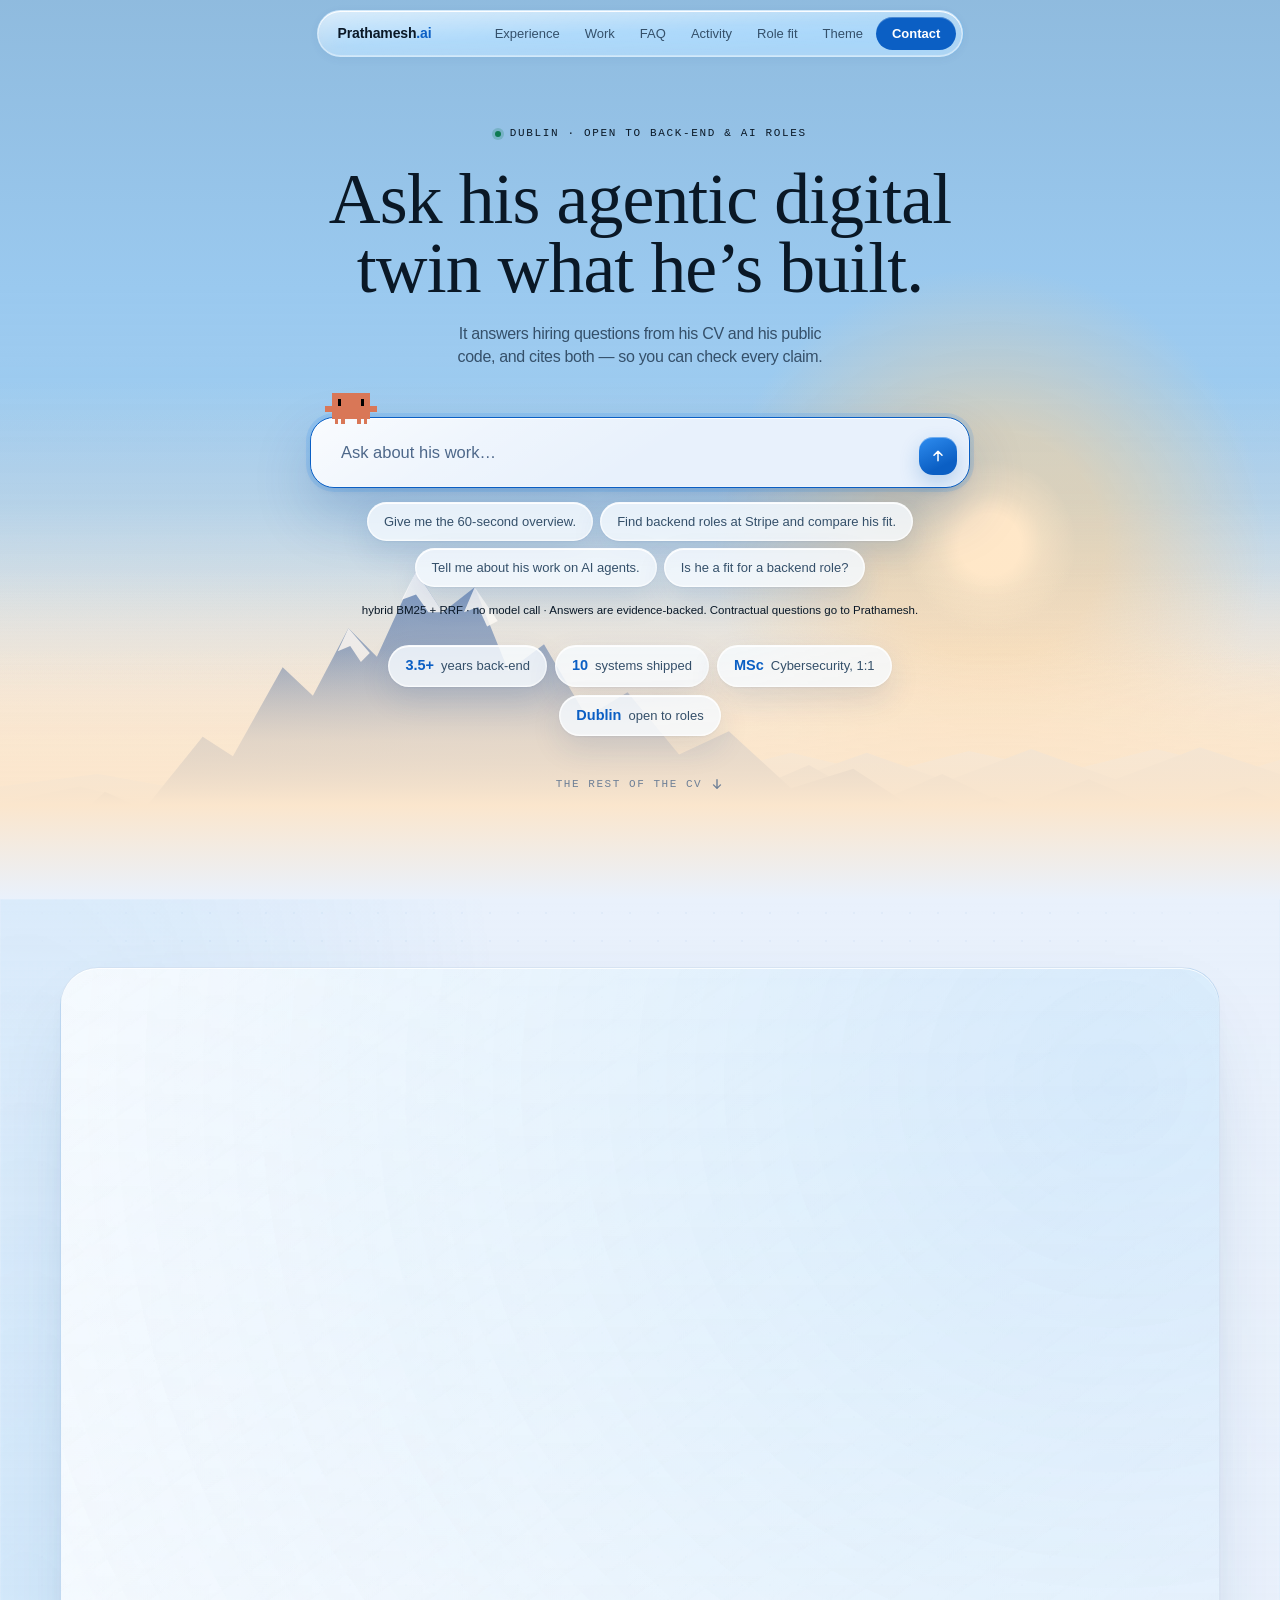
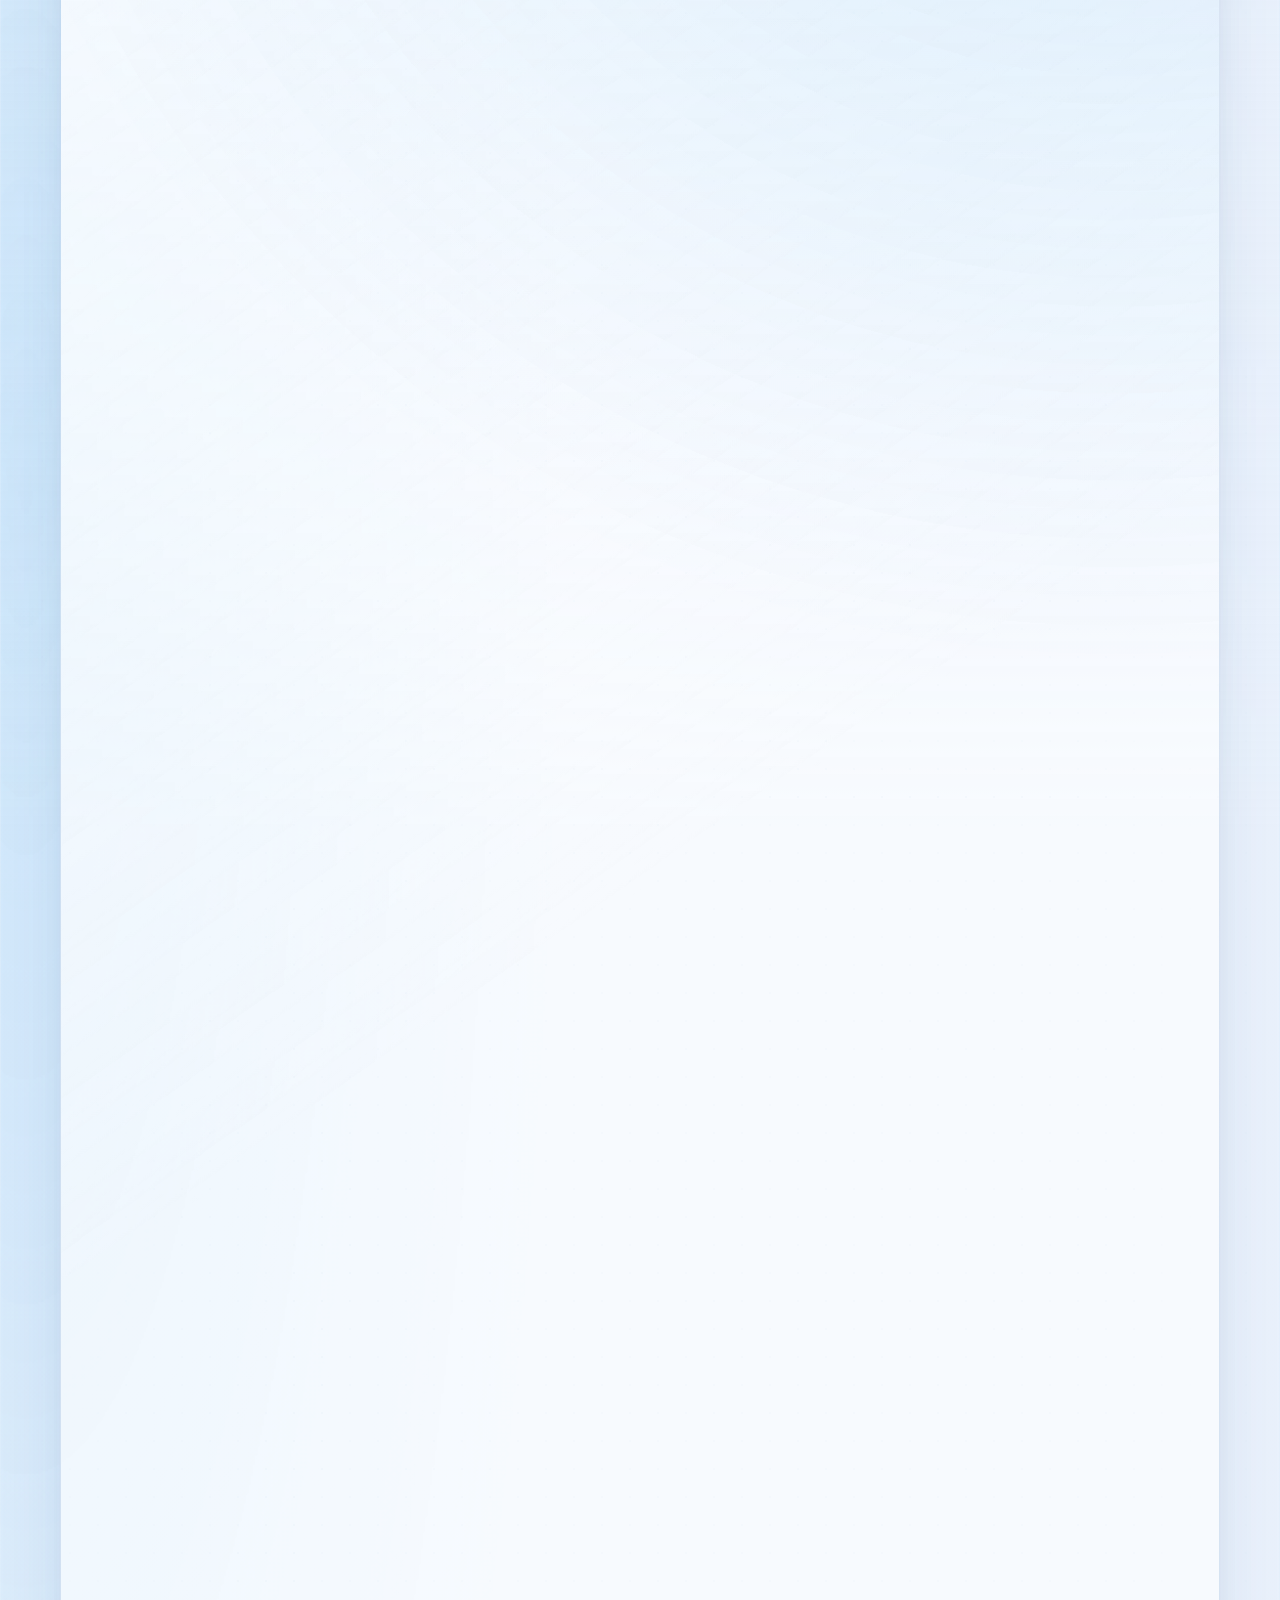
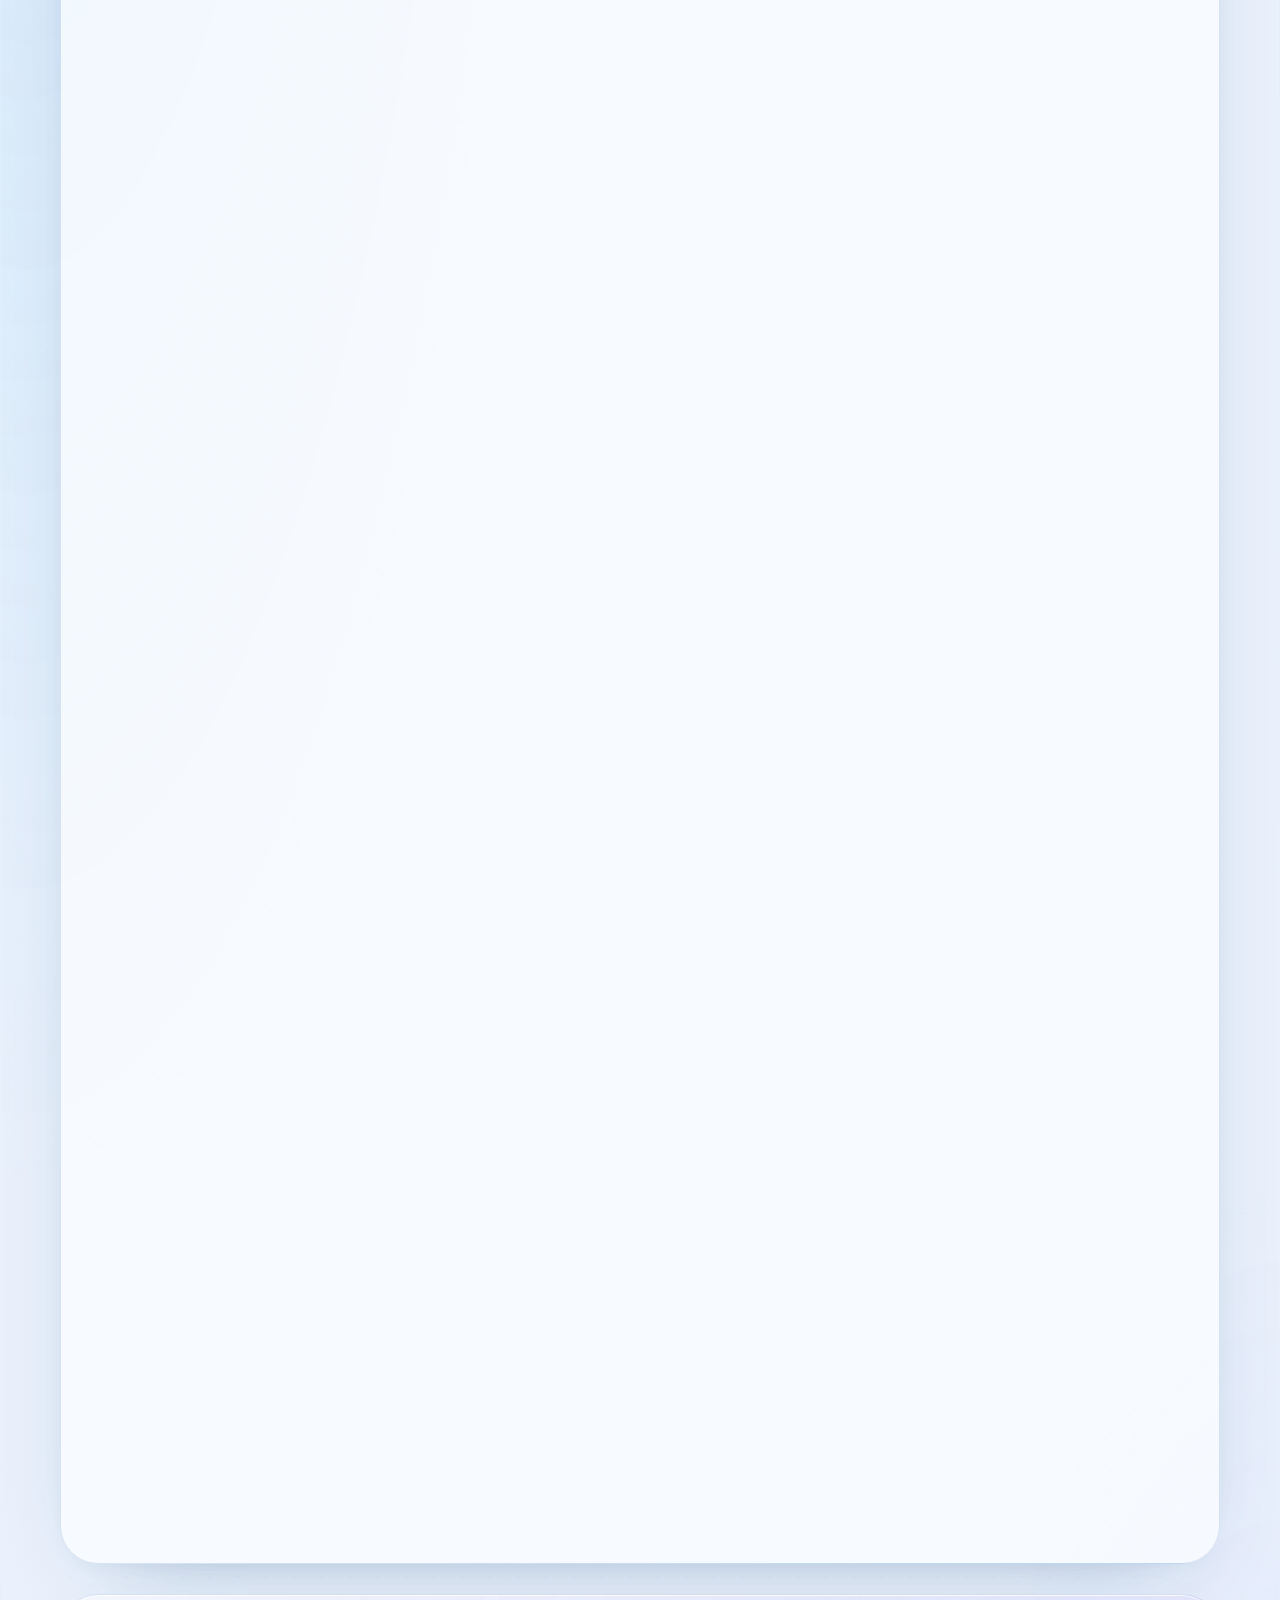
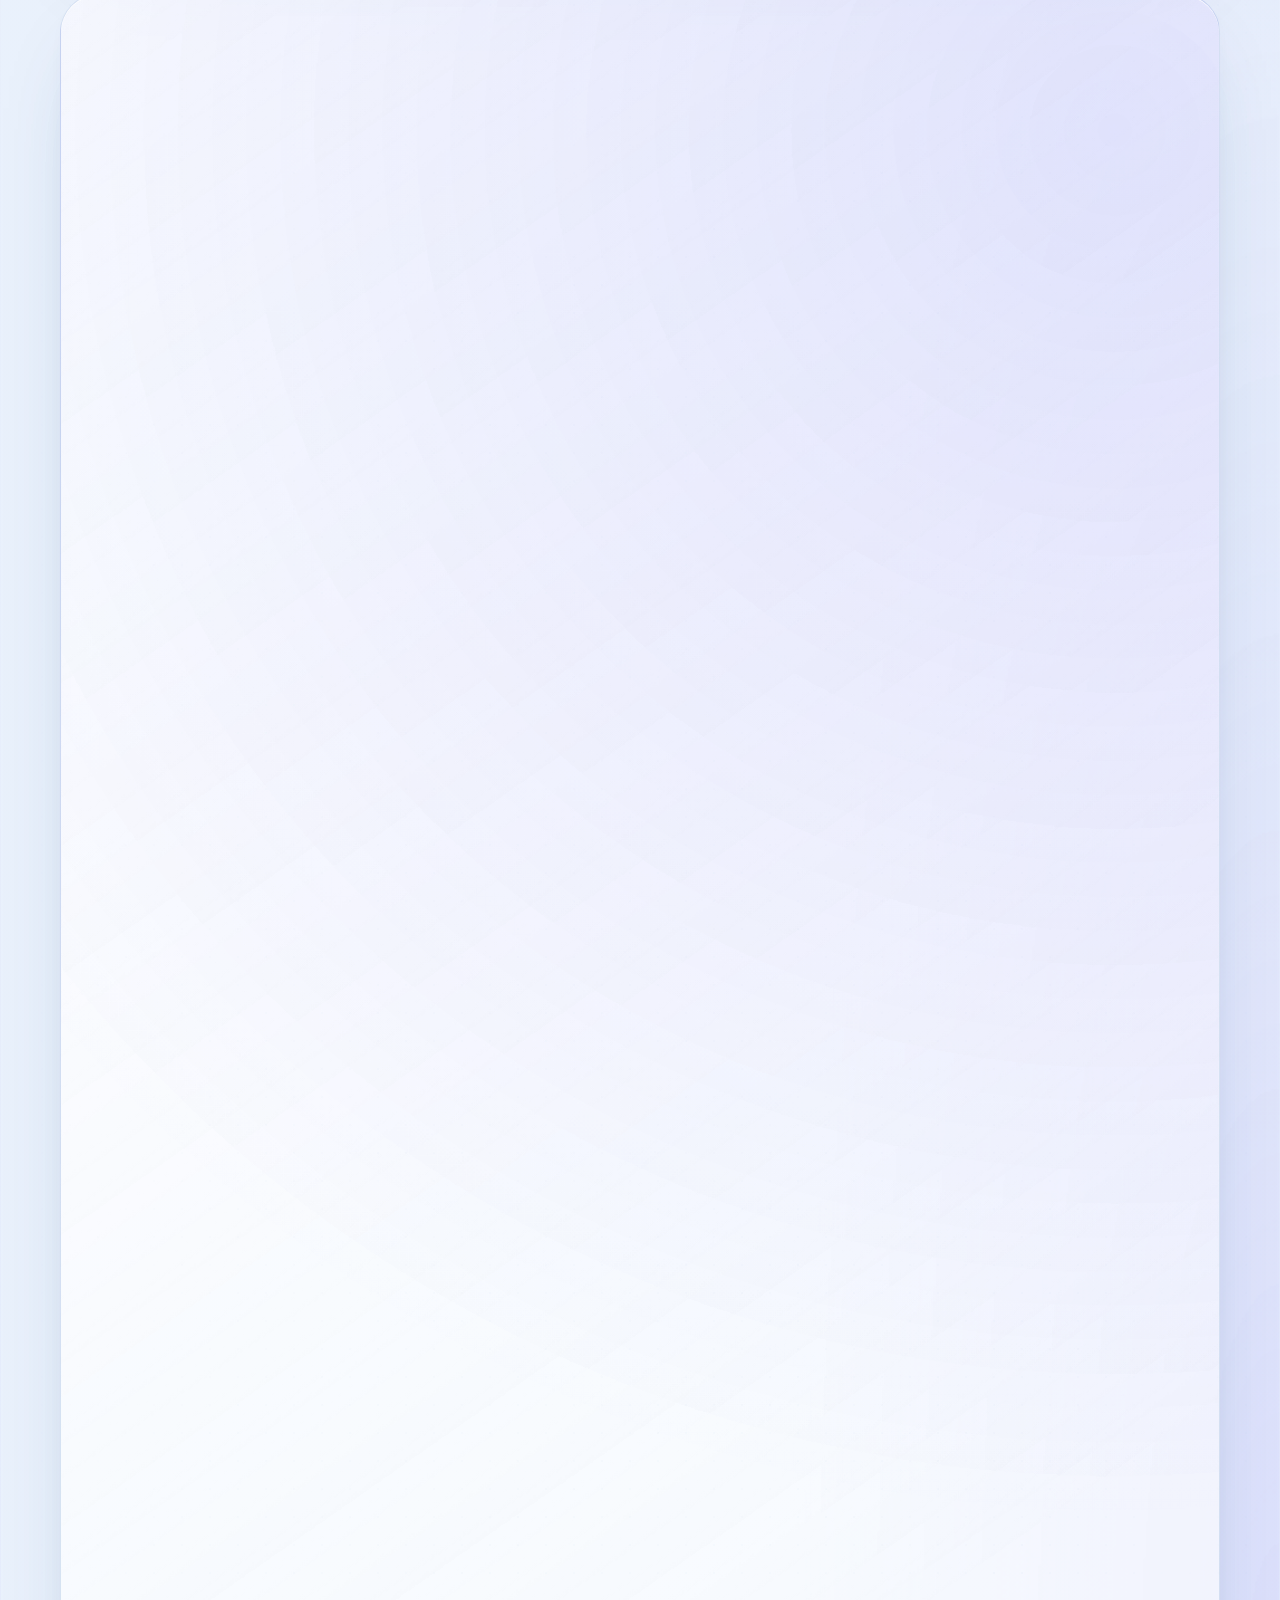
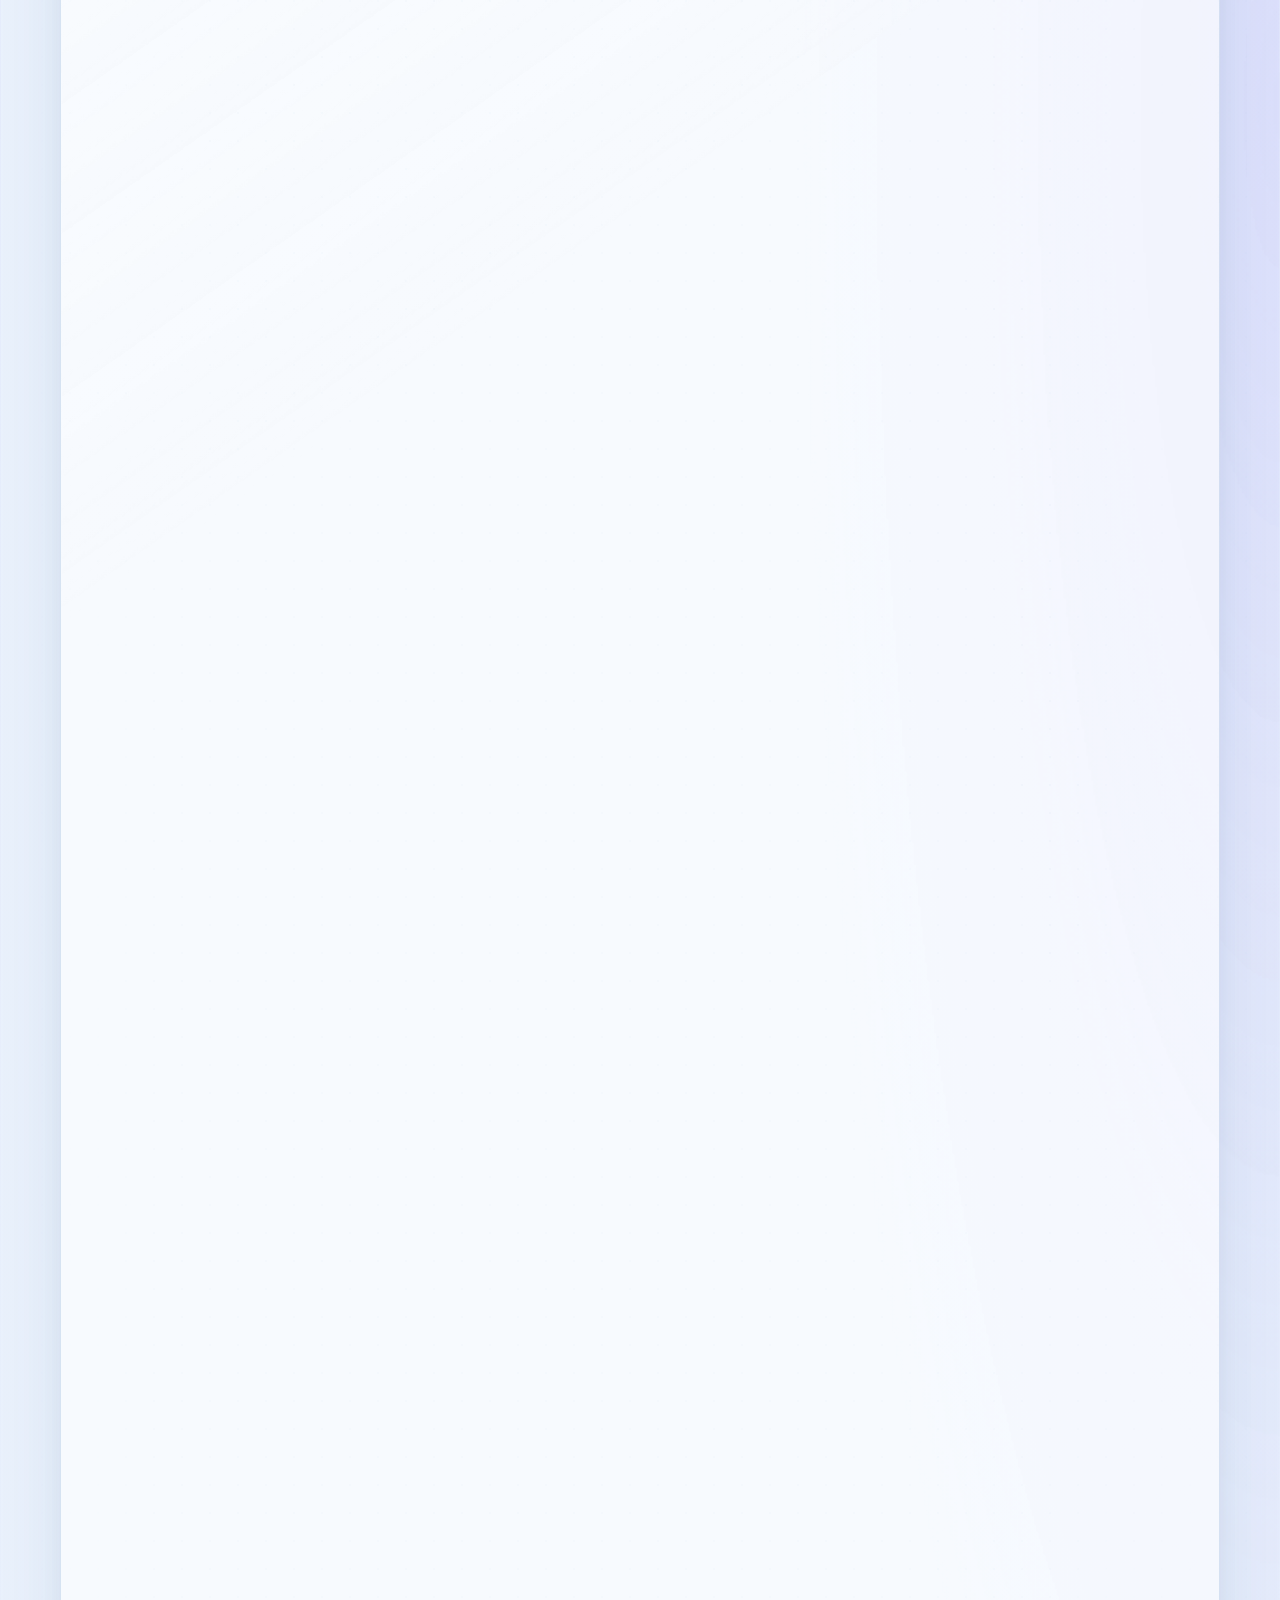
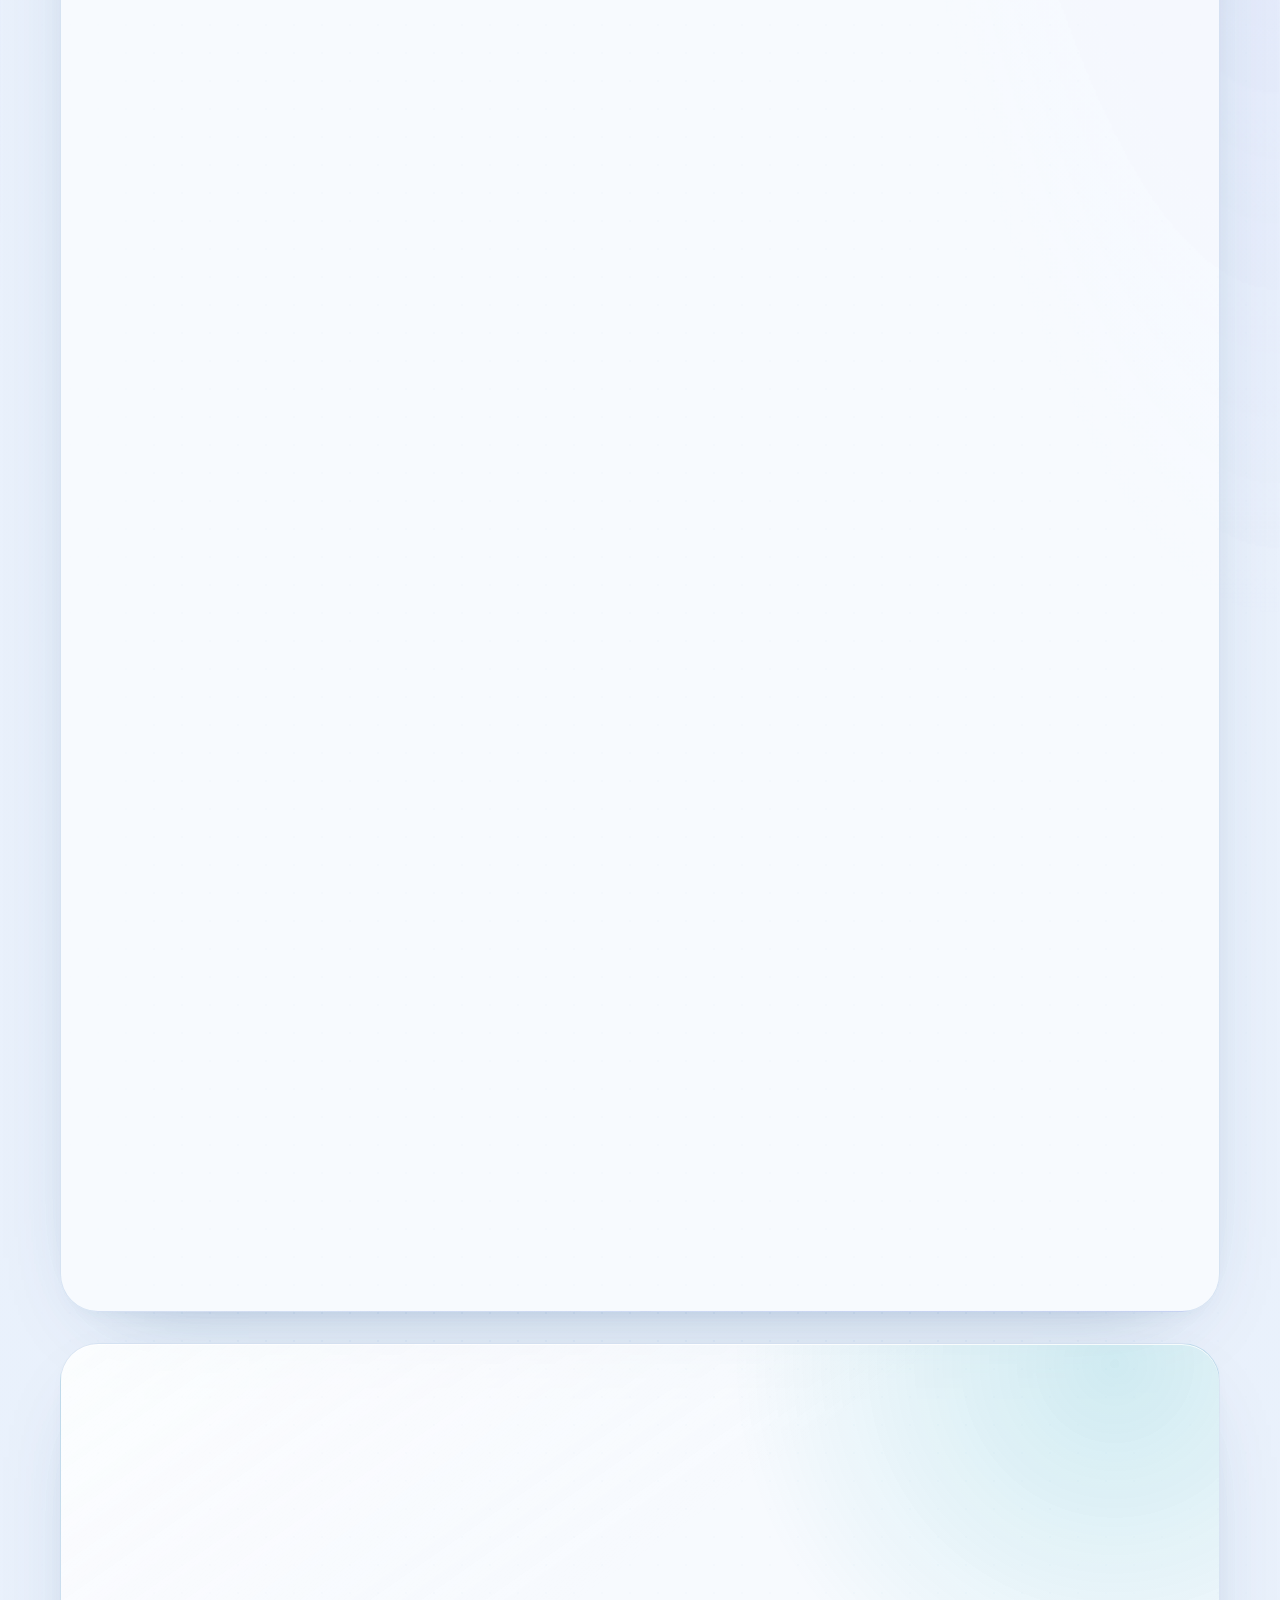
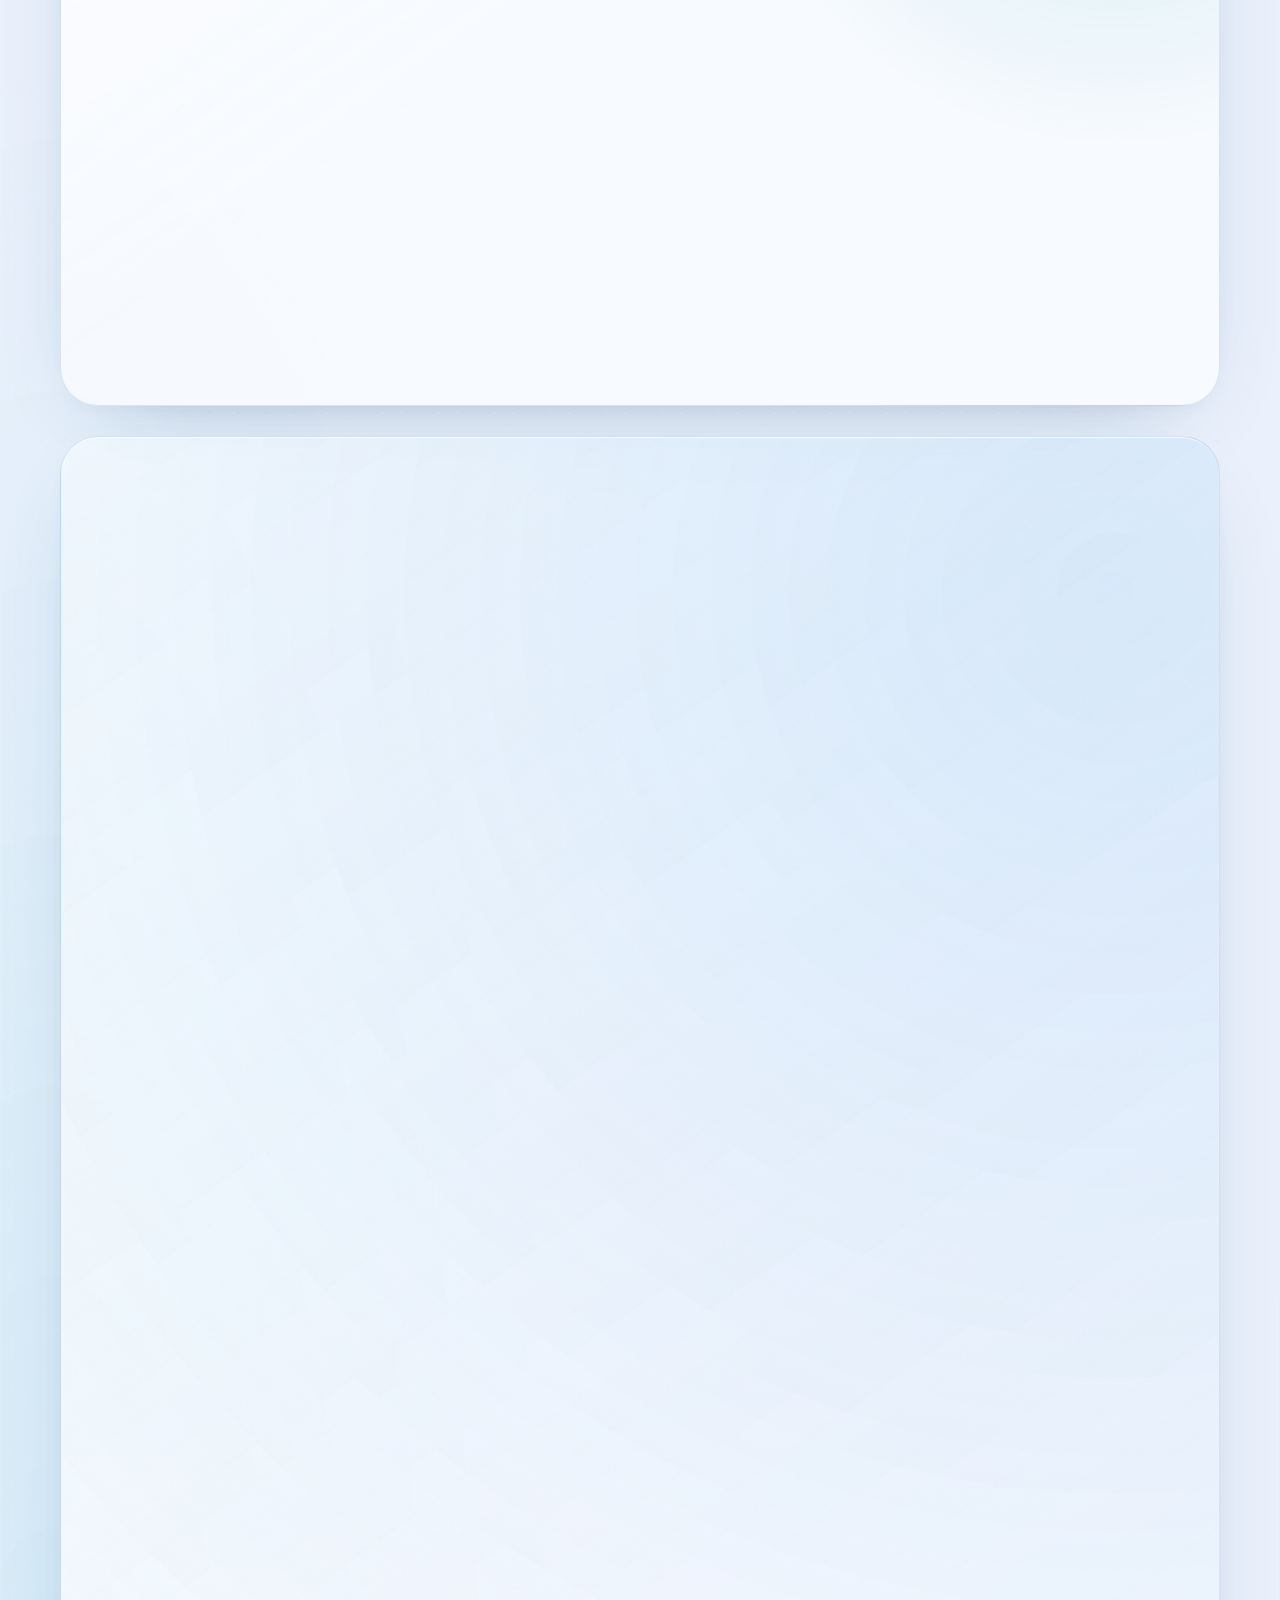
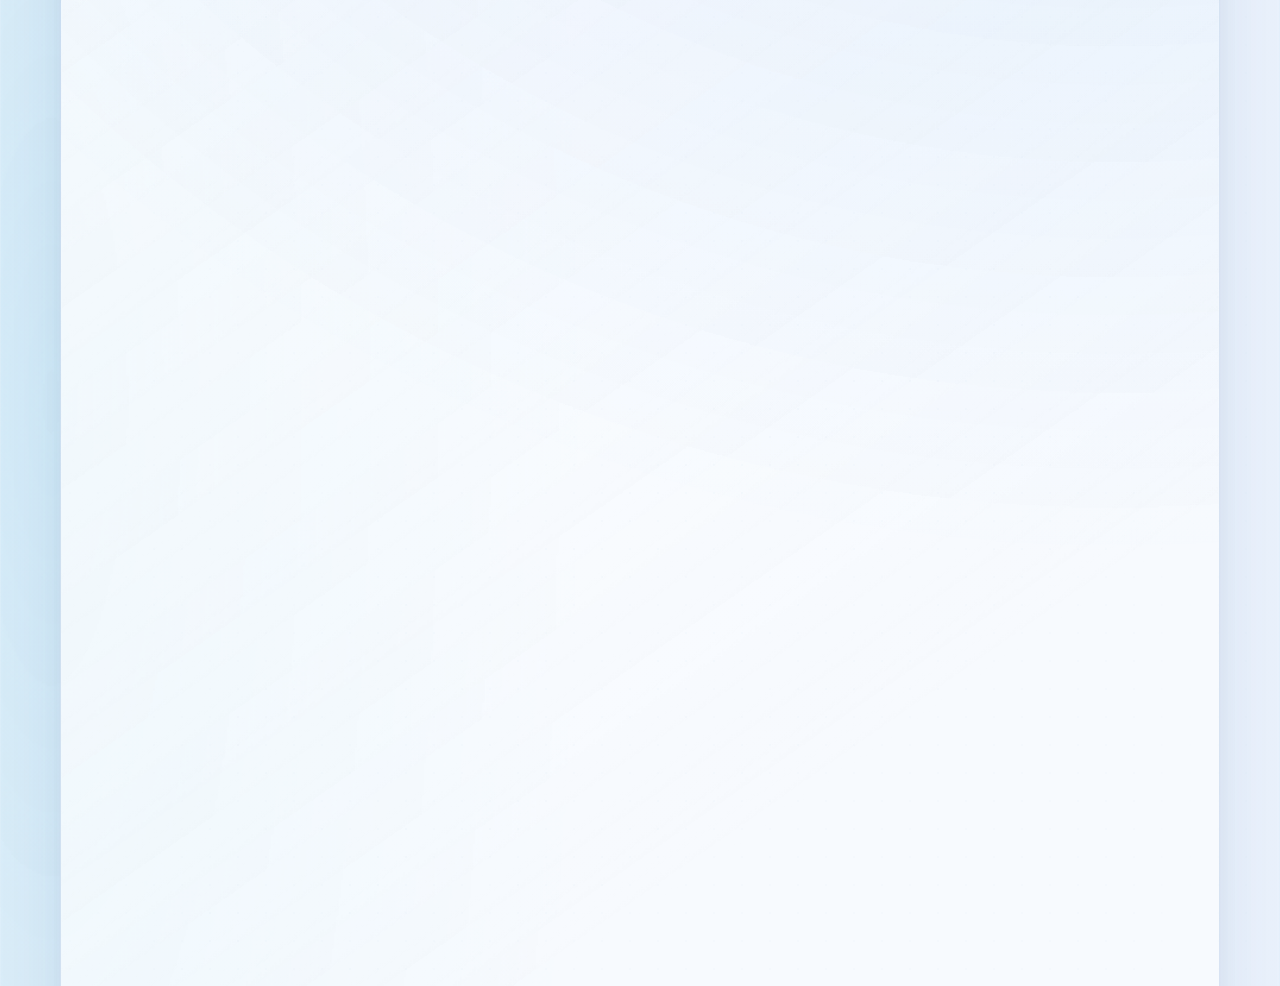
==== commit d9ac3ffb: "Publish d4d3abc618f42a4dddac8e8a282da60584212c6e" ====
--- a/index.html
+++ b/index.html
@@ -26,7 +26,7 @@
       "@type": "Person",
       "name": "Prathamesh Kalamkar",
       "jobTitle": "Back-end & AI Agent Engineer",
-      "email": "mailto:prathameh7744yt@gmail.com",
+      "email": "mailto:prathemesh7744@gmail.com",
       "url": "https://prathamesh-git9.github.io/agentic-digital-twin/",
       "image": "https://prathamesh-git9.github.io/agentic-digital-twin/prathamesh.jpg",
       "address": { "@type": "PostalAddress", "addressLocality": "Dublin", "addressCountry": "IE" },
@@ -50,8 +50,6 @@
   </head>
   <body>
     <a class="skip-link" href="#composer-input">Skip to chat</a>
-    <div class="progress" id="progress" aria-hidden="true"></div>
-
     <!-- Two separate things. .scene is fixed and deliberately plain: it is only
          there so the glass panels further down the page have a tinted ground to
          refract. .range is the picture, and it is anchored to the first screen
@@ -65,9 +63,11 @@
       <div class="range-sky"></div>
       <div class="dawn"></div>
       <div class="sun"></div>
-      <!-- slice, not none: stretching the drawing to the viewport skews every
-           facet and the light stops agreeing with the sun. -->
-      <svg class="ridges" viewBox="0 0 1440 520" preserveAspectRatio="xMidYMax slice">
+      <!-- Never `none`: stretching the drawing to the viewport skews every facet
+           and the light stops agreeing with the sun. `meet` rather than `slice`
+           because the box now carries the drawing's own ratio, so the two are
+           equivalent — and if that ever drifts, fitting is the safe failure. -->
+      <svg class="ridges" viewBox="0 0 1440 520" preserveAspectRatio="xMidYMax meet">
         <defs>
           <!-- The sun sits low on the right, so every ridge is lit from the
                right and shadowed to the left. One gradient per range is what
@@ -84,6 +84,12 @@
           </linearGradient>
           <linearGradient id="lit4" x1="1" y1="0" x2="0.25" y2="0.9">
             <stop class="s4a" offset="0" /><stop class="s4b" offset="1" />
+          </linearGradient>
+          <!-- The shadow polygons close on a vertical line at the summit's x.
+               Fading the shade out towards that edge stops it reading as a
+               seam down the mountain. -->
+          <linearGradient id="shade" x1="0" y1="0" x2="1" y2="0">
+            <stop class="sh-a" offset="0" /><stop class="sh-b" offset="0.55" /><stop class="sh-c" offset="1" />
           </linearGradient>
         </defs>
 
@@ -114,23 +120,31 @@
     </div>
     </div>
 
+    <!--
+      The bar is a positioning shell and paints nothing. All of the material
+      lives on .bar-island, so the header is a floating control rather than a
+      strip: the sky it sits over runs on, uninterrupted, to the edges.
+    -->
     <header class="bar">
-      <a class="bar-left" href="./">
-        <!-- 112px WebP: the page renders this at 26 and 56 CSS pixels, so the
-             full-resolution JPEG (ten times the bytes) is kept only for the
-             social card, where a 112px image would be too small. -->
-        <img class="face" src="./avatar.webp?v=31" alt="" width="26" height="26">
-        <span class="name">Prathamesh<em>.ai</em></span>
-      </a>
-      <nav class="bar-right">
-        <a href="#experience">Experience</a>
-        <a href="#work">Work</a>
-        <a href="#faq">FAQ</a>
-        <button class="q" id="bell" type="button">Activity<span class="dot" id="bell-dot" hidden></span></button>
-        <button class="q" id="jd-button" type="button">Role fit</button>
-        <button class="q" id="theme-button" type="button" aria-label="Theme">Theme</button>
-        <button class="q strong" id="contact-button" type="button">Contact</button>
-      </nav>
+      <div class="bar-island">
+        <a class="bar-left" href="./">
+          <!-- 112px WebP: the page renders this at 26 and 56 CSS pixels, so the
+               full-resolution JPEG (ten times the bytes) is kept only for the
+               social card, where a 112px image would be too small. -->
+          <img class="face" src="./avatar.webp?v=31" alt="" width="26" height="26">
+          <span class="name">Prathamesh<em>.ai</em></span>
+        </a>
+        <nav class="bar-right">
+          <a href="#experience">Experience</a>
+          <a href="#work">Work</a>
+          <a href="#faq">FAQ</a>
+          <button class="q" id="bell" type="button">Activity<span class="dot" id="bell-dot" hidden></span></button>
+          <button class="q" id="jd-button" type="button">Role fit</button>
+          <button class="q" id="theme-button" type="button" aria-label="Theme">Theme</button>
+          <button class="q strong" id="contact-button" type="button">Contact</button>
+        </nav>
+        <div class="progress" id="progress" aria-hidden="true"></div>
+      </div>
     </header>
 
     <div class="feed-wrap"><div class="feed" id="feed" hidden>
@@ -146,43 +160,15 @@
       -->
       <div class="deck">
 
-      <aside class="rail rail-left">
-        <section class="panel identity reveal">
-          <img class="rail-face" src="./avatar.webp?v=31" alt="Prathamesh Kalamkar" width="56" height="56" fetchpriority="high">
-          <strong>Prathamesh Kalamkar</strong>
-          <span>Back-end &amp; AI agent engineer</span>
-          <span class="avail"><i></i>Dublin · open to roles</span>
-          <div class="rail-links">
-            <a href="https://www.linkedin.com/in/prathamesh-kalamkar/" target="_blank" rel="noopener noreferrer">LinkedIn ↗</a>
-            <a href="https://github.com/prathamesh-git9" target="_blank" rel="noopener noreferrer">GitHub ↗</a>
-            <button class="linkish" id="rail-contact" type="button">Email ↗</button>
-          </div>
-        </section>
-
-        <!-- Balances the rail against the two panels opposite, and says what the
-             twin actually does rather than repeating facts shown elsewhere. -->
-        <section class="panel note reveal d1">
-          <span class="panel-label">How it answers</span>
-          <ol class="pipeline">
-            <li>Understands the hiring goal</li>
-            <li>Builds the shortest safe plan</li>
-            <li>Chooses only relevant public tools</li>
-            <li>Verifies every claim before answering</li>
-          </ol>
-          <p>Each answer includes the run: plan, evidence, tools used and verification outcome.</p>
-        </section>
-
-      </aside>
-
       <!-- The input is the focal artefact; everything above it is one line. -->
       <section class="ask-hero">
         <!-- Only the opening copy retires once the conversation starts. It must
              not wrap the thread or the composer, or asking a question removes
              the chat from the page. -->
         <div id="intro">
-          <h1 class="reveal">Prathamesh<em>.ai</em></h1>
-          <p class="hero-lead reveal d1">Ask his agentic digital twin anything.</p>
-          <p class="hero-sub reveal d1">Give it a hiring goal. It plans the shortest safe route, retrieves evidence, chooses public tools when needed, and shows its work before answering.</p>
+          <p class="hero-eyebrow reveal"><i></i>Dublin &middot; open to back-end &amp; AI roles</p>
+          <h1 class="reveal">Ask his agentic digital twin what he&rsquo;s built.</h1>
+          <p class="hero-lead reveal d1">It answers hiring questions from his CV and his public code, and cites both &mdash; so you can check every claim.</p>
         </div>
 
         <div class="thread" id="messages" role="log" aria-live="polite"></div>
@@ -247,44 +233,6 @@
           <svg viewBox="0 0 16 16" width="14" height="14" aria-hidden="true"><path d="M8 3v10M4 9l4 4 4-4" stroke="currentColor" stroke-width="1.6" fill="none" stroke-linecap="round" stroke-linejoin="round"/></svg>
         </a>
       </section>
-
-
-
-      <aside class="rail rail-right">
-        <section class="panel reveal">
-          <span class="panel-label">Ask about any of these</span>
-          <!-- Buttons, not decoration. Each one looked clickable and did
-               nothing; each now puts its own question to the twin, which is
-               eight more ways into the conversation than the page had. -->
-          <div class="tiles">
-            <button type="button" class="tile" data-ask="How does his retrieval actually work?"><b>RAG</b><i>hybrid + RRF</i></button>
-            <button type="button" class="tile" data-ask="What is his experience with MCP?"><b>MCP</b><i>servers</i></button>
-            <button type="button" class="tile" data-ask="How does he handle tool orchestration and failures?"><b>Tools</b><i>function calls</i></button>
-            <button type="button" class="tile" data-ask="What has he built with LangChain?"><b>LangChain</b><i>tool pipelines</i></button>
-            <button type="button" class="tile" data-ask="How does he use LangGraph for durable agent workflows?"><b>LangGraph</b><i>state graphs</i></button>
-            <button type="button" class="tile" data-ask="How does he defend against prompt injection?"><b>Guardrails</b><i>injection</i></button>
-            <button type="button" class="tile" data-ask="What agent systems has he built, and how do they recover?"><b>Agents</b><i>durable</i></button>
-            <button type="button" class="tile" data-ask="How does he keep every claim grounded in a source?"><b>Grounding</b><i>per claim</i></button>
-          </div>
-        </section>
-
-        <section class="panel reveal d1">
-          <span class="panel-label">Live now</span>
-          <div class="live-rows">
-            <div><span class="k">Model</span><span class="v" id="rail-model">…</span></div>
-            <div><span class="k">Grounding</span><span class="v ok">per claim</span></div>
-            <div><span class="k">Repos</span><span class="v" id="rail-repos">10</span></div>
-            <div><span class="k">Sources</span><span class="v">CV + GitHub</span></div>
-          </div>
-          <div class="runtime-map" aria-hidden="true">
-            <span><i class="runtime-edge"></i><b>Edge</b></span><em></em>
-            <span><i class="runtime-api"></i><b>API</b></span><em></em>
-            <span><i class="runtime-agent"></i><b>Agent</b></span><em></em>
-            <span><i class="runtime-tools"></i><b>Tools</b></span>
-          </div>
-          <p class="runtime-caption">goal → plan → tools → evidence → verify</p>
-        </section>
-      </aside>
 
       </div>
 
@@ -435,6 +383,56 @@
           <div class="retrieval-out" id="retrieval-out"></div>
         </div>
 
+        <!--
+          These three came out of the hero rails. They answer "how does this
+          thing work", which is this band's whole subject; above the fold they
+          were three more things competing with the one thing to do.
+        -->
+        <div class="how-grid reveal">
+<section class="panel note reveal">
+          <span class="panel-label">How it answers</span>
+          <ol class="pipeline">
+            <li>Understands the hiring goal</li>
+            <li>Builds the shortest safe plan</li>
+            <li>Chooses only relevant public tools</li>
+            <li>Verifies every claim before answering</li>
+          </ol>
+          <p>Each answer includes the run: plan, evidence, tools used and verification outcome.</p>
+        </section>
+        <section class="panel reveal">
+          <span class="panel-label">Ask about any of these</span>
+          <!-- Buttons, not decoration. Each one looked clickable and did
+               nothing; each now puts its own question to the twin, which is
+               eight more ways into the conversation than the page had. -->
+          <div class="tiles">
+            <button type="button" class="tile" data-ask="How does his retrieval actually work?"><b>RAG</b><i>hybrid + RRF</i></button>
+            <button type="button" class="tile" data-ask="What is his experience with MCP?"><b>MCP</b><i>servers</i></button>
+            <button type="button" class="tile" data-ask="How does he handle tool orchestration and failures?"><b>Tools</b><i>function calls</i></button>
+            <button type="button" class="tile" data-ask="What has he built with LangChain?"><b>LangChain</b><i>tool pipelines</i></button>
+            <button type="button" class="tile" data-ask="How does he use LangGraph for durable agent workflows?"><b>LangGraph</b><i>state graphs</i></button>
+            <button type="button" class="tile" data-ask="How does he defend against prompt injection?"><b>Guardrails</b><i>injection</i></button>
+            <button type="button" class="tile" data-ask="What agent systems has he built, and how do they recover?"><b>Agents</b><i>durable</i></button>
+            <button type="button" class="tile" data-ask="How does he keep every claim grounded in a source?"><b>Grounding</b><i>per claim</i></button>
+          </div>
+        </section>
+        <section class="panel reveal d1">
+          <span class="panel-label">Live now</span>
+          <div class="live-rows">
+            <div><span class="k">Model</span><span class="v" id="rail-model">…</span></div>
+            <div><span class="k">Grounding</span><span class="v ok">per claim</span></div>
+            <div><span class="k">Repos</span><span class="v" id="rail-repos">10</span></div>
+            <div><span class="k">Sources</span><span class="v">CV + GitHub</span></div>
+          </div>
+          <div class="runtime-map" aria-hidden="true">
+            <span><i class="runtime-edge"></i><b>Edge</b></span><em></em>
+            <span><i class="runtime-api"></i><b>API</b></span><em></em>
+            <span><i class="runtime-agent"></i><b>Agent</b></span><em></em>
+            <span><i class="runtime-tools"></i><b>Tools</b></span>
+          </div>
+          <p class="runtime-caption">goal → plan → tools → evidence → verify</p>
+        </section>
+        </div>
+
         <div class="mcp reveal" id="mcp-panel" hidden>
           <div class="band-head"><span class="kicker">Model Context Protocol</span><h3 id="mcp-title">MCP servers</h3></div>
           <p class="mcp-lede" id="mcp-lede"></p>
@@ -474,6 +472,12 @@
           <div class="cta-row">
             <button class="btn" id="cta-ask" type="button">Ask a question</button>
             <button class="btn ghost" id="cta-contact" type="button">Contact him</button>
+          </div>
+          <!-- The profile links used to sit in the hero's identity rail. This is
+               where someone has actually decided to look him up. -->
+          <div class="cta-links">
+            <a href="https://www.linkedin.com/in/prathamesh-kalamkar/" target="_blank" rel="noopener noreferrer">LinkedIn &#8599;</a>
+            <a href="https://github.com/prathamesh-git9" target="_blank" rel="noopener noreferrer">GitHub &#8599;</a>
           </div>
         </div>
       </section>
--- a/styles.css
+++ b/styles.css
@@ -1,18 +1,6 @@
-/*
-  Charcoal and amber, conversation-led.
-
-  Restraint borrowed from Perplexity: one accent, hairline dividers, compact
-  low-elevation surfaces, and the input treated as the focal artefact of the
-  page rather than a footer control. Narrative bands below it, experience,
-  work, questions, reveal on scroll.
-*/
-
 :root {
   color-scheme: light;
-  /* The page ground is tinted, not white. Every glass surface on this page was
-     already blurring and saturating what sits behind it, but behind it was flat
-     #ffffff, so there was nothing to refract and the whole system read as grey
-     boxes. Colour under the glass is what makes the glass visible. */
+
   --paper: #e9f1fc;
   --paper-2: #dce9f9;
   --raised: #ffffff;
@@ -21,9 +9,7 @@
   --ink: #0a1826;
   --ink-2: #35506a;
   --ink-3: #4e688a;
-  /* Two blues: one that passes contrast on tinted ground at 11px, and the iOS
-     system blue, which does not, kept for fills and glows where it is a shape
-     rather than a word. */
+
   --clay: #0b5fc4;
   --clay-2: #08498f;
   --clay-lit: #0a84ff;
@@ -34,16 +20,12 @@
   --sky-mid: #e3eefc;
   --sky-low: #e9f1fc;
   --sun-core: #ffffff;
-  /* The colour the air turns at the horizon. It tints the lower sky and the
-     haze between ranges, so one value keeps them agreeing. */
-  /* Sky overhead, and the warm band it thins into at the horizon. Cool ranges
-     against a warm glow is what makes this read as light rather than shapes. */
-  --sky-high: #a9cdf0;
+
+  --sky-high: #9ac9ef;
   --dawn: #fbe6cd;
   --dawn-hot: #ffdfae;
   --sun-halo: rgba(255, 208, 146, .5);
-  /* Back to front, near to far. Each range has a lit value (sun side) and a
-     base value (shadow side); the gradient between them is the volume. */
+
   --ridge-1: #5878a8;
   --ridge-1-lit: #8fabd2;
   --ridge-2: #7c99c4;
@@ -58,9 +40,10 @@
   --sans: Inter, ui-sans-serif, -apple-system, BlinkMacSystemFont, "Segoe UI", Roboto, sans-serif;
   --mono: ui-monospace, "SFMono-Regular", Menlo, Consolas, monospace;
   --ease: cubic-bezier(.22, .68, .3, 1);
-  --bar-h: 52px;
-  /* One radius scale. There were nineteen distinct values before this,
-     which is why neighbouring components never looked related. */
+  --bar-h: 58px;
+
+  --island-w: 1180px;
+
   --r-xs: 6px;
   --r-sm: 10px;
   --r-md: 16px;
@@ -68,7 +51,6 @@
   --r-pill: 999px;
 }
 
-/* Night variant: the same blue, lifted so it stays legible on deep navy. */
 html[data-theme="dark"] {
   color-scheme: dark;
   --paper: #071120;
@@ -122,28 +104,12 @@
 @keyframes rise { from { opacity: 0; transform: translateY(10px); } to { opacity: 1; transform: none; } }
 @keyframes fade { from { opacity: 0; } to { opacity: 1; } }
 
-/* ---------- scene ---------- */
-
-/*
-  Fixed, not anchored to the first screen. The old scene stopped at 100dvh and
-  handed off to flat paper, which meant every glass surface below the fold was
-  frosting a solid colour -- blur and saturate with nothing to work on, so the
-  panels read as grey boxes rather than glass. A viewport-fixed aurora gives the
-  whole page something to refract.
-
-  This is `position: fixed` on a compositor layer, not `background-attachment:
-  fixed`, which is the version that repaints the element on every scroll frame
-  and is banned further down this file for exactly that reason.
-*/
 .scene {
   position: fixed; inset: 0; z-index: 0;
   pointer-events: none; overflow: hidden;
   contain: layout paint style;
 }
 
-/* Plain by design. The fixed layer is not the picture -- it is the tinted
-   ground that keeps the glass panels below the fold looking like glass. All
-   the drawing happens in .range, which scrolls. */
 .sky {
   position: absolute; inset: 0;
   background: linear-gradient(178deg, var(--sky-top) 0%, var(--sky-mid) 52%, var(--sky-low) 100%);
@@ -155,27 +121,6 @@
 }
 html[data-theme="light"] .grain { opacity: .14; }
 
-/* ---------- range ---------- */
-
-/*
-  The landscape. Anchored to the first screen rather than fixed, because a
-  horizon pinned to the bottom of the viewport sits behind body copy for the
-  rest of the document; this way you scroll past it.
-
-  It is a dawn, not a silhouette. Three things carry that, and the first
-  version had none of them:
-
-  - a warm horizon. Cool blue ranges against a warm glow is the whole reason
-    a mountain hero reads as light rather than as shapes; monochrome blue
-    ranges on blue sky are just a chart.
-  - volume. Every range is filled with a gradient lit from the sun's side,
-    and the near massif carries explicit shadow faces. A flat fill has no
-    form, and no amount of silhouette detail puts it back.
-  - one subject. A dominant summit with a twin and a shoulder, then an
-    irregular descent, rather than a row of equal peaks.
-
-  Still downloads nothing: four paths, three facet paths, and gradients.
-*/
 .range {
   position: absolute; top: 0; left: 0; right: 0;
   height: 100dvh; z-index: 1;
@@ -183,20 +128,16 @@
   contain: layout paint style;
 }
 
-/* Sky proper: blue overhead, thinning toward the horizon the way air actually
-   does. It stays light enough at the top that the dark hero headline sitting
-   over it still reads -- the reference puts white type on a saturated sky, and
-   that is the one thing here that could not be borrowed. */
 .range-sky {
   position: absolute; inset: 0;
   background: linear-gradient(180deg,
-    var(--sky-high) 0%,
-    color-mix(in srgb, var(--sky-high) 55%, transparent) 34%,
-    transparent 62%);
-}
-
-/* The warm band the sun sits in. Sitting under the ridges in paint order, so
-   the ranges read as dark against it. */
+    color-mix(in srgb, var(--sky-high) 93%, #000) 0%,
+    var(--sky-high) 32%,
+    color-mix(in srgb, var(--sky-high) 92%, transparent) 56%,
+    color-mix(in srgb, var(--sky-high) 40%, transparent) 70%,
+    transparent 84%);
+}
+
 .dawn {
   position: absolute; left: 0; right: 0; bottom: 0;
   height: min(62vh, 520px);
@@ -205,8 +146,6 @@
     linear-gradient(180deg, transparent 0%, color-mix(in srgb, var(--dawn) 45%, transparent) 46%, var(--dawn) 100%);
 }
 
-/* Low and to the right, bloom rather than disc -- it is the light source for
-   every gradient below it, so it has to sit on the side they are lit from. */
 .sun {
   position: absolute; right: 16%; bottom: 30%;
   width: min(15vw, 170px); aspect-ratio: 1; border-radius: 50%;
@@ -217,52 +156,55 @@
   background: radial-gradient(circle, var(--sun-halo) 0 28%, transparent 68%);
 }
 
-.ridges { position: absolute; left: 0; right: 0; bottom: 0; width: 100%; height: min(40vh, 330px); }
+.ridges {
+  position: absolute; left: 0; right: 0; bottom: 0;
+  width: 100%; aspect-ratio: 1440 / 520; height: auto;
+}
 
 .r4 > path { fill: url(#lit4); }
 .r3 > path { fill: url(#lit3); }
 .r2 > path { fill: url(#lit2); }
 .r1 > path { fill: url(#lit1); }
 
-/* Lit edge on the sun's side, shadow on the other. */
 .s1a { stop-color: var(--ridge-1-lit); } .s1b { stop-color: var(--ridge-1); }
 .s2a { stop-color: var(--ridge-2-lit); } .s2b { stop-color: var(--ridge-2); }
 .s3a { stop-color: var(--ridge-3-lit); } .s3b { stop-color: var(--ridge-3); }
 .s4a { stop-color: var(--ridge-4-lit); } .s4b { stop-color: var(--ridge-4); }
 
-/* The shaded flanks. Multiply would be truer but costs a blend layer over the
-   whole hero; a flat dark at low alpha is indistinguishable here. */
-.ridge .facet { fill: var(--facet); stroke: none; }
+.ridge .facet { fill: url(#shade); stroke: none; }
+.sh-a { stop-color: var(--facet); }
+.sh-b { stop-color: var(--facet); stop-opacity: .5; }
+.sh-c { stop-color: var(--facet); stop-opacity: 0; }
 .ridge .snow { fill: var(--snow); stroke: none; }
 
-/* The bases dissolve rather than ending in a wall of fill. Without this the
-   near massif reads as a dark wedge occupying the bottom-left corner: a
-   mountain drawn to the edge of its box stops being a mountain and becomes a
-   shape. In the reference the foreground fades to pale and the peaks float. */
 .range::after {
   content: ""; position: absolute; left: 0; right: 0; bottom: 0;
   height: min(30vh, 250px);
   background: linear-gradient(180deg, transparent 0%, var(--dawn) 62%, var(--paper) 100%);
 }
 
-/* Atmospheric perspective: the far ranges sit back because air is between
-   them, not because they are a lighter swatch. */
 .haze {
   position: absolute; left: 0; right: 0; bottom: 0;
   height: min(40vh, 330px);
-  background: linear-gradient(180deg, var(--dawn) 0%, transparent 52%);
+
+  background: linear-gradient(180deg,
+    transparent 0%,
+    color-mix(in srgb, var(--dawn) 55%, transparent) 26%,
+    var(--dawn) 52%,
+    color-mix(in srgb, var(--dawn) 60%, transparent) 78%,
+    transparent 100%);
   opacity: .62;
 }
 
 @media (max-width: 700px) {
   .sun { right: 10%; bottom: 34%; width: 108px; }
-  .ridges, .haze { height: min(40vh, 300px); }
+
+  .haze { height: min(40vh, 300px); }
   .dawn { height: min(48vh, 360px); }
 }
 
-/* ---------- bar ---------- */
-
-.bar { position: sticky; top: 0; z-index: 40; display: flex; align-items: center; gap: 14px; padding: 14px clamp(16px, 5vw, 40px); -webkit-backdrop-filter: blur(14px); backdrop-filter: blur(14px); }
+.bar { position: sticky; top: 0; z-index: 40; padding: 10px clamp(12px, 3vw, 30px) 0; pointer-events: none; }
+.bar-island { pointer-events: auto; display: flex; align-items: center; gap: clamp(18px, 4vw, 52px); width: fit-content; max-width: min(var(--island-w), 100%); margin: 0 auto; padding: 6px 6px 6px 20px; border-radius: var(--r-pill); }
 .bar-left { display: flex; align-items: center; gap: 9px; text-decoration: none; color: inherit; }
 .face { border-radius: 50%; object-fit: cover; }
 .name { font-size: 14px; font-weight: 550; letter-spacing: -.01em; }
@@ -278,53 +220,60 @@
 
 main { position: relative; z-index: 2; }
 
-/* ---------- motion ---------- */
-
-/*
-  Content is visible by default and the animation is an enhancement layered on
-  top. It used to be the other way round: every .reveal started at opacity 0 and
-  needed JavaScript to become visible, so anything that stopped this page's
-  script — an error before armReveals, a blocked file, an extension — left the
-  whole page below the hero as blank white. The page must never depend on JS to
-  render what it already has in the HTML.
-*/
 .reveal { opacity: 1; transform: none; }
 html.reveals .reveal { opacity: 0; transform: translateY(18px); transition: opacity .7s var(--ease), transform .7s var(--ease); }
 html.reveals .reveal.in { opacity: 1; transform: none; }
 html.reveals .reveal.d1 { transition-delay: .09s; }
 html.reveals .reveal.d2 { transition-delay: .18s; }
 
-/* ---------- ask hero ---------- */
-
-.ask-hero { position: relative; z-index: 2; max-width: 720px; margin: 0 auto; padding: 0 clamp(16px, 5vw, 24px); display: flex; flex-direction: column; justify-content: center; }
-.ask-hero h1 { font-size: clamp(44px, 6.6vw, 108px); letter-spacing: -.042em; font-weight: 500; }
-/* The .ai carries the accent: it is the brand and the whole premise in two
-   characters, so it should not read as part of the surname. */
+.ask-hero { position: relative; z-index: 2; max-width: 660px; margin: 0 auto; padding: 0 clamp(16px, 5vw, 24px); display: flex; flex-direction: column; justify-content: center; }
+
+#intro, .dock-note { text-align: center; }
+.suggestions, .quickfacts { justify-content: center; }
+
+.hero-eyebrow { align-self: center; }
+
+#intro h1 { color: var(--ink); }
+
+.ask-hero h1 { font-size: clamp(40px, 5.6vw, 80px); line-height: .96; letter-spacing: -.0125em; font-weight: 500; text-wrap: balance; }
+
 .ask-hero h1 em { font-style: normal; color: var(--clay); }
-/* Two lines, not one block: the invitation to type reads first, the qualifier
-   second. A single paragraph gave them equal weight and neither landed. */
-.hero-lead { color: var(--ink); font-size: clamp(19px, 1.5vw, 27px); font-weight: 500; letter-spacing: -.015em; margin-top: 18px; }
+
+.hero-lead { color: var(--ink-2); font-size: clamp(16px, 1.2vw, 19px); line-height: 1.4; font-weight: 500; letter-spacing: -.02em; margin: 20px auto 0; max-width: 560px; }
+
+.hero-eyebrow {
+  display: inline-flex; align-items: center; gap: 9px;
+  font: 400 11px/1 var(--mono); letter-spacing: .15em; text-transform: uppercase;
+
+  white-space: nowrap;
+
+  color: var(--ink);
+  background: none; border: 0; padding: 0;
+  margin-bottom: 26px;
+  -webkit-backdrop-filter: none; backdrop-filter: none;
+}
+.hero-eyebrow i {
+  width: 6px; height: 6px; border-radius: 50%; flex: none;
+  background: var(--ok);
+  box-shadow: 0 0 0 3px color-mix(in srgb, var(--ok) 22%, transparent);
+}
 .hero-sub { color: var(--ink-2); font-size: clamp(14.5px, 1vw, 17px); margin-top: 10px; max-width: 56ch; line-height: 1.6; }
 
 .thread { display: flex; flex-direction: column; gap: 28px; padding: 34px 0 8px; }
 .turn { animation: rise .4s var(--ease); }
 .turn .label { font: 400 10.5px/1 var(--mono); letter-spacing: .12em; text-transform: uppercase; color: var(--ink-3); display: block; margin-bottom: 10px; }
-/* pre-wrap preserves the newlines an answer is composed with, but on its own it
-   will not break inside a word. A pasted token with no spaces (a URL, a base64
-   blob) therefore stretched the page to 42,000px. */
+
 .turn .text { font-size: 16px; white-space: pre-wrap; overflow-wrap: anywhere; }
 .turn.twin .text { font-family: var(--serif); font-size: 18px; line-height: 1.62; }
 .turn.you { display: flex; justify-content: flex-end; }
 .turn.you .label { display: none; }
 .turn.you .bubble { max-width: 82%; }
-/* Needs its own surface plus a hairline: on charcoal, a marginally lighter
-   fill is indistinguishable from the page behind it. */
+
 .turn.you .text { background: var(--raised); border: 1px solid var(--line-2); border-radius: 16px 16px 4px 16px; padding: 12px 17px; font-size: 15.5px; }
 
 .cites { display: flex; flex-wrap: wrap; gap: 6px; margin-top: 14px; }
 .cite { font: 400 11px/1 var(--mono); color: var(--ink-3); border: 1px solid var(--line); border-radius: var(--r-xs); padding: 5px 8px; }
-/* How the answer was retrieved, not decoration: it is what distinguishes a
-   grounded answer from a confident-sounding one. */
+
 .trace { font: 400 10.5px/1.5 var(--mono); color: var(--ink-3); opacity: .72; margin-top: 8px; letter-spacing: .02em; }
 
 .typing { display: inline-flex; gap: 5px; padding: 6px 0; }
@@ -333,41 +282,23 @@
 .typing i:nth-child(3) { animation-delay: .32s; }
 @keyframes blink { 0%, 60%, 100% { opacity: .22; } 30% { opacity: 1; } }
 
-/*
-  The input is the focal artefact, so it stays reachable. Without sticky it
-  sank below the fold from the second answer onward: the visitor finished
-  reading and had no visible way to ask anything else.
-*/
-/* Static until there is a conversation to scroll. Pinning it from the start
-   pushed the composer to the foot of the 86vh hero -- the one thing the visitor
-   is meant to reach first sat lowest -- and on a narrow screen the pinned dock
-   landed on top of the facts strip and clipped it. */
 .dock { position: relative; z-index: 5; margin-top: 34px; container-type: inline-size; }
 body.has-thread .dock {
   position: sticky; bottom: 0; margin-top: auto; padding: 16px 0 14px;
 }
-/* A veil the thread scrolls under. Blur alone left the last answer legible
-   straight through the composer, cut off mid-word, so the lower half is opaque
-   paper and only the top edge fades. */
+
 body.has-thread .dock::before {
   content: ""; position: absolute; top: -60px; bottom: -40px;
-  /* Bleeds past the column so the blur covers the gutter, but the gutter is
-     only ~19px on a phone, so a flat -24px hung 5px off-screen and gave the
-     whole page a horizontal scrollbar. */
+
   inset-inline: calc(-1 * clamp(0px, 4vw, 24px));
   z-index: -1; pointer-events: none;
-  /* Translucent, not solid. A flat --paper fill was invisible against the old
-     white page; over the aurora it reads as a pale rectangle with two visible
-     edges parked in the middle of the conversation. The heavier blur does the
-     work the opacity used to, so the answer still stops being legible where it
-     passes underneath. */
+
   background: linear-gradient(to top, color-mix(in srgb, var(--paper) 82%, transparent) 72%, transparent);
   backdrop-filter: blur(22px) saturate(160%); -webkit-backdrop-filter: blur(22px) saturate(160%);
   mask-image: linear-gradient(to top, #000 76%, transparent);
   -webkit-mask-image: linear-gradient(to top, #000 76%, transparent);
 }
-/* The composer is the page's primary action, so it carries the most weight on
-   the screen: an opaque surface and a real shadow, not another glass panel. */
+
 #composer { display: flex; align-items: flex-end; gap: 10px; background: var(--paper); border: 1px solid var(--line-2); border-radius: var(--r-lg); padding: 14px 14px 14px 22px; box-shadow: 0 22px 50px -26px rgba(24, 54, 92, .45), 0 2px 6px -3px rgba(24, 54, 92, .16); transition: border-color .22s var(--ease), box-shadow .22s var(--ease); }
 #composer:focus-within { border-color: var(--clay); box-shadow: 0 0 0 4px var(--clay-soft), 0 22px 50px -26px rgba(24, 54, 92, .45); }
 #composer textarea { flex: 1; border: 0; background: none; resize: none; outline: none; font: inherit; font-size: clamp(17px, 1.1vw, 20px); color: var(--ink); max-height: 180px; padding: 9px 0; }
@@ -382,29 +313,19 @@
 .suggestions button:hover { border-color: var(--clay); color: var(--clay); transform: translateY(-1px); }
 .dock-note { margin-top: 14px; font-size: 11.5px; color: var(--ink); }
 
-/* ---------- bands ---------- */
-
-/* Solid ground: the scene occupies the first screen, and without an opaque
-   surface the ridges show through the copy below it. */
 .bands { position: relative; z-index: 2; background: var(--paper); }
-/* Width comes from scaling the gutters, not from a vw cap: a vw max-width
-   would also shrink the phone layout, which already has none to spare. */
+
 .band { max-width: 1900px; margin: 0 auto; padding: clamp(72px, 12vh, 120px) clamp(16px, 6vw, 100px) 0; }
-/* `ch` on this div resolves against its own 16px sans, not the 36px serif
-   heading inside it, so 46ch clamped every headline to about 368px and left a
-   third of the page empty beside it. Cap the heading in its own units. */
+
 .band-head { max-width: none; }
 .band-head h2 { max-width: 34ch; }
-/* Numbered so the page reads as an ordered sequence rather than a pile of
-   equally weighted sections. */
+
 .kicker { font: 400 11px/1 var(--mono); letter-spacing: .16em; text-transform: uppercase; color: var(--clay); display: inline-flex; align-items: baseline; gap: 11px; }
 .kicker i { font-style: normal; color: var(--ink-3); opacity: .75; }
 .band-head h2 { font-size: clamp(25px, 2.9vw, 48px); margin-top: 16px; letter-spacing: -.028em; }
 
 .timeline { list-style: none; margin: 44px 0 0; padding: 0; }
-/* Three columns: when, what, detail. The markup groups the last three in one
-   div, so `display: contents` lets them sit in the grid directly rather than
-   stacking in a single narrow column beside a third of empty page. */
+
 .timeline li { display: grid; grid-template-columns: 150px minmax(0, 230px) minmax(0, 1fr); column-gap: 34px; row-gap: 4px; padding: 26px 0; border-top: 1px solid var(--line); }
 .timeline li > div { display: contents; }
 .timeline .when { grid-column: 1; grid-row: 1 / span 2; }
@@ -419,8 +340,6 @@
 .edu { border-top: 1px solid var(--line); padding-top: 26px; margin-top: 8px; }
 .edu p { font-size: 14.5px; color: var(--ink-2); margin-top: 8px; }
 .edu b { color: var(--ink); font-weight: 600; }
-
-/* ================= retrieval explorer ================= */
 
 .retrieval { margin-top: 40px; }
 .retrieval-lede { max-width: 80ch; color: var(--ink-2); font-size: clamp(15px, .96vw, 18px); }
@@ -442,14 +361,6 @@
 .rank-from { grid-column: 1 / -1; font: 400 10.5px/1.5 var(--mono); color: var(--ink-3); }
 .rank-text { grid-column: 1 / -1; margin: 6px 0 0; font-size: 13.5px; line-height: 1.6; color: var(--ink-3); }
 
-/* ================= tech stack strip ================= */
-
-/*
-  Real brand marks, inlined as single paths taking currentColor so they hold up
-  in both themes. The two groups are not decoration: the CV distinguishes
-  production experience from familiarity, and a flat logo wall would quietly
-  upgrade every one of them.
-*/
 .stack-strip { display: grid; gap: 22px; margin-top: 40px; padding-top: 32px; border-top: 1px solid var(--line); }
 .stack-label { display: block; font: 400 10px/1 var(--mono); letter-spacing: .16em; text-transform: uppercase; color: var(--ink-3); margin-bottom: 14px; }
 .stack-row { display: flex; flex-wrap: wrap; gap: 8px; }
@@ -463,13 +374,10 @@
 .stack-chip svg { fill: currentColor; flex: none; opacity: .82; }
 .stack-chip:hover { border-color: var(--line-2); color: var(--ink); }
 .stack-chip:hover svg { opacity: 1; }
-/* Same convention the skills grid already uses: faded means stated as
-   familiarity rather than production work. */
+
 .stack-chip.soft { color: var(--ink-3); border-style: dashed; }
 .stack-chip.soft svg { opacity: .55; }
 .stack-mono { font: 600 12px/1 var(--mono); letter-spacing: .04em; text-transform: uppercase; }
-
-/* ================= mcp servers ================= */
 
 .mcp { margin-top: 64px; }
 .mcp-lede { max-width: 80ch; color: var(--ink-2); margin-top: 16px; font-size: clamp(15px, .96vw, 18px); }
@@ -490,13 +398,9 @@
 .mcp-card h4 a { color: inherit; text-decoration: none; border-bottom: 1px solid var(--line); }
 .mcp-card h4 a:hover { border-bottom-color: var(--clay); }
 .mcp-detail { font: 400 11px/1 var(--mono); color: var(--ink-3); }
-/* The uvx invocations run past 200 characters. Scroll them rather than let a
-   card grow four lines taller than its neighbours. */
+
 .mcp-install { display: block; margin-top: 14px; font: 400 11.5px/1.6 var(--mono); color: var(--ink-3); background: var(--glass); border: 1px solid var(--line); border-radius: var(--r-sm); padding: 8px 10px; max-height: 5.6em; overflow: auto; white-space: pre-wrap; word-break: break-all; }
 
-/* Matches .mcp-grid and .skillgrid: separated bordered cards, not a joined
-   slab. The 1px gutter trick also sat its contents 1px right of every other
-   section on the page. */
 .cards { display: grid; grid-template-columns: repeat(auto-fill, minmax(280px, 1fr)); gap: 16px; margin-top: 44px; }
 .card { background: var(--paper); border: 1px solid var(--line); border-radius: var(--r-md); padding: 24px; transition: background .2s var(--ease); }
 .card:hover { background: var(--paper-2); }
@@ -514,8 +418,6 @@
 .faq summary::after { content: "+"; color: var(--clay); font-weight: 400; font-size: 20px; line-height: 1; }
 .faq details[open] summary::after { content: "\2212"; }
 .faq p { padding: 0 0 22px; color: var(--ink-2); font-size: 15px; max-width: 64ch; }
-
-/* ---------- people + visitor ---------- */
 
 .people { padding: 10px 0 4px; animation: rise .4s var(--ease); }
 .people h2 { font-size: 20px; }
@@ -543,15 +445,11 @@
 .chips a, .chips .chip { font: 400 11.5px/1 var(--mono); text-decoration: none; color: var(--ink-2); background: var(--raised); border-radius: var(--r-xs); padding: 5px 9px; }
 .chips a:hover { color: var(--clay); }
 
-/* ---------- buttons ---------- */
-
 .btn { font: inherit; font-size: 14px; font-weight: 550; cursor: pointer; border: 0; background: var(--clay); color: var(--clay-ink); border-radius: var(--r-sm); padding: 10px 18px; transition: background .18s var(--ease); }
 .btn:hover { background: var(--clay-2); }
 .btn.ghost { background: transparent; color: var(--ink); box-shadow: inset 0 0 0 1px var(--line-2); }
 .btn.ghost:hover { background: var(--paper-2); }
 .btn.sm { font-size: 13px; padding: 8px 14px; border-radius: var(--r-sm); }
-
-/* ---------- activity ---------- */
 
 .feed-wrap { position: relative; z-index: 3; max-width: 720px; margin: 0 auto; padding: 0 clamp(16px, 5vw, 24px); }
 .feed { padding: 16px 18px; background: var(--raised); border: 1px solid var(--line); border-radius: var(--r-md); animation: rise .3s var(--ease); }
@@ -561,16 +459,12 @@
 .feed time { font: 400 12px/1.6 var(--mono); color: var(--ink-3); flex: none; }
 .linkish { border: 0; background: none; font: inherit; font-size: 12px; color: var(--clay); cursor: pointer; }
 
-/* ---------- footer ---------- */
-
 .foot { position: relative; z-index: 2; max-width: 940px; margin: clamp(80px, 12vh, 130px) auto 0; padding: 30px clamp(16px, 5vw, 24px) 46px; border-top: 1px solid var(--line); display: flex; gap: 20px; align-items: center; flex-wrap: wrap; }
 .foot strong { display: block; font-size: 14.5px; }
 .foot span { font-size: 13px; color: var(--ink-3); }
 .foot-links { margin-left: auto; display: flex; gap: 20px; font-size: 13.5px; }
 .foot-links a { color: var(--ink-2); text-decoration: none; }
 .foot-links a:hover { color: var(--clay); }
-
-/* ---------- overlays ---------- */
 
 .over { position: fixed; inset: 0; z-index: 70; animation: fade .2s var(--ease); }
 .over-scrim { position: absolute; inset: 0; background: rgba(8, 8, 10, .6); }
@@ -622,8 +516,6 @@
 
 .toast { position: fixed; left: 50%; bottom: 26px; transform: translateX(-50%); z-index: 95; background: var(--ink); color: var(--paper); padding: 11px 21px; border-radius: var(--r-pill); font-size: 13.5px; animation: rise .25s var(--ease); }
 
-/* ---------- responsive ---------- */
-
 @media (max-width: 820px) {
   .bar-right a { display: none; }
   .timeline li { grid-template-columns: minmax(0, 1fr); gap: 8px; }
@@ -642,22 +534,12 @@
   .reveal { opacity: 1; transform: none; }
 }
 
-/* Waiting state: explicit, because a grounded answer takes seconds and silent
-   dots read as a dead page. */
 .waiting { display: inline-flex; align-items: center; gap: 11px; }
 .waiting-label { font-family: var(--sans); font-size: 14.5px; color: var(--ink-3); }
 .waiting-clock { font: 400 12px/1 var(--mono); color: var(--clay); border: 1px solid var(--line); border-radius: var(--r-pill); padding: 4px 9px; }
 
-/* ================= glass pass ================= */
-
-/*
-  Frosted surfaces over the sky. Translucent fill plus a light top edge reads
-  as glass; without the highlight it just looks washed out. Every glass panel
-  keeps an opaque fallback colour for browsers without backdrop-filter.
-*/
 :root {
-  /* Was .58, which let dense hero copy ghost through the sticky header as the
-     page scrolled under it and read as clutter rather than depth. */
+
   --glass: rgba(255, 255, 255, .86);
   --glass-strong: rgba(255, 255, 255, .78);
   --glass-edge: rgba(255, 255, 255, .85);
@@ -669,16 +551,13 @@
   --glass-edge: rgba(146, 190, 240, .16);
 }
 
-.bar {
+.bar-island {
   background: var(--glass);
   backdrop-filter: var(--glass-blur);
   -webkit-backdrop-filter: var(--glass-blur);
-  border-bottom: 1px solid var(--glass-edge);
-}
-
-/* Deliberately not glass. Every other surface here is translucent, so the one
-   opaque card is the one the eye lands on -- which is exactly where the visitor
-   is meant to start. */
+  border: 1px solid var(--glass-edge);
+}
+
 #composer {
   background: var(--raised);
   border-color: var(--line-2);
@@ -709,36 +588,17 @@
 
 .cite { background: var(--glass); backdrop-filter: var(--glass-blur); -webkit-backdrop-filter: var(--glass-blur); }
 
-/* ================= measure ================= */
-
-/*
-  The answers were running the full 720px column, which at this size is well
-  past a comfortable line. Capping the measure is what makes a block of prose
-  look deliberately set rather than reflowed.
-*/
 .turn.twin .text { max-width: 62ch; }
 .turn.twin .cites { max-width: 62ch; }
-.ask-hero > #intro p { max-width: 44ch; }
-
-/* ================= conversation state ================= */
-
-/*
-  Once a conversation runs, the page is a transcript rather than a landing
-  screen. The deck no longer forces a full viewport, and the rails stop being
-  centred: centring them inside a 7,700px column parked them 2,579px above the
-  viewport, so they vanished entirely. Pinned, they stay useful while the
-  transcript scrolls past.
-*/
+.ask-hero > #intro p { max-width: 44ch; margin-inline: auto; }
+
 body.has-thread .deck { align-items: start; min-height: 0; }
 body.has-thread .rail { position: sticky; top: calc(var(--bar-h) + 18px); }
-/* Intro furniture, and the sticky dock would otherwise sit on top of both. */
+
 body.has-thread .quickfacts,
 body.has-thread .scroll-cue { display: none; }
-/* Ridges behind a wall of body copy are just noise, and the transcript needs
-   the contrast more than the page needs the weather. */
-body.has-thread .scene { opacity: .32; }
-
-/* ================= scroll cue ================= */
+
+body.has-thread .scene, body.has-thread .range { opacity: .32; }
 
 .scroll-cue {
   display: inline-flex; align-items: center; gap: 8px; align-self: center;
@@ -751,13 +611,8 @@
 .scroll-cue svg { animation: nudge 2.4s var(--ease) infinite; }
 @keyframes nudge { 0%, 60%, 100% { transform: none; } 30% { transform: translateY(3px); } }
 
-/* ================= detail ================= */
-
-/* Selection inherited the browser default blue, which clashed with the accent
-   on every highlighted line of an answer. */
 ::selection { background: var(--clay-soft); color: var(--ink); }
 
-/* The default scrollbar is a slab of system chrome against a soft page. */
 * { scrollbar-width: thin; scrollbar-color: var(--line-2) transparent; }
 ::-webkit-scrollbar { width: 10px; height: 10px; }
 ::-webkit-scrollbar-track { background: transparent; }
@@ -767,28 +622,19 @@
 }
 ::-webkit-scrollbar-thumb:hover { background: var(--ink-3); background-clip: padding-box; }
 
-/* A citation is checkable evidence, so it should look like it rewards a look. */
 .cite { cursor: help; transition: border-color .16s var(--ease), color .16s var(--ease); }
 .cite:hover { border-color: var(--clay); color: var(--ink-2); }
 
-/* The send button had no disabled affordance beyond opacity, and no press
-   feedback at all. */
 .send:active { transform: translateY(0) scale(.94); }
 .suggestions button:active { transform: translateY(0) scale(.98); }
 .stack-chip:active { transform: scale(.98); }
 
-/* Links in prose were indistinguishable from body text until hovered. */
 .mcp-lede a { color: var(--clay); text-decoration: none; border-bottom: 1px solid transparent; }
 .mcp-lede a:hover { border-bottom-color: currentColor; }
 
-/* Long single-word tokens in a repository description or a tool name must not
-   push a card wider than its column. */
 .card p, .mcp-card p, .rank-src, .mcp-install { overflow-wrap: anywhere; }
 
-/* An answer arriving should not shift what is already on screen. */
 .thread { scroll-margin-top: calc(var(--bar-h) + 16px); }
-
-/* ================= scroll progress ================= */
 
 .progress {
   position: fixed; top: 0; left: 0; height: 2px; width: 100%;
@@ -796,8 +642,6 @@
   z-index: 60; transform: scaleX(0); transform-origin: left center;
   will-change: transform;
 }
-
-/* ================= answer actions ================= */
 
 .turn-actions { display: flex; gap: 8px; margin-top: 12px; opacity: 0; transition: opacity .2s var(--ease); }
 .turn:hover .turn-actions, .turn-actions:focus-within { opacity: 1; }
@@ -810,8 +654,6 @@
 }
 .turn-actions button:hover { color: var(--clay); border-color: var(--clay); }
 
-/* ================= quick facts ================= */
-
 .quickfacts { display: flex; flex-wrap: wrap; gap: 8px; margin-top: 26px; }
 .quickfacts span {
   display: inline-flex; align-items: baseline; gap: 7px;
@@ -822,8 +664,6 @@
 }
 .quickfacts b { font-size: 14.5px; color: var(--clay); font-weight: 650; }
 
-/* ================= skills ================= */
-
 .skillgrid { display: grid; grid-template-columns: repeat(auto-fill, minmax(260px, 1fr)); gap: 16px; margin-top: 44px; }
 .skillcard {
   background: var(--glass); backdrop-filter: var(--glass-blur);
@@ -833,14 +673,11 @@
 .skillcard h3 { font-size: 13px; font-weight: 600; letter-spacing: .02em; margin: 0 0 14px; color: var(--clay); }
 .skillcard ul { list-style: none; margin: 0; padding: 0; display: flex; flex-wrap: wrap; gap: 6px; }
 .skillcard li { font-size: 12.5px; color: var(--ink); background: var(--paper-2); border-radius: var(--r-xs); padding: 5px 10px; }
-/* Faded entries are the CV's own "familiarity" wording, kept visually distinct
-   so a reviewer is never misled about depth. */
+
 .skillcard li.soft { color: var(--ink-3); background: transparent; box-shadow: inset 0 0 0 1px var(--line); }
 
 .legend { display: flex; align-items: center; gap: 9px; margin-top: 20px; font-size: 12.5px; color: var(--ink-3); }
 .swatch { width: 22px; height: 10px; border-radius: var(--r-xs); background: linear-gradient(90deg, var(--paper-2) 50%, transparent 50%); box-shadow: inset 0 0 0 1px var(--line); flex: none; }
-
-/* ================= projects ================= */
 
 .projects { margin-top: 44px; }
 .project { display: grid; grid-template-columns: 90px minmax(0, 1fr); gap: 20px; padding: 28px 0; border-top: 1px solid var(--line); }
@@ -850,13 +687,9 @@
 .stack { display: flex; flex-wrap: wrap; gap: 6px; margin-top: 14px; }
 .stack span { font: 400 11.5px/1 var(--mono); color: var(--ink-3); border: 1px solid var(--line); border-radius: var(--r-pill); padding: 5px 11px; }
 
-/* ================= certifications ================= */
-
 .certs { margin-top: 36px; padding-top: 24px; border-top: 1px solid var(--line); }
 .certrow { display: flex; flex-wrap: wrap; gap: 8px; margin-top: 12px; }
 .certrow span { font-size: 13px; color: var(--ink-2); background: var(--glass); backdrop-filter: var(--glass-blur); -webkit-backdrop-filter: var(--glass-blur); border: 1px solid var(--glass-edge); border-radius: var(--r-pill); padding: 8px 16px; }
-
-/* ================= closing call to action ================= */
 
 .cta {
   margin-top: 40px; padding: clamp(36px, 6vw, 60px);
@@ -872,13 +705,6 @@
   .project { grid-template-columns: minmax(0, 1fr); gap: 8px; }
 }
 
-/* ================= surfaces over solid ground ================= */
-
-/*
-  Glass only reads against the sky. Panels inside the lower bands sit on solid
-  paper, where a translucent white fill renders as nothing at all, so these
-  get a real tinted surface and a border instead.
-*/
 .skillcard,
 .cta,
 .certrow span {
@@ -892,21 +718,11 @@
 .skillcard li { background: var(--paper); }
 .skillcard li.soft { background: transparent; }
 
-/* The closing panel followed a full band of padding, leaving a dead screen
-   between the last question and the call to action. */
 #cta { padding-top: clamp(28px, 4vh, 44px); }
 #cta .cta { margin-top: 0; }
 
-/* ================= chat legibility fixes ================= */
-
-/*
-  The thread must be able to scroll clear of the sticky dock, otherwise the
-  final lines of an answer sit permanently behind the composer.
-*/
 .thread { padding-bottom: 250px; }
 
-/* The visitor's own turn was glass over near-white sky: invisible. It needs a
-   tinted surface that survives both the sky and the solid bands. */
 .turn.you .text {
   background: var(--paper-2);
   backdrop-filter: none;
@@ -916,7 +732,6 @@
 }
 html[data-theme="dark"] .turn.you .text { background: var(--paper-2); }
 
-/* A firmer veil, so text passing under the dock is muted rather than sliced. */
 .dock::before {
   background: linear-gradient(to top,
     color-mix(in srgb, var(--paper) 92%, transparent) 42%,
@@ -924,40 +739,27 @@
     transparent);
 }
 
-/* The composer sits over scrolling text, so it must be opaque. Translucent
-   fill let answers show through it and read as clipped mid-sentence. */
 #composer { background: var(--raised); backdrop-filter: none; -webkit-backdrop-filter: none; border-color: var(--line-2); }
 
-/* Suggestion pills were glass against near-white sky: no visible edge. */
 .suggestions button { background: var(--paper-2); backdrop-filter: none; -webkit-backdrop-filter: none; border-color: var(--line-2); }
 
-/* Start the veil above the composer so nothing meets its edge mid-line. Only
-   in the threaded state -- otherwise it stacked with the dock's own margin and
-   left a dead 68px band between the intro copy and the composer. */
 body.has-thread .dock { padding-top: 34px; }
 
 @media (max-width: 700px) {
-  /* A tall phone hero would push the composer off-screen, so let content lead. */
+
   .deck { min-height: 0; padding-top: 28px; }
   .ask-hero { padding-top: 24px; padding-bottom: 32px; }
 
-  /* The three-column row has no room on a phone; stack it back. */
   .timeline li { grid-template-columns: 1fr; row-gap: 6px; }
   .timeline li > div { display: contents; }
   .timeline .when, .timeline h3, .timeline .where, .timeline p { grid-column: 1; grid-row: auto; }
   .timeline p { margin-top: 10px; }
 
-  /* 86vh of guaranteed height leaves a dead screen below the composer once the
-     rails are stacked away; let the hero be as tall as its content. */
   .ask-hero { min-height: 0; padding-top: 40px; padding-bottom: 24px; }
   .ask-hero > #intro p { margin-top: 16px; }
   .dock { margin-top: 26px; }
 }
 
-/* ================= mobile overflow ================= */
-
-/* The dock veil bleeds past the column edges by design, and long source
-   labels are unbreakable strings; both push a phone viewport sideways. */
 body { overflow-x: hidden; }
 .cite { word-break: break-word; max-width: 100%; }
 .chips a, .chips .chip, .stack span { word-break: break-word; }
@@ -968,8 +770,6 @@
   .thread { padding-bottom: 210px; }
 }
 
-/* The twin has a name so the boundary reads cleanly: Kal speaks about the
-   work, Prathamesh is who you contract with. */
 .tag-kal {
   margin-left: 9px; font: 400 10.5px/1 var(--mono); letter-spacing: .12em;
   text-transform: uppercase; color: var(--clay);
@@ -977,17 +777,17 @@
 }
 .ask-hero > #intro p b { color: var(--ink); font-weight: 650; }
 
-/* ================= three-column deck ================= */
-
 .deck {
   display: grid; gap: clamp(16px, 2vw, 28px);
-  grid-template-columns: minmax(210px, 1fr) minmax(0, 3.1fr) minmax(210px, 1fr);
-  justify-content: center; align-items: center;
+  grid-template-columns: minmax(0, 1fr);
+  justify-items: center; align-items: center;
   max-width: 1900px; margin: 0 auto;
   padding: calc(var(--bar-h) * .4) clamp(16px, 4vw, 80px) 0;
   min-height: calc(100dvh - var(--bar-h));
-}
-.deck .ask-hero { max-width: none; padding-left: 0; padding-right: 0; }
+
+  overflow-x: clip;
+}
+.deck .ask-hero { max-width: 660px; padding-left: 0; padding-right: 0; }
 
 .rail { display: flex; flex-direction: column; gap: 12px; }
 
@@ -999,7 +799,6 @@
 }
 .panel-label { display: block; font: 400 10px/1 var(--mono); letter-spacing: .16em; text-transform: uppercase; color: var(--ink-3); margin-bottom: 12px; }
 
-/* identity */
 .identity { text-align: left; }
 .rail-face { border-radius: 50%; object-fit: cover; display: block; margin-bottom: 12px; box-shadow: 0 0 0 1px var(--line-2); }
 .identity strong { display: block; font-size: 14.5px; letter-spacing: -.01em; }
@@ -1009,18 +808,15 @@
 .rail-links { display: flex; flex-direction: column; gap: 4px; margin-top: 13px; padding-top: 13px; border-top: 1px solid var(--line); }
 .rail-links a, .rail-links button { font-size: 12.5px; color: var(--clay); text-decoration: none; text-align: left; padding: 0; }
 
-/* at a glance */
 .glance { margin: 0; display: flex; flex-direction: column; gap: 9px; }
 .glance div { display: flex; justify-content: space-between; gap: 10px; align-items: baseline; }
 .glance dt { font-size: 12px; color: var(--ink-3); }
 .glance dd { margin: 0; font-size: 12.5px; font-weight: 550; }
 
-/* jump nav */
 nav.panel a { display: block; font-size: 13px; color: var(--ink-2); text-decoration: none; padding: 6px 0; border-bottom: 1px solid var(--line); transition: color .16s var(--ease), padding-left .16s var(--ease); }
 nav.panel a:last-child { border-bottom: 0; }
 nav.panel a:hover { color: var(--clay); padding-left: 5px; }
 
-/* tools */
 .toollist, .pipeline { list-style: none; margin: 0; padding: 0; display: flex; flex-direction: column; gap: 12px; }
 .toollist li, .pipeline li { display: flex; flex-direction: column; gap: 2px; }
 .toollist b, .pipeline b { font-size: 12.5px; font-weight: 600; }
@@ -1035,27 +831,18 @@
 
 .panel.note p { font-size: 12px; color: var(--ink-2); line-height: 1.55; }
 
-@media (max-width: 1180px) {
-  .deck { grid-template-columns: minmax(200px, 230px) minmax(0, 1fr); }
-  .rail-right { display: none; }
-}
 @media (max-width: 900px) {
-  .deck { grid-template-columns: minmax(0, 1fr); padding: 0; }
-  .rail-left { display: none; }
+  .deck { padding: 0; }
   .deck .ask-hero { padding-left: clamp(16px, 5vw, 24px); padding-right: clamp(16px, 5vw, 24px); }
 }
 
-/* The name badge is gone with the naming. */
 .tag-kal { display: none; }
-
-/* ================= clouds ================= */
 
 .clouds { position: absolute; inset: 0; overflow: hidden; pointer-events: none; }
 .cloud { position: absolute; fill: var(--cloud); filter: blur(.4px); will-change: transform; }
 :root { --cloud: rgba(255, 255, 255, .92); }
 html[data-theme="dark"] { --cloud: rgba(148, 190, 236, .09); }
 
-/* Three speeds so the layers separate; the far ones are smaller and fainter. */
 .cloud.c1 { width: 150px; top: 12%; left: -18%; opacity: .95; animation: drift 92s linear infinite; }
 .cloud.c2 { width: 220px; top: 24%; left: -26%; opacity: .8;  animation: drift 138s linear infinite; animation-delay: -40s; }
 .cloud.c3 { width: 280px; top: 6%;  left: -34%; opacity: .55; animation: drift 186s linear infinite; animation-delay: -95s; }
@@ -1063,13 +850,6 @@
 
 @keyframes drift { from { transform: translateX(0); } to { transform: translateX(165vw); } }
 
-/* ================= visible weather ================= */
-
-/*
-  The clouds were near-white at low opacity against a pale sky, which is to say
-  invisible. They need real contrast against the gradient plus a soft shadow to
-  read as volume rather than a flat blob.
-*/
 :root { --cloud: #ffffff; --cloud-shadow: rgba(120, 170, 220, .38); }
 html[data-theme="dark"] { --cloud: rgba(150, 190, 240, .13); --cloud-shadow: transparent; }
 
@@ -1078,22 +858,13 @@
 .cloud.c2 { width: 300px; top: 21%; opacity: .95; animation-duration: 142s; }
 .cloud.c3 { width: 380px; top: 4%;  opacity: .8;  animation-duration: 190s; }
 .cloud.c4 { width: 170px; top: 32%; opacity: .75; animation-duration: 116s; }
-/* Two extra start mid-sky so the scene is never empty on first paint. */
+
 .cloud.c5 { width: 250px; top: 15%; left: 34%; opacity: .9; animation: drift 158s linear infinite; animation-delay: -18s; }
 .cloud.c6 { width: 330px; top: 27%; left: 62%; opacity: .7; animation: drift 176s linear infinite; animation-delay: -30s; }
 
-/* ================= tighten the middle ================= */
-
-/*
-  The composer was pinned to the bottom of an 86vh hero, leaving a dead band
-  between the opening line and the input. The conversation should begin where
-  the reader's eye already is.
-*/
 .ask-hero { min-height: 0; padding-bottom: 28px; }
 .dock { margin-top: 0; }
 .thread:empty { padding: 18px 0 0; }
-
-/* ================= more glass ================= */
 
 .panel, .feed, .visitor, .person, .suggestions button, .cite, .quickfacts span, .certrow span {
   box-shadow:
@@ -1107,8 +878,6 @@
   box-shadow: inset 0 1px 0 rgba(255, 255, 255, .05), 0 14px 34px rgba(0, 0, 0, .4);
 }
 
-/* Cards in the lower bands pick up the same frosted treatment, now that they
-   sit on a translucent ground rather than flat paper. */
 .bands { background: color-mix(in srgb, var(--paper) 88%, transparent); -webkit-backdrop-filter: blur(2px); backdrop-filter: blur(2px); }
 .skillcard, .cta {
   background: var(--glass-strong);
@@ -1123,19 +892,10 @@
 .aistack b { font-size: 12.5px; font-weight: 600; }
 .aistack span { font-size: 11.5px; color: var(--ink-3); line-height: 1.45; }
 
-/* Keep the weather above the headline: a cloud passing behind display type
-   costs more legibility than it adds atmosphere. */
 .cloud.c4 { top: 3%; }
 .cloud.c6 { top: 18%; }
 .clouds { bottom: auto; height: 46%; }
 
-/* ================= liquid glass ================= */
-
-/*
-  iOS-style glass: heavy blur with saturation lift so colour behind bleeds
-  through, a very light fill, a hairline light border, and a specular highlight
-  across the top edge. The saturation is what separates it from plain frosting.
-*/
 :root {
   --lg-fill: rgba(255, 255, 255, .7);
   --lg-fill-strong: rgba(255, 255, 255, .66);
@@ -1163,19 +923,15 @@
 }
 #composer, .turn.you .text, .cta { background: var(--lg-fill-strong); }
 
-/* The specular sheen sits above the fill but below the content. */
 .panel::before, .person::before, .cta::before, .skillcard::before, #composer::before {
   content: ""; position: absolute; inset: 0; border-radius: inherit;
   background: var(--lg-spec); pointer-events: none; opacity: .9;
 }
 .panel > *, .person > *, .cta > *, .skillcard > *, #composer > * { position: relative; z-index: 1; }
 
-/* Radii on the iOS scale. */
 .panel, .person, .skillcard { border-radius: var(--r-lg); }
 .cta { border-radius: var(--r-lg); }
 #composer { border-radius: var(--r-lg); }
-
-/* ================= rail tiles ================= */
 
 .tiles { display: grid; grid-template-columns: 1fr 1fr; gap: 8px; }
 .tile {
@@ -1193,28 +949,14 @@
 .live-rows .v { font: 400 11.5px/1 var(--mono); color: var(--ink); }
 .live-rows .v.ok { color: var(--ok); }
 
-/* The veil painted a solid gradient the width of the column, which showed as a
-   visible rectangle over the scene in dark mode. Blur and mask alone. */
 .dock::before { background: none; }
 
-/* 10px was below comfortable for the rail labels. */
 .panel-label { font-size: 11px; }
 
-/* The dock veil was painting a solid gradient the width of the column, which
-   showed as a visible rectangle over the scene, obvious in dark. Blur and
-   mask alone achieve the separation without drawing an edge. */
 .dock::before { background: none; backdrop-filter: blur(16px); -webkit-backdrop-filter: blur(16px); }
 
-/* 10px was below comfortable for the rail labels. */
 .panel-label { font-size: 10.5px; letter-spacing: .14em; }
 
-/* ================= set answers as prose ================= */
-
-/*
-  Answers arrive with paragraphs and lists. Rendered as pre-wrapped plain text
-  they collapsed into a single slab, so the structure is now real markup and the
-  whitespace rule has to step aside for it.
-*/
 .turn.twin .text { white-space: normal; }
 .turn.twin .text > * + * { margin-top: 1em; }
 .turn.twin .text ul, .turn.twin .text ol { margin: 0; padding-left: 1.15em; }
@@ -1222,8 +964,6 @@
 .turn.twin .text li::marker { color: var(--ink-3); }
 .turn.twin .text b { font-weight: 640; }
 
-/* ================= answer status ================= */
-
 .badges { display: flex; flex-wrap: wrap; gap: 6px; margin-top: 14px; }
 .badge {
   font: 400 11px/1 var(--mono); color: var(--ink-3);
@@ -1235,13 +975,6 @@
   content: "●"; font-size: 7px; vertical-align: middle; margin-right: 6px;
 }
 
-/* ================= the visible tool loop ================= */
-
-/*
-  The agent publishes every tool call and result while it runs. Showing them —
-  live, then folded under the answer they produced — is the difference between
-  asserting the execution contract and letting a visitor watch it hold.
-*/
 .steps { list-style: none; margin: 14px 0 0; padding: 0; display: flex; flex-direction: column; gap: 9px; }
 .steps:empty { display: none; }
 .step {
@@ -1266,12 +999,8 @@
 .step-links a:hover { text-decoration: underline; }
 .step-meta { font: 400 11px/1.5 var(--mono); color: var(--ink-3); white-space: nowrap; }
 
-/* Live steps sit under the waiting line inside the pending bubble. */
 .waiting + .steps.live { margin-top: 16px; }
 
-/* A compact run graph makes the orchestration legible without turning the
-   answer into a developer console. It uses translucent paint rather than a
-   second backdrop blur, preserving the glass depth without adding scroll cost. */
 .agent-live,
 .run-overview {
   margin-top: 14px;
@@ -1374,46 +1103,24 @@
 .trace-panel[open] summary::before { transform: rotate(90deg); }
 .trace-panel summary:hover { color: var(--ink-2); }
 
-/* An answer now carries a status badge, its citations and a provenance panel
-   beneath the prose, so the thread needs more room to clear the sticky dock
-   than the plain text it was measured against. */
 .thread { padding-bottom: 310px; }
 
-/* ================= dock controls ================= */
-
-/*
-  Scoped to a container, not to the note itself. The published shell writes the
-  note as a single <p class="dock-note"> with the model name in a span inside
-  it, so a flex row with space-between took that span for a flex item and threw
-  it to the far left with the sentence pinned to the right.
-*/
 div.dock-note { display: flex; align-items: baseline; justify-content: space-between; gap: 16px; flex-wrap: wrap; }
 .dock-note { margin-top: 14px; }
 .dock-note p { font-size: 11.5px; color: var(--ink-3); }
 
-/*
-  A closing line inside a rail panel had no rule of its own — only `.panel.note
-  p` existed, and these panels do not carry .note — so it inherited `p { margin:
-  0 }` and collided with the bottom of the list above it, reading as a sentence
-  that had come loose.
-*/
 .panel > p { font-size: 12px; line-height: 1.55; color: var(--ink-3); margin-top: 12px; }
 .panel > .pipeline + p,
 .panel > .toollist + p { padding-top: 12px; border-top: 1px solid var(--line); }
-/* margin-left keeps the control at the right edge even when the note wraps it
-   onto a line of its own. */
+
 .dock-note .linkish { font-size: 11.5px; color: var(--ink-3); white-space: nowrap; margin-left: auto; }
 .dock-note .linkish:hover { color: var(--clay); }
 .dock-note .linkish[disabled] { opacity: .5; cursor: progress; }
 
-/* While an answer is in flight the send control stops it, so it must read as a
-   stop rather than a disabled send. */
 .send[data-mode="stop"] svg { display: none; }
 .send[data-mode="stop"]::after {
   content: ""; width: 10px; height: 10px; border-radius: 3px; background: currentColor;
 }
-
-/* ================= job-description fit ================= */
 
 .fit-head { display: flex; align-items: center; gap: 18px; margin: 22px 0 26px; }
 .fit-meter {
@@ -1447,58 +1154,51 @@
   .opportunity-foot .btn { width: 100%; text-align: center; }
 }
 
-/* =====================================================================
-   SURFACES — one system, replacing six
-
-   The sections above accumulated as "glass pass", "surfaces over solid
-   ground", "chat legibility fixes", "more glass" and "liquid glass", each
-   re-answering the same question for the same elements. That is why the
-   composer was made opaque for legibility and then handed a translucent
-   fill again two sections later. Everything a surface needs is decided
-   here, once, and this is the last word in the file.
-
-   Three tiers, and the rule that picks between them:
-
-     glass       something floats over the sky and nothing important is
-                 behind it — rails, pills, chips, cards in the hero
-     glass-heavy the visitor's own words scroll behind it, so it has to be
-                 unreadable through — the header, the composer, its veil,
-                 sheets, the feed
-     solid       it sits on an opaque band, where translucency renders as
-                 nothing at all — skill cards, the closing panel, repos
-
-   The heavy tier is not opaque. A 0.86 fill under a 30px blur turns the
-   text behind it into a soft wash of its own colour, which is what makes
-   iOS glass read as glass rather than as frosted plastic — and what a
-   0.46 fill under a 20px blur never did, because it left the words legible.
-   ===================================================================== */
-
 :root {
   --g-blur: blur(30px) saturate(180%);
   --g-blur-soft: blur(18px) saturate(150%);
   --g-fill: rgba(246, 251, 255, .82);
   --g-fill-heavy: rgba(246, 251, 255, .68);
-  --g-fill-bar: rgba(246, 251, 255, .78);
+  --g-fill-bar: rgba(248, 252, 255, .66);
   --g-edge: rgba(255, 255, 255, .68);
   --g-spec: linear-gradient(152deg, rgba(255, 255, 255, .85), rgba(255, 255, 255, .12) 40%, transparent 66%);
   --g-shadow: 0 1px 2px rgba(20, 70, 140, .05), 0 10px 28px rgba(20, 70, 140, .10);
   --g-shadow-lift: 0 2px 5px rgba(20, 70, 140, .07), 0 20px 46px rgba(20, 70, 140, .16);
+
+  --g-blur-bar: blur(21px) saturate(180%);
+  --g-fill-bar-rest: rgba(255, 255, 255, .34);
+  --g-rim: rgba(255, 255, 255, .46);
+
+  --g-lip:
+    inset 0 1px 0 rgba(255, 255, 255, .92),
+    inset 0 0 0 .5px rgba(255, 255, 255, .30),
+    inset 0 -1px 0 rgba(255, 255, 255, .22);
+  --g-shadow-rest: 0 2px 10px rgba(20, 70, 140, .06);
+  --g-sheen: rgba(255, 255, 255, .55);
 }
 html[data-theme="dark"] {
   --g-fill: rgba(22, 40, 62, .82);
   --g-fill-heavy: rgba(11, 22, 36, .72);
-  --g-fill-bar: rgba(8, 16, 27, .82);
+  --g-fill-bar: rgba(12, 23, 37, .80);
   --g-edge: rgba(150, 195, 245, .18);
   --g-spec: linear-gradient(152deg, rgba(180, 215, 255, .16), rgba(180, 215, 255, .03) 42%, transparent 68%);
   --g-shadow: 0 1px 2px rgba(0, 0, 0, .34), 0 12px 32px rgba(0, 0, 0, .42);
   --g-shadow-lift: 0 2px 6px rgba(0, 0, 0, .4), 0 24px 56px rgba(0, 0, 0, .55);
-}
-
-/* --- the two glass tiers ------------------------------------------- */
+
+  --g-blur-bar: blur(21px) saturate(165%) brightness(.92);
+  --g-fill-bar-rest: rgba(26, 46, 72, .36);
+  --g-rim: rgba(170, 208, 250, .22);
+  --g-lip:
+    inset 0 1px 0 rgba(190, 222, 255, .20),
+    inset 0 0 0 .5px rgba(190, 222, 255, .09),
+    inset 0 -1px 0 rgba(0, 0, 0, .28);
+  --g-shadow-rest: 0 2px 12px rgba(0, 0, 0, .30);
+  --g-sheen: rgba(190, 222, 255, .13);
+}
 
 .panel, .person, .visitor, .feed, .tile,
 .suggestions button, .quickfacts span, .cite, .turn-actions button,
-.bar, .bar.solid, #composer, .turn.you .text,
+.bar-island, #composer, .turn.you .text,
 .over-panel, .modal-card, .toast {
   backdrop-filter: var(--g-blur);
   -webkit-backdrop-filter: var(--g-blur);
@@ -1511,21 +1211,16 @@
   background: var(--g-fill);
 }
 
-/* Anything the conversation scrolls behind. */
-.bar.solid, #composer, .turn.you .text, .feed,
+#composer, .turn.you .text, .feed,
 .over-panel, .modal-card {
   background: var(--g-fill-heavy);
 }
 
-/* Chips and pills are small and sit over quiet ground; a lighter blur keeps
-   them from looking like cut-outs. */
 .suggestions button, .quickfacts span, .cite, .turn-actions button, .tile {
   backdrop-filter: var(--g-blur-soft);
   -webkit-backdrop-filter: var(--g-blur-soft);
 }
 
-/* The specular sheen along the top-left edge is the tell of the material.
-   It sits above the fill and below the content. */
 .panel::before, .person::before, #composer::before,
 .over-panel::before, .modal-card::before, .feed::before {
   content: ""; position: absolute; inset: 0; border-radius: inherit;
@@ -1535,55 +1230,31 @@
   position: relative; z-index: 1;
 }
 
-/* The radii iOS uses: generous, and larger on the bigger surface. */
 .panel, .person, .feed { border-radius: 20px; }
 #composer { border-radius: 24px; }
 .modal-card { border-radius: 26px; }
 .tile { border-radius: 14px; }
 .turn.you .text { border-radius: 20px 20px 6px 20px; }
 
-/* --- the header ----------------------------------------------------- */
-
-/*
-  Glass over the sky is the point of the design. The same bar over scrolling
-  serif body copy sliced headings in half and smeared the line beneath them,
-  because a 0.46 fill hides nothing. At the top of the page it stays light;
-  the moment the page moves it takes the heavy tier — still glass, now
-  opaque enough that what passes under it is a wash rather than words.
-*/
-/*
-  The heavy fill is the default and the light one is opted into only while the
-  page is still at the top. The other way round, a header that needs JavaScript
-  to become readable is a header that is unreadable whenever that script does
-  not run — which is exactly what happened when the class that sets it was left
-  behind in a port.
-*/
-.bar { background: var(--g-fill-bar); border-bottom: 1px solid transparent; }
-html.reveals .bar:not(.solid) { background: var(--g-fill); }
-/* Heavier than the general heavy tier: a navigation bar has a whole page
-   travelling under it, and at 0.86 body copy was still legible through it. iOS
-   takes its own bars close to opaque for the same reason — the colour behind
-   still bleeds, the words do not. */
-.bar.solid {
+.bar-island {
   background: var(--g-fill-bar);
-  border-bottom-color: var(--g-edge);
-  box-shadow: var(--g-shadow);
-}
-
-/* --- ground --------------------------------------------------------- */
-
-/*
-  The whole page below the hero was flat white, and that is the real answer to
-  "why is there white space at the bottom": there is no hole in the layout — the
-  largest empty run anywhere on the page is 108px — the lower two thirds simply
-  had nothing in them but small grey text on paper.
-
-  It is also why glass stopped at the fold. Glass is not a colour, it is a
-  behaviour: it refracts what is behind it, and behind a band there was nothing
-  to refract. So the atmosphere continues past the hero as a page-bound wash of
-  soft colour, and every surface below can be the same
-  material as every surface above.
-*/
+  border-color: var(--g-rim);
+  box-shadow: var(--g-lip), var(--g-shadow);
+  transition:
+    background .3s var(--ease), border-color .3s var(--ease),
+    box-shadow .3s var(--ease);
+}
+
+html.reveals .bar:not(.solid) .bar-island {
+  background: var(--g-fill-bar-rest);
+  box-shadow: var(--g-lip), var(--g-shadow-rest);
+}
+
+.bar.solid .bar-island {
+  background: var(--g-fill-bar);
+  box-shadow: var(--g-lip), var(--g-shadow-lift);
+}
+
 .bands {
   background:
     radial-gradient(68% 42% at 8% 6%, rgba(120, 180, 255, .20), transparent 62%),
@@ -1592,8 +1263,7 @@
     radial-gradient(58% 38% at 88% 84%, rgba(140, 195, 255, .17), transparent 64%),
     var(--paper);
   background-attachment: scroll;
-  /* Both spellings, because the reset has to reach Safari too: clearing
-     only the unprefixed property leaves the -webkit- blur applied there. */
+
   -webkit-backdrop-filter: none;
   backdrop-filter: none;
 }
@@ -1607,8 +1277,6 @@
   background-attachment: scroll;
 }
 
-/* Now that the ground has colour in it, the surfaces standing on it are the
-   same material as the ones over the sky. */
 .skillcard, .cta, .card, .certrow span, .faq, .edu {
   background: var(--g-fill);
   backdrop-filter: var(--g-blur);
@@ -1617,8 +1285,7 @@
   box-shadow: var(--g-shadow);
 }
 .skillcard, .card { border-radius: 20px; }
-/* Grid rows stretch to their tallest card, so a short list left a pane of empty
-   glass under it. Cards size to their own content instead. */
+
 .skillgrid { align-items: start; }
 .cta { border-radius: 30px; }
 .faq, .edu { border-radius: 22px; padding: 6px 26px; }
@@ -1631,8 +1298,6 @@
 .faq details:first-of-type { border-top: 0; }
 .edu { padding: 22px 26px; margin-top: 18px; border-top: 1px solid var(--g-edge); }
 
-/* --- overlays ------------------------------------------------------- */
-
 .over-panel { border-left: 1px solid var(--g-edge); border-radius: 26px 0 0 26px; }
 .over-scrim { backdrop-filter: blur(3px); -webkit-backdrop-filter: blur(3px); }
 .modal { backdrop-filter: blur(14px) saturate(140%); -webkit-backdrop-filter: blur(14px) saturate(140%); }
@@ -1641,79 +1306,40 @@
   color: var(--paper); border-color: transparent;
 }
 
-/* Browsers without backdrop-filter get opaque surfaces rather than a page of
-   washed-out ghosts. */
 @supports not ((backdrop-filter: blur(1px)) or (-webkit-backdrop-filter: blur(1px))) {
   .panel, .person, .visitor, .tile, .suggestions button,
   .quickfacts span, .cite, .turn-actions button { background: var(--paper-2); }
-  .bar, .bar.solid, #composer, .turn.you .text, .feed,
+  .bar-island, #composer, .turn.you .text, .feed,
   .over-panel, .modal-card { background: var(--paper); }
 }
 
-/* =====================================================================
-   THE DOCK
-   ===================================================================== */
-
-/*
-  The veil under the composer had been reduced to a blur with no fill, because
-  an opaque one painted a visible rectangle across the scene. The cost was that
-  it stopped covering anything: on a phone the answer ran legibly underneath
-  the composer and between the suggestion pills, which is the single thing that
-  made the page look broken.
-
-  Every requirement holds at once. It is heavy glass, so what passes under it
-  dissolves; it fades out on each open side, so it has no edge to read as a
-  rectangle; and it exists only once there is a conversation to cover, so the
-  opening screen still shows the sky exactly as designed.
-*/
 .thread:not(:empty) ~ .dock::before {
   left: 50%; right: auto; width: 100vw; transform: translateX(-50%);
-  background: var(--g-fill-heavy);
-  backdrop-filter: var(--g-blur);
-  -webkit-backdrop-filter: var(--g-blur);
-  mask-image: linear-gradient(to bottom, transparent 0, #000 28px);
-  -webkit-mask-image: linear-gradient(to bottom, transparent 0, #000 28px);
-}
-
-/* Full width is right where there are no rails. Once they appear, a veil across
-   the whole viewport parks a permanent band over the bottom of the "Jump to"
-   panel, so it narrows to the conversation column plus a bleed and fades on
-   three sides. */
+
+  top: -110px;
+  background: linear-gradient(to top,
+    var(--paper) 0%,
+    var(--paper) 55%,
+    color-mix(in srgb, var(--paper) 62%, transparent) 78%,
+    transparent 100%);
+}
+
 @media (min-width: 901px) {
   .thread:not(:empty) ~ .dock::before {
-    /* The bleed has to stay inside the deck's own padding, which is
-       clamp(16px, 3vw, 28px) and therefore never less than 27px at this
-       breakpoint. At 44px the veil hung 16px past the right edge of a 1080px
-       viewport and put the document into horizontal overflow. */
-    left: -24px; right: -24px; width: auto; transform: none;
-    mask-image:
-      linear-gradient(to bottom, transparent 0, #000 28px),
-      linear-gradient(to right, transparent 0, #000 34px,
-                      #000 calc(100% - 34px), transparent 100%);
-    -webkit-mask-image:
-      linear-gradient(to bottom, transparent 0, #000 28px),
-      linear-gradient(to right, transparent 0, #000 34px,
-                      #000 calc(100% - 34px), transparent 100%);
-    mask-composite: intersect;
-    -webkit-mask-composite: source-in;
+
+    left: -120px; right: -120px; width: auto; transform: none;
+    mask-image: linear-gradient(to right, transparent 0, #000 96px,
+                                #000 calc(100% - 96px), transparent 100%);
+    -webkit-mask-image: linear-gradient(to right, transparent 0, #000 96px,
+                                        #000 calc(100% - 96px), transparent 100%);
   }
 }
 
 #composer:focus-within { border-color: var(--clay); box-shadow: var(--g-shadow-lift), 0 0 0 4px var(--clay-soft); }
 .suggestions button:hover { border-color: var(--clay); color: var(--clay); box-shadow: var(--g-shadow-lift); }
 
-/*
-  A non-wrapping row of pills is as wide as the pills, and that min-content
-  width propagates up: the conversation column inflated past the viewport and
-  every line of the answer was clipped. `max-width: none` on the deck's copy of
-  the hero is what let it happen — clamping the item to its own grid track is
-  what stops it. (min-width: 0 does not: the track is definite, so the item is
-  not being sized by its automatic minimum in the first place.)
-*/
-.deck .ask-hero { max-width: 100%; }
-
-/* Four suggestions stack into four rows on a phone, which drove the dock up
-   over half the screen. One scrolling row keeps it to the composer's height. */
+.deck .ask-hero { max-width: min(100%, 660px); }
+
 @media (max-width: 620px) {
   .suggestions {
     flex-wrap: nowrap; overflow-x: auto;
@@ -1724,88 +1350,34 @@
   .suggestions button { flex: none; }
 }
 
-/*
-  The scene is a fixed 100vh block, so the ridges stopped dead against the paper
-  below in a hard line the full width of the page — the moment where the design
-  visibly ran out. It dissolves instead.
-*/
 .scene::after {
   content: ""; position: absolute; left: 0; right: 0; bottom: 0;
   height: 160px; pointer-events: none;
   background: linear-gradient(to bottom, transparent, var(--paper));
 }
 
-/* =====================================================================
-   ACTIVITY
-   ===================================================================== */
-
-/*
-  The feed sat in the normal flow above main, so opening it shoved the entire
-  page down by its height and it appeared nowhere near the button that opened
-  it. It belongs to the bell: a panel hanging under it, over the page.
-*/
 .feed-wrap {
   position: fixed; z-index: 45;
-  top: 62px; right: clamp(12px, 4vw, 34px); left: auto;
+  top: calc(var(--bar-h) + 6px);
+  left: 50%; right: auto; transform: translateX(-50%);
   width: min(370px, calc(100vw - 24px));
   max-width: none; margin: 0; padding: 0;
 }
 .feed { max-height: min(60vh, 460px); overflow-y: auto; }
 .feed-empty { color: var(--ink-3); font-size: 12.5px; line-height: 1.5; }
-/* The moment a real entry is prepended, the placeholder is no longer alone. */
+
 .feed-empty:not(:only-child) { display: none; }
 
-/* =====================================================================
-   RHYTHM — and the empty screen at the bottom
-   ===================================================================== */
-
-/*
-  The thread carried 310px of padding so the last answer could "scroll clear of
-  the sticky dock". It never needed to: the dock's flow position is after the
-  thread, so it releases from the viewport bottom exactly when the thread ends
-  and the final line is already above it. All the padding bought was a dead
-  screen between the last answer and the page below — roughly 590px of nothing,
-  which is the white space at the bottom of the page.
-
-  What the dock genuinely obscures is a turn arriving while it is still pinned.
-  That is scrollIntoView's problem, and scroll-margin-bottom is its answer.
-*/
 .thread { padding-bottom: 28px; }
 .turn { scroll-margin-bottom: 280px; }
 .ask-hero { padding-bottom: 64px; }
 
-/* Every nav and "Jump to" link landed its section's kicker underneath the
-   header, so each jump arrived on a decapitated heading. */
 .band, .ask-hero { scroll-margin-top: 88px; }
 
-/*
-  The bands were 940px wide but their contents were not: a date column plus
-  prose capped at 64ch filled about 640px, so every section sat left of centre
-  with a dead third down the right. And 108px of padding on each of six bands
-  made a 5,800px page out of about three screens.
-*/
 .band { max-width: 830px; padding-top: clamp(56px, 7vh, 84px); }
 
-/*
-  On a wide screen an 830px column in a 1440px window is a strip of text with
-  300px of nothing either side of it, and the section headings left a further
-  dead third inside that. Giving the heading its own column beside the content
-  uses the width the window actually has, and holding it there while its section
-  scrolls past means you always know which section you are in.
-
-  #cta has no heading to put in the first column, so it stays a single block.
-*/
 @media (min-width: 1080px) {
-  .band:not(#cta) {
-    max-width: 1160px;
-    display: grid;
-    grid-template-columns: 244px minmax(0, 1fr);
-    gap: 26px 60px;
-    align-items: start;
-  }
-  .band > .band-head { grid-column: 1; position: sticky; top: 100px; max-width: none; }
-  .band > .band-head h2 { font-size: clamp(21px, 1.7vw, 26px); margin-top: 12px; }
-  .band > :not(.band-head) { grid-column: 2; margin-top: 0; }
+  .band:not(#cta) { max-width: 1160px; }
   .timeline li:first-child { border-top: 0; padding-top: 0; }
   .project:first-of-type { border-top: 0; padding-top: 0; }
 }
@@ -1814,22 +1386,11 @@
 .skillgrid, .projects, .cards { margin-top: 32px; }
 .faq { margin-top: 28px; }
 
-/*
-  The repository grid drew its hairlines by showing a coloured container through
-  1px gaps. Ten repositories in a three-column grid leaves two empty cells, and
-  those rendered as solid blocks of that colour. Outlined cards have no empty
-  cell to expose.
-*/
 .cards {
   background: none; border: 0; border-radius: 0;
   gap: 10px; grid-template-columns: repeat(auto-fill, minmax(250px, 1fr));
 }
-/*
-  Live descriptions run to four or five lines in a 254px column, so cards came
-  out at wildly different heights and the grid read as rubble. Clamping the
-  description and holding the topics to a single row makes every card the same
-  shape, which is the whole point of a card.
-*/
+
 .card {
   border-radius: 16px; padding: 20px;
   display: flex; flex-direction: column; gap: 9px;
@@ -1843,23 +1404,11 @@
 .card .topics span { flex: none; }
 .facts { display: flex; gap: 10px; margin-top: 12px; }
 .facts span { font: 400 11.5px/1 var(--mono); color: var(--ink-3); }
-/* Without live metadata a card is a name and a link, so it should not hold the
-   height — or the grid — of one that has a description. */
+
 .cards.bare { grid-template-columns: repeat(auto-fill, minmax(178px, 1fr)); gap: 8px; }
 .cards.bare .card { padding: 13px 17px; border-radius: 14px; }
 .cards.bare .card h3 { font-size: 14px; }
 .work-note { font-size: 13px; color: var(--ink-3); margin-top: 20px; max-width: 60ch; }
-
-/* =====================================================================
-   LIQUID GLASS — the material, not a colour
-
-   iOS 26 glass is four things at once, and leaving any one out is what
-   makes web imitations look like frosted plastic: a heavy blur with the
-   saturation lifted so colour bleeds through, a rim of light along the
-   top edge where the surface catches the sky, a specular sweep across
-   the face, and a body that responds when you touch it. The surfaces
-   below already had the first. They now have all four.
-   ===================================================================== */
 
 :root {
   --lq-rim: inset 0 1px 0 rgba(255, 255, 255, .92), inset 0 0 0 .5px rgba(255, 255, 255, .45);
@@ -1875,15 +1424,12 @@
   --lq-lift-hi: 0 3px 8px rgba(0, 0, 0, .45), 0 28px 62px rgba(0, 0, 0, .6);
 }
 
-/* The rim is what reads as an edge catching light. */
 .panel, .person, .visitor, .feed, .tile, .card, .skillcard, .cta,
 .suggestions button, .quickfacts span, #composer, .turn.you .text,
 .over-panel, .modal-card {
   box-shadow: var(--lq-rim), var(--lq-lift);
 }
 
-/* The sweep sits above the fill and below the content, and follows the
-   corner radius rather than sitting in a rectangle behind it. */
 .panel::before, .person::before, .tile::before, .card::before,
 .skillcard::before, .cta::before, #composer::before, .modal-card::before {
   content: ""; position: absolute; inset: 0; border-radius: inherit;
@@ -1891,8 +1437,6 @@
 }
 .tile, .card { position: relative; }
 .tile > *, .card > * { position: relative; z-index: 1; }
-
-/* ---- the stack tiles are buttons now, so they behave like buttons ---- */
 
 .tile {
   appearance: none; font: inherit; text-align: left; cursor: pointer;
@@ -1912,11 +1456,10 @@
   border-color: color-mix(in srgb, var(--clay) 45%, var(--g-edge));
 }
 .tile:hover b { color: var(--clay); }
-/* Glass compresses under a finger rather than just changing colour. */
+
 .tile:active { transform: translateY(0) scale(.975); box-shadow: var(--lq-rim), var(--lq-lift); }
 .tile:focus-visible { outline: 2px solid var(--clay); outline-offset: 2px; }
 
-/* The same response on every other glass control. */
 .suggestions button, .card, .person {
   transition: transform .22s var(--lq-spring), box-shadow .22s var(--ease),
               border-color .18s var(--ease), color .18s var(--ease);
@@ -1924,8 +1467,6 @@
 .suggestions button:hover, .card:hover { transform: translateY(-2px); box-shadow: var(--lq-rim), var(--lq-lift-hi); }
 .suggestions button:active { transform: translateY(0) scale(.97); }
 
-/* The composer is the focal artefact: it carries the deepest glass on the
-   page and lifts when it takes focus. */
 #composer {
   backdrop-filter: blur(36px) saturate(190%); -webkit-backdrop-filter: blur(36px) saturate(190%);
   transition: box-shadow .25s var(--ease), border-color .2s var(--ease), transform .25s var(--lq-spring);
@@ -1936,14 +1477,6 @@
   .tile, .suggestions button, .card, .person, #composer { transition: none; }
   .tile:hover, .suggestions button:hover, .card:hover, #composer:focus-within { transform: none; }
 }
-
-/* =====================================================================
-   CHAT SURFACE CONTRACT
-
-   The conversation is the product. Its controls use one liquid-glass recipe,
-   and phones keep the dock in normal flow so no answer can ever be painted
-   underneath the composer or erased by a white veil.
-   ===================================================================== */
 
 #composer,
 .turn.you .text,
@@ -1981,9 +1514,7 @@
 #composer[aria-busy="true"] { border-color: color-mix(in srgb, var(--clay) 58%, var(--g-edge)); }
 
 @media (max-width: 700px) {
-  /* Sticky bottom glass is attractive only until it covers the answer. In a
-     narrow viewport the composer follows the thread in flow, so every line is
-     readable and the next action remains immediately after the response. */
+
   body.has-thread .dock {
     position: relative;
     bottom: auto;
@@ -2000,42 +1531,13 @@
   .modal-card { padding: 26px 22px; border-radius: 28px; }
 }
 
-/* =====================================================================
-   MEASURED DEFECTS
-
-   Found by walking the rendered tree rather than by eye: every element
-   whose content is cut off by its own box, and every run of text whose
-   contrast against what is actually behind it falls under WCAG AA.
-   ===================================================================== */
-
-/*
-  Holding the topic row to one line clipped it instead of fitting it —
-  up to 248px of tag was being hidden, cutting labels mid-word, which is
-  worse than the uneven card heights it was meant to cure. The clamped
-  description already does most of that work; the tags wrap.
-*/
 .card .topics { flex-wrap: wrap; overflow: visible; }
 
-/*
-  Small links sat at 19-21px tall. Anything that is a tap target wants
-  24px of height before a finger is involved, and the extra comes from
-  padding so nothing moves.
-*/
 .rail-links a, .rail-links button, .foot-links a, .scroll-cue {
   display: inline-flex; align-items: center; min-height: 24px;
 }
 
-/* An install command is the one string on the page a reader retypes by hand,
-   and at --ink-3 on the dark surface it measured 4.13:1, under AA. */
 html[data-theme="dark"] .mcp-install { color: var(--ink-2); }
-
-/* =====================================================================
-   CLOUD INFRASTRUCTURE SYSTEM
-
-   The visual language follows an architecture diagram instead of generic
-   weather: connected runtimes, data, tools and traces. Everything is static
-   HTML/CSS/SVG so the richer scene does not add a JavaScript or image cost.
-   ===================================================================== */
 
 :root {
   --infra-line: rgba(40, 118, 196, .27);
@@ -2099,7 +1601,6 @@
 @keyframes infra-flow { to { stroke-dashoffset: -130; } }
 @keyframes infra-float { 0%, 100% { transform: translateY(0); } 50% { transform: translateY(-5px); } }
 
-/* The live panel is a real miniature topology, not another table of labels. */
 .runtime-map { display: grid; grid-template-columns: auto 1fr auto 1fr auto 1fr auto; align-items: center; gap: 4px; margin-top: 16px; }
 .runtime-map span { min-width: 34px; display: grid; justify-items: center; gap: 5px; }
 .runtime-map span i {
@@ -2118,8 +1619,6 @@
 .runtime-map em::after { content: ""; position: absolute; right: -1px; top: -2px; border-left: 4px solid var(--infra-line); border-block: 2px solid transparent; }
 .runtime-caption { margin-top: 9px; color: var(--ink-3); font: 400 8.5px/1.45 var(--mono); text-align: center; }
 
-/* A faint control-plane grid and section bus carry the architecture language
-   below the first screen without competing with the CV content. */
 .bands {
   background-image:
     linear-gradient(var(--infra-line-soft) 1px, transparent 1px),
@@ -2146,7 +1645,6 @@
 }
 .band-head { position: relative; }
 
-/* Cards now read as deployable components: status LED, top bus and rack edge. */
 .skillcard, .card, .project, .retrieval, .mcp, .faq, .edu { position: relative; }
 .skillcard::after, .card::after {
   content: ""; position: absolute; top: 13px; right: 14px; width: 5px; height: 5px;
@@ -2197,8 +1695,7 @@
 @media (max-width: 700px) {
   .infra-sky { height: 31vh; opacity: .5; }
   .infra-links { opacity: .78; }
-  /* Keep the mobile topology above the heading. Lower nodes sat directly on
-     the two-line introduction at 355px and made the diagram harder to read. */
+
   .api-node, .data-node { display: none; }
   .agent-node { left: 46%; top: 10%; }
   .trace-node { display: none; }
@@ -2213,16 +1710,6 @@
   .infra-link, .infra-component { animation: none; }
 }
 
-/* =====================================================================
-   UI REPAIR CONTRACT
-
-   Decorative architecture must live in layout, never over it. This final
-   layer keeps the infrastructure motif quiet below the fold and gives every
-   glass surface the same material recipe.
-   ===================================================================== */
-
-/* The old attr() badge was positioned against the whole section, which put it
-   after the content on phones. The badge now lives beside its own heading. */
 .band[data-system]::after, .band[data-system] .band-head::after { display: none; }
 .system-chip {
   display: inline-flex; align-items: center; gap: 7px; margin-left: 12px;
@@ -2235,8 +1722,6 @@
 .system-chip::before { content: ""; width: 5px; height: 5px; border-radius: 50%; background: var(--infra-orange); }
 .cta > .system-chip { margin: 0 0 14px; }
 
-/* One quiet circuit grid carries the cloud/server language through the site;
-   it is intentionally larger and lower-contrast than the previous graph paper. */
 .bands {
   background-color: color-mix(in srgb, var(--paper) 94%, transparent);
   background-image:
@@ -2246,8 +1731,6 @@
   background-size: 58px 58px, 58px 58px, 100% 100%;
 }
 
-/* A single iOS-like material recipe. The composer stays nearly opaque because
-   answer text must never show through the input and look like a white-box bug. */
 :is(.panel, .skillcard, .card, .retrieval, .mcp, .faq, .edu, .cta) {
   background:
     linear-gradient(145deg, rgba(255, 255, 255, .4), transparent 46%),
@@ -2288,16 +1771,23 @@
   .system-chip { margin-left: 8px; padding: 5px 8px; font-size: 7.5px; }
   .bands { background-size: 52px 52px, 52px 52px, 100% 100%; }
 
-  /* A bottom-sticky element placed after a long answer cannot become visible
-     until its normal position enters the viewport. During a conversation the
-     phone composer is therefore fixed, compact and always reachable. */
   body.has-thread .dock {
     position: fixed; z-index: 36; inset-inline: 12px;
     bottom: 0; margin: 0; padding: 12px 0 max(12px, env(safe-area-inset-bottom));
   }
-  body.has-thread .dock::before {
-    inset-inline: -12px; top: -48px; bottom: -10px;
-    background: linear-gradient(to top, var(--paper) 54%, color-mix(in srgb, var(--paper) 88%, transparent) 78%, transparent);
+
+  body.has-thread .dock::before,
+  .thread:not(:empty) ~ .dock::before {
+    display: block;
+
+    inset-inline: -12px; width: auto; transform: none;
+    top: -96px; bottom: -10px;
+    mask-image: none; -webkit-mask-image: none;
+    background: linear-gradient(to top,
+      var(--paper) 0%,
+      var(--paper) 58%,
+      color-mix(in srgb, var(--paper) 62%, transparent) 80%,
+      transparent 100%);
   }
   body.has-thread .thread { padding-bottom: 118px; }
 }
@@ -2308,18 +1798,8 @@
   .suggestions button:nth-child(n + 3) { display: none; }
 }
 
-/* =====================================================================
-   CLAWD + CLOUD ARCHITECTURE
-
-   One mascot belongs in the top-left corner; it is not a product toolbar.
-   The AWS-style diagram is painted behind the UI and loses detail before the
-   viewport loses space, so architecture can never sit on top of the chat.
-   ===================================================================== */
-
-.bar { padding-left: clamp(16px, 5vw, 40px); }
 .bar-left .face { display: none; }
-/* Clawd rises above the composer, so the dock reserves the same amount of
-   vertical space instead of letting the sprite walk through the intro copy. */
+
 .dock { margin-top: 32px; }
 .clawd-float {
   position: absolute; z-index: 7; left: 12px; top: -26px;
@@ -2329,10 +1809,7 @@
   will-change: transform;
   animation: clawd-track 10s cubic-bezier(.45, 0, .55, 1) infinite;
 }
-/* Claude Code's own mascot is a terminal-glyph sprite. Terminal cells are
-   roughly twice as tall as they are wide, so the SVG intentionally fills this
-   box instead of preserving square-coordinate aspect. That keeps Clawd's
-   original chunky silhouette instead of flattening it into a thin strip. */
+
 .clawd-float svg {
   width: 58px; height: 32px; overflow: visible;
   transform: translateY(1px); transform-origin: center;
@@ -2357,24 +1834,17 @@
   48%, 52% { transform: translate3d(var(--clawd-travel), -3px, 0); }
 }
 
-/* A compact desktop stage: roughly seven percent smaller than the former
-   three-column deck, while keeping mobile touch targets unchanged. */
 @media (min-width: 1280px) {
   .deck {
-    grid-template-columns: 230px minmax(0, 720px) 230px;
+    grid-template-columns: minmax(0, 1fr);
     gap: 20px; max-width: 1260px; padding-inline: 20px;
   }
-  .ask-hero h1 { font-size: clamp(44px, 6.1vw, 98px); }
-  .hero-lead { font-size: clamp(18px, 1.35vw, 24px); }
-  .hero-sub { font-size: clamp(14px, .92vw, 16px); }
   .panel { padding: 14px; }
   #composer { padding: 12px 12px 12px 19px; }
   #composer textarea { font-size: clamp(16.5px, 1vw, 18.5px); }
   .send { width: 38px; height: 38px; }
 }
 
-/* Continue the cloud language after the first screen without returning to a
-   noisy blueprint grid. The SVG pattern is a cloud outline plus server racks. */
 .bands {
   background-color: color-mix(in srgb, var(--paper) 94%, transparent);
   background-image:
@@ -2385,31 +1855,25 @@
 }
 
 @media (max-width: 520px) {
-  .bar { padding-left: 16px; }
   .clawd-float { top: -21px; --clawd-travel: calc(100cqw - 68px); width: 44px; height: 25px; }
   .clawd-float svg { width: 44px; height: 25px; }
   .bands { background-size: 520px 376px, 58px 58px, 58px 58px; }
 }
 
-/* =====================================================================
-   RENDERING BUDGET
-
-   The material still reads as glass through translucent fills, bright rims
-   and depth shadows. Real backdrop sampling is reserved for the few large
-   surfaces that benefit from it; applying it to every nested chip and every
-   off-screen card forces the browser to rebuild dozens of blur layers while
-   scrolling or animating the mascot.
-   ===================================================================== */
-
 :root {
   --g-blur: blur(14px) saturate(150%);
   --g-blur-soft: none;
 }
 
-.bar, .panel, .person, .visitor, .feed,
+.panel, .person, .visitor, .feed,
 #composer, .over-panel, .modal-card, .toast {
   -webkit-backdrop-filter: var(--g-blur);
   backdrop-filter: var(--g-blur);
+}
+
+.bar-island {
+  -webkit-backdrop-filter: var(--g-blur-bar);
+  backdrop-filter: var(--g-blur-bar);
 }
 
 .tile, .suggestions button, .quickfacts span, .cite, .turn-actions button,
@@ -2425,15 +1889,11 @@
   backdrop-filter: none;
 }
 
-/* Skip layout and paint for whole CV sections until they approach the
-   viewport. The remembered intrinsic size keeps anchor positions stable. */
 .band {
   content-visibility: auto;
   contain-intrinsic-size: auto 760px;
 }
 
-/* The cue introduces the page and then stops; it does not need a permanent
-   compositor layer after the visitor has seen it. */
 .scroll-cue svg { animation-iteration-count: 3; }
 
 @media (prefers-reduced-motion: reduce) {
@@ -2442,21 +1902,9 @@
   .clawd-look-right, .clawd-look-left, .clawd-arms-up { opacity: 0; }
 }
 
-/* =====================================================================
-   PREMIUM DEPTH SYSTEM
-
-   The portfolio below the twin now reads as a sequence of product surfaces,
-   not a long document laid over a repeated illustration. Each chapter gets a
-   quiet spectral accent, one elevated shell and denser bento content. The
-   material is intentionally paint-only: no off-screen blur layers, fixed
-   backgrounds or continuously animated decoration are added here.
-   ===================================================================== */
-
 :root {
   --depth-canvas: #edf4fb;
-  /* The veil the narrative bands lay over the aurora. Opaque enough that a
-     drifting blob never moves under a paragraph and changes its contrast,
-     translucent enough that the colour still reaches the glass cards. */
+
   --depth-veil: rgba(233, 241, 252, .72);
   --depth-surface: rgba(255, 255, 255, .62);
   --depth-surface-strong: rgba(255, 255, 255, .82);
@@ -2493,10 +1941,7 @@
     radial-gradient(ellipse 50% 15% at 96% 90%, rgba(64, 214, 224, .1), transparent 72%),
     linear-gradient(180deg, transparent 0, var(--depth-veil) 9%, var(--depth-veil) 92%, transparent 100%);
   background-size: auto;
-  /* Still none, and for the original reason: this element is the height of the
-     whole document, and frosting it means the compositor blurs a surface taller
-     than the page on every scroll. The cards inside carry the real glass; this
-     is only the veil that keeps the aurora from washing out their contents. */
+
   -webkit-backdrop-filter: none;
   backdrop-filter: none;
 }
@@ -2620,17 +2065,9 @@
 }
 
 @media (min-width: 1080px) {
-  .bands > .band:not(#cta) {
-    grid-template-columns: 220px minmax(0, 1fr);
-    gap: 34px 42px;
-  }
-
-  .band > .band-head { top: 92px; }
-  .band > .band-head h2 { font-size: clamp(23px, 1.85vw, 29px); }
-}
-
-/* Experience becomes a rack of readable system records instead of divider
-   rows floating in open space. */
+  .band > .band-head { top: auto; }
+}
+
 .timeline {
   display: grid;
   gap: 10px;
@@ -2665,8 +2102,6 @@
   background: linear-gradient(135deg, rgba(var(--section-accent), .06), transparent 50%), var(--depth-surface-strong);
 }
 
-/* Capabilities use a deliberate bento rhythm. The two wide cards are the
-   systems-heavy categories recruiters most often need to scan. */
 .skillgrid {
   grid-template-columns: repeat(2, minmax(0, 1fr));
   gap: 12px;
@@ -2696,7 +2131,6 @@
 
 html[data-theme="dark"] .stack-strip { background: rgba(5, 14, 24, .28); }
 
-/* Selected work is a true card deck on wide screens. */
 .projects {
   display: grid;
   grid-template-columns: repeat(3, minmax(0, 1fr));
@@ -2745,7 +2179,6 @@
 .project p { font-size: 13.5px; line-height: 1.64; }
 .project .stack { gap: 5px; }
 
-/* The live retriever is presented as the working console it is. */
 .retrieval {
   margin-top: 0;
   padding: 25px;
@@ -2788,7 +2221,6 @@
   background: var(--depth-surface-strong);
 }
 
-/* Repository and FAQ surfaces keep the same shell recipe and higher contrast. */
 .card {
   border-color: var(--depth-edge);
   background: linear-gradient(142deg, rgba(var(--section-accent), .065), transparent 44%), var(--depth-surface-strong);
@@ -2821,7 +2253,6 @@
   color: rgb(var(--section-accent));
 }
 
-/* The final action is the one intentionally high-contrast surface. */
 .bands > #cta {
   width: min(calc(100% - 32px), 1180px);
   padding: 0;
@@ -2861,7 +2292,6 @@
 .cta .btn { background: #f6fbff; color: #0a3156; box-shadow: 0 12px 30px -18px rgba(0, 0, 0, .7); }
 .cta .btn.ghost { border-color: rgba(255, 255, 255, .24); background: rgba(255, 255, 255, .08); color: #edf7ff; }
 
-/* Static depth survives without taxing the scroll path. */
 .timeline li,
 .skillcard,
 .project,
@@ -2938,45 +2368,29 @@
   .card:hover { transform: none; }
 }
 
-
-/* =====================================================================
-   NAV BAR
-   =====================================================================
-
-   Over the hero the bar was a full-width frosted strip 65px tall carrying a
-   logo at one edge and six links at the other, with a third of the viewport
-   of nothing between them. That reads as a heavy empty band rather than as
-   navigation, and it was covering the top of the sky for no purpose.
-
-   So there is no strip over the hero. The links carry their own glass and sit
-   as one control, the bar itself is transparent, and the band only appears
-   once there is page travelling underneath it -- which is the state .solid
-   already existed for.
-   ===================================================================== */
+.bar-island { position: relative; }
+.bar-island::before {
+  content: ""; position: absolute; inset: 0; border-radius: inherit;
+  background: linear-gradient(
+    177deg,
+    color-mix(in srgb, var(--g-sheen) 100%, transparent),
+    color-mix(in srgb, var(--g-sheen) 18%, transparent) 46%,
+    transparent 78%);
+  pointer-events: none;
+}
+.bar-island > .bar-left, .bar-island > .bar-right { position: relative; z-index: 1; }
 
 .bar {
-  gap: 12px;
-  padding: 8px clamp(14px, 4vw, 34px);
-}
-
-html .bar:not(.solid) {
-  background: transparent;
-  border-bottom-color: transparent;
+  background: none;
+  border: 0;
   box-shadow: none;
   backdrop-filter: none;
   -webkit-backdrop-filter: none;
 }
 
-/* One grouped control, not six loose words. */
 .bar-right {
+  margin-left: auto;
   gap: 1px;
-  padding: 3px;
-  border-radius: var(--r-pill);
-  background: var(--g-fill);
-  border: 1px solid var(--g-edge);
-  box-shadow: var(--g-shadow);
-  backdrop-filter: var(--g-blur-soft);
-  -webkit-backdrop-filter: var(--g-blur-soft);
 }
 
 .bar-right a, .bar-right .q {
@@ -2989,11 +2403,86 @@
   color: var(--clay);
 }
 
-/* Scrolled: the strip comes back, because now something is passing under it. */
-.bar.solid .bar-right {
-  background: transparent;
-  border-color: transparent;
-  box-shadow: none;
-  backdrop-filter: none;
-  -webkit-backdrop-filter: none;
-}
+.bar-right .q.strong {
+  color: var(--clay-ink);
+  background: var(--clay);
+  font-weight: 550;
+  padding: 6px 16px;
+  box-shadow: inset 0 1px 0 rgba(255, 255, 255, .26);
+}
+.bar-right .q.strong:hover {
+  color: var(--clay-ink);
+  background: color-mix(in srgb, var(--clay) 88%, #000);
+}
+.bar-right .q.strong .dot { background: var(--clay-ink); }
+
+.progress {
+  position: absolute; inset: auto 17px 5px; width: auto; height: 2px;
+  border-radius: 2px; z-index: 2;
+}
+
+@media (max-width: 620px) {
+  .bar { padding: 8px 10px 0; }
+  .bar-island { width: auto; padding: 5px 5px 5px 16px; gap: 12px; }
+}
+
+.cta-links { display: flex; gap: 20px; justify-content: center; margin-top: 18px; }
+.cta-links a { font-size: 13.5px; font-weight: 500; color: var(--clay); text-decoration: none; }
+.cta-links a:hover { text-decoration: underline; }
+
+.band-head {
+  text-align: center;
+  max-width: 820px;
+  margin-inline: auto;
+}
+.band-head h2 {
+  font-size: clamp(30px, 3.9vw, 56px);
+  line-height: 1.08;
+  letter-spacing: -.032em;
+  max-width: 20ch;
+  margin: 14px auto 0;
+  text-wrap: balance;
+}
+.band-head .chapter-meta {
+  justify-content: center;
+
+  margin-top: 22px;
+}
+
+.system-chip { margin-left: 10px; opacity: .8; }
+
+.band:not(#cta)::before { display: none; }
+
+@media (prefers-reduced-transparency: reduce), (prefers-contrast: more) {
+  .panel, .person, .visitor, .tile, .suggestions button,
+  .quickfacts span, .cite, .turn-actions button {
+    background: var(--paper-2) !important;
+  }
+  .bar-island, #composer, .turn.you .text, .feed,
+  .over-panel, .modal-card {
+    background: var(--paper) !important;
+  }
+
+  .bar-island, .panel, .person, .visitor, .feed, .tile,
+  #composer, .over-panel, .modal-card, .toast,
+  .suggestions button, .quickfacts span, .cite, .turn-actions button {
+    -webkit-backdrop-filter: none !important;
+    backdrop-filter: none !important;
+    border-color: var(--line-2) !important;
+  }
+
+  .bar-island::before, .panel::before, .person::before, #composer::before,
+  .over-panel::before, .modal-card::before, .feed::before { display: none; }
+  .bar-island { box-shadow: var(--g-shadow) !important; }
+}
+
+@media (forced-colors: active) {
+  .bar-island {
+    background: Canvas !important;
+    border: 1px solid CanvasText !important;
+    box-shadow: none !important;
+    -webkit-backdrop-filter: none !important;
+    backdrop-filter: none !important;
+  }
+  .bar-island::before { display: none; }
+}
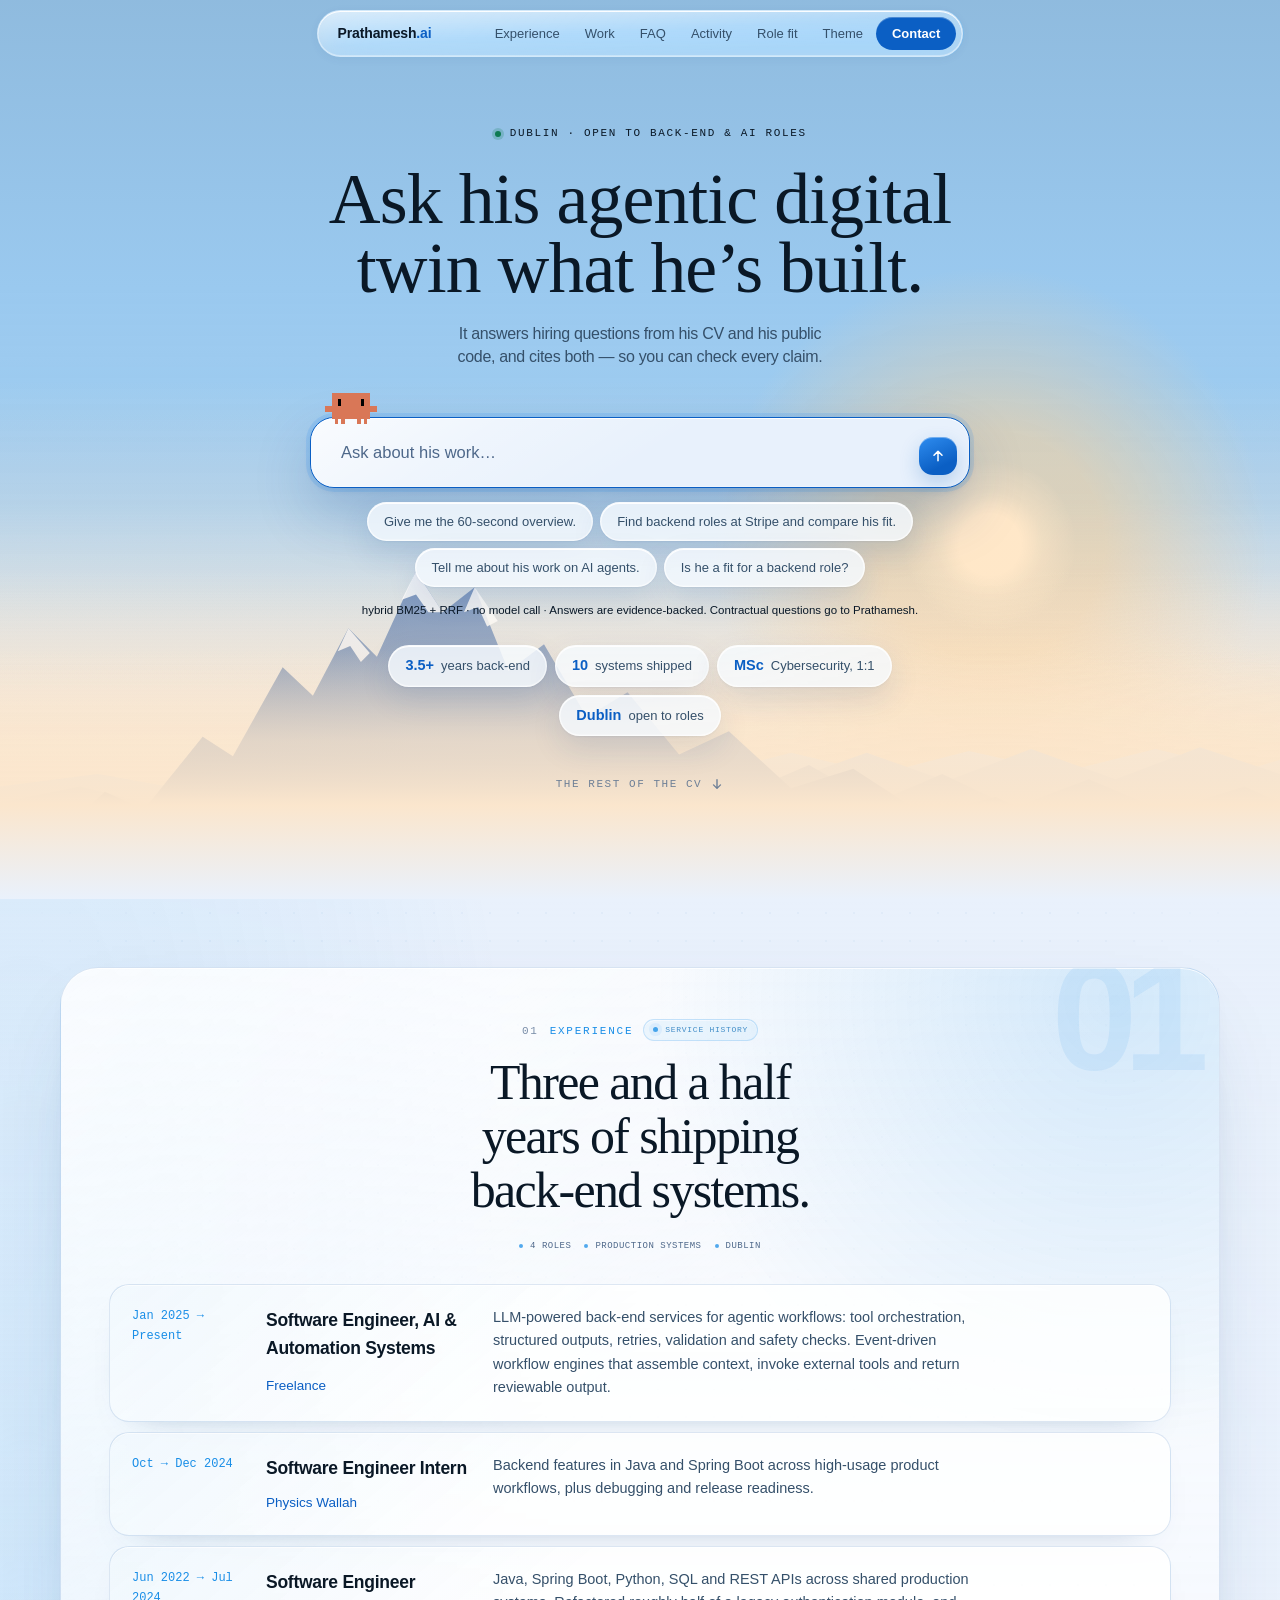
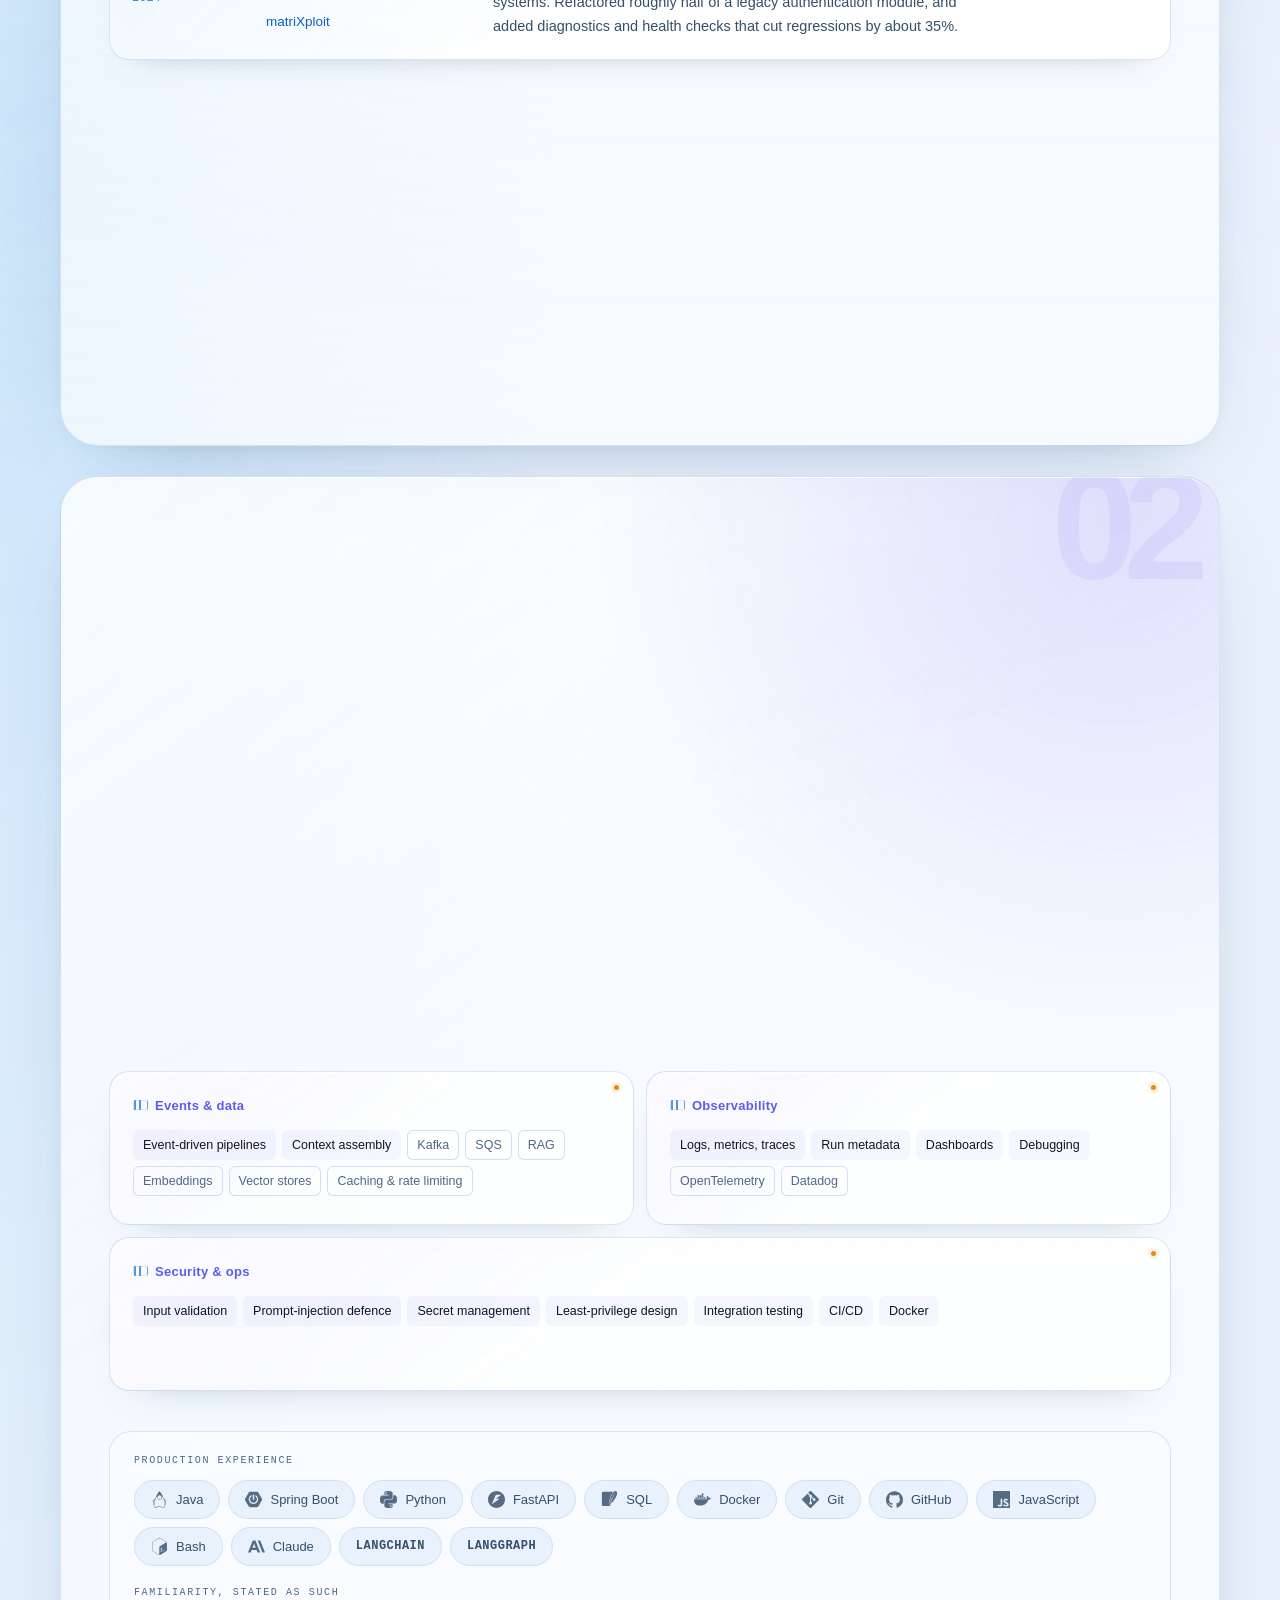
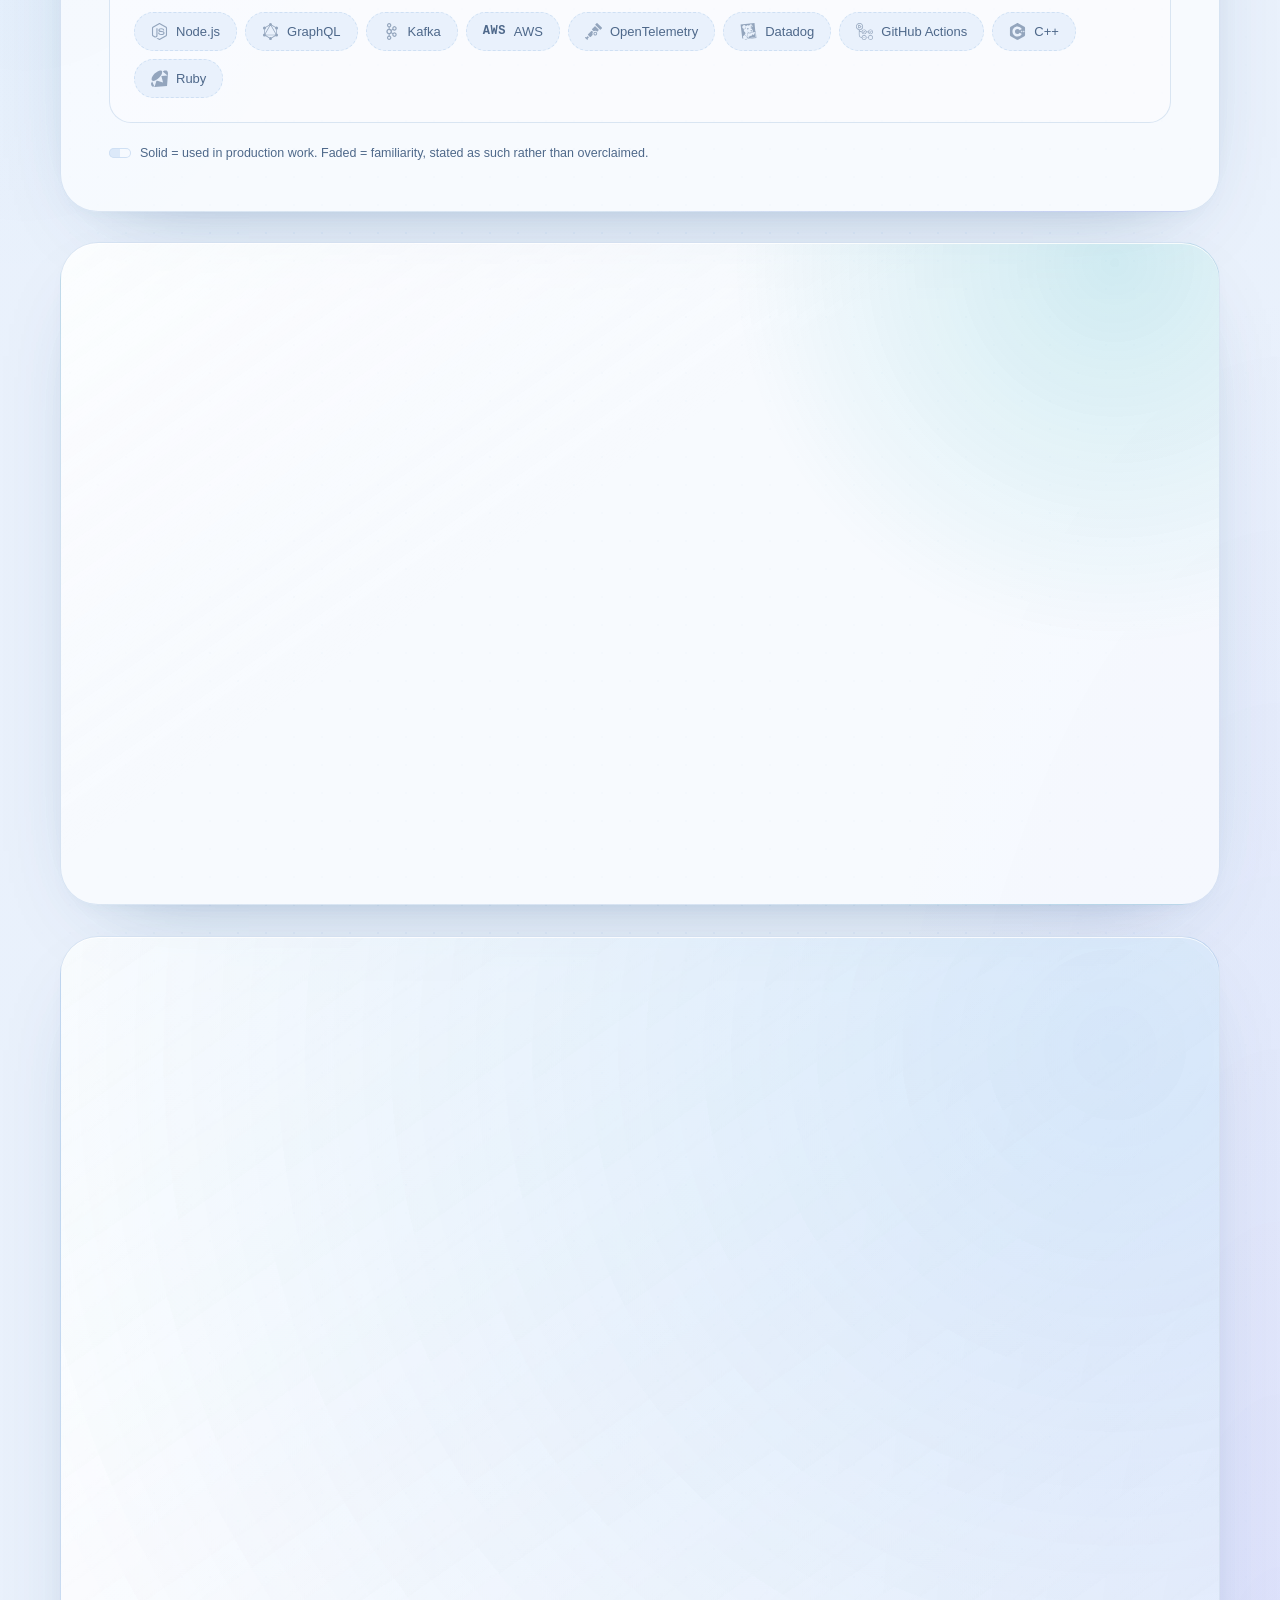
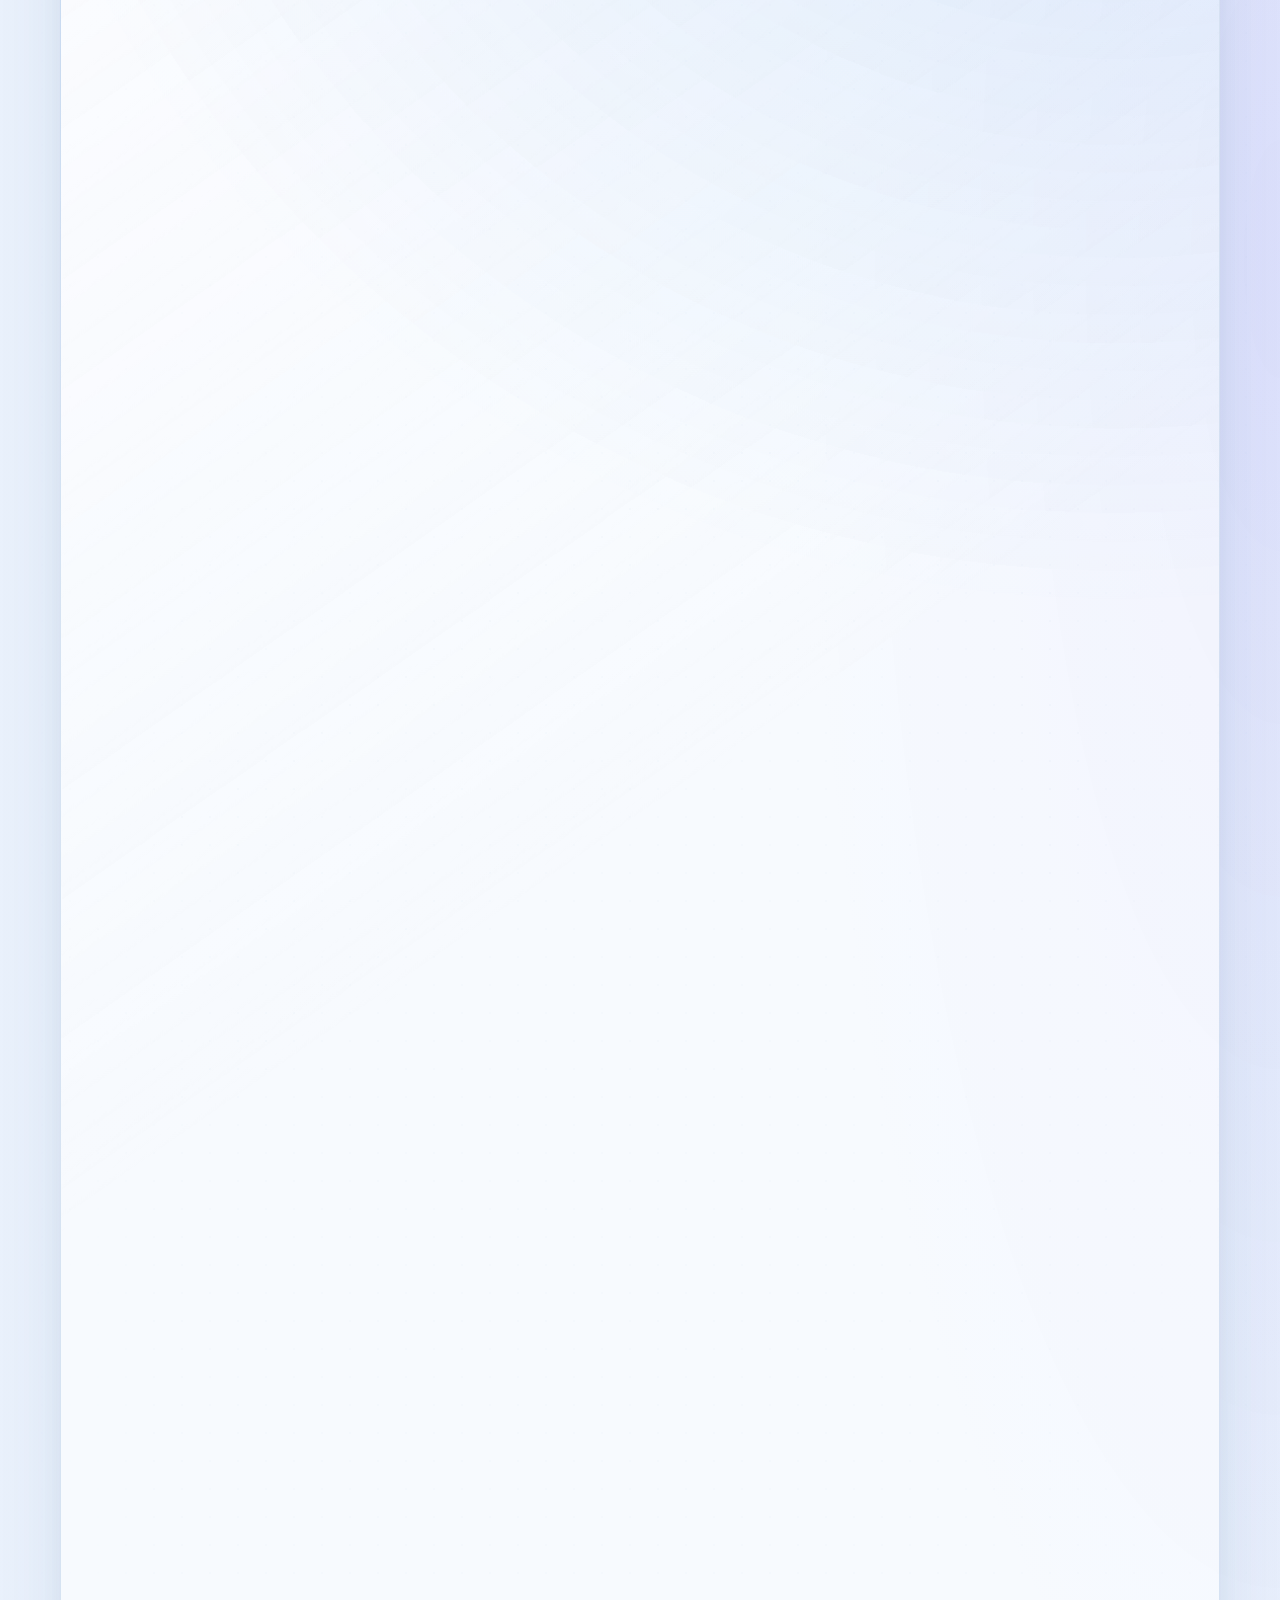
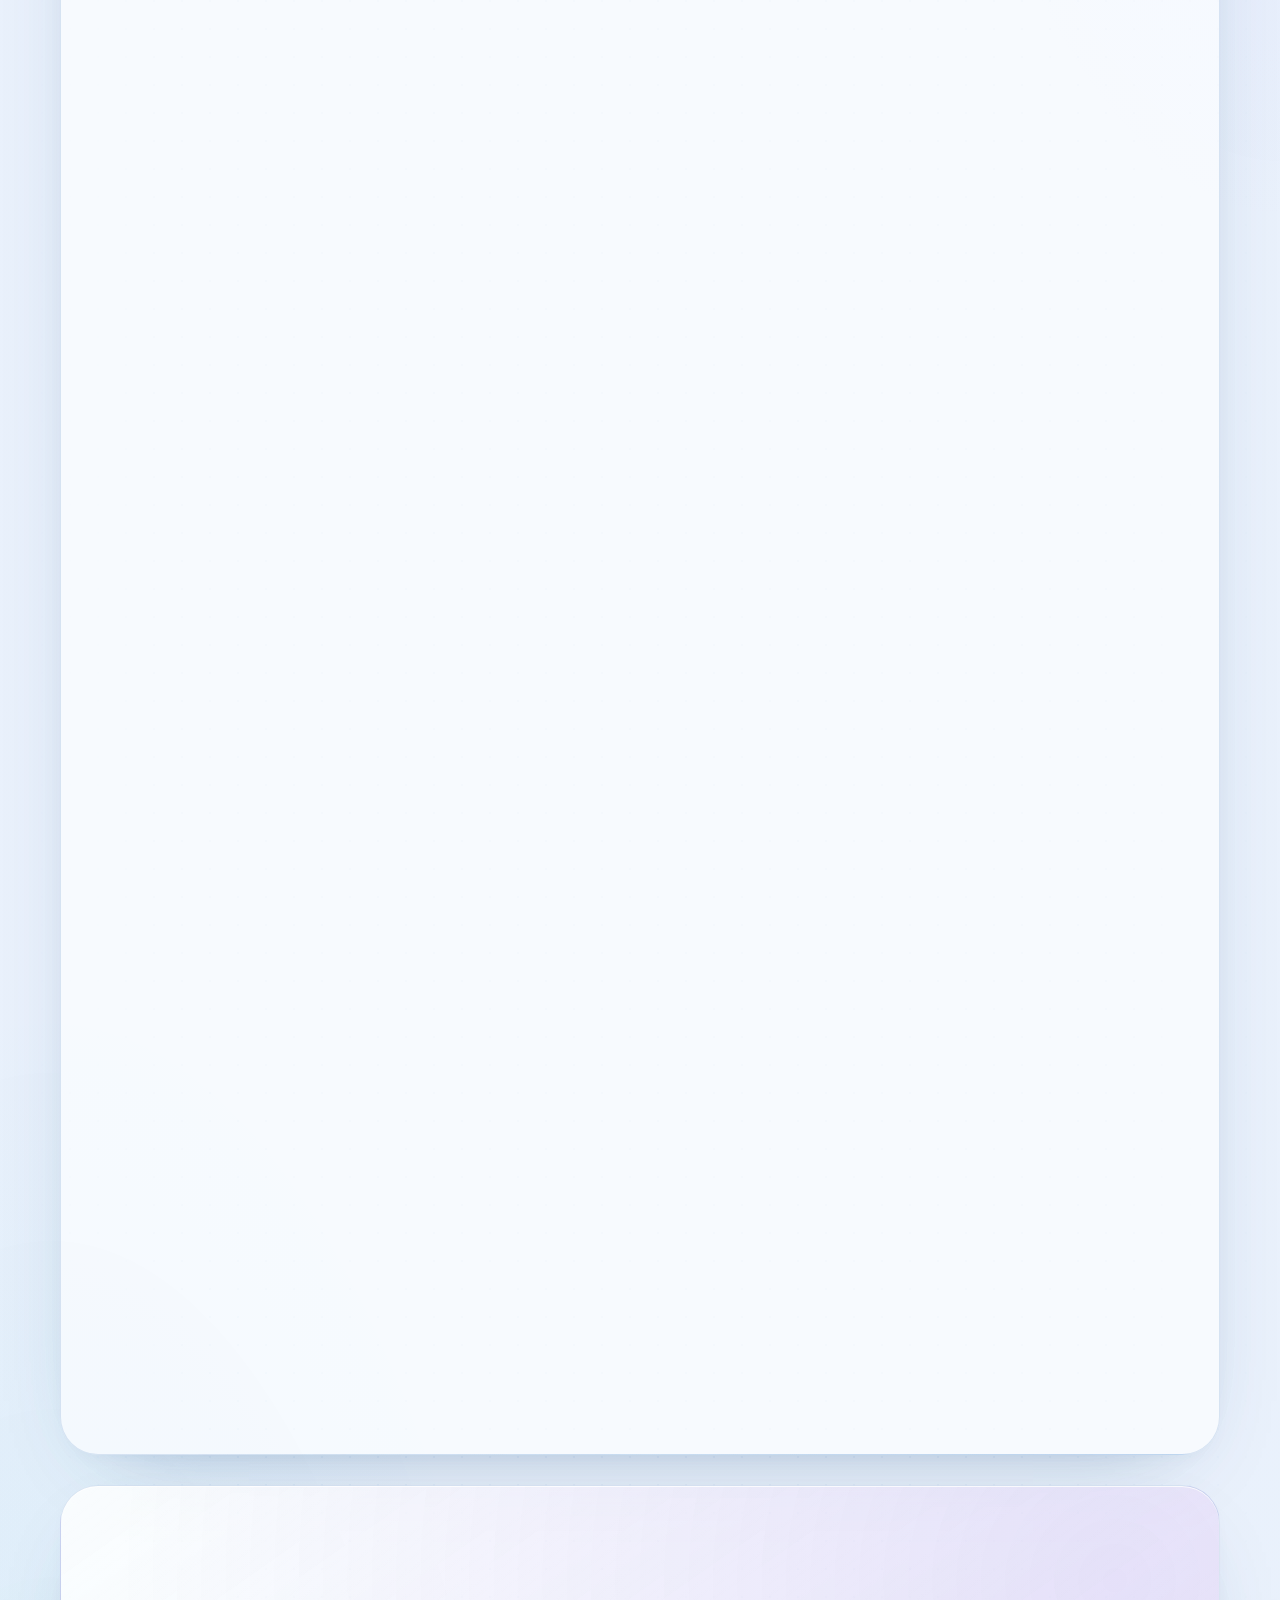
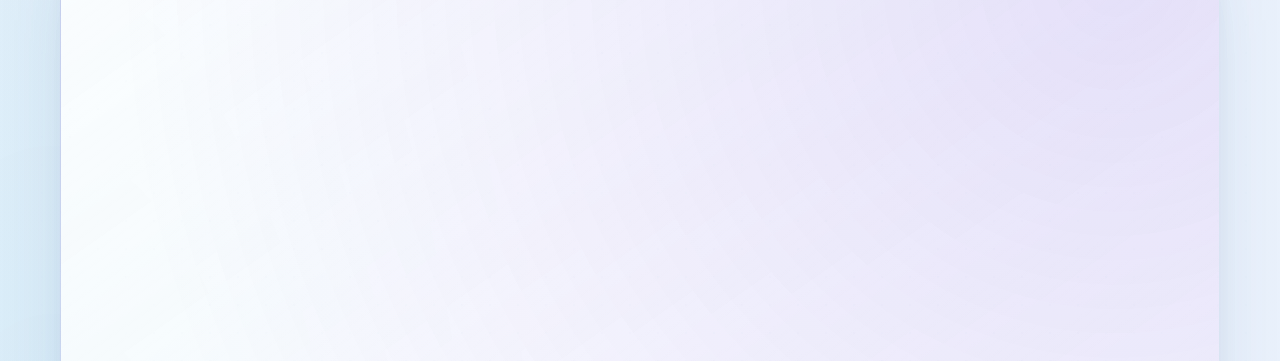
==== commit 31f154da: "Publish f891e22e5ab8a3a08bfc51cae4a39321f26d4d36" ====
--- a/index.html
+++ b/index.html
@@ -46,7 +46,7 @@
 
     <!-- Version stamp: /static is cached immutably when the URL carries ?v=, so
          bumping the stamp is how a changed asset reaches a returning browser. -->
-    <link rel="stylesheet" href="./styles.css?v=76">
+    <link rel="stylesheet" href="./styles.css?v=77">
   </head>
   <body>
     <a class="skip-link" href="#composer-input">Skip to chat</a>
@@ -533,7 +533,7 @@
     <!-- Defines the retrieval engine app.js reads. Deferred scripts run in order,
          so this is guaranteed to be in place before the application boots. -->
     <script>window.__TWIN_API_BASE__ = "https://prathamesh-digital-twin-api.onrender.com"; window.__TWIN_OFFLINE__ = false;</script>
-    <script src="./twin-local.js?v=56" defer></script>
-    <script src="./app.js?v=60" defer></script>
+    <script src="./twin-local.js?v=57" defer></script>
+    <script src="./app.js?v=64" defer></script>
   </body>
 </html>
--- a/styles.css
+++ b/styles.css
@@ -2486,3 +2486,12 @@
   }
   .bar-island::before { display: none; }
 }
+
+body.has-thread .turn { scroll-margin-top: calc(var(--bar-h) + 14px); }
+body.has-thread .dock::before,
+body.has-thread .thread:not(:empty) ~ .dock::before { top: -24px; }
+#composer textarea { min-width: 0; }
+@media (max-width: 700px) {
+  body.has-thread .thread { padding-bottom: calc(var(--chat-dock-height, 100px) + 44px); }
+  body.has-thread .turn { scroll-margin-bottom: calc(var(--chat-dock-height, 100px) + 30px); }
+}
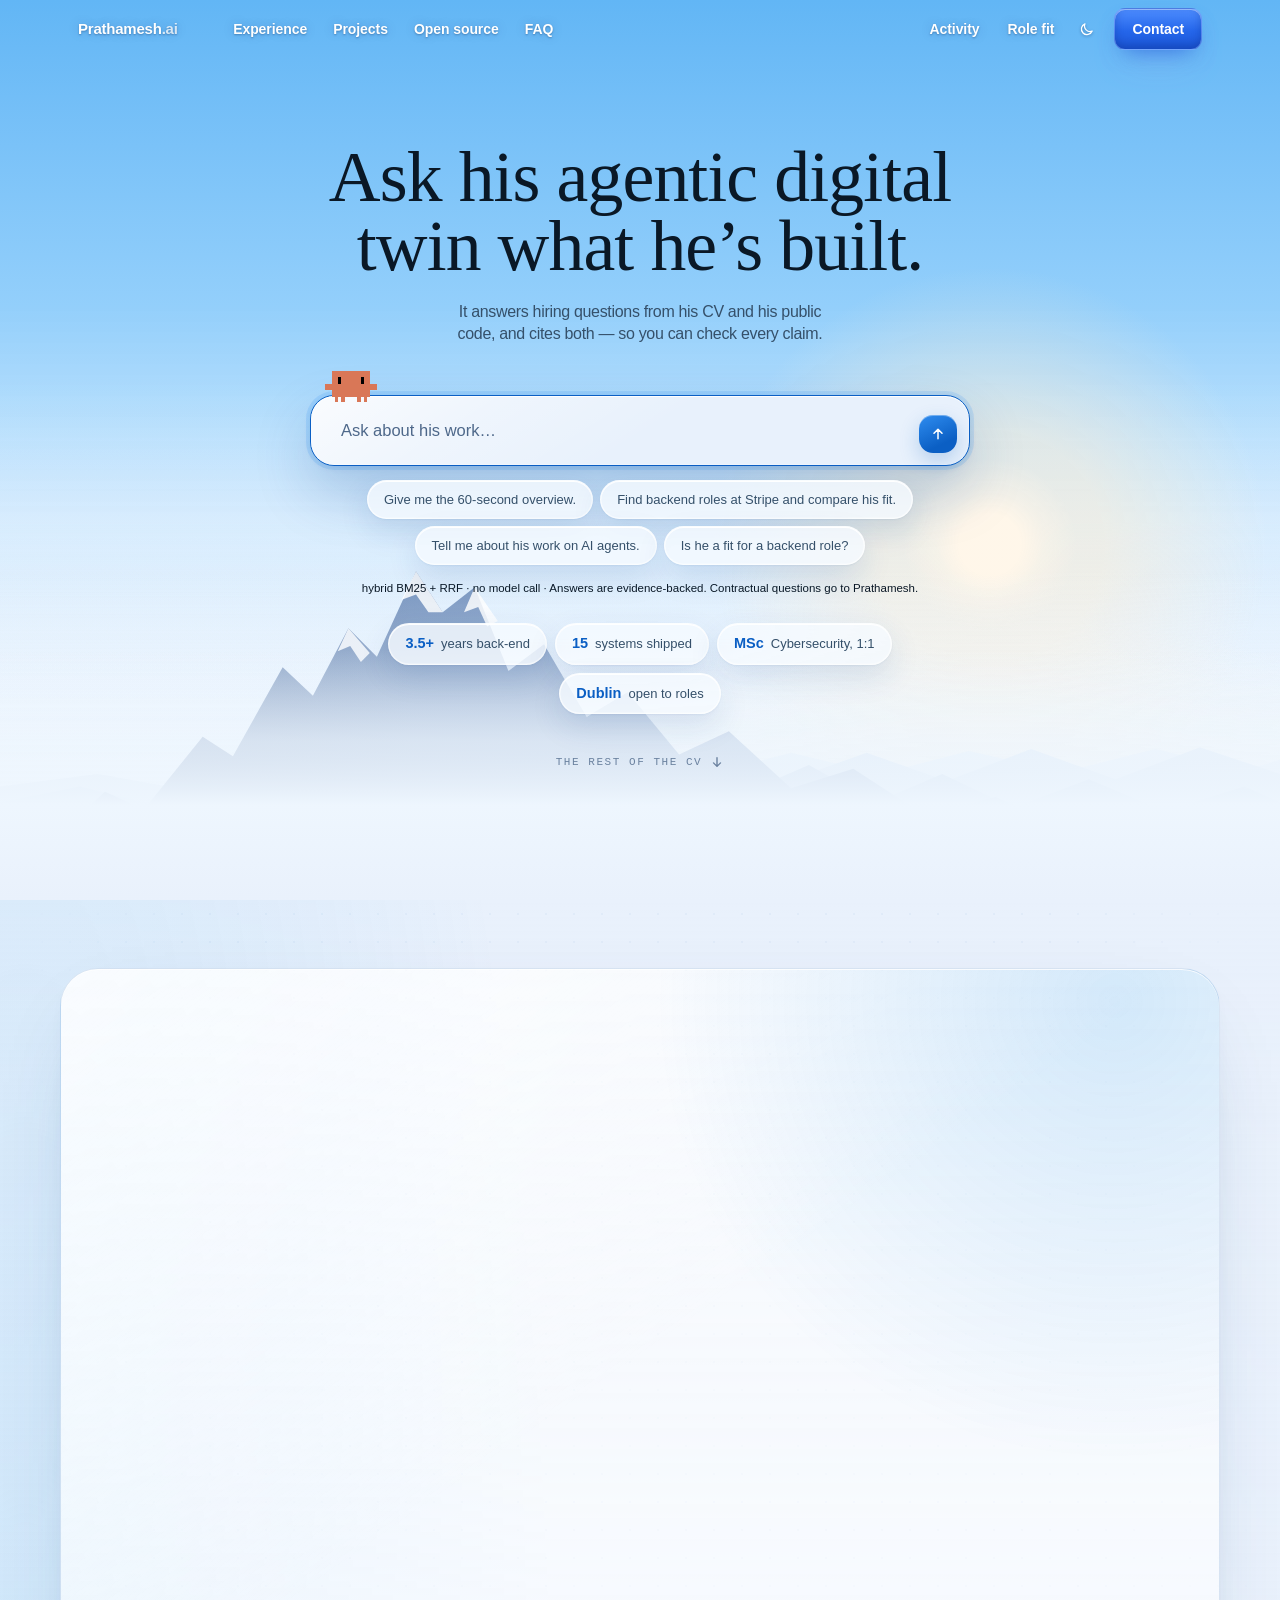
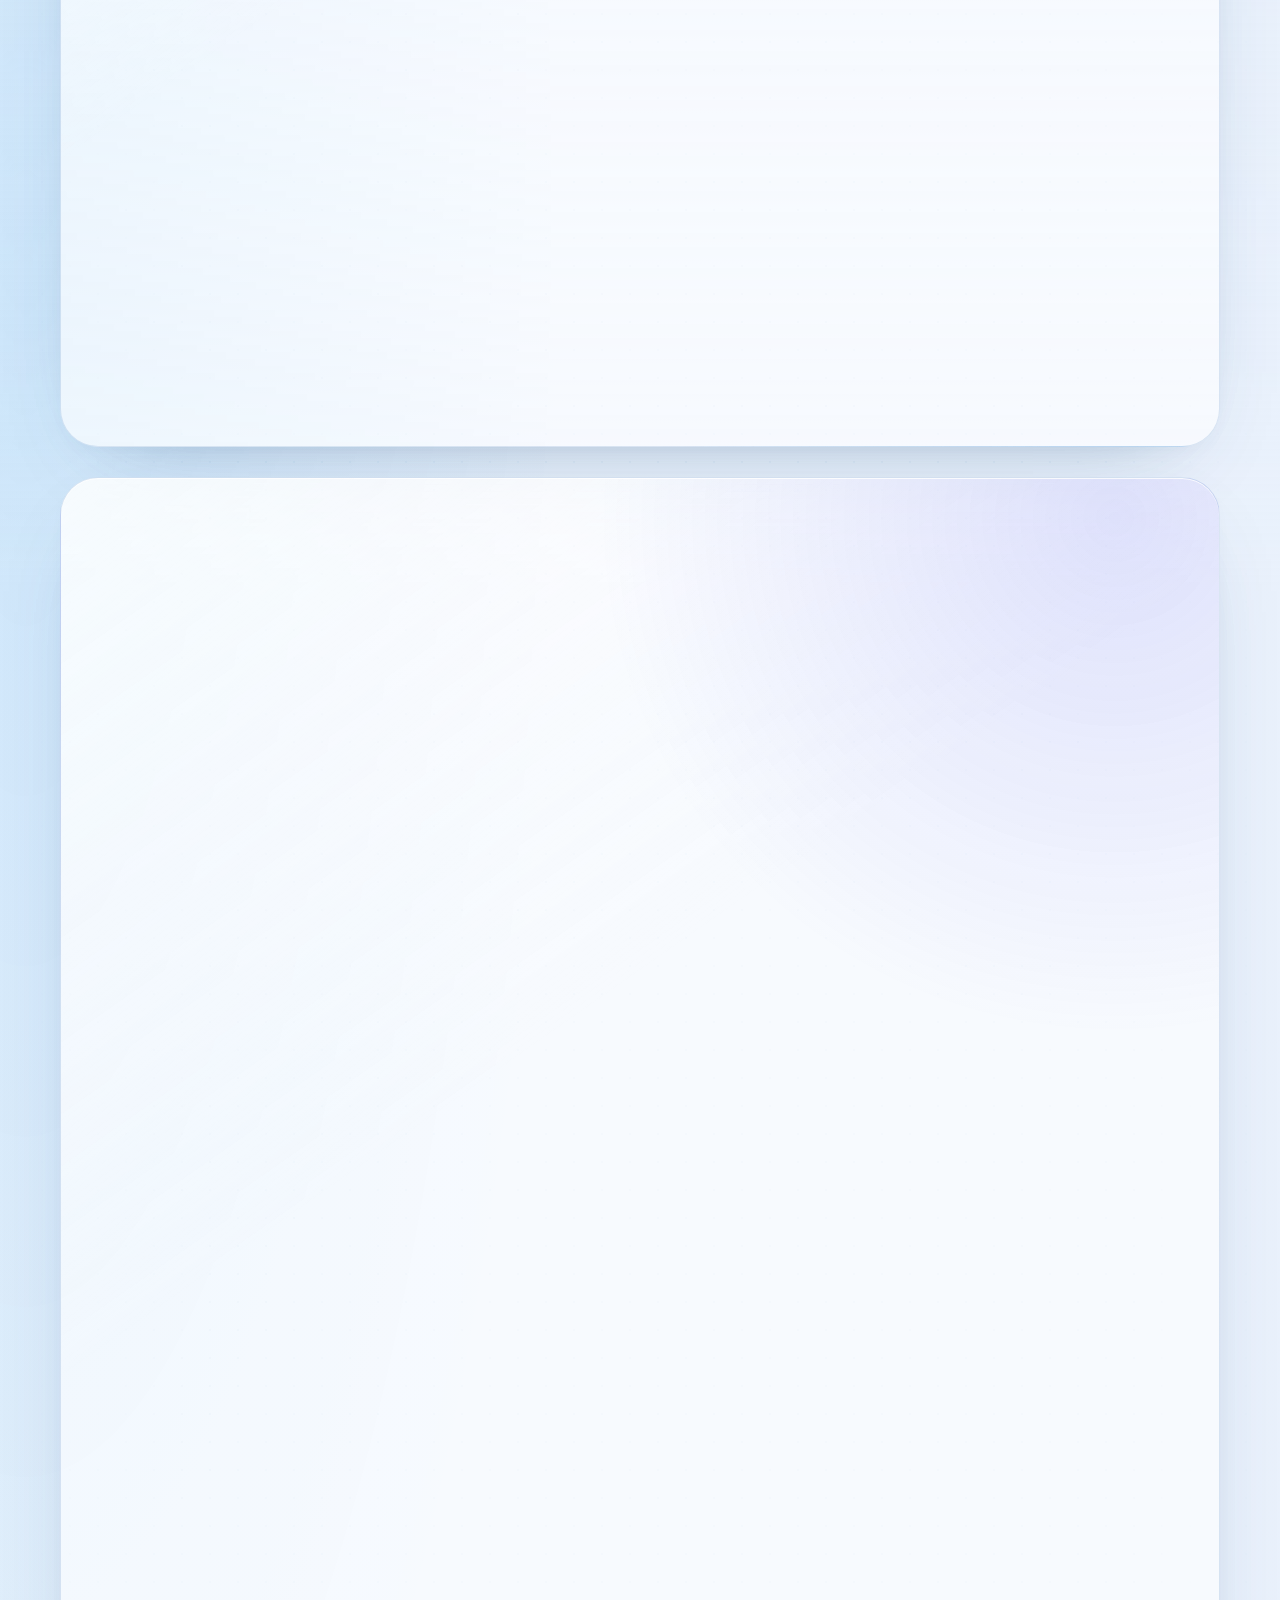
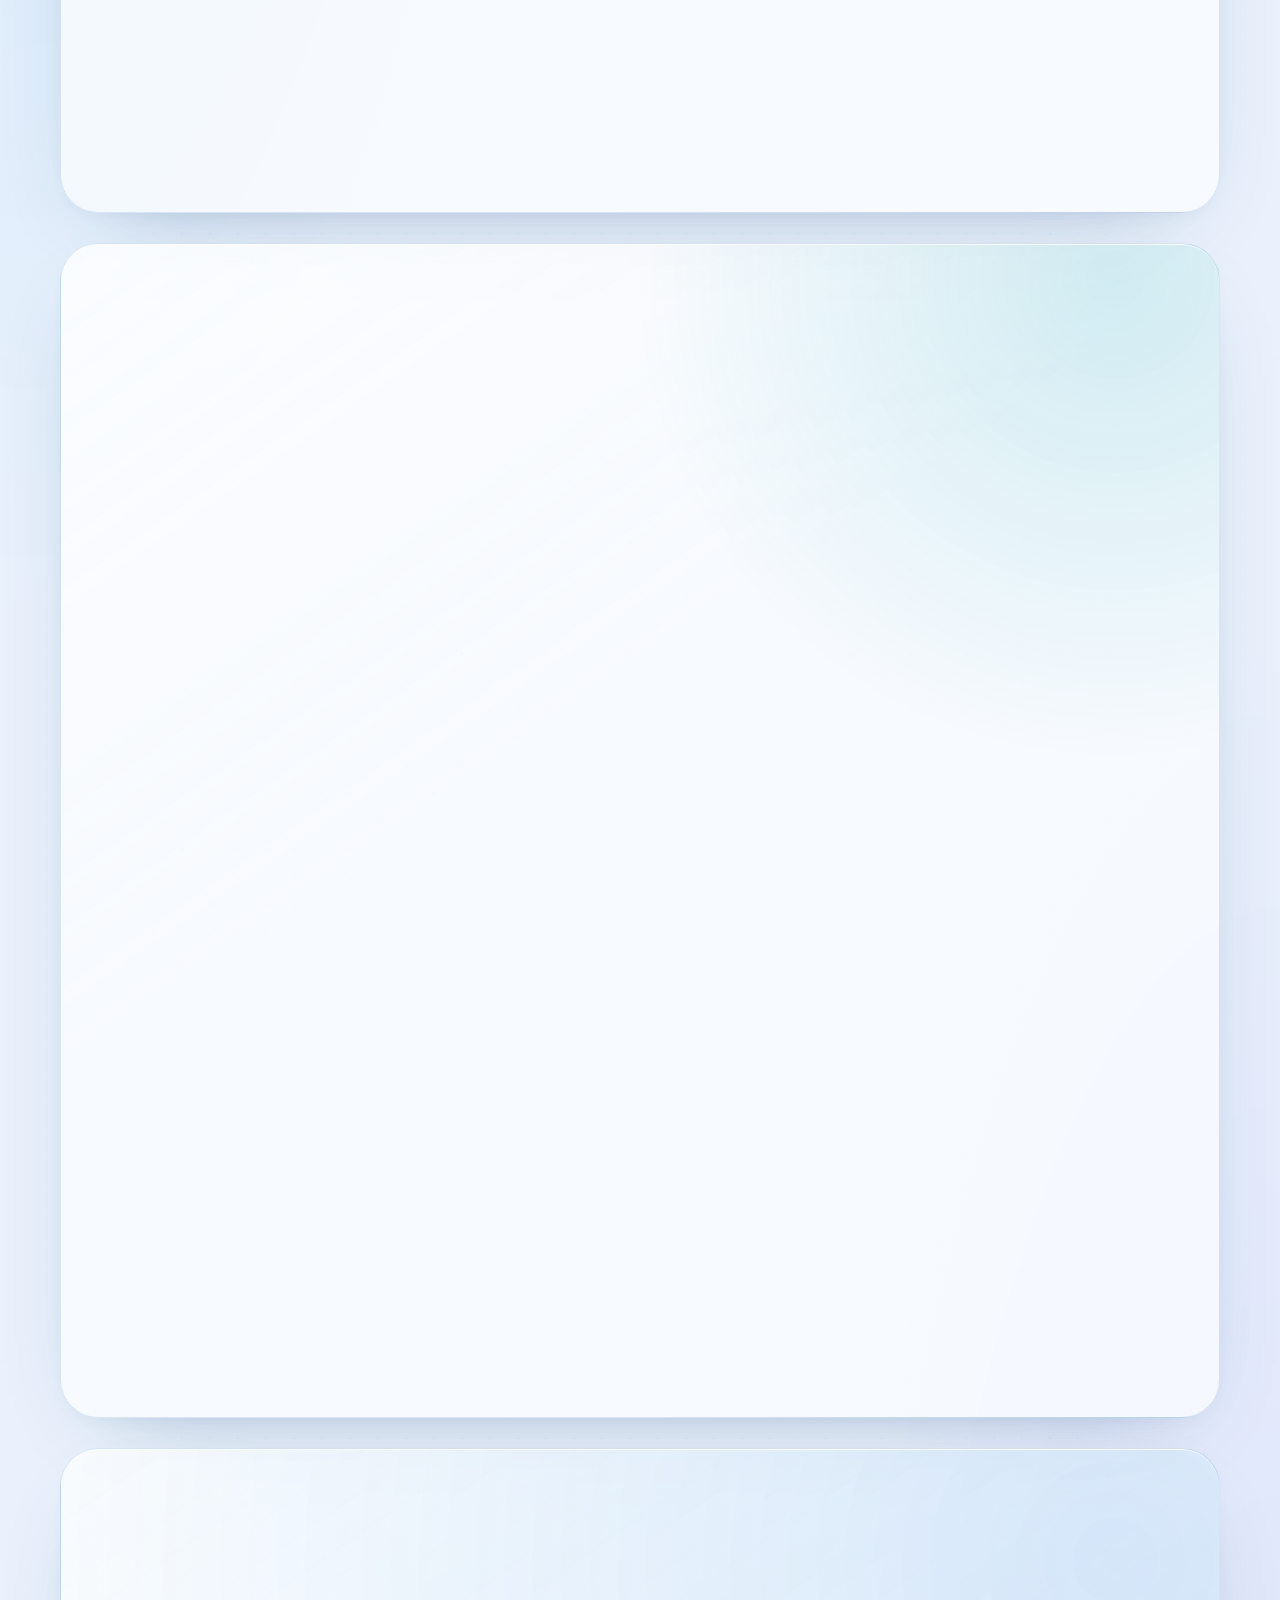
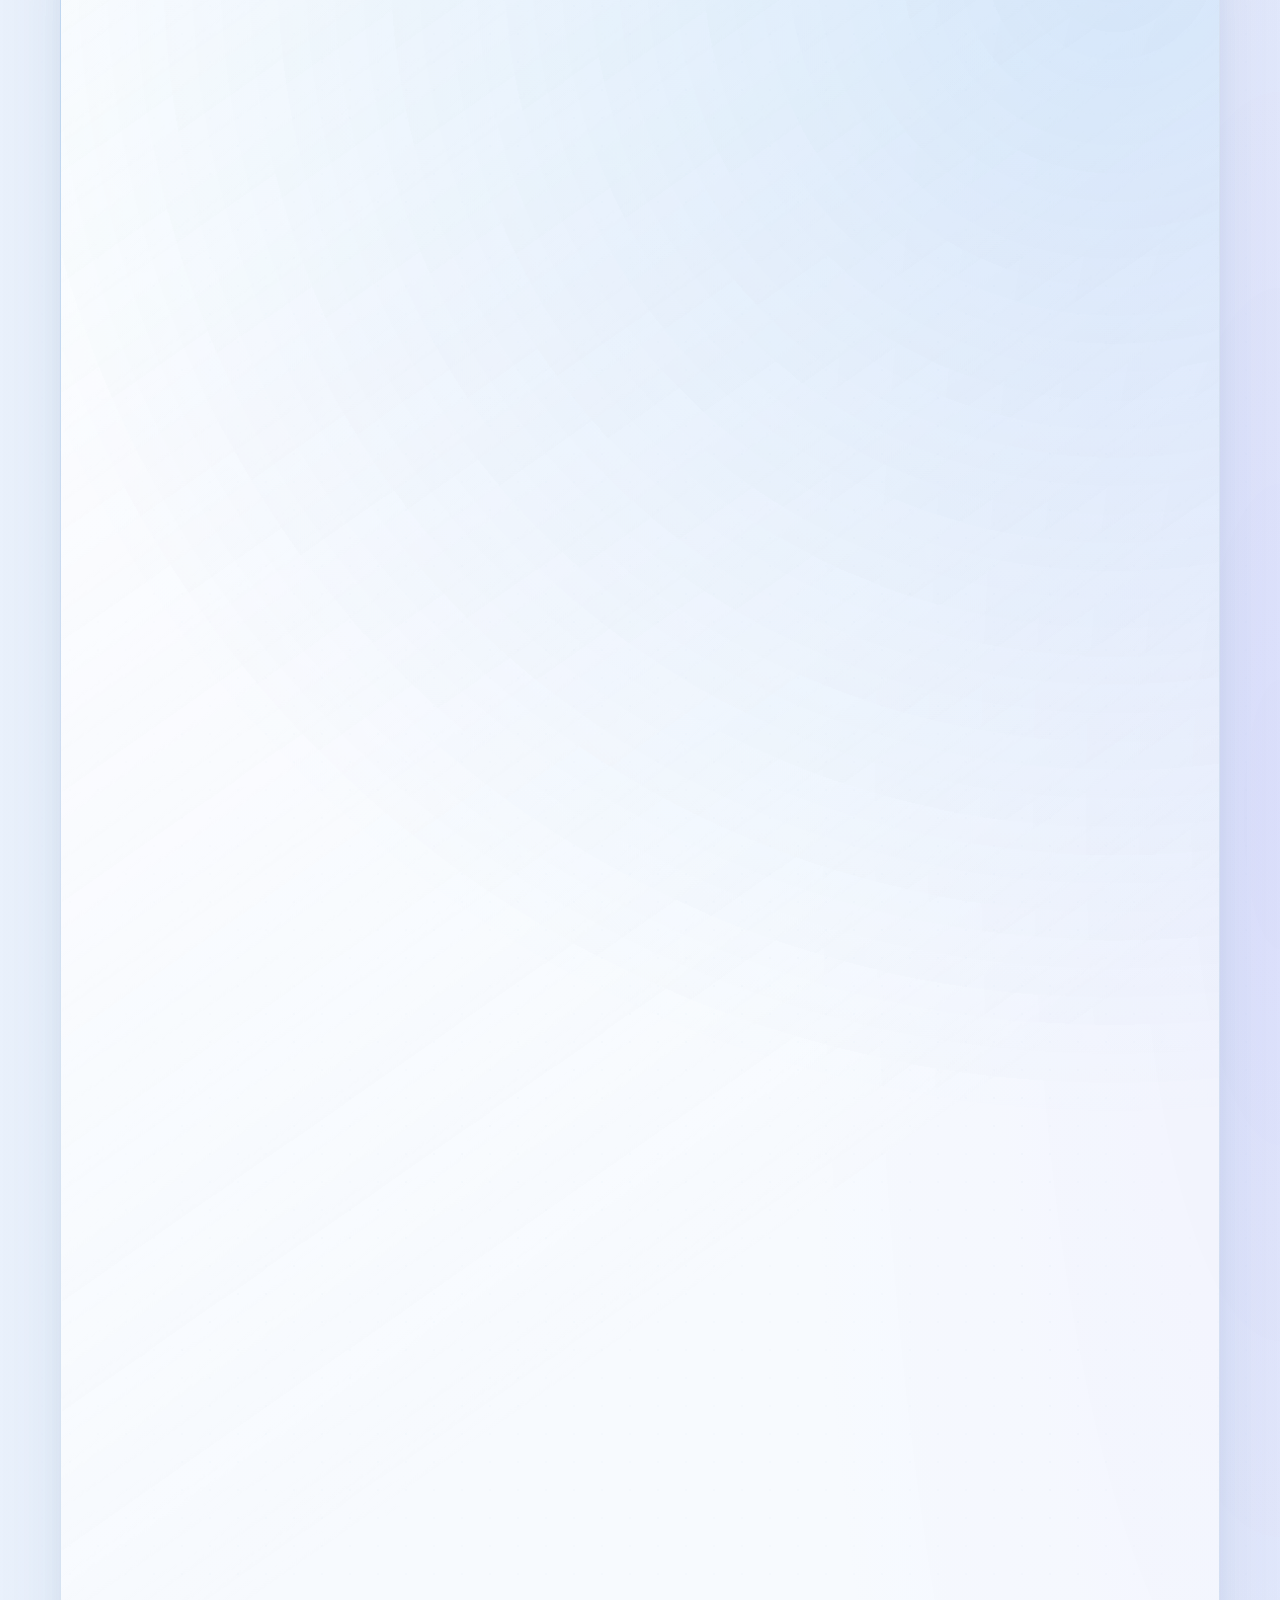
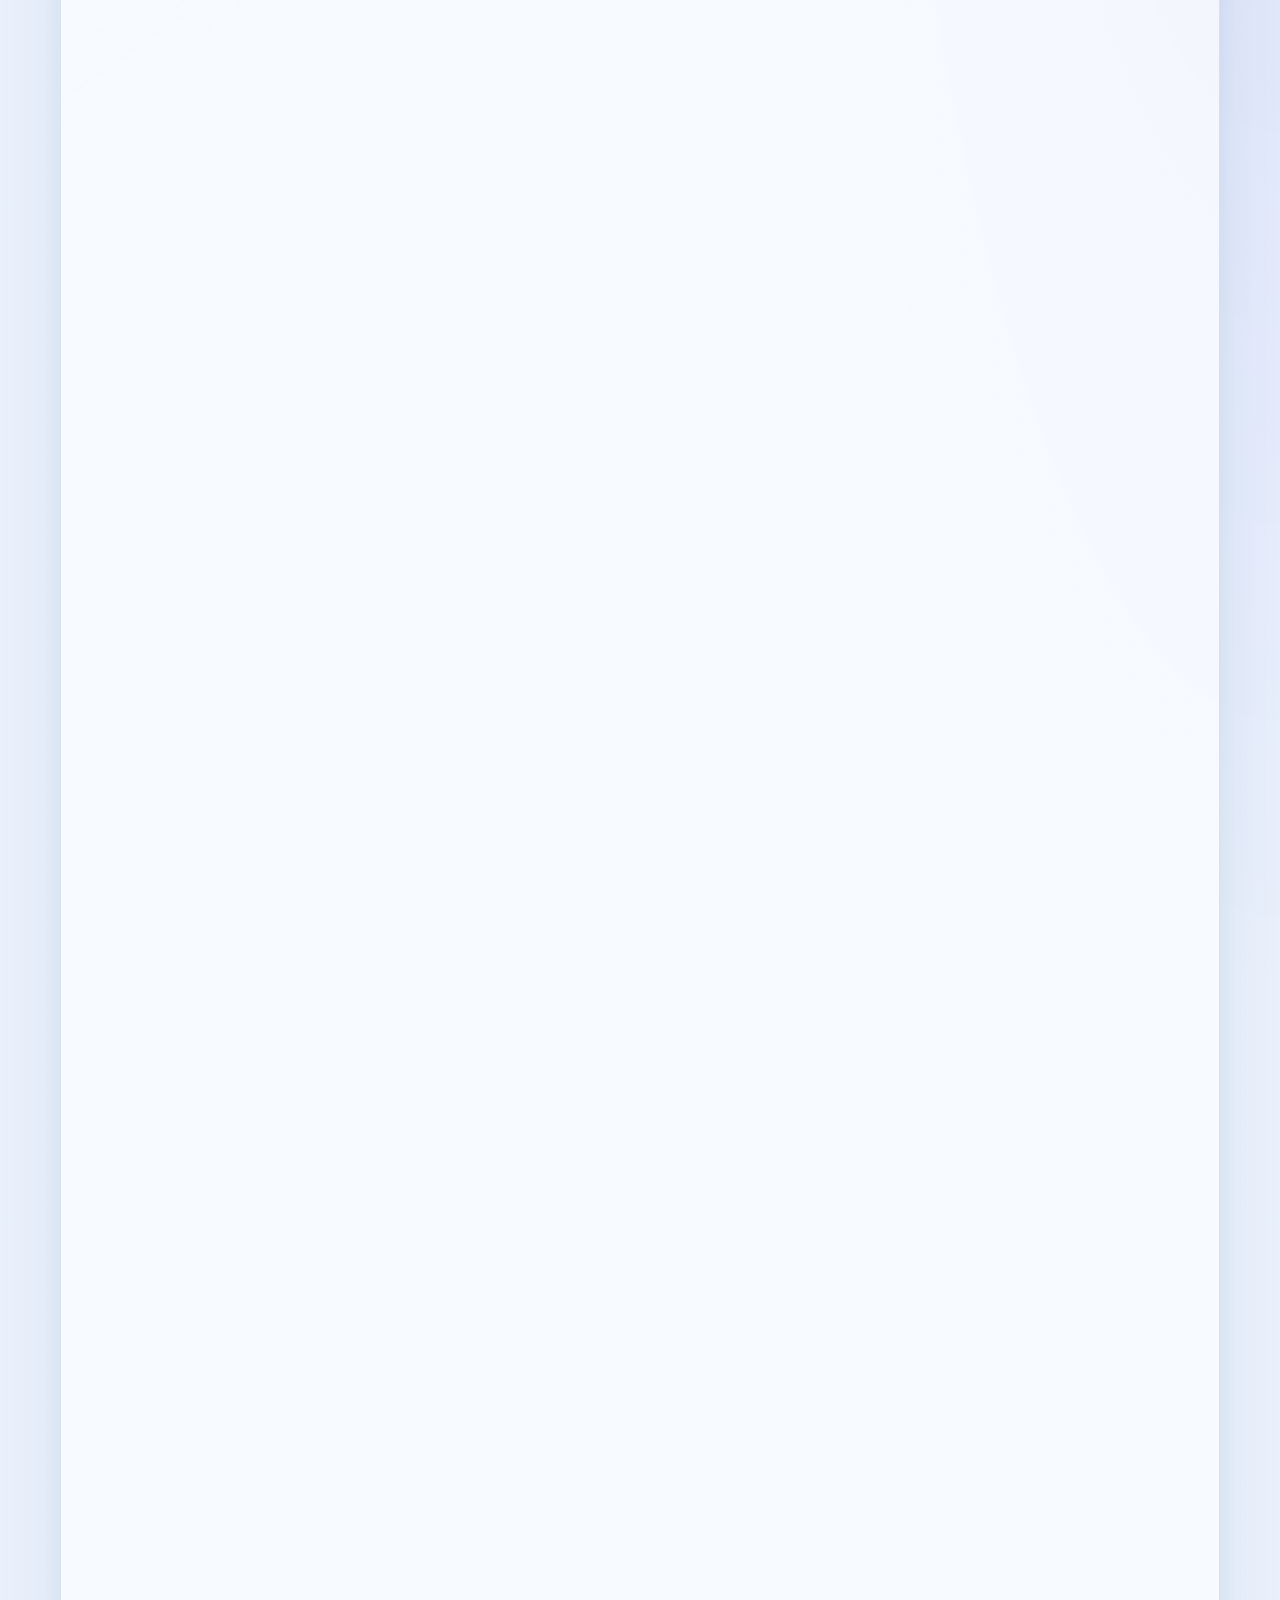
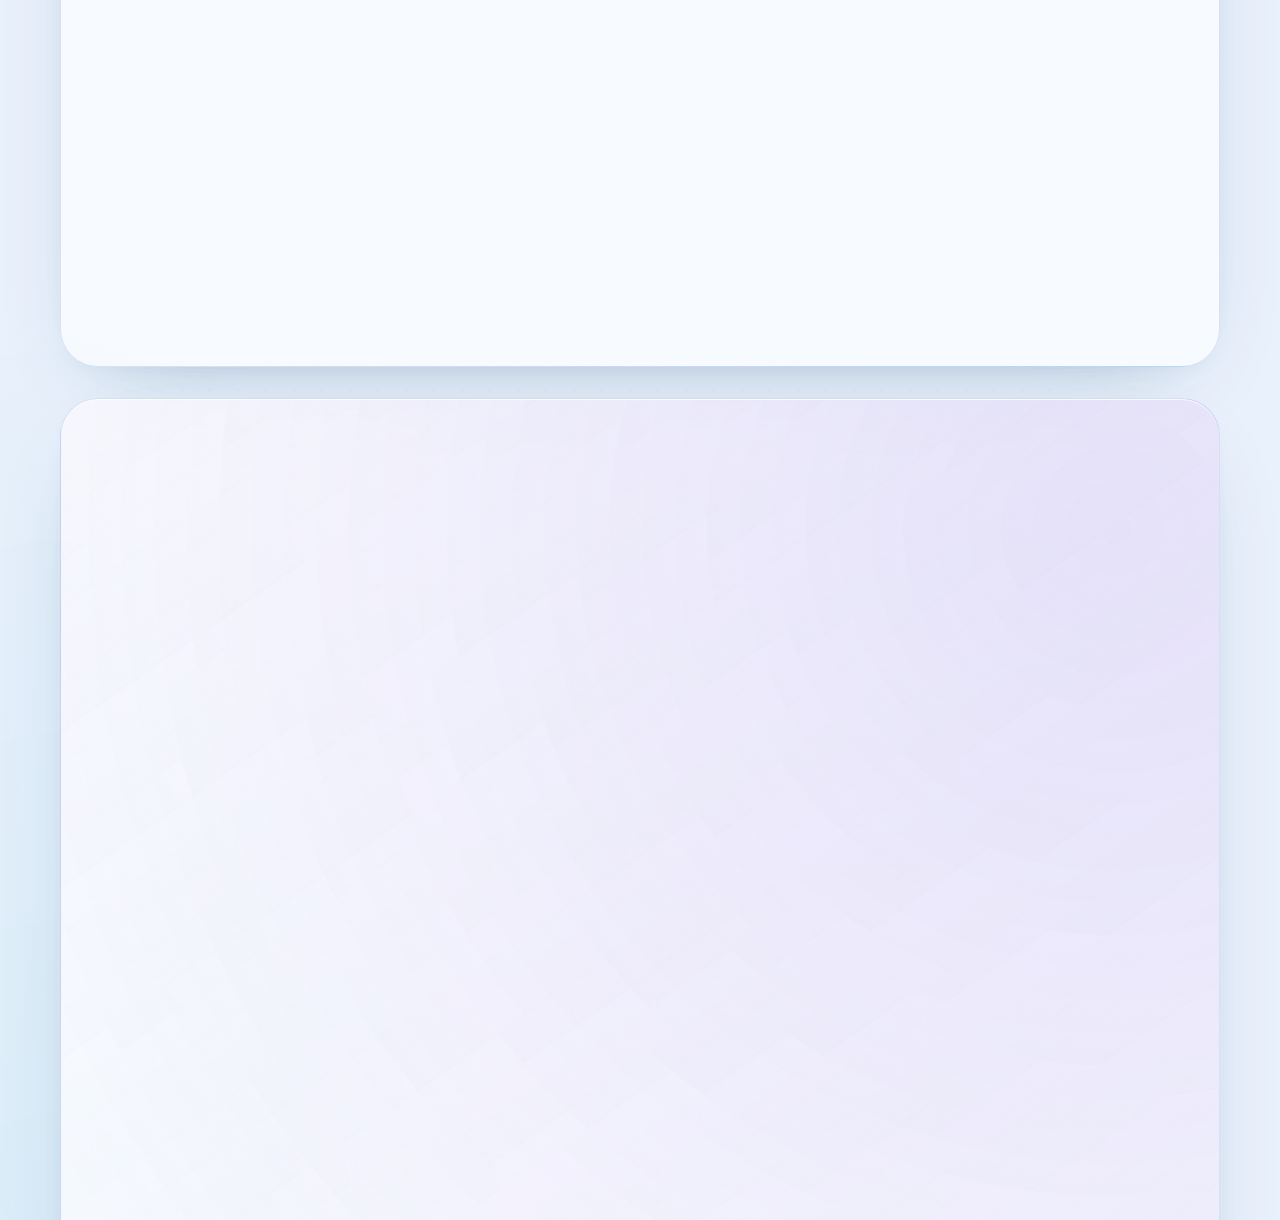
==== commit 3cba984e: "Publish 79f188fca24fc97f52b4aa17069fb5d19fe24ca6" ====
--- a/index.html
+++ b/index.html
@@ -46,7 +46,7 @@
 
     <!-- Version stamp: /static is cached immutably when the URL carries ?v=, so
          bumping the stamp is how a changed asset reaches a returning browser. -->
-    <link rel="stylesheet" href="./styles.css?v=77">
+    <link rel="stylesheet" href="./styles.css?v=81">
   </head>
   <body>
     <a class="skip-link" href="#composer-input">Skip to chat</a>
@@ -121,31 +121,42 @@
     </div>
 
     <!--
-      The bar is a positioning shell and paints nothing. All of the material
-      lives on .bar-island, so the header is a floating control rather than a
-      strip: the sky it sits over runs on, uninterrupted, to the edges.
+      No bar at all. The header is a wordmark and a few words of navigation
+      written straight onto the sky, and it scrolls away with the hero: a
+      capsule that follows you down the page is one more surface competing with
+      the CV. What does follow you is the one thing worth reaching from
+      anywhere -- the contact button, pinned top-right once the header has gone.
     -->
-    <header class="bar">
-      <div class="bar-island">
-        <a class="bar-left" href="./">
-          <!-- 112px WebP: the page renders this at 26 and 56 CSS pixels, so the
-               full-resolution JPEG (ten times the bytes) is kept only for the
-               social card, where a 112px image would be too small. -->
-          <img class="face" src="./avatar.webp?v=31" alt="" width="26" height="26">
+    <header class="site-head">
+      <div class="site-head-inner">
+        <a class="site-brand" href="/" aria-label="Prathamesh.ai, back to top">
           <span class="name">Prathamesh<em>.ai</em></span>
         </a>
-        <nav class="bar-right">
+        <nav class="site-nav" aria-label="Sections">
           <a href="#experience">Experience</a>
-          <a href="#work">Work</a>
+          <a href="#projects">Projects</a>
+          <a href="#work">Open source</a>
           <a href="#faq">FAQ</a>
-          <button class="q" id="bell" type="button">Activity<span class="dot" id="bell-dot" hidden></span></button>
-          <button class="q" id="jd-button" type="button">Role fit</button>
-          <button class="q" id="theme-button" type="button" aria-label="Theme">Theme</button>
-          <button class="q strong" id="contact-button" type="button">Contact</button>
         </nav>
-        <div class="progress" id="progress" aria-hidden="true"></div>
+        <div class="site-actions">
+          <button class="site-link" id="bell" type="button">Activity<span class="dot" id="bell-dot" hidden></span></button>
+          <button class="site-link" id="jd-button" type="button">Role fit</button>
+          <button class="site-icon" id="theme-button" type="button" aria-label="Switch light or dark theme">
+            <svg class="icon-sun" viewBox="0 0 20 20" width="16" height="16" aria-hidden="true"><circle cx="10" cy="10" r="3.6" fill="none" stroke="currentColor" stroke-width="1.6"/><path d="M10 1.8v2M10 16.2v2M1.8 10h2M16.2 10h2M4.2 4.2l1.4 1.4M14.4 14.4l1.4 1.4M4.2 15.8l1.4-1.4M14.4 5.6l1.4-1.4" stroke="currentColor" stroke-width="1.6" stroke-linecap="round"/></svg>
+            <svg class="icon-moon" viewBox="0 0 20 20" width="16" height="16" aria-hidden="true"><path d="M16.5 12.6A7 7 0 0 1 7.4 3.5a7 7 0 1 0 9.1 9.1Z" fill="none" stroke="currentColor" stroke-width="1.6" stroke-linejoin="round"/></svg>
+          </button>
+          <button class="glow-btn" id="contact-button" type="button">Contact</button>
+        </div>
       </div>
     </header>
+
+    <!-- Out of the tab order and hidden from assistive tech: it duplicates
+         #contact-button, which stays reachable at the top of the document. -->
+    <button class="glow-btn float-cta" id="float-contact" type="button" tabindex="-1" aria-hidden="true">
+      Contact<span class="float-name"> Prathamesh</span>
+      <svg viewBox="0 0 16 16" width="13" height="13" aria-hidden="true"><path d="M3 8h9M8.5 4.5 12 8l-3.5 3.5" stroke="currentColor" stroke-width="1.7" fill="none" stroke-linecap="round" stroke-linejoin="round"/></svg>
+      <span class="float-progress" id="progress"></span>
+    </button>
 
     <div class="feed-wrap"><div class="feed" id="feed" hidden>
       <div class="feed-head"><span>Activity</span><button class="linkish" id="feed-close" type="button">Close</button></div>
@@ -166,7 +177,6 @@
              not wrap the thread or the composer, or asking a question removes
              the chat from the page. -->
         <div id="intro">
-          <p class="hero-eyebrow reveal"><i></i>Dublin &middot; open to back-end &amp; AI roles</p>
           <h1 class="reveal">Ask his agentic digital twin what he&rsquo;s built.</h1>
           <p class="hero-lead reveal d1">It answers hiring questions from his CV and his public code, and cites both &mdash; so you can check every claim.</p>
         </div>
@@ -222,7 +232,7 @@
              meant to reach first, and these are the numbers that back it up. -->
         <div class="quickfacts reveal d2">
           <span><b>3.5+</b> years back-end</span>
-          <span><b>10</b> systems shipped</span>
+          <span><b>15</b> systems shipped</span>
           <span><b>MSc</b> Cybersecurity, 1:1</span>
           <span><b>Dublin</b> open to roles</span>
         </div>
@@ -336,13 +346,41 @@
       </section>
 
       <section class="band" id="projects" data-system="deployed workloads">
-        <div class="band-head reveal"><span class="kicker"><i>03</i>Selected projects</span><span class="system-chip">Deployed workloads</span><h2>Things he built to answer a question.</h2><p class="chapter-meta"><span>3 builds</span><span>2025&ndash;26</span><span>Inspectable systems</span></p></div>
+        <div class="band-head reveal"><span class="kicker"><i>03</i>Selected projects</span><span class="system-chip">Deployed workloads</span><h2>Things he built to answer a question.</h2><p class="chapter-meta"><span>6 builds</span><span>2025&ndash;26</span><span>Inspectable systems</span></p></div>
         <div class="projects">
+          <article class="project reveal">
+            <div class="project-year">2026</div>
+            <div>
+              <h3><a href="https://github.com/prathamesh-git9/driftgate" target="_blank" rel="noopener noreferrer">driftgate</a></h3>
+              <p>A RAG back end that makes retrieval quality a version-controlled property: hybrid lexical and dense search, cited answers or explicit refusal, measured evaluation and CI failure when quality regresses.</p>
+              <ul class="project-facts"><li>24 judged queries</li><li>nDCG@10 drop from 0.762 to 0.538 exits 1</li><li>Citations or explicit refusal</li></ul>
+              <div class="stack"><span>Python</span><span>HTTP</span><span>BM25</span><span>Dense retrieval</span><span>MCP</span></div>
+            </div>
+          </article>
+          <article class="project reveal">
+            <div class="project-year">2026</div>
+            <div>
+              <h3><a href="https://github.com/prathamesh-git9/feather-dictation" target="_blank" rel="noopener noreferrer">Feather Dictation</a></h3>
+              <p>A native Windows tray utility that opens the microphone while Space is held, sends completed phrases to Whisper Large v3 on Groq and types them into the focused field without a browser window or local speech model.</p>
+              <ul class="project-facts"><li>Microphone opens only while Space is held</li><li>Inserted text is never rewritten or backspaced</li><li>No normal-use audio or transcript files</li></ul>
+              <div class="stack"><span>.NET 8</span><span>WinForms</span><span>Win32</span><span>Groq</span><span>Whisper Large v3</span></div>
+            </div>
+          </article>
+          <article class="project reveal">
+            <div class="project-year">2026</div>
+            <div>
+              <h3><a href="https://github.com/prathamesh-git9/security-oracle-discrimination" target="_blank" rel="noopener noreferrer">Security Oracle Discrimination Audit</a></h3>
+              <p>A controlled study asking whether security oracles respond to program behaviour or surface form, using exploit execution for labels and a second study of real CVE fixes.</p>
+              <ul class="project-facts"><li>96 exploit-labelled variants</li><li>140 CVE fix pairs across 65 projects</li><li>Five vulnerable variants missed by all six oracles</li></ul>
+              <div class="stack"><span>Python</span><span>AST</span><span>Bandit</span><span>Semgrep</span><span>Exploit witnesses</span></div>
+            </div>
+          </article>
           <article class="project reveal">
             <div class="project-year">2026</div>
             <div>
               <h3>Agentic Job Application Platform</h3>
               <p>A full-stack platform automating ATS workflows through agent-driven task execution, persistent state, human review gates and structured outputs. Tool execution layers with validation, retries and workflow controls keep long task chains inspectable.</p>
+              <ul class="project-facts"><li>Persistent state</li><li>Human review gates</li><li>Validation and retries</li></ul>
               <div class="stack"><span>Python</span><span>FastAPI</span><span>SQL</span><span>Agent workflows</span><span>Supabase</span></div>
             </div>
           </article>
@@ -351,6 +389,7 @@
             <div>
               <h3>AI Agent Evaluation Harness</h3>
               <p>Compares agent responses, surfaces failure modes and improves orchestration through reproducible runs rather than intuition. Scoring, parsing and run metadata support iterative tuning of prompts, tool selection and error handling.</p>
+              <ul class="project-facts"><li>Reproducible runs</li><li>Scoring and parsing</li><li>Run metadata</li></ul>
               <div class="stack"><span>Python</span><span>Tool calling</span><span>Structured outputs</span><span>Prompt evals</span></div>
             </div>
           </article>
@@ -359,6 +398,7 @@
             <div>
               <h3>SAFECode</h3>
               <p>An AI-assisted code review tool that analyses source for vulnerabilities and returns structured findings for triage, with clear input validation and predictable outputs so it fits into an existing developer workflow.</p>
+              <ul class="project-facts"><li>Structured vulnerability findings</li><li>Clear input validation</li><li>Predictable outputs</li></ul>
               <div class="stack"><span>Python</span><span>FastAPI</span><span>Security analysis</span><span>AI workflows</span></div>
             </div>
           </article>
@@ -420,7 +460,7 @@
           <div class="live-rows">
             <div><span class="k">Model</span><span class="v" id="rail-model">…</span></div>
             <div><span class="k">Grounding</span><span class="v ok">per claim</span></div>
-            <div><span class="k">Repos</span><span class="v" id="rail-repos">10</span></div>
+            <div><span class="k">Repos</span><span class="v" id="rail-repos">15</span></div>
             <div><span class="k">Sources</span><span class="v">CV + GitHub</span></div>
           </div>
           <div class="runtime-map" aria-hidden="true">
@@ -447,7 +487,7 @@
       </section>
 
       <section class="band" id="work" data-system="repository mesh">
-        <div class="band-head reveal"><span class="kicker"><i>05</i>Open source</span><span class="system-chip">Repository mesh</span><h2>Ten systems, built around correctness.</h2><p class="chapter-meta"><span>Live GitHub data</span><span>Public code</span><span>Evidence linked</span></p></div>
+        <div class="band-head reveal"><span class="kicker"><i>05</i>Open source</span><span class="system-chip">Repository mesh</span><h2>Fifteen systems, built around correctness.</h2><p class="chapter-meta"><span>Live GitHub data</span><span>Public code</span><span>Evidence linked</span></p></div>
         <div class="cards" id="work-cards"></div>
         <div class="certs reveal">
           <span class="kicker">Also completed</span>
@@ -461,7 +501,7 @@
           <details><summary>Is this actually accurate?</summary><p>Every claim is retrieved from his CV or public repositories and cited underneath the answer. If something isn't evidenced, the agentic digital twin says so rather than guessing.</p></details>
           <details><summary>Can it negotiate or accept an offer?</summary><p>No. It speaks about the work; it cannot commit anything on his behalf. Salary, offers, start dates and anything contractual are refused by design and handed to Prathamesh directly.</p></details>
           <details><summary>Why does it ask my name?</summary><p>So it can point you at the most relevant work. It's optional. Skipping gives you the identical conversation.</p></details>
-          <details><summary>What is it built on?</summary><p>Python, FastAPI and SQLite with a provider-agnostic model layer. The source is public on GitHub, alongside the ten systems it talks about.</p></details>
+          <details><summary>What is it built on?</summary><p>Python, FastAPI and SQLite with a provider-agnostic model layer. The source is public on GitHub, alongside the fifteen systems it talks about.</p></details>
         </div>
       </section>
       <section class="band" id="cta" data-system="public endpoint">
@@ -534,6 +574,6 @@
          so this is guaranteed to be in place before the application boots. -->
     <script>window.__TWIN_API_BASE__ = "https://prathamesh-digital-twin-api.onrender.com"; window.__TWIN_OFFLINE__ = false;</script>
     <script src="./twin-local.js?v=57" defer></script>
-    <script src="./app.js?v=64" defer></script>
+    <script src="./app.js?v=65" defer></script>
   </body>
 </html>
--- a/styles.css
+++ b/styles.css
@@ -21,10 +21,12 @@
   --sky-low: #e9f1fc;
   --sun-core: #ffffff;
 
-  --sky-high: #9ac9ef;
-  --dawn: #fbe6cd;
-  --dawn-hot: #ffdfae;
-  --sun-halo: rgba(255, 208, 146, .5);
+  --sky-crown: #62b6f5;
+  --sky-high: #93cffb;
+  --sky-fade: #cde8fd;
+  --dawn: #eef6fe;
+  --dawn-hot: #fff1da;
+  --sun-halo: rgba(255, 238, 212, .5);
 
   --ridge-1: #5878a8;
   --ridge-1-lit: #8fabd2;
@@ -71,7 +73,9 @@
   --sky-mid: #061523;
   --sky-low: #071120;
   --sun-core: #bcdcff;
+  --sky-crown: #0f2339;
   --sky-high: #10263f;
+  --sky-fade: #10263f;
   --dawn: #2a2b46;
   --dawn-hot: #7a5570;
   --sun-halo: rgba(214, 146, 168, .28);
@@ -131,11 +135,11 @@
 .range-sky {
   position: absolute; inset: 0;
   background: linear-gradient(180deg,
-    color-mix(in srgb, var(--sky-high) 93%, #000) 0%,
-    var(--sky-high) 32%,
-    color-mix(in srgb, var(--sky-high) 92%, transparent) 56%,
-    color-mix(in srgb, var(--sky-high) 40%, transparent) 70%,
-    transparent 84%);
+    var(--sky-crown) 0%,
+    var(--sky-high) 34%,
+    color-mix(in srgb, var(--sky-fade) 92%, transparent) 58%,
+    color-mix(in srgb, var(--sky-fade) 45%, transparent) 72%,
+    transparent 86%);
 }
 
 .dawn {
@@ -203,20 +207,10 @@
   .dawn { height: min(48vh, 360px); }
 }
 
-.bar { position: sticky; top: 0; z-index: 40; padding: 10px clamp(12px, 3vw, 30px) 0; pointer-events: none; }
-.bar-island { pointer-events: auto; display: flex; align-items: center; gap: clamp(18px, 4vw, 52px); width: fit-content; max-width: min(var(--island-w), 100%); margin: 0 auto; padding: 6px 6px 6px 20px; border-radius: var(--r-pill); }
-.bar-left { display: flex; align-items: center; gap: 9px; text-decoration: none; color: inherit; }
-.face { border-radius: 50%; object-fit: cover; }
-.name { font-size: 14px; font-weight: 550; letter-spacing: -.01em; }
-.name em { font-style: normal; color: var(--clay); }
-.bar-right { margin-left: auto; display: flex; align-items: center; gap: 2px; }
-.bar-right a { font-size: 13.5px; color: var(--ink-2); text-decoration: none; padding: 7px 11px; border-radius: var(--r-sm); transition: color .18s var(--ease), background .18s var(--ease); }
-.bar-right a:hover { color: var(--ink); background: var(--paper-2); }
-
 .q { position: relative; font: inherit; font-size: 13.5px; cursor: pointer; color: var(--ink-2); background: none; border: 0; border-radius: var(--r-sm); padding: 7px 11px; transition: color .18s var(--ease), background .18s var(--ease); }
 .q:hover { color: var(--ink); background: var(--paper-2); }
-.q.strong { color: var(--clay); font-weight: 550; }
-.q .dot { position: absolute; top: 4px; right: 4px; width: 6px; height: 6px; border-radius: 50%; background: var(--clay); }
+.name { font-size: 15px; font-weight: 600; letter-spacing: -.015em; }
+.name em { font-style: normal; color: var(--clay); }
 
 main { position: relative; z-index: 2; }
 
@@ -231,8 +225,6 @@
 #intro, .dock-note { text-align: center; }
 .suggestions, .quickfacts { justify-content: center; }
 
-.hero-eyebrow { align-self: center; }
-
 #intro h1 { color: var(--ink); }
 
 .ask-hero h1 { font-size: clamp(40px, 5.6vw, 80px); line-height: .96; letter-spacing: -.0125em; font-weight: 500; text-wrap: balance; }
@@ -241,22 +233,6 @@
 
 .hero-lead { color: var(--ink-2); font-size: clamp(16px, 1.2vw, 19px); line-height: 1.4; font-weight: 500; letter-spacing: -.02em; margin: 20px auto 0; max-width: 560px; }
 
-.hero-eyebrow {
-  display: inline-flex; align-items: center; gap: 9px;
-  font: 400 11px/1 var(--mono); letter-spacing: .15em; text-transform: uppercase;
-
-  white-space: nowrap;
-
-  color: var(--ink);
-  background: none; border: 0; padding: 0;
-  margin-bottom: 26px;
-  -webkit-backdrop-filter: none; backdrop-filter: none;
-}
-.hero-eyebrow i {
-  width: 6px; height: 6px; border-radius: 50%; flex: none;
-  background: var(--ok);
-  box-shadow: 0 0 0 3px color-mix(in srgb, var(--ok) 22%, transparent);
-}
 .hero-sub { color: var(--ink-2); font-size: clamp(14.5px, 1vw, 17px); margin-top: 10px; max-width: 56ch; line-height: 1.6; }
 
 .thread { display: flex; flex-direction: column; gap: 28px; padding: 34px 0 8px; }
@@ -517,13 +493,10 @@
 .toast { position: fixed; left: 50%; bottom: 26px; transform: translateX(-50%); z-index: 95; background: var(--ink); color: var(--paper); padding: 11px 21px; border-radius: var(--r-pill); font-size: 13.5px; animation: rise .25s var(--ease); }
 
 @media (max-width: 820px) {
-  .bar-right a { display: none; }
   .timeline li { grid-template-columns: minmax(0, 1fr); gap: 8px; }
 }
 
 @media (max-width: 620px) {
-  .bar-right .q:not(.strong) { display: none; }
-  .bar-right .q#bell { display: inline-flex; }
   .people-grid { grid-template-columns: 1fr; }
   .visitor { flex-wrap: wrap; }
   .visitor-actions { margin-left: 0; width: 100%; }
@@ -549,13 +522,6 @@
   --glass: rgba(18, 32, 48, .86);
   --glass-strong: rgba(18, 32, 48, .78);
   --glass-edge: rgba(146, 190, 240, .16);
-}
-
-.bar-island {
-  background: var(--glass);
-  backdrop-filter: var(--glass-blur);
-  -webkit-backdrop-filter: var(--glass-blur);
-  border: 1px solid var(--glass-edge);
 }
 
 #composer {
@@ -635,13 +601,6 @@
 .card p, .mcp-card p, .rank-src, .mcp-install { overflow-wrap: anywhere; }
 
 .thread { scroll-margin-top: calc(var(--bar-h) + 16px); }
-
-.progress {
-  position: fixed; top: 0; left: 0; height: 2px; width: 100%;
-  background: linear-gradient(90deg, var(--clay), color-mix(in srgb, var(--clay) 40%, var(--sky-top)));
-  z-index: 60; transform: scaleX(0); transform-origin: left center;
-  will-change: transform;
-}
 
 .turn-actions { display: flex; gap: 8px; margin-top: 12px; opacity: 0; transition: opacity .2s var(--ease); }
 .turn:hover .turn-actions, .turn-actions:focus-within { opacity: 1; }
@@ -1159,14 +1118,11 @@
   --g-blur-soft: blur(18px) saturate(150%);
   --g-fill: rgba(246, 251, 255, .82);
   --g-fill-heavy: rgba(246, 251, 255, .68);
-  --g-fill-bar: rgba(248, 252, 255, .66);
   --g-edge: rgba(255, 255, 255, .68);
   --g-spec: linear-gradient(152deg, rgba(255, 255, 255, .85), rgba(255, 255, 255, .12) 40%, transparent 66%);
   --g-shadow: 0 1px 2px rgba(20, 70, 140, .05), 0 10px 28px rgba(20, 70, 140, .10);
   --g-shadow-lift: 0 2px 5px rgba(20, 70, 140, .07), 0 20px 46px rgba(20, 70, 140, .16);
 
-  --g-blur-bar: blur(21px) saturate(180%);
-  --g-fill-bar-rest: rgba(255, 255, 255, .34);
   --g-rim: rgba(255, 255, 255, .46);
 
   --g-lip:
@@ -1179,14 +1135,11 @@
 html[data-theme="dark"] {
   --g-fill: rgba(22, 40, 62, .82);
   --g-fill-heavy: rgba(11, 22, 36, .72);
-  --g-fill-bar: rgba(12, 23, 37, .80);
   --g-edge: rgba(150, 195, 245, .18);
   --g-spec: linear-gradient(152deg, rgba(180, 215, 255, .16), rgba(180, 215, 255, .03) 42%, transparent 68%);
   --g-shadow: 0 1px 2px rgba(0, 0, 0, .34), 0 12px 32px rgba(0, 0, 0, .42);
   --g-shadow-lift: 0 2px 6px rgba(0, 0, 0, .4), 0 24px 56px rgba(0, 0, 0, .55);
 
-  --g-blur-bar: blur(21px) saturate(165%) brightness(.92);
-  --g-fill-bar-rest: rgba(26, 46, 72, .36);
   --g-rim: rgba(170, 208, 250, .22);
   --g-lip:
     inset 0 1px 0 rgba(190, 222, 255, .20),
@@ -1198,7 +1151,7 @@
 
 .panel, .person, .visitor, .feed, .tile,
 .suggestions button, .quickfacts span, .cite, .turn-actions button,
-.bar-island, #composer, .turn.you .text,
+#composer, .turn.you .text,
 .over-panel, .modal-card, .toast {
   backdrop-filter: var(--g-blur);
   -webkit-backdrop-filter: var(--g-blur);
@@ -1235,25 +1188,6 @@
 .modal-card { border-radius: 26px; }
 .tile { border-radius: 14px; }
 .turn.you .text { border-radius: 20px 20px 6px 20px; }
-
-.bar-island {
-  background: var(--g-fill-bar);
-  border-color: var(--g-rim);
-  box-shadow: var(--g-lip), var(--g-shadow);
-  transition:
-    background .3s var(--ease), border-color .3s var(--ease),
-    box-shadow .3s var(--ease);
-}
-
-html.reveals .bar:not(.solid) .bar-island {
-  background: var(--g-fill-bar-rest);
-  box-shadow: var(--g-lip), var(--g-shadow-rest);
-}
-
-.bar.solid .bar-island {
-  background: var(--g-fill-bar);
-  box-shadow: var(--g-lip), var(--g-shadow-lift);
-}
 
 .bands {
   background:
@@ -1309,7 +1243,7 @@
 @supports not ((backdrop-filter: blur(1px)) or (-webkit-backdrop-filter: blur(1px))) {
   .panel, .person, .visitor, .tile, .suggestions button,
   .quickfacts span, .cite, .turn-actions button { background: var(--paper-2); }
-  .bar-island, #composer, .turn.you .text, .feed,
+  #composer, .turn.you .text, .feed,
   .over-panel, .modal-card { background: var(--paper); }
 }
 
@@ -1357,9 +1291,10 @@
 }
 
 .feed-wrap {
-  position: fixed; z-index: 45;
-  top: calc(var(--bar-h) + 6px);
-  left: 50%; right: auto; transform: translateX(-50%);
+  position: absolute; z-index: 45;
+  top: calc(var(--bar-h) + 2px);
+  left: auto; transform: none;
+  right: max(16px, calc((100vw - var(--island-w)) / 2 + 16px));
   width: min(370px, calc(100vw - 24px));
   max-width: none; margin: 0; padding: 0;
 }
@@ -1798,8 +1733,6 @@
   .suggestions button:nth-child(n + 3) { display: none; }
 }
 
-.bar-left .face { display: none; }
-
 .dock { margin-top: 32px; }
 .clawd-float {
   position: absolute; z-index: 7; left: 12px; top: -26px;
@@ -1869,11 +1802,6 @@
 #composer, .over-panel, .modal-card, .toast {
   -webkit-backdrop-filter: var(--g-blur);
   backdrop-filter: var(--g-blur);
-}
-
-.bar-island {
-  -webkit-backdrop-filter: var(--g-blur-bar);
-  backdrop-filter: var(--g-blur-bar);
 }
 
 .tile, .suggestions button, .quickfacts span, .cite, .turn-actions button,
@@ -2368,64 +2296,6 @@
   .card:hover { transform: none; }
 }
 
-.bar-island { position: relative; }
-.bar-island::before {
-  content: ""; position: absolute; inset: 0; border-radius: inherit;
-  background: linear-gradient(
-    177deg,
-    color-mix(in srgb, var(--g-sheen) 100%, transparent),
-    color-mix(in srgb, var(--g-sheen) 18%, transparent) 46%,
-    transparent 78%);
-  pointer-events: none;
-}
-.bar-island > .bar-left, .bar-island > .bar-right { position: relative; z-index: 1; }
-
-.bar {
-  background: none;
-  border: 0;
-  box-shadow: none;
-  backdrop-filter: none;
-  -webkit-backdrop-filter: none;
-}
-
-.bar-right {
-  margin-left: auto;
-  gap: 1px;
-}
-
-.bar-right a, .bar-right .q {
-  font-size: 13px;
-  padding: 6px 12px;
-  border-radius: var(--r-pill);
-}
-.bar-right a:hover, .bar-right .q:hover {
-  background: color-mix(in srgb, var(--clay) 12%, transparent);
-  color: var(--clay);
-}
-
-.bar-right .q.strong {
-  color: var(--clay-ink);
-  background: var(--clay);
-  font-weight: 550;
-  padding: 6px 16px;
-  box-shadow: inset 0 1px 0 rgba(255, 255, 255, .26);
-}
-.bar-right .q.strong:hover {
-  color: var(--clay-ink);
-  background: color-mix(in srgb, var(--clay) 88%, #000);
-}
-.bar-right .q.strong .dot { background: var(--clay-ink); }
-
-.progress {
-  position: absolute; inset: auto 17px 5px; width: auto; height: 2px;
-  border-radius: 2px; z-index: 2;
-}
-
-@media (max-width: 620px) {
-  .bar { padding: 8px 10px 0; }
-  .bar-island { width: auto; padding: 5px 5px 5px 16px; gap: 12px; }
-}
-
 .cta-links { display: flex; gap: 20px; justify-content: center; margin-top: 18px; }
 .cta-links a { font-size: 13.5px; font-weight: 500; color: var(--clay); text-decoration: none; }
 .cta-links a:hover { text-decoration: underline; }
@@ -2458,12 +2328,12 @@
   .quickfacts span, .cite, .turn-actions button {
     background: var(--paper-2) !important;
   }
-  .bar-island, #composer, .turn.you .text, .feed,
+  #composer, .turn.you .text, .feed,
   .over-panel, .modal-card {
     background: var(--paper) !important;
   }
 
-  .bar-island, .panel, .person, .visitor, .feed, .tile,
+  .panel, .person, .visitor, .feed, .tile,
   #composer, .over-panel, .modal-card, .toast,
   .suggestions button, .quickfacts span, .cite, .turn-actions button {
     -webkit-backdrop-filter: none !important;
@@ -2471,20 +2341,113 @@
     border-color: var(--line-2) !important;
   }
 
-  .bar-island::before, .panel::before, .person::before, #composer::before,
+  .panel::before, .person::before, #composer::before,
   .over-panel::before, .modal-card::before, .feed::before { display: none; }
-  .bar-island { box-shadow: var(--g-shadow) !important; }
-}
-
+}
+
+.site-head { position: relative; z-index: 40; height: var(--bar-h); --head-ink: #fff; }
+
+.site-head .site-brand, .site-head .site-nav a, .site-head .site-link, .site-head .site-icon {
+  text-shadow: 0 1px 2px rgba(8, 40, 90, .35), 0 0 12px rgba(8, 40, 90, .18);
+}
+.site-head .site-nav a, .site-head .site-link { font-weight: 600; }
+.site-head .site-icon svg { filter: drop-shadow(0 1px 1.5px rgba(8, 40, 90, .4)); }
+.site-head .name em { color: rgba(255, 255, 255, .78); }
+html[data-theme="dark"] .site-head { --head-ink: var(--ink); }
+html[data-theme="dark"] .site-head .name em { color: var(--clay); }
+.site-head-inner {
+  display: flex; align-items: center; gap: clamp(18px, 3.4vw, 44px);
+  height: 100%; max-width: var(--island-w); margin: 0 auto;
+  padding: 0 clamp(16px, 3vw, 28px);
+}
+
+.site-brand { display: inline-flex; align-items: center; gap: 9px; color: var(--head-ink); text-decoration: none; border-radius: 8px; }
+.site-nav { display: flex; align-items: center; gap: 2px; }
+.site-nav a, .site-link {
+  position: relative; font: inherit; font-size: 14px; font-weight: 500; letter-spacing: -.005em;
+  color: var(--head-ink);
+  background: none; border: 0; cursor: pointer; text-decoration: none;
+  padding: 8px 12px; border-radius: 8px;
+  transition: color .18s var(--ease);
+}
+.site-nav a:hover, .site-link:hover { color: color-mix(in srgb, var(--head-ink) 80%, transparent); }
+.site-link .dot { position: absolute; top: 6px; right: 5px; width: 6px; height: 6px; border-radius: 50%; background: var(--clay); }
+
+.site-actions { margin-left: auto; display: flex; align-items: center; gap: 4px; }
+
+.site-icon {
+  display: inline-grid; place-items: center; width: 34px; height: 34px; margin-right: 6px;
+  color: var(--head-ink);
+  background: none; border: 0; border-radius: 50%; cursor: pointer;
+  transition: color .18s var(--ease), background .18s var(--ease);
+}
+.site-icon:hover { color: var(--head-ink); background: rgba(255, 255, 255, .18); }
+.site-icon .icon-sun, html[data-theme="dark"] .site-icon .icon-moon { display: none; }
+html[data-theme="dark"] .site-icon .icon-sun { display: block; }
+
+.glow-btn {
+  position: relative; display: inline-flex; align-items: center; gap: 7px;
+  font: inherit; font-size: 14px; font-weight: 600; letter-spacing: -.005em; color: #fff;
+  padding: 9px 17px; border-radius: 11px; cursor: pointer;
+  border: 1px solid rgba(255, 255, 255, .22);
+  background: linear-gradient(180deg, #4d8dff 0%, #2566ea 55%, #1b56d6 100%);
+  box-shadow:
+    inset 0 1px 0 rgba(255, 255, 255, .42),
+    inset 0 -3px 8px rgba(8, 30, 110, .28),
+    0 10px 22px -10px rgba(27, 86, 214, .75),
+    0 18px 34px -16px rgba(148, 172, 243, .8);
+  transition: transform .18s var(--ease), box-shadow .18s var(--ease), filter .18s var(--ease);
+}
+.glow-btn:hover {
+  transform: translateY(-1px); filter: brightness(1.06);
+  box-shadow:
+    inset 0 1px 0 rgba(255, 255, 255, .5),
+    inset 0 -3px 8px rgba(8, 30, 110, .28),
+    0 14px 26px -10px rgba(27, 86, 214, .8),
+    0 22px 40px -16px rgba(148, 172, 243, .9);
+}
+.glow-btn:active { transform: translateY(0); filter: brightness(.97); }
+.glow-btn .dot { position: absolute; top: -2px; right: -2px; width: 8px; height: 8px; border-radius: 50%; background: #fff; }
+html[data-theme="dark"] .glow-btn { box-shadow: inset 0 1px 0 rgba(255, 255, 255, .34), inset 0 -3px 8px rgba(0, 10, 50, .4), 0 12px 28px -12px rgba(77, 141, 255, .7); }
+
+.site-brand:focus-visible, .site-nav a:focus-visible, .site-link:focus-visible,
+.site-icon:focus-visible, .glow-btn:focus-visible {
+  outline: 2px solid var(--clay-lit); outline-offset: 2px;
+}
+
+.float-cta {
+  position: fixed; z-index: 50; top: 11px; overflow: hidden;
+  right: max(12px, calc((100vw - var(--island-w)) / 2 + clamp(16px, 3vw, 28px)));
+  opacity: 0; transform: translateY(-10px) scale(.97); pointer-events: none;
+  transition: opacity .28s var(--ease), transform .28s var(--ease), box-shadow .18s var(--ease), filter .18s var(--ease);
+}
+.float-cta.on { opacity: 1; transform: none; pointer-events: auto; }
+.float-cta.on:hover { transform: translateY(-1px); }
+
+.float-progress {
+  position: absolute; left: 11px; right: 11px; bottom: 3px; height: 2px; border-radius: 2px;
+  background: rgba(255, 255, 255, .75);
+  transform: scaleX(0); transform-origin: left center;
+}
+
+@media (max-width: 860px) { .site-nav { display: none; } }
+@media (max-width: 620px) {
+  #jd-button { display: none; }
+  .float-name { display: none; }
+  .float-cta { top: 9px; }
+}
+@media (max-width: 400px) {
+  #bell { display: none; }
+  .site-icon { margin-right: 2px; }
+  .glow-btn { padding: 8px 14px; }
+}
+
+@media (prefers-reduced-motion: reduce) {
+  .glow-btn, .float-cta { transition: opacity .01s linear; }
+  .glow-btn:hover, .float-cta.on:hover { transform: none; }
+}
 @media (forced-colors: active) {
-  .bar-island {
-    background: Canvas !important;
-    border: 1px solid CanvasText !important;
-    box-shadow: none !important;
-    -webkit-backdrop-filter: none !important;
-    backdrop-filter: none !important;
-  }
-  .bar-island::before { display: none; }
+  .glow-btn { border: 1px solid ButtonText; background: ButtonFace; color: ButtonText; }
 }
 
 body.has-thread .turn { scroll-margin-top: calc(var(--bar-h) + 14px); }
@@ -2495,3 +2458,19 @@
   body.has-thread .thread { padding-bottom: calc(var(--chat-dock-height, 100px) + 44px); }
   body.has-thread .turn { scroll-margin-bottom: calc(var(--chat-dock-height, 100px) + 30px); }
 }
+
+.project-facts {
+  display: flex;
+  flex-wrap: wrap;
+  gap: 6px 18px;
+  margin: 14px 0 0;
+  padding: 12px 0 0 18px;
+  border-top: 1px solid var(--line);
+  color: var(--ink-3);
+  font: 400 10.5px/1.45 var(--mono);
+  letter-spacing: .04em;
+  text-transform: uppercase;
+}
+.project h3 a { color: inherit; text-decoration: none; }
+.project h3 a:hover,
+.project h3 a:focus-visible { text-decoration: underline; text-underline-offset: .18em; }
